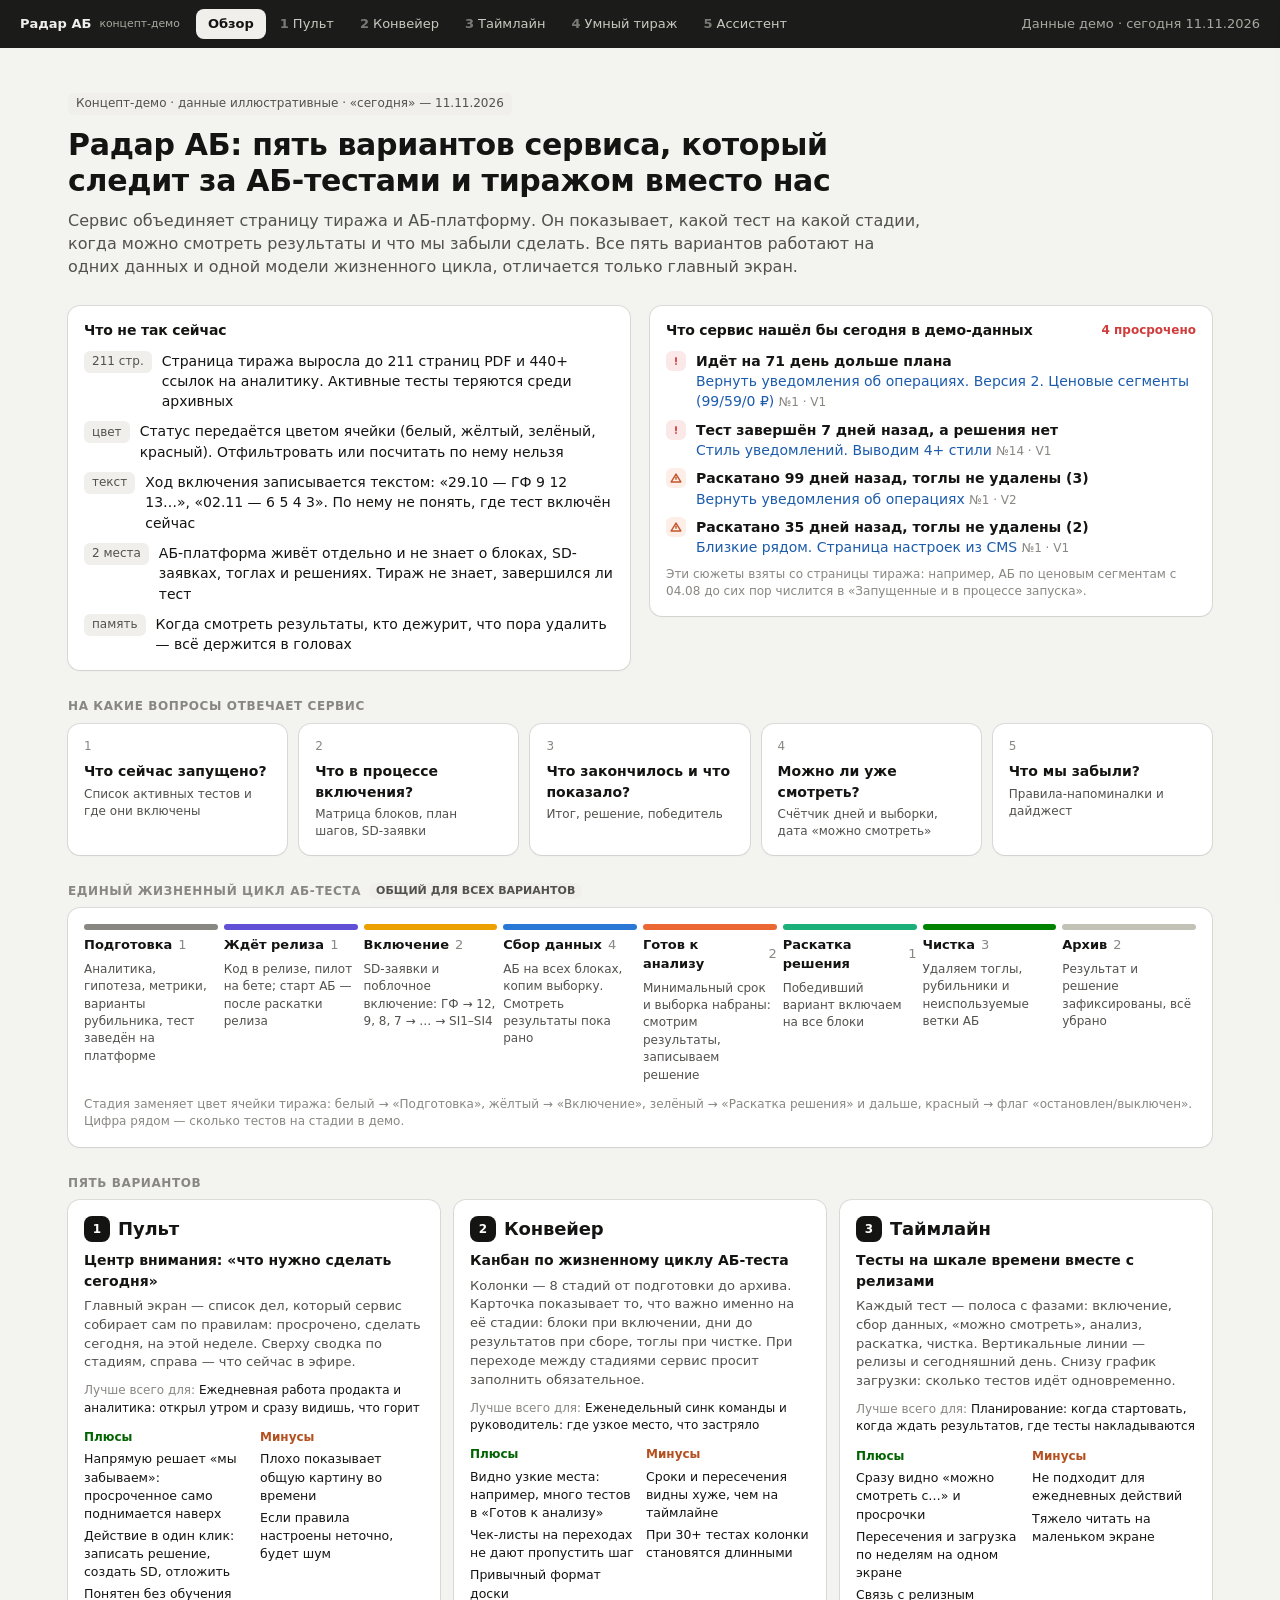
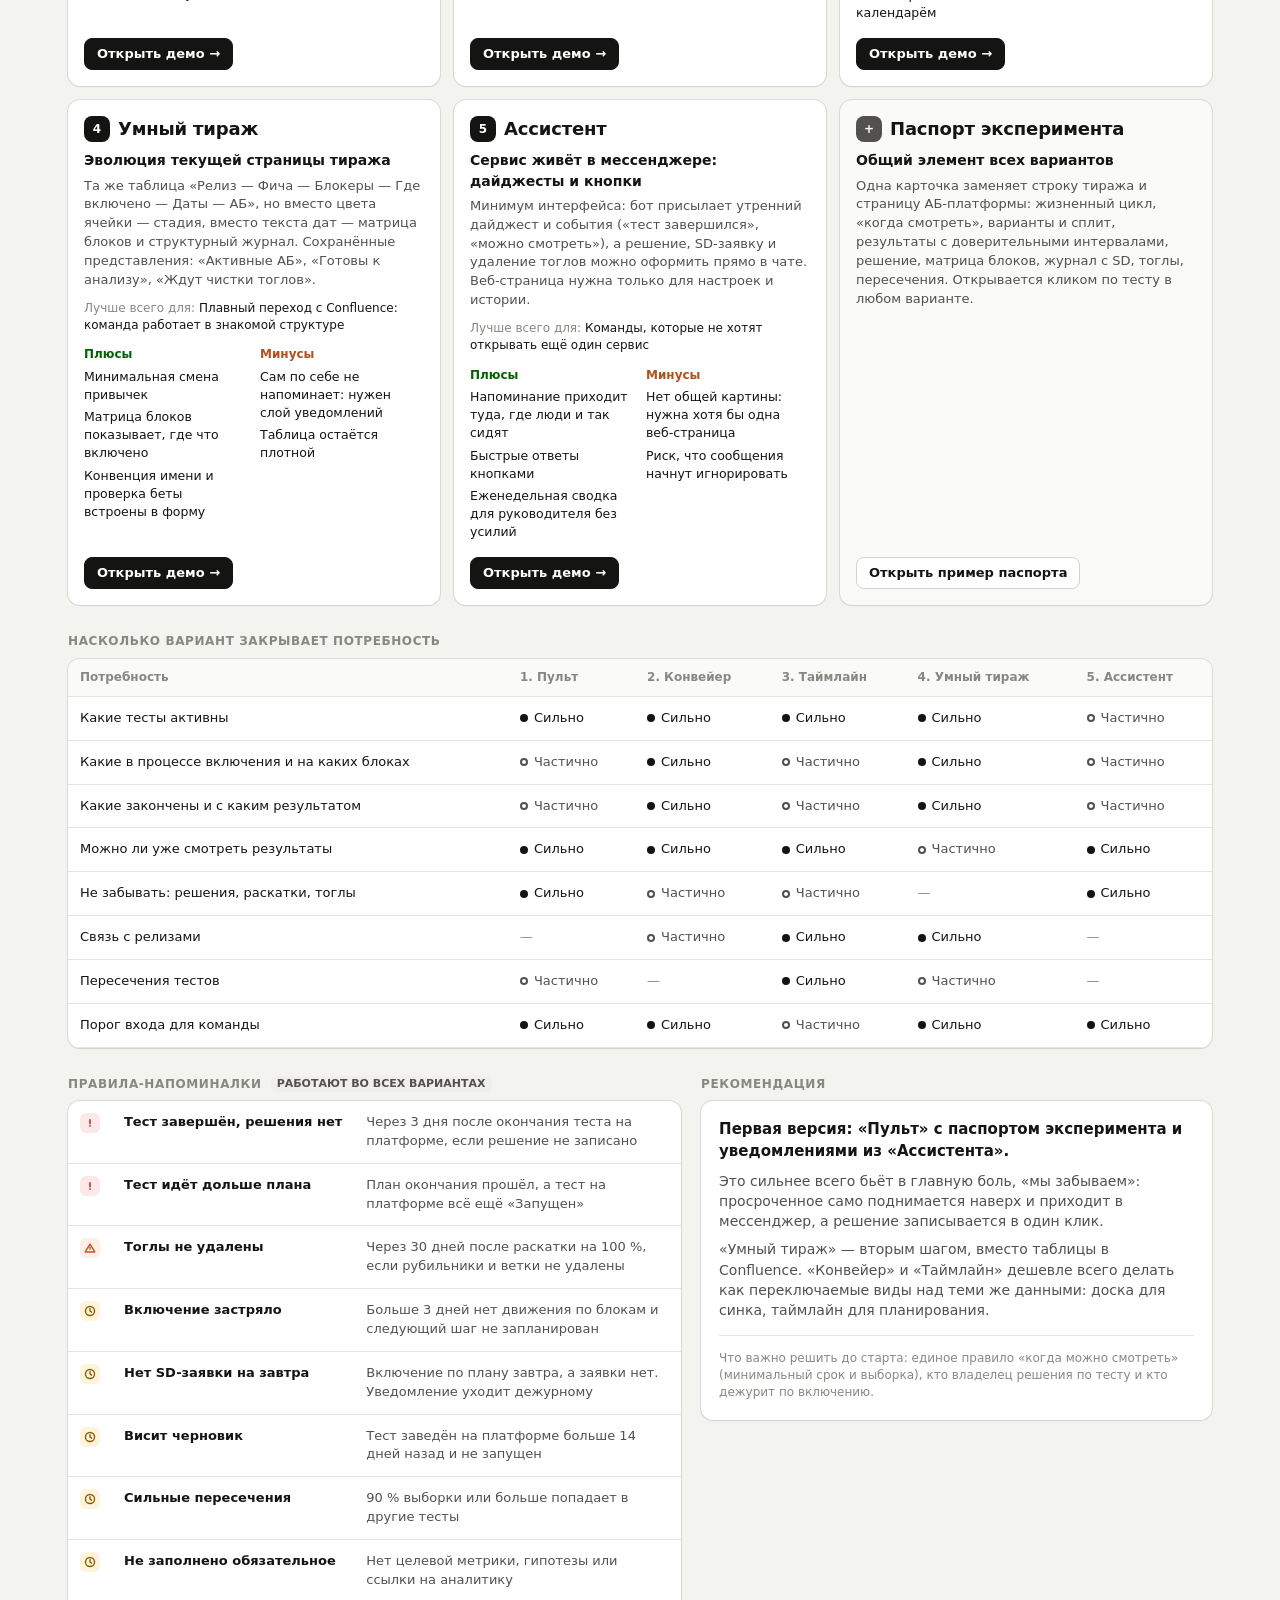
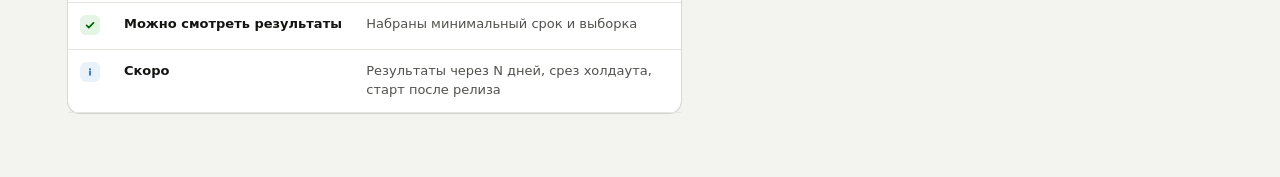
==== ab-radar/index.html @ 9d1672ba "Add «Радар АБ» concept demo: 5 service variants for tracking A/B tests and rollout Self-contained HT" ====
<!DOCTYPE html>
<html lang="ru">
<head>
<meta charset="utf-8">
<meta name="viewport" content="width=device-width, initial-scale=1">
<title>Радар АБ — 5 вариантов сервиса для АБ-тестов и тиража</title>
<style>
:root {
  color-scheme: light;
  --bg: #f3f3f0;
  --surface: #ffffff;
  --surface-2: #fafaf8;
  --surface-3: #f0efec;
  --ink: #141413;
  --ink-2: #52514e;
  --muted: #898781;
  --line: #e6e5df;
  --line-2: #d3d2ca;
  --ring: rgba(11, 11, 11, 0.10);
  --accent: #1c5cab;
  --accent-wash: #edf3fb;

  --st-prep: #898781;
  --st-release: #6250d6;
  --st-enabling: #eda100;
  --st-collecting: #2a78d6;
  --st-ready: #eb6834;
  --st-rollout: #1baf7a;
  --st-cleanup: #008300;
  --st-done: #c3c2b7;

  --crit: #d03b3b;
  --serious: #ec835a;
  --warn: #fab219;
  --good: #0ca30c;
  --info: #2a78d6;
  --good-text: #006300;

  --r: 12px;
  --r-sm: 8px;
  --shadow: 0 1px 2px rgba(20, 20, 19, .05), 0 0 0 1px var(--ring);
  --shadow-lg: 0 12px 40px rgba(20, 20, 19, .16), 0 0 0 1px var(--ring);
  --font: system-ui, -apple-system, "Segoe UI", Roboto, "Helvetica Neue", Arial, sans-serif;
  --mono: ui-monospace, "SF Mono", Menlo, Consolas, monospace;
}

* { box-sizing: border-box; }
html, body { margin: 0; padding: 0; }
body {
  font-family: var(--font);
  font-size: 14px;
  line-height: 1.45;
  color: var(--ink);
  background: var(--bg);
  -webkit-font-smoothing: antialiased;
}
a { color: var(--accent); text-decoration: none; }
a:hover { text-decoration: underline; }
button { font: inherit; color: inherit; }
h1, h2, h3, h4 { margin: 0; font-weight: 650; letter-spacing: -0.01em; }
h1 { font-size: 24px; }
h2 { font-size: 18px; }
h3 { font-size: 15px; }
p { margin: 0; }
.mono { font-family: var(--mono); font-size: 12px; }
.muted { color: var(--muted); }
.ink2 { color: var(--ink-2); }
.small { font-size: 12px; }
.tnum { font-variant-numeric: tabular-nums; }
.nowrap { white-space: nowrap; }
.row { display: flex; align-items: center; gap: 8px; }
.row.wrap { flex-wrap: wrap; }
.grow { flex: 1 1 auto; min-width: 0; }
.stack { display: flex; flex-direction: column; gap: 8px; }
.sp { flex: 1; }
.hidden { display: none !important; }

/* ---------- demo bar (навигация по концептам, не часть продукта) ---------- */
.demo-bar {
  position: sticky; top: 0; z-index: 50;
  display: flex; align-items: center; gap: 16px;
  padding: 0 20px; height: 48px;
  background: #1b1b1a; color: #f0efec;
  font-size: 13px;
}
.demo-bar .brand { display: flex; align-items: center; gap: 8px; font-weight: 650; white-space: nowrap; }
.demo-bar .brand small { font-weight: 400; color: #a9a8a0; }
.demo-tabs { display: flex; gap: 2px; overflow-x: auto; scrollbar-width: none; }
.demo-tabs a {
  color: #c9c8c0; padding: 6px 12px; border-radius: 8px; white-space: nowrap; text-decoration: none;
}
.demo-tabs a:hover { background: #2c2c2a; color: #fff; }
.demo-tabs a.active { background: #f0efec; color: #141413; font-weight: 600; }
.demo-tabs a b { font-weight: 600; opacity: .55; margin-right: 4px; }
.demo-bar .today { margin-left: auto; color: #a9a8a0; white-space: nowrap; }

/* ---------- app chrome ---------- */
.app-head {
  display: flex; align-items: center; gap: 16px;
  padding: 14px 28px; background: var(--surface);
  border-bottom: 1px solid var(--line);
}
.logo { display: flex; align-items: center; gap: 10px; font-weight: 700; font-size: 15px; }
.logo-mark {
  width: 28px; height: 28px; border-radius: 8px; background: #141413; color: #fff;
  display: grid; place-items: center; font-size: 13px; font-weight: 700;
}
.team-pick {
  display: inline-flex; align-items: center; gap: 6px; padding: 6px 10px;
  border: 1px solid var(--line); border-radius: 8px; background: var(--surface-2);
  font-size: 13px; cursor: pointer;
}
.search {
  display: flex; align-items: center; gap: 8px; padding: 7px 12px; min-width: 260px;
  border: 1px solid var(--line); border-radius: 8px; background: var(--surface-2); color: var(--muted);
}
.search input { border: 0; outline: 0; background: transparent; font: inherit; color: var(--ink); width: 100%; }
.page { padding: 24px 28px 64px; max-width: 1440px; margin: 0 auto; }
.page-title { display: flex; align-items: flex-end; gap: 16px; margin-bottom: 20px; }
.page-title .sub { color: var(--ink-2); margin-top: 4px; }

/* ---------- buttons, chips ---------- */
.btn {
  display: inline-flex; align-items: center; gap: 6px;
  height: 32px; padding: 0 12px; border-radius: 8px;
  border: 1px solid var(--line-2); background: var(--surface); cursor: pointer;
  font-size: 13px; font-weight: 550; white-space: nowrap;
}
.btn:hover { background: var(--surface-3); }
.btn.primary { background: #141413; border-color: #141413; color: #fff; }
.btn.primary:hover { background: #2e2e2c; }
.btn.ghost { border-color: transparent; background: transparent; color: var(--ink-2); }
.btn.ghost:hover { background: var(--surface-3); color: var(--ink); }
.btn.sm { height: 26px; padding: 0 9px; font-size: 12px; border-radius: 7px; }
.btn.link { border: 0; background: none; color: var(--accent); padding: 0; height: auto; }
.btn.link:hover { text-decoration: underline; background: none; }

.chip {
  display: inline-flex; align-items: center; gap: 6px; height: 22px; padding: 0 8px;
  border-radius: 6px; background: var(--surface-3); color: var(--ink-2);
  font-size: 12px; font-weight: 500; white-space: nowrap;
}
.chip.outline { background: transparent; box-shadow: inset 0 0 0 1px var(--line-2); }
.chip .dot, .dot { width: 8px; height: 8px; border-radius: 50%; flex: 0 0 8px; display: inline-block; }
.stage-chip { background: var(--surface); box-shadow: inset 0 0 0 1px var(--line); color: var(--ink); }
.plat { font-size: 12px; color: var(--ink-2); }

.avatar {
  width: 24px; height: 24px; border-radius: 50%; flex: 0 0 24px;
  display: inline-grid; place-items: center; font-size: 10px; font-weight: 650;
  background: var(--surface-3); color: var(--ink-2); box-shadow: inset 0 0 0 1px var(--line);
}
.avatar.lg { width: 32px; height: 32px; flex-basis: 32px; font-size: 12px; }

.seg { display: inline-flex; padding: 3px; border-radius: 9px; background: var(--surface-3); gap: 2px; }
.seg button {
  border: 0; background: transparent; padding: 5px 11px; border-radius: 7px; cursor: pointer;
  font-size: 13px; color: var(--ink-2); font-weight: 500; white-space: nowrap;
}
.seg button.on { background: var(--surface); color: var(--ink); box-shadow: 0 1px 2px rgba(0,0,0,.08), 0 0 0 1px var(--ring); }
.seg button .cnt { color: var(--muted); margin-left: 4px; font-variant-numeric: tabular-nums; }

select.sel {
  height: 32px; border-radius: 8px; border: 1px solid var(--line-2); background: var(--surface);
  padding: 0 28px 0 10px; font: inherit; font-size: 13px; color: var(--ink);
  appearance: none;
  background-image: linear-gradient(45deg, transparent 50%, var(--muted) 50%), linear-gradient(135deg, var(--muted) 50%, transparent 50%);
  background-position: calc(100% - 15px) 14px, calc(100% - 10px) 14px; background-size: 5px 5px; background-repeat: no-repeat;
}
.toggle { display: inline-flex; align-items: center; gap: 8px; cursor: pointer; font-size: 13px; color: var(--ink-2); user-select: none; }
.toggle i {
  width: 30px; height: 18px; border-radius: 9px; background: var(--line-2); position: relative; transition: background .15s;
}
.toggle i::after {
  content: ''; position: absolute; top: 2px; left: 2px; width: 14px; height: 14px; border-radius: 50%;
  background: #fff; box-shadow: 0 1px 2px rgba(0,0,0,.2); transition: left .15s;
}
.toggle.on i { background: #141413; }
.toggle.on i::after { left: 14px; }

/* ---------- severity ---------- */
.sev { display: inline-grid; place-items: center; width: 20px; height: 20px; border-radius: 6px; flex: 0 0 20px; }
.sev svg { width: 14px; height: 14px; }
.sev.crit { background: #fbe9e9; color: var(--crit); }
.sev.serious { background: #fdeee7; color: #c4552b; }
.sev.warn { background: #fef4dc; color: #8a5d00; }
.sev.info { background: #e9f1fb; color: #1c5cab; }
.sev.good { background: #e5f5e5; color: var(--good-text); }
.sev-label { font-size: 12px; font-weight: 600; }
.sev-label.crit { color: var(--crit); }
.sev-label.serious { color: #b4501f; }
.sev-label.warn { color: #8a5d00; }
.sev-label.info { color: #1c5cab; }
.sev-label.good { color: var(--good-text); }

/* ---------- cards & tiles ---------- */
.card { background: var(--surface); border-radius: var(--r); box-shadow: var(--shadow); }
.card-h { display: flex; align-items: center; gap: 10px; padding: 14px 16px 10px; }
.card-h h3 { font-size: 14px; }
.card-b { padding: 0 16px 16px; }
.tiles { display: grid; grid-template-columns: repeat(5, minmax(0, 1fr)); gap: 12px; margin-bottom: 20px; }
.tile {
  background: var(--surface); border-radius: var(--r); box-shadow: var(--shadow); padding: 14px 16px;
  cursor: pointer; text-align: left; border: 0; display: flex; flex-direction: column; gap: 6px; position: relative;
}
.tile:hover { box-shadow: 0 0 0 1px var(--line-2), 0 2px 8px rgba(0,0,0,.06); }
.tile.on { box-shadow: 0 0 0 2px #141413; }
.tile .lbl { display: flex; align-items: center; gap: 8px; color: var(--ink-2); font-size: 13px; }
.tile .val { font-size: 30px; font-weight: 650; line-height: 1.1; letter-spacing: -0.02em; }
.tile .foot { font-size: 12px; color: var(--muted); }
.tile .foot b { color: var(--crit); font-weight: 600; }

/* ---------- block matrix ---------- */
.bm { display: inline-grid; gap: 2px; grid-auto-flow: column; align-items: center; }
.bm .c {
  height: 22px; min-width: 30px; padding: 0 3px; border-radius: 4px; font-size: 10px; font-weight: 600;
  display: grid; place-items: center; box-shadow: inset 0 0 0 1px var(--line); color: var(--muted);
  background: var(--surface); font-variant-numeric: tabular-nums; cursor: default;
}
.bm .c.ab { background: var(--st-collecting); color: #fff; box-shadow: none; }
.bm .c.on { background: var(--st-cleanup); color: #fff; box-shadow: none; }
.bm .c.pause { background: var(--surface-3); color: var(--ink-2); box-shadow: inset 0 0 0 1px var(--line-2); }
.bm .c.plan {
  color: var(--ink-2); box-shadow: inset 0 0 0 1px var(--line-2);
  background: repeating-linear-gradient(45deg, #ecebe6 0 2px, #fafaf8 2px 6px);
}
.bm .c.gap { box-shadow: none; background: none; min-width: 6px; padding: 0; }
.bm .hd { font-size: 10px; color: var(--muted); text-align: center; font-weight: 600; min-width: 30px; }
.bm-grid { display: grid; gap: 2px 2px; align-items: center; }
.bm-legend { display: flex; flex-wrap: wrap; gap: 14px; font-size: 12px; color: var(--ink-2); }
.bm-legend span { display: inline-flex; align-items: center; gap: 6px; }
.bm-legend i { width: 14px; height: 12px; border-radius: 3px; display: inline-block; box-shadow: inset 0 0 0 1px var(--line); }
.bm-legend i.ab { background: var(--st-collecting); box-shadow: none; }
.bm-legend i.on { background: var(--st-cleanup); box-shadow: none; }
.bm-legend i.pause { background: var(--surface-3); box-shadow: inset 0 0 0 1px var(--line-2); }
.bm-legend i.plan { background: repeating-linear-gradient(45deg, #ecebe6 0 2px, #fafaf8 2px 5px); box-shadow: inset 0 0 0 1px var(--line-2); }

.mini-bm { display: inline-flex; gap: 2px; align-items: center; }
.mini-bm i { width: 8px; height: 8px; border-radius: 2px; display: block; background: var(--surface-3); box-shadow: inset 0 0 0 1px var(--line-2); }
.mini-bm i.ab { background: var(--st-collecting); box-shadow: none; }
.mini-bm i.on { background: var(--st-cleanup); box-shadow: none; }
.mini-bm i.pause { background: #dcdbd4; box-shadow: none; }
.mini-bm i.plan { background: repeating-linear-gradient(45deg, #c9c8c0 0 1px, #f4f4f1 1px 3px); box-shadow: inset 0 0 0 1px var(--line-2); }
.mini-bm i.sep { width: 3px; background: none; box-shadow: none; }

/* ---------- meters ---------- */
.meter { height: 6px; border-radius: 3px; background: #dbe8f8; overflow: hidden; position: relative; }
.meter > b { display: block; height: 100%; background: var(--st-collecting); border-radius: 3px; }
.meter.ready { background: #fbe3d8; }
.meter.ready > b { background: var(--st-ready); }
.meter.over { background: #f6d9d9; }
.meter.over > b { background: var(--crit); }
.meter .tick { position: absolute; top: -2px; bottom: -2px; width: 2px; background: #141413; border-radius: 1px; }
.meter-row { display: flex; align-items: center; gap: 10px; font-size: 12px; color: var(--ink-2); }
.meter-row .meter { flex: 1; }

/* ---------- segmented split bar ---------- */
.split { display: flex; gap: 2px; height: 28px; }
.split > div {
  border-radius: 4px; display: flex; align-items: center; padding: 0 8px; font-size: 12px; font-weight: 600; color: #fff;
  min-width: 0; overflow: hidden; white-space: nowrap;
}
.split > div.dk { color: #0b0b0b; }

/* ---------- tables ---------- */
table.t { width: 100%; border-collapse: separate; border-spacing: 0; font-size: 13px; }
table.t th {
  text-align: left; font-weight: 600; font-size: 12px; color: var(--muted); padding: 10px 12px;
  border-bottom: 1px solid var(--line); background: var(--surface-2); white-space: nowrap;
}
table.t td { padding: 12px; border-bottom: 1px solid var(--line); vertical-align: top; }
table.t tr.clickable:hover td { background: #fbfbf9; cursor: pointer; }

/* ---------- drawer (паспорт) ---------- */
.scrim { position: fixed; inset: 0; background: rgba(20, 20, 19, .28); z-index: 80; opacity: 0; pointer-events: none; transition: opacity .2s; }
.scrim.open { opacity: 1; pointer-events: auto; }
.drawer {
  position: fixed; top: 0; right: 0; bottom: 0; width: min(880px, 96vw); z-index: 90;
  background: var(--bg); box-shadow: var(--shadow-lg); transform: translateX(104%); transition: transform .25s ease;
  display: flex; flex-direction: column;
}
.drawer.open { transform: none; }
.drawer-head { background: var(--surface); padding: 18px 24px 16px; border-bottom: 1px solid var(--line); }
.drawer-body { overflow-y: auto; padding: 18px 24px 48px; display: flex; flex-direction: column; gap: 14px; }
.drawer .x { position: absolute; top: 12px; right: 14px; }
.drawer h2 { font-size: 20px; line-height: 1.25; padding-right: 40px; }
.conv-name {
  margin-top: 10px; display: flex; gap: 8px; align-items: flex-start; padding: 8px 10px; border-radius: 8px;
  background: var(--surface-2); box-shadow: inset 0 0 0 1px var(--line); font-size: 12px; color: var(--ink-2);
}
.conv-name code { font-family: var(--mono); font-size: 11.5px; color: var(--ink); flex: 1; word-break: break-word; }
.sec { background: var(--surface); border-radius: var(--r); box-shadow: var(--shadow); padding: 16px; }
.sec > h3 { margin-bottom: 12px; display: flex; align-items: center; gap: 8px; }
.sec > h3 .sp { flex: 1; }
.kv { display: grid; grid-template-columns: 150px 1fr; gap: 8px 16px; font-size: 13px; }
.kv dt { color: var(--muted); }
.kv dd { margin: 0; }

/* stepper */
.stepper { display: grid; grid-template-columns: repeat(8, 1fr); gap: 4px; }
.step { display: flex; flex-direction: column; gap: 6px; font-size: 11.5px; color: var(--muted); }
.step .bar { height: 6px; border-radius: 3px; background: var(--surface-3); }
.step.done .bar { background: #b8b7af; }
.step.cur .bar { background: var(--c); }
.step.cur { color: var(--ink); font-weight: 600; }
.step.done { color: var(--ink-2); }
.step small { font-weight: 400; color: var(--muted); }

/* journal */
.journal { display: flex; flex-direction: column; }
.jrow { display: grid; grid-template-columns: 84px 18px 1fr; gap: 8px; padding: 6px 0; font-size: 13px; }
.jrow .jd { color: var(--muted); font-variant-numeric: tabular-nums; font-size: 12px; padding-top: 1px; }
.jrow .jdot { display: flex; justify-content: center; position: relative; }
.jrow .jdot::before { content: ''; position: absolute; top: 0; bottom: -12px; width: 2px; background: var(--line); }
.jrow:last-child .jdot::before { display: none; }
.jrow .jdot i { position: relative; width: 10px; height: 10px; border-radius: 50%; margin-top: 4px; background: var(--muted); box-shadow: 0 0 0 2px var(--surface); }
.jrow.future { opacity: .75; }
.jrow.future .jdot i { background: var(--surface); box-shadow: 0 0 0 2px var(--surface), inset 0 0 0 2px var(--muted); }
.jrow .jtxt .sd { font-family: var(--mono); font-size: 11.5px; color: var(--accent); margin-left: 6px; }
.jrow .jtxt .blk { color: var(--ink-2); }

/* alert list (shared) */
.alert {
  display: flex; gap: 12px; padding: 12px 14px; border-radius: 10px; background: var(--surface);
  box-shadow: inset 0 0 0 1px var(--line); align-items: flex-start;
}
.alert .a-body { flex: 1; min-width: 0; }
.alert .a-title { font-weight: 600; }
.alert .a-sub { color: var(--ink-2); font-size: 13px; margin-top: 2px; }
.alert .a-meta { display: flex; gap: 8px; align-items: center; margin-top: 8px; flex-wrap: wrap; }
.alert .a-act { display: flex; gap: 6px; flex-shrink: 0; align-items: center; }
.alert.crit { box-shadow: inset 3px 0 0 var(--crit), inset 0 0 0 1px var(--line); }
.alert.serious { box-shadow: inset 3px 0 0 var(--serious), inset 0 0 0 1px var(--line); }
.alert.warn { box-shadow: inset 3px 0 0 var(--warn), inset 0 0 0 1px var(--line); }

/* forest plot */
.forest { width: 100%; }
.forest-row { display: grid; grid-template-columns: 220px 64px 1fr 170px; gap: 12px; align-items: center; padding: 6px 0; border-bottom: 1px solid var(--line); font-size: 13px; }
.forest-row:last-child { border-bottom: 0; }
.forest-row.head { font-size: 12px; color: var(--muted); font-weight: 600; }
.forest-plot { position: relative; height: 22px; }
.forest-plot .zero { position: absolute; top: -6px; bottom: -6px; width: 1px; background: var(--line-2); }
.forest-plot .thr { position: absolute; top: -6px; bottom: -6px; width: 2px; background: #e66767; opacity: .6; }
.forest-plot .ci { position: absolute; top: 10px; height: 2px; border-radius: 1px; }
.forest-plot .pt { position: absolute; top: 6px; width: 10px; height: 10px; border-radius: 50%; margin-left: -5px; box-shadow: 0 0 0 2px var(--surface); }

/* modal */
.modal-wrap { position: fixed; inset: 0; z-index: 120; display: none; place-items: center; background: rgba(20,20,19,.32); }
.modal-wrap.open { display: grid; }
.modal { width: min(620px, 94vw); max-height: 90vh; overflow-y: auto; background: var(--surface); border-radius: 14px; box-shadow: var(--shadow-lg); }
.modal-h { padding: 18px 20px 6px; display: flex; gap: 10px; align-items: flex-start; }
.modal-b { padding: 8px 20px 4px; display: flex; flex-direction: column; gap: 14px; }
.modal-f { padding: 16px 20px 18px; display: flex; gap: 8px; justify-content: flex-end; }
.field { display: flex; flex-direction: column; gap: 6px; }
.field > label { font-size: 12px; color: var(--ink-2); font-weight: 600; }
.field input[type=text], .field textarea, .field input[type=date] {
  font: inherit; font-size: 13px; padding: 8px 10px; border-radius: 8px; border: 1px solid var(--line-2); background: var(--surface); color: var(--ink);
}
.field textarea { min-height: 64px; resize: vertical; }
.opt-list { display: flex; flex-direction: column; gap: 6px; }
.opt {
  display: flex; gap: 10px; align-items: flex-start; padding: 9px 12px; border-radius: 9px; cursor: pointer;
  box-shadow: inset 0 0 0 1px var(--line); font-size: 13px;
}
.opt:hover { background: var(--surface-2); }
.opt input { margin-top: 3px; }
.opt.sel { box-shadow: inset 0 0 0 2px #141413; }
.check { display: flex; gap: 8px; align-items: flex-start; font-size: 13px; color: var(--ink-2); }
.check input { margin-top: 3px; }

/* toast */
.toast {
  position: fixed; left: 50%; bottom: 24px; transform: translateX(-50%) translateY(20px); z-index: 200;
  background: #141413; color: #fff; padding: 10px 16px; border-radius: 10px; font-size: 13px;
  box-shadow: var(--shadow-lg); opacity: 0; pointer-events: none; transition: all .2s; display: flex; gap: 8px; align-items: center;
}
.toast.show { opacity: 1; transform: translateX(-50%); }

/* tooltip */
.tip {
  position: fixed; z-index: 300; pointer-events: none; background: #141413; color: #f0efec;
  padding: 8px 10px; border-radius: 8px; font-size: 12px; line-height: 1.4; max-width: 300px;
  box-shadow: 0 4px 16px rgba(0,0,0,.2); opacity: 0; transition: opacity .1s;
}
.tip.show { opacity: 1; }
.tip b { color: #fff; }
.tip .tmuted { color: #a9a8a0; }

/* ---------- generic layout helpers ---------- */
.grid-2 { display: grid; grid-template-columns: minmax(0, 1.65fr) minmax(320px, 1fr); gap: 20px; align-items: start; }
.section-label { font-size: 12px; font-weight: 650; color: var(--muted); text-transform: uppercase; letter-spacing: .05em; margin: 18px 0 8px; display: flex; align-items: center; gap: 8px; }
.section-label .cnt { color: var(--ink-2); background: var(--surface-3); border-radius: 10px; padding: 0 7px; font-size: 11px; letter-spacing: 0; }
.empty { color: var(--muted); font-size: 13px; padding: 12px 0; }
.divider { height: 1px; background: var(--line); margin: 4px 0; }

@media (max-width: 1100px) {
  .tiles { grid-template-columns: repeat(3, minmax(0, 1fr)); }
  .grid-2 { grid-template-columns: 1fr; }
}

</style>
</head>
<body>
<nav class="demo-bar">
  <div class="brand">Радар АБ <small>концепт-демо</small></div>
  <div class="demo-tabs">
    <a href="#overview">Обзор</a>
    <a href="#pult"><b>1</b>Пульт</a>
    <a href="#board"><b>2</b>Конвейер</a>
    <a href="#timeline"><b>3</b>Таймлайн</a>
    <a href="#registry"><b>4</b>Умный тираж</a>
    <a href="#assistant"><b>5</b>Ассистент</a>
  </div>
  <div class="today">Данные демо · сегодня 11.11.2026</div>
</nav>
<main id="view"></main>
<div class="scrim" id="scrim"></div>
<aside class="drawer" id="drawer" aria-label="Паспорт эксперимента"></aside>
<div class="modal-wrap" id="modal"></div>
<div class="toast" id="toast"></div>
<div class="tip" id="tip"></div>
<script>
/* ===================================================================
   Демо-данные. Сюжеты взяты со страницы тиража и АБ-платформы,
   но люди, номера SD, ключи и ссылки — вымышленные.
   «Сегодня» в демо — 11.11.2026.
   =================================================================== */

const TODAY_STR = '11.11.2026';
const ME = 'Анна К.';

const TEAM = { name: 'Уведомления', platform: 'Android' };

const PEOPLE = ['Анна К.', 'Дмитрий П.', 'Мария С.', 'Игорь Л.', 'Ольга В.'];

/* Очередь дежурных по включению (как «Очередность включающих фичи» на странице тиража) */
const DUTY = [
  { who: 'Анна К.', week: '09.11 – 15.11', now: true },
  { who: 'Дмитрий П.', week: '16.11 – 22.11' },
  { who: 'Мария С.', week: '23.11 – 29.11' },
  { who: 'Игорь Л.', week: '30.11 – 06.12' },
  { who: 'Ольга В.', week: '07.12 – 13.12' },
];

/* Порядок включения по блокам — как на тираже: ГФ → 12, 9, 8, 7 → 6, 5, 4 → 3, 2, 1 → SI1–SI4 */
const BLOCKS = ['ГФ', '12', '9', '8', '7', '6', '5', '4', '3', '2', '1', 'SI1', 'SI2', 'SI3', 'SI4'];

const RELEASES = [
  { v: '17.11', d: '24.08.2026' },
  { v: '17.12', d: '14.09.2026' },
  { v: '17.13', d: '05.10.2026' },
  { v: '17.14', d: '27.10.2026' },
  { v: '17.15', d: '16.11.2026' },
  { v: '17.16', d: '07.12.2026' },
  { v: '17.17', d: '12.01.2027' },
];

/* Единый жизненный цикл АБ-теста — общий для всех вариантов сервиса */
const STAGES = [
  { k: 'prep',       name: 'Подготовка',       color: '#898781', hint: 'Аналитика, гипотеза, метрики, варианты рубильника, тест заведён на платформе' },
  { k: 'release',    name: 'Ждёт релиза',      color: '#6250d6', hint: 'Код в релизе, пилот на бете; старт АБ — после раскатки релиза' },
  { k: 'enabling',   name: 'Включение',        color: '#eda100', hint: 'SD-заявки и поблочное включение: ГФ → 12, 9, 8, 7 → … → SI1–SI4' },
  { k: 'collecting', name: 'Сбор данных',      color: '#2a78d6', hint: 'АБ на всех блоках, копим выборку. Смотреть результаты пока рано' },
  { k: 'ready',      name: 'Готов к анализу',  color: '#eb6834', hint: 'Минимальный срок и выборка набраны: смотрим результаты, записываем решение' },
  { k: 'rollout',    name: 'Раскатка решения', color: '#1baf7a', hint: 'Победивший вариант включаем на все блоки' },
  { k: 'cleanup',    name: 'Чистка',           color: '#008300', hint: 'Удаляем тоглы, рубильники и неиспользуемые ветки АБ' },
  { k: 'done',       name: 'Архив',            color: '#c3c2b7', hint: 'Результат и решение зафиксированы, всё убрано' },
];

/* ------------------------------------------------------------------
   Эксперименты
   t событий: note | sys | beta | ab | on | pause | plan | result | decision | toggle
   b: массив блоков, 'all' — все 15 блоков, ['Бета+'] — бета
   ------------------------------------------------------------------ */
const EXPERIMENTS = [
  {
    id: 'style14',
    feature: 'Стиль уведомлений. Выводим 4+ стили',
    iter: 14, branch: 'описание стиля Стандарт', ver: 'V1', range: '48.0-53.0', launch: '25.09.2026',
    key: 'pushStyleDescriptionAb', release: '17.12', owner: 'Ольга В.',
    type: 'ab', platform: 'Завершён', stage: 'ready',
    hypothesis: 'Если на экране стилей изменить описание стиля «Стандарт», то уменьшится конверсия в установку стиля «Стандарт» и увеличится конверсия в установку остальных стилей.',
    metric: 'Конверсия в установку стиля «Стандарт»', metric2: 'Конверсия в установку остальных стилей',
    minDays: 28, planDays: 39, sample: 100,
    dates: { created: '16.09.2026', enableStart: '22.09.2026', fullAt: '26.09.2026', platformEnd: '04.11.2026' },
    variants: [
      { v: '48.0', name: 'Классический стиль, который банк использует более 20 лет', share: 16 },
      { v: '49.0', name: 'Классический формат уведомлений от банка', share: 16 },
      { v: '50.0', name: 'Обычные уведомления от банка', share: 16 },
      { v: '51.0', name: 'Обычные уведомления от банка, как у всех', share: 16 },
      { v: '52.0', name: 'Формальный язык без эмоциональной окраски', share: 16 },
      { v: '53.0', name: 'Контроль — текущее описание', share: 20, control: true },
    ],
    results: {
      status: 'ready', direction: 'down',
      note: 'Платформа посчитала итог 04.11. Разбора и решения пока нет.',
      rows: [
        { v: '53.0', value: 38.4, control: true },
        { v: '48.0', value: 36.3, delta: -2.1, lo: -3.0, hi: -1.2, sig: true },
        { v: '49.0', value: 37.0, delta: -1.4, lo: -2.3, hi: -0.5, sig: true },
        { v: '50.0', value: 37.8, delta: -0.6, lo: -1.5, hi: 0.3, sig: false },
        { v: '51.0', value: 37.5, delta: -0.9, lo: -1.8, hi: 0.1, sig: false },
        { v: '52.0', value: 35.1, delta: -3.3, lo: -4.2, hi: -2.4, sig: true },
      ],
    },
    decision: null,
    events: [
      { d: '16.09.2026', t: 'note', txt: 'Аналитика согласована, тест заведён на АБ-платформе' },
      { d: '22.09.2026', t: 'beta', b: ['Бета+'], v: '48.0–53.0', txt: 'Включено в Бета+ на всех блоках', sd: 'SD0001900412' },
      { d: '24.09.2026', t: 'ab', b: ['ГФ', '12', '9', '8', '7'], txt: 'Запущен АБ 16×5 / 20', sd: 'SD0001921870' },
      { d: '25.09.2026', t: 'ab', b: ['6', '5', '4', '3', '2', '1'], txt: 'Запущен АБ', sd: 'SD0001934025' },
      { d: '26.09.2026', t: 'ab', b: ['SI1', 'SI2', 'SI3', 'SI4'], txt: 'Запущен АБ — все блоки', sd: 'SD0001940118' },
      { d: '24.10.2026', t: 'sys', txt: 'Набран минимальный срок (28 дней) и выборка — можно смотреть результаты' },
      { d: '04.11.2026', t: 'pause', b: 'all', v: '53.0', txt: 'АБ-платформа: тест завершён, все клиенты на контроле 53.0' },
    ],
    toggles: [
      { n: 'pushStyleDescriptionAb', kind: 'рубильник', st: 'todo' },
      { n: 'Ветки описаний 48.0–52.0 в CMS', kind: 'конфиг', st: 'todo' },
    ],
    cross: { clean: 1, mixed: 99, with: ['cards1', 'br-cms2', 'activ33'] },
  },

  {
    id: 'br-cms2',
    feature: 'Близкие рядом. Перевод лендинга на CMS',
    iter: 2, branch: 'переход от БР к СУ', ver: 'V1', range: '1.0-2.0', launch: '01.10.2026',
    key: 'closeOnesLandingCmsAb', release: '17.13', owner: 'Игорь Л.',
    type: 'ab', platform: 'Завершён', stage: 'rollout',
    hypothesis: 'Если заменить текст в шторке лендинга, то конверсия в подключение СУ не упадёт (проверка «не хуже», порог −1 п.п.).',
    metric: 'Конверсия в подключение СУ', metric2: 'Доля отказов на лендинге',
    minDays: 28, planDays: 34, sample: 100,
    dates: { created: '24.09.2026', enableStart: '29.09.2026', fullAt: '01.10.2026', platformEnd: '04.11.2026', decisionAt: '07.11.2026' },
    variants: [
      { v: '1.0', name: 'Контроль — текущий лендинг', share: 50, control: true },
      { v: '2.0', name: 'Лендинг из CMS с новым текстом в шторке', share: 50 },
    ],
    results: {
      status: 'reviewed', direction: 'noninf', threshold: -1.0,
      note: 'Конверсия не упала: −0,2 п.п., весь доверительный интервал выше порога −1 п.п.',
      rows: [
        { v: '1.0', value: 12.4, control: true },
        { v: '2.0', value: 12.2, delta: -0.2, lo: -0.7, hi: 0.3, sig: false, verdict: 'не хуже' },
      ],
    },
    decision: { d: '07.11.2026', who: 'Игорь Л.', winner: '2.0', text: 'Раскатываем 2.0 на всех клиентов. Старый лендинг выпиливаем в 17.16.' },
    events: [
      { d: '24.09.2026', t: 'note', txt: 'Настроили лендинг в CMS по аналогии с iOS' },
      { d: '29.09.2026', t: 'beta', b: ['Бета+'], v: '2.0', txt: 'Включено в Бета+ со значением 2.0', sd: 'SD0002069810' },
      { d: '30.09.2026', t: 'ab', b: ['ГФ', '12', '9', '8', '7', '6', '5', '4', '3', '2', '1'], txt: 'Запущен АБ 50/50', sd: 'SD0002081544' },
      { d: '01.10.2026', t: 'ab', b: ['SI1', 'SI2', 'SI3', 'SI4'], txt: 'Запущен АБ — все блоки', sd: 'SD0002099031' },
      { d: '29.10.2026', t: 'sys', txt: 'Набран минимальный срок (28 дней) — можно смотреть результаты' },
      { d: '04.11.2026', t: 'pause', b: 'all', v: '1.0', txt: 'АБ-платформа: тест завершён' },
      { d: '06.11.2026', t: 'result', txt: 'Результаты разобраны: «не хуже» подтверждено' },
      { d: '07.11.2026', t: 'decision', txt: 'Решение: раскатываем 2.0 на всех' },
      { d: '09.11.2026', t: 'on', b: ['ГФ'], v: '2.0', txt: 'Включено 2.0 на пром ГФ', sd: 'SD0002433371' },
      { d: '10.11.2026', t: 'on', b: ['12', '9', '8', '7'], v: '2.0', txt: 'Включено 2.0', sd: 'SD0002441092' },
      { d: '12.11.2026', t: 'plan', b: ['6', '5', '4'], v: '2.0', txt: 'План: включить 2.0', sd: 'SD0002448830' },
      { d: '13.11.2026', t: 'plan', b: ['3', '2', '1'], v: '2.0', txt: 'План: включить 2.0', sd: 'SD0002450117' },
      { d: '16.11.2026', t: 'plan', b: ['SI1', 'SI2', 'SI3', 'SI4'], v: '2.0', txt: 'План: включить 2.0' },
    ],
    toggles: [
      { n: 'closeOnesLandingCmsAb', kind: 'рубильник', st: 'todo' },
      { n: 'Старый нативный лендинг БР', kind: 'фича', st: 'planned', where: 'Удаление тоглов, ч. 22 · 17.16' },
    ],
    cross: { clean: 14, mixed: 86, with: ['style14', 'cards1'] },
  },

  {
    id: 'cards1',
    feature: 'Карточки под номером телефона',
    iter: 1, branch: 'разный состав карточек', ver: 'V1', range: '5.0-7.0', launch: '22.09.2026',
    key: 'rightCardInSettings', release: '17.12', owner: 'Мария С.',
    type: 'ab', platform: 'Завершён', stage: 'cleanup',
    hypothesis: 'Состав карточек под номером телефона положительно повлияет на подключение стилей и уведомлений.',
    metric: 'Подключение стилей/уведомлений с экрана настроек', metric2: 'CTR карточек',
    minDays: 21, planDays: 28, sample: 100,
    dates: { created: '16.09.2026', enableStart: '24.09.2026', fullAt: '29.09.2026', platformEnd: '23.10.2026', decisionAt: '28.10.2026', rolloutDoneAt: '05.11.2026' },
    variants: [
      { v: '5.0', name: '3 карточки (2 про стиль и 1 про маскота) — как сейчас', share: 34, control: true },
      { v: '6.0', name: '2 карточки про стиль', share: 33 },
      { v: '7.0', name: '2 карточки: стиль + тонкие настройки', share: 33 },
    ],
    results: {
      status: 'reviewed', direction: 'up',
      note: 'Выиграл вариант 6.0: +0,35 п.п. (+4,1 % отн.), значимо.',
      rows: [
        { v: '5.0', value: 8.60, control: true },
        { v: '6.0', value: 8.95, delta: 0.35, lo: 0.12, hi: 0.58, sig: true },
        { v: '7.0', value: 8.70, delta: 0.10, lo: -0.13, hi: 0.33, sig: false },
      ],
    },
    decision: { d: '28.10.2026', who: 'Мария С.', winner: '6.0', text: 'Раскатываем 6.0 на всех. Ветки 5.0 и 7.0 удаляем из кода.' },
    events: [
      { d: '16.09.2026', t: 'note', txt: 'Запускаем новый АБ: 5.0 — 3 карточки, 6.0 — 2 про стиль, 7.0 — стиль + тонкие настройки' },
      { d: '24.09.2026', t: 'ab', b: ['ГФ', '12', '9', '8', '7'], txt: 'Запущен АБ 34/33/33', sd: 'SD0001923340' },
      { d: '25.09.2026', t: 'ab', b: ['6', '5', '4'], txt: 'Запущен АБ', sd: 'SD0001935561' },
      { d: '28.09.2026', t: 'ab', b: ['3', '2'], txt: 'Запущен АБ', sd: 'SD0001951207' },
      { d: '29.09.2026', t: 'ab', b: ['1', 'SI1', 'SI2', 'SI3', 'SI4'], txt: 'Запущен АБ — все блоки', sd: 'SD0001960644' },
      { d: '20.10.2026', t: 'sys', txt: 'Набран минимальный срок (21 день) — можно смотреть результаты' },
      { d: '23.10.2026', t: 'pause', b: 'all', v: '5.0', txt: 'АБ-платформа: тест завершён' },
      { d: '27.10.2026', t: 'result', txt: 'Выиграл вариант 6.0' },
      { d: '28.10.2026', t: 'decision', txt: 'Решение: раскатываем 6.0' },
      { d: '30.10.2026', t: 'on', b: ['ГФ', '12', '9', '8', '7'], v: '6.0', txt: 'Включено 6.0', sd: 'SD0002392210' },
      { d: '03.11.2026', t: 'on', b: ['6', '5', '4', '3', '2', '1'], v: '6.0', txt: 'Включено 6.0', sd: 'SD0002408870' },
      { d: '05.11.2026', t: 'on', b: ['SI1', 'SI2', 'SI3', 'SI4'], v: '6.0', txt: 'Включено 6.0 — все блоки', sd: 'SD0002419305' },
      { d: '06.11.2026', t: 'toggle', txt: 'Удаление веток 5.0 и 7.0 добавлено в «Удаление тоглов, ч. 22»' },
    ],
    toggles: [
      { n: 'rightCardInSettings: ветки 5.0, 7.0', kind: 'рубильник', st: 'planned', where: 'Удаление тоглов, ч. 22 · 17.16' },
      { n: 'leftCardInSettings', kind: 'конфиг', st: 'todo' },
      { n: 'cardsInSettings', kind: 'конфиг', st: 'done', where: 'Удаление тоглов, ч. 21' },
    ],
    cross: { clean: 9, mixed: 91, with: ['style14', 'br-cms2'] },
  },

  {
    id: 'activ33',
    feature: 'Активация клиента с 1 продуктом',
    iter: 33, branch: 'Заголовок', ver: 'V2', range: '87.0-88.0', launch: '01.10.2026',
    key: 'activationTitleAb', release: '17.12', owner: 'Дмитрий П.',
    type: 'ab', platform: 'Завершён', stage: 'done',
    hypothesis: 'Заголовок «С уведомлениями спокойнее» может увеличить количество подключаемых уведомлений.',
    metric: 'Подключение уведомлений', metric2: '',
    minDays: 14, planDays: 14, sample: 100,
    dates: { created: '28.09.2026', enableStart: '30.09.2026', fullAt: '30.09.2026', platformEnd: '14.10.2026', decisionAt: '21.10.2026', cleanupDoneAt: '30.10.2026' },
    variants: [
      { v: '87.0', name: 'Контроль — текущий заголовок', share: 50, control: true },
      { v: '88.0', name: '«С уведомлениями спокойнее»', share: 50 },
    ],
    results: {
      status: 'reviewed', direction: 'up',
      note: 'Значимой разницы нет: +0,3 п.п., интервал пересекает ноль.',
      rows: [
        { v: '87.0', value: 15.2, control: true },
        { v: '88.0', value: 15.5, delta: 0.3, lo: -0.4, hi: 1.0, sig: false },
      ],
    },
    decision: { d: '21.10.2026', who: 'Дмитрий П.', winner: '87.0', text: 'Эффекта нет. Оставляем текущий заголовок, гипотезу закрываем.' },
    events: [
      { d: '30.09.2026', t: 'ab', b: 'all', txt: 'Запущен АБ 50/50 — все блоки', sd: 'SD0002080023' },
      { d: '14.10.2026', t: 'pause', b: 'all', v: '87.0', txt: 'АБ-платформа: тест завершён' },
      { d: '20.10.2026', t: 'result', txt: 'Нет значимой разницы' },
      { d: '21.10.2026', t: 'decision', txt: 'Оставляем контроль' },
      { d: '30.10.2026', t: 'toggle', txt: 'Рубильник удалён в «Удаление тоглов, ч. 21»' },
    ],
    toggles: [{ n: 'activationTitleAb', kind: 'рубильник', st: 'done', where: 'Удаление тоглов, ч. 21' }],
    cross: { clean: 3, mixed: 97, with: ['style14'] },
  },

  {
    id: 'activ32',
    feature: 'Активация клиента с 1 продуктом',
    iter: 32, branch: 'Заголовок «Спокойнее за ваши деньги»', ver: 'V1', range: '85.0-86.0', launch: '21.09.2026',
    key: 'activationTitleAb', release: '17.12', owner: 'Дмитрий П.',
    type: 'ab', platform: 'Завершён', stage: 'done', flags: ['stopped'],
    hypothesis: 'Заголовок «Спокойнее за ваши деньги» может увеличить количество подключаемых уведомлений.',
    metric: 'Подключение уведомлений', metric2: '',
    minDays: 14, planDays: 14, sample: 64,
    dates: { created: '18.09.2026', enableStart: '22.09.2026', fullAt: '22.09.2026', platformEnd: '02.10.2026', decisionAt: '02.10.2026', cleanupDoneAt: '02.10.2026' },
    variants: [
      { v: '85.0', name: 'Контроль', share: 50, control: true },
      { v: '86.0', name: '«Спокойнее за ваши деньги»', share: 50 },
    ],
    results: { status: 'invalid', note: 'Остановлен досрочно: ошибка в разметке события подключения. Данные невалидны.' },
    decision: { d: '02.10.2026', who: 'Дмитрий П.', winner: null, text: 'Останавливаем, чиним разметку, перезапускаем как №33 (V2).' },
    events: [
      { d: '22.09.2026', t: 'ab', b: 'all', txt: 'Запущен АБ 50/50 — все блоки', sd: 'SD0001911540' },
      { d: '02.10.2026', t: 'pause', b: 'all', v: '85.0', txt: 'Остановлен досрочно: ошибка разметки' },
      { d: '02.10.2026', t: 'decision', txt: 'Перезапуск как №33' },
    ],
    toggles: [],
    cross: { clean: 5, mixed: 95, with: [] },
  },

  {
    id: 'free-reason',
    feature: 'Показываем причину бесплатности уведомлений об операциях',
    iter: 1, branch: 'причина бесплатности на экране', ver: 'V1', range: '1.0-2.0', launch: '05.11.2026',
    key: 'freeNotificationsReasonAb', release: '17.13', owner: 'Анна К.',
    type: 'ab', platform: 'Запущен', stage: 'collecting',
    hypothesis: 'Если объяснить клиенту, почему уведомления для него бесплатны, то снизится доля отключений уведомлений об операциях.',
    metric: 'Доля отключений уведомлений за 14 дней', metric2: 'Обращения в поддержку по теме уведомлений',
    minDays: 14, planDays: 28, sample: 24,
    dates: { created: '28.10.2026', enableStart: '30.10.2026', fullAt: '05.11.2026' },
    variants: [
      { v: '1.0', name: 'Контроль', share: 50, control: true },
      { v: '2.0', name: 'Плашка с причиной бесплатности', share: 50 },
    ],
    results: null, decision: null,
    events: [
      { d: '28.10.2026', t: 'note', txt: 'Тест заведён на АБ-платформе' },
      { d: '30.10.2026', t: 'beta', b: ['Бета+'], v: '2.0', txt: 'Включено в Бета+ со значением 2.0', sd: 'SD0002401177' },
      { d: '03.11.2026', t: 'ab', b: ['ГФ'], txt: 'Запущен АБ на пром ГФ', sd: 'SD0002404520' },
      { d: '04.11.2026', t: 'ab', b: ['12', '9', '8', '7'], txt: 'Запущен АБ', sd: 'SD0002411960' },
      { d: '05.11.2026', t: 'ab', b: ['6', '5', '4', '3', '2', '1', 'SI1', 'SI2', 'SI3', 'SI4'], txt: 'Запущен АБ — все блоки', sd: 'SD0002417702' },
    ],
    toggles: [{ n: 'freeNotificationsReasonAb', kind: 'рубильник', st: 'todo' }],
    cross: { clean: 22, mixed: 78, with: ['activ-price', 'banner-cms'] },
  },

  {
    id: 'activ-price',
    feature: 'Активация клиента с 1 продуктом. Лендинги под ценовые сегменты',
    iter: 1, branch: 'лендинг по цене', ver: 'V1', range: '1.0-2.0', launch: '05.11.2026',
    key: 'activationLandingPriceAb', release: '17.13', owner: 'Дмитрий П.',
    type: 'ab', platform: 'Запущен', stage: 'collecting',
    hypothesis: 'Если показывать лендинг, учитывающий ценовой сегмент клиента, то конверсия в подключение вырастет во всех трёх сегментах.',
    metric: 'Конверсия лендинга в подключение', metric2: 'Отключения в первые 7 дней',
    minDays: 14, planDays: 21, sample: 27,
    subtests: [
      { name: 'Сегмент 0 ₽', sample: 28 },
      { name: 'Сегмент 59 ₽', sample: 31 },
      { name: 'Сегмент 99 ₽', sample: 22 },
    ],
    dates: { created: '27.10.2026', enableStart: '31.10.2026', fullAt: '05.11.2026' },
    variants: [
      { v: '1.0', name: 'Контроль — общий лендинг', share: 50, control: true },
      { v: '2.0', name: 'Лендинг под сегмент', share: 50 },
    ],
    results: null, decision: null,
    events: [
      { d: '31.10.2026', t: 'beta', b: ['Бета+'], v: '2.0', txt: 'Включено в Бета+ (3 рубильника)', sd: 'SD0002399030' },
      { d: '05.11.2026', t: 'ab', b: 'all', txt: 'Запущены 3 АБ-теста (0 ₽, 59 ₽, 99 ₽) — все блоки', sd: 'SD0002418811' },
    ],
    toggles: [
      { n: 'activationLandingPrice0Ab', kind: 'рубильник', st: 'todo' },
      { n: 'activationLandingPrice59Ab', kind: 'рубильник', st: 'todo' },
      { n: 'activationLandingPrice99Ab', kind: 'рубильник', st: 'todo' },
    ],
    cross: { clean: 22, mixed: 78, with: ['free-reason', 'banner-cms'] },
  },

  {
    id: 'reactions2',
    feature: 'Реакции на переводы в СБОЛ',
    iter: 2, branch: 'обновлённые реакции', ver: 'V1', range: '1.0-2.0', launch: '04.11.2026',
    key: 'moneyTransferReactAb', release: '17.12', owner: 'Игорь Л.',
    type: 'ab', platform: 'Запущен', stage: 'enabling',
    hypothesis: 'Обновлённый набор реакций увеличит долю переводов, на которые получатель отвечает реакцией.',
    metric: 'Доля переводов с реакцией получателя', metric2: 'Повторные переводы в течение 7 дней',
    minDays: 14, planDays: 28, sample: 6,
    dates: { created: '15.08.2026', enableStart: '04.11.2026' },
    variants: [
      { v: '1.0', name: 'Контроль — текущие реакции', share: 50, control: true },
      { v: '2.0', name: 'Обновлённые реакции', share: 50 },
    ],
    results: null, decision: null,
    events: [
      { d: '17.08.2026', t: 'beta', b: ['Бета+'], v: '2.0', txt: 'Включили на бете ГФ', sd: 'SD0001596020' },
      { d: '04.11.2026', t: 'ab', b: ['ГФ'], txt: 'Старт тиража обновлённых реакций, АБ 50/50', sd: 'SD0002410388' },
      { d: '05.11.2026', t: 'ab', b: ['12', '7'], txt: 'Запущен АБ', sd: 'SD0002417015' },
    ],
    toggles: [{ n: 'moneyTransferReactAb', kind: 'рубильник', st: 'todo' }],
    cross: { clean: 41, mixed: 59, with: ['banner-cms'] },
  },

  {
    id: 'banner-cms',
    feature: 'Перенести продающий баннер в ИО на CMS',
    iter: 1, branch: 'баннер из CMS', ver: 'V1', range: '1.0-2.0', launch: '03.11.2026',
    key: 'sellingBannerCmsAb', release: '17.12', owner: 'Анна К.',
    type: 'ab', platform: 'Запущен', stage: 'collecting',
    hypothesis: 'Перенос баннера в CMS не снизит конверсию в подключение уведомлений (проверка «не хуже»).',
    metric: 'Конверсия баннера в подключение', metric2: 'CTR баннера',
    minDays: 14, planDays: 21, sample: 41,
    dates: { created: '22.10.2026', enableStart: '29.10.2026', fullAt: '03.11.2026' },
    variants: [
      { v: '1.0', name: 'Контроль — нативный баннер', share: 50, control: true },
      { v: '2.0', name: 'Баннер из CMS', share: 50 },
    ],
    results: null, decision: null,
    events: [
      { d: '29.10.2026', t: 'beta', b: ['Бета+'], v: '2.0', txt: 'Включено в Бета+', sd: 'SD0002388090' },
      { d: '03.11.2026', t: 'ab', b: 'all', txt: 'Запущен АБ 50/50 — все блоки', sd: 'SD0002405233' },
    ],
    toggles: [{ n: 'sellingBannerCmsAb', kind: 'рубильник', st: 'todo' }],
    cross: { clean: 30, mixed: 70, with: ['free-reason', 'activ-price', 'reactions2'] },
  },

  {
    id: 'return-push-price',
    feature: 'Вернуть уведомления об операциях. Версия 2. Ценовые сегменты (99/59/0 ₽)',
    iter: 1, branch: 'возврат по цене', ver: 'V1', range: '1.0-2.0', launch: '04.08.2026',
    key: 'returnNotificationsPriceAb', release: '17.11', owner: 'Мария С.',
    type: 'ab', platform: 'Запущен', stage: 'ready',
    hypothesis: 'Предложение вернуть уведомления с учётом ценового сегмента увеличит долю возвратов во всех сегментах.',
    metric: 'Доля клиентов, вернувших уведомления', metric2: 'Отток через 30 дней',
    minDays: 21, planDays: 28, sample: 100,
    subtests: [
      { name: 'returnNotificationsPrice1Ab · 99 ₽', sample: 100 },
      { name: 'returnNotificationsPrice2Ab · 59 ₽', sample: 100 },
      { name: 'returnNotificationsPrice3Ab · 0 ₽', sample: 100 },
    ],
    dates: { created: '24.07.2026', enableStart: '29.07.2026', fullAt: '04.08.2026' },
    variants: [
      { v: '1.0', name: 'Контроль', share: 50, control: true },
      { v: '2.0', name: 'Предложение с учётом сегмента', share: 50 },
    ],
    results: {
      status: 'ready', direction: 'up',
      note: 'Итоги на платформе готовы с 01.09 — их никто не разбирал. Тест всё ещё идёт.',
      rows: [
        { v: '1.0', value: 6.1, control: true, label: 'Контроль' },
        { v: '2.0', value: 6.9, delta: 0.8, lo: 0.3, hi: 1.3, sig: true, label: '99 ₽' },
        { v: '2.0', value: 6.6, delta: 0.5, lo: 0.1, hi: 0.9, sig: true, label: '59 ₽' },
        { v: '2.0', value: 8.0, delta: 1.9, lo: 1.2, hi: 2.6, sig: true, label: '0 ₽' },
      ],
    },
    decision: null,
    events: [
      { d: '29.07.2026', t: 'note', txt: 'Запускаем АБ на все блоки, рубильники 50/50' },
      { d: '04.08.2026', t: 'ab', b: 'all', txt: 'Запущен АБ 50/50 для Price1Ab, Price2Ab, Price3Ab', sd: 'SD0001455012' },
      { d: '25.08.2026', t: 'sys', txt: 'Набран минимальный срок (21 день) — можно смотреть результаты' },
      { d: '01.09.2026', t: 'sys', txt: 'Плановая дата окончания (28 дней). Тест не остановлен' },
    ],
    toggles: [
      { n: 'returnNotificationsPrice1Ab', kind: 'рубильник', st: 'todo' },
      { n: 'returnNotificationsPrice2Ab', kind: 'рубильник', st: 'todo' },
      { n: 'returnNotificationsPrice3Ab', kind: 'рубильник', st: 'todo' },
    ],
    cross: { clean: 2, mixed: 98, with: ['feed-off', 'style14', 'free-reason'] },
  },

  {
    id: 'shtorka2',
    feature: 'Шторка детализации для уведомлений «Уведомления не подключены»',
    iter: 2, branch: 'повторное включение', ver: 'V2', range: '3.0-4.0', launch: 'DD.MM.YYYY',
    key: 'notConnectedSheetAb', release: '17.14', owner: 'Ольга В.',
    type: 'ab', platform: 'Новый', stage: 'prep',
    blockers: 'Ждём правку текстов в CMS от бэка',
    hypothesis: 'Шторка с детализацией для клиентов без уведомлений увеличит подключения из ленты операций.',
    metric: '', metric2: '',
    minDays: 14, planDays: 28, sample: 0,
    dates: { created: '20.10.2026' },
    variants: [
      { v: '3.0', name: 'Контроль', share: 50, control: true },
      { v: '4.0', name: 'Шторка с детализацией', share: 50 },
    ],
    results: null, decision: null,
    events: [
      { d: '12.08.2026', t: 'note', txt: 'Итерация №1 остановлена: некорректные тексты' },
      { d: '20.10.2026', t: 'note', txt: 'Готовим к повторному включению, тест заведён на платформе' },
      { d: '21.10.2026', t: 'beta', b: ['Бета+'], v: '4.0', txt: 'Включено в Бета+ на всех блоках', sd: 'SD0002288101' },
    ],
    toggles: [{ n: 'notConnectedSheetAb', kind: 'рубильник', st: 'todo' }],
    cross: { clean: 0, mixed: 0, with: [] },
  },

  {
    id: 'feed-off',
    feature: 'Лента уведомлений более не доступна',
    iter: 1, branch: 'отключение ленты', ver: 'V1', range: '1.0-3.0', launch: '04.06.2026',
    key: 'notificationFeedOffAb', release: '17.8', owner: 'Анна К.',
    type: 'holdout', platform: 'Запущен', stage: 'collecting',
    hypothesis: 'Отключение старой ленты уведомлений не ухудшит вовлечённость в раздел «Уведомления». Холдаут 3 % держим до конца года.',
    metric: 'MAU раздела «Уведомления»', metric2: 'Обращения в поддержку',
    minDays: 30, planDays: 210, sample: 100,
    holdout: { until: '31.12.2026', every: 30, last: '01.11.2026', next: '01.12.2026', lastNote: 'Срез 01.11: −0,1 % MAU, незначимо' },
    dates: { created: '28.05.2026', enableStart: '04.06.2026', fullAt: '09.06.2026', planEnd: '31.12.2026' },
    variants: [
      { v: '0.0', name: 'Лента отключена (раскатанное решение)', share: 97 },
      { v: '1.0', name: 'Холдаут: лента доступна', share: 1, control: true },
      { v: '2.0', name: 'Холдаут: лента + баннер', share: 1 },
      { v: '3.0', name: 'Холдаут: лента в настройках', share: 1 },
    ],
    results: {
      status: 'reviewed', direction: 'noninf', threshold: -1.0,
      note: 'Последний срез 01.11: эффекта нет. Следующий срез — 01.12.',
      rows: [
        { v: '1.0', value: 100, control: true, label: 'Холдаут' },
        { v: '0.0', value: 99.9, delta: -0.1, lo: -0.6, hi: 0.4, sig: false, label: 'Лента отключена', verdict: 'не хуже' },
      ],
    },
    decision: null,
    events: [
      { d: '04.06.2026', t: 'ab', b: ['ГФ'], txt: 'Включен АБ 97/1/1/1 на пром ГФ', sd: 'SD0000836964' },
      { d: '05.06.2026', t: 'ab', b: ['12', '9', '8', '7', '6', '5', '4'], txt: 'Включен АБ', sd: 'SD0000842871' },
      { d: '08.06.2026', t: 'ab', b: ['3', '2', '1'], txt: 'Включен АБ', sd: 'SD0000861190' },
      { d: '09.06.2026', t: 'ab', b: ['SI1', 'SI2', 'SI3', 'SI4'], txt: 'Включен АБ — все блоки', sd: 'SD0000870402' },
      { d: '01.10.2026', t: 'result', txt: 'Срез холдаута: эффекта нет' },
      { d: '01.11.2026', t: 'result', txt: 'Срез холдаута: −0,1 % MAU, незначимо' },
    ],
    toggles: [{ n: 'notificationFeedOffAb', kind: 'рубильник', st: 'todo' }],
    cross: { clean: 2, mixed: 98, with: ['return-push-price'] },
  },

  {
    id: 'pay-spasibo',
    feature: 'Оплата уведомлений бонусами «Спасибо»',
    iter: 1, branch: 'оплата бонусами', ver: 'V1', range: '1.0-2.0', launch: '03.11.2026',
    key: 'payNotificationsBonusAb', release: '17.13', owner: 'Дмитрий П.',
    type: 'ab', platform: 'Запущен', stage: 'enabling',
    hypothesis: 'Возможность оплатить уведомления бонусами снизит отключения из-за платы.',
    metric: 'Отключения уведомлений из-за платы', metric2: 'Доля оплат бонусами',
    minDays: 14, planDays: 28, sample: 4,
    dates: { created: '27.10.2026', enableStart: '03.11.2026' },
    variants: [
      { v: '1.0', name: 'Контроль', share: 50, control: true },
      { v: '2.0', name: 'Оплата бонусами доступна', share: 50 },
    ],
    results: null, decision: null,
    events: [
      { d: '02.11.2026', t: 'note', txt: 'Решили сначала включить только на пром ГФ' },
      { d: '03.11.2026', t: 'ab', b: ['ГФ'], txt: 'Включили АБ на пром ГФ', sd: 'SD0002404711' },
      { d: '12.11.2026', t: 'plan', b: ['12', '9', '8', '7'], txt: 'План: включить АБ' },
      { d: '13.11.2026', t: 'plan', b: ['6', '5', '4', '3', '2', '1'], txt: 'План: включить АБ' },
      { d: '16.11.2026', t: 'plan', b: ['SI1', 'SI2', 'SI3', 'SI4'], txt: 'План: включить АБ' },
    ],
    toggles: [{ n: 'payNotificationsBonusAb', kind: 'рубильник', st: 'todo' }],
    cross: { clean: 60, mixed: 40, with: [] },
  },

  {
    id: 'detail-styles',
    feature: 'Детализация транзакционных уведомлений с поддержкой стилей (шторка)',
    iter: 1, branch: 'шторка детализации', ver: 'V1', range: '1.0-2.0', launch: '24.11.2026',
    key: 'txDetailsSheetAb', release: '17.15', owner: 'Мария С.',
    type: 'ab', platform: 'Новый', stage: 'release',
    hypothesis: 'Детализация в виде шторки со стилями увеличит переходы в настройки стиля.',
    metric: 'Переходы в настройки стиля из детализации', metric2: 'Время на экране детализации',
    minDays: 14, planDays: 28, sample: 0,
    dates: { created: '03.11.2026', plannedStart: '24.11.2026' },
    variants: [
      { v: '1.0', name: 'Контроль — экран детализации', share: 50, control: true },
      { v: '2.0', name: 'Шторка со стилями', share: 50 },
    ],
    results: null, decision: null,
    events: [
      { d: '03.11.2026', t: 'note', txt: 'Тест заведён на АБ-платформе' },
      { d: '06.11.2026', t: 'beta', b: ['Бета+'], v: '2.0', txt: 'Включено на ГФ бете для пилотного списка', sd: 'SD0002521458' },
      { d: '16.11.2026', t: 'note', txt: 'Плановая раскатка релиза 17.15' },
      { d: '24.11.2026', t: 'plan', b: ['ГФ'], txt: 'План: старт АБ на пром ГФ' },
    ],
    toggles: [{ n: 'txDetailsSheetAb', kind: 'рубильник', st: 'todo' }],
    cross: { clean: 0, mixed: 0, with: [] },
  },

  {
    id: 'br-settings',
    feature: 'Близкие рядом. Страница настроек из CMS',
    iter: 1, branch: 'настройки из CMS', ver: 'V1', range: '1.0-2.0', launch: 'DD.MM.YYYY',
    key: 'closeOnesSettingsCms', release: '17.12', owner: 'Игорь Л.',
    type: 'rollout', platform: 'Новый', stage: 'cleanup',
    hypothesis: 'Перенос страницы настроек в CMS без изменения UI. Решили катить без АБ после FF-раскаток.',
    metric: '', metric2: '',
    minDays: 0, planDays: 0, sample: 0,
    dates: { created: '14.09.2026', decisionAt: '24.09.2026', rolloutStart: '25.09.2026', rolloutDoneAt: '07.10.2026' },
    variants: [{ v: '2.0', name: 'Страница из CMS', share: 100 }],
    results: null,
    decision: { d: '24.09.2026', who: 'Игорь Л.', winner: '2.0', text: 'Катим без АБ, сразу на всех после FF-раскаток. Черновик теста на платформе не нужен.' },
    events: [
      { d: '14.09.2026', t: 'note', txt: 'Подготовлен АБ-тест на платформе (не запущен)' },
      { d: '24.09.2026', t: 'decision', txt: 'Решили катить без АБ' },
      { d: '25.09.2026', t: 'beta', b: ['Бета+'], v: '2.0', txt: 'Включено 2.0 на ГФ бета+', sd: 'SD0002034090' },
      { d: '01.10.2026', t: 'on', b: ['ГФ'], v: '2.0', txt: 'Включено 2.0 на пром ГФ', sd: 'SD0002099904' },
      { d: '02.10.2026', t: 'on', b: ['12', '7'], v: '2.0', txt: 'Включено 2.0', sd: 'SD0002115296' },
      { d: '05.10.2026', t: 'on', b: ['9', '8', '6', '5'], v: '2.0', txt: 'Включено 2.0', sd: 'SD0002132621' },
      { d: '06.10.2026', t: 'on', b: ['4', '3', '2', '1'], v: '2.0', txt: 'Включено 2.0', sd: 'SD0002152061' },
      { d: '07.10.2026', t: 'on', b: ['SI1', 'SI2', 'SI3', 'SI4'], v: '2.0', txt: 'Включено 2.0 — все блоки', sd: 'SD0002163057' },
    ],
    toggles: [
      { n: 'closeOnesSettingsCms', kind: 'тогл', st: 'todo' },
      { n: 'Черновик АБ-теста на платформе', kind: 'АБ-черновик', st: 'todo' },
    ],
    cross: { clean: 0, mixed: 0, with: [] },
  },

  {
    id: 'return-push-v1',
    feature: 'Вернуть уведомления об операциях',
    iter: 1, branch: 'возврат уведомлений', ver: 'V2', range: '1.0-4.0', launch: '04.06.2026',
    key: 'returnNotificationsAb', release: '17.8', owner: 'Анна К.',
    type: 'ab', platform: 'Завершён', stage: 'cleanup',
    hypothesis: 'Предложение вернуть уведомления об операциях увеличит долю клиентов с включёнными уведомлениями.',
    metric: 'Доля клиентов, вернувших уведомления', metric2: '',
    minDays: 21, planDays: 50, sample: 100,
    dates: { created: '21.05.2026', enableStart: '04.06.2026', fullAt: '09.06.2026', platformEnd: '29.07.2026', decisionAt: '29.07.2026', rolloutDoneAt: '04.08.2026' },
    variants: [
      { v: '3.0', name: 'Контроль (перезапуск 17.06)', share: 50, control: true },
      { v: '4.0', name: 'Предложение вернуть уведомления', share: 50 },
    ],
    results: {
      status: 'reviewed', direction: 'up', note: 'Победил 4.0: +1,4 п.п., значимо.',
      rows: [
        { v: '3.0', value: 4.2, control: true },
        { v: '4.0', value: 5.6, delta: 1.4, lo: 0.9, hi: 1.9, sig: true },
      ],
    },
    decision: { d: '29.07.2026', who: 'Анна К.', winner: '4.0', text: 'Останавливаем АБ, включаем 4.0 на все блоки.' },
    events: [
      { d: '04.06.2026', t: 'ab', b: ['ГФ'], txt: 'Включили АБ 50/50 на пром ГФ', sd: 'SD0000832377' },
      { d: '05.06.2026', t: 'ab', b: ['12', '9', '8', '7', '6', '5'], txt: 'Включили АБ', sd: 'SD0000843496' },
      { d: '09.06.2026', t: 'ab', b: ['4', '3', '2', '1', 'SI1', 'SI2', 'SI3', 'SI4'], txt: 'Включили АБ — все блоки', sd: 'SD0000879115' },
      { d: '17.06.2026', t: 'note', txt: 'Перезапуск АБ: 1.0 = 3.0, 2.0 = 4.0', sd: 'SD0000951499' },
      { d: '29.07.2026', t: 'decision', txt: 'Останавливаем АБ, включаем 4.0' },
      { d: '30.07.2026', t: 'on', b: ['ГФ', '12'], v: '4.0', txt: 'Включен 4.0', sd: 'SD0001418401' },
      { d: '31.07.2026', t: 'on', b: ['9', '8', '7', '6', '5'], v: '4.0', txt: 'Включен 4.0', sd: 'SD0001429132' },
      { d: '03.08.2026', t: 'on', b: ['4', '3', '2', '1'], v: '4.0', txt: 'Включен 4.0', sd: 'SD0001446791' },
      { d: '04.08.2026', t: 'on', b: ['SI1', 'SI2', 'SI3', 'SI4'], v: '4.0', txt: 'Включен 4.0 — все блоки', sd: 'SD0001461049' },
    ],
    toggles: [
      { n: 'returnNotificationsAb', kind: 'рубильник', st: 'todo' },
      { n: 'Ветки 1.0–3.0 в коде', kind: 'фича', st: 'todo' },
      { n: 'DBPU_RETURN_NOTIFICATIONS_ENABLED', kind: 'тогл', st: 'todo' },
    ],
    cross: { clean: 0, mixed: 0, with: [] },
  },
];


/* ===================================================================
   Ядро демо: даты, производные поля, правила-напоминалки,
   общие компоненты (стадии, блоки, готовность), паспорт эксперимента.
   =================================================================== */

const DAY = 864e5;
const D = (s) => { if (!s || s.includes('DD')) return null; const [d, m, y] = s.split('.').map(Number); return new Date(y, m - 1, d); };
const TODAY = D(TODAY_STR);
const days = (a, b) => Math.round((b - a) / DAY);
const addDays = (d, n) => new Date(d.getTime() + n * DAY);
const pad = (n) => String(n).padStart(2, '0');
const fmt = (d, y = false) => d ? `${pad(d.getDate())}.${pad(d.getMonth() + 1)}${y ? '.' + d.getFullYear() : ''}` : '—';
const MON = ['янв', 'фев', 'мар', 'апр', 'мая', 'июн', 'июл', 'авг', 'сен', 'окт', 'ноя', 'дек'];
const MON_FULL = ['январь', 'февраль', 'март', 'апрель', 'май', 'июнь', 'июль', 'август', 'сентябрь', 'октябрь', 'ноябрь', 'декабрь'];
const fmtH = (d) => d ? `${d.getDate()} ${MON[d.getMonth()]}` : '—';
const WD = ['воскресенье', 'понедельник', 'вторник', 'среда', 'четверг', 'пятница', 'суббота'];
const plural = (n, a, b, c) => { const m10 = n % 10, m100 = n % 100; if (m10 === 1 && m100 !== 11) return a; if (m10 >= 2 && m10 <= 4 && (m100 < 10 || m100 >= 20)) return b; return c; };
const dn = (n) => `${n} ${plural(n, 'день', 'дня', 'дней')}`;
const rel = (d) => {
  if (!d) return '';
  const n = days(TODAY, d);
  if (n === 0) return 'сегодня';
  if (n === 1) return 'завтра';
  if (n === -1) return 'вчера';
  return n > 0 ? `через ${dn(n)}` : `${dn(-n)} назад`;
};
const num = (v) => { const d = Math.min(2, Math.max(1, (String(v).split('.')[1] || '').length)); return Math.abs(v).toLocaleString('ru-RU', { minimumFractionDigits: d, maximumFractionDigits: d }); };
const sgn = (v) => `${v > 0 ? '+' : v < 0 ? '−' : ''}${num(v)}`;
const esc = (s) => String(s ?? '').replace(/[&<>"]/g, (c) => ({ '&': '&amp;', '<': '&lt;', '>': '&gt;', '"': '&quot;' }[c]));
const initials = (n) => n.split(/\s+/).map((p) => p[0]).join('').slice(0, 2).toUpperCase();
const $ = (s, r = document) => r.querySelector(s);
const $$ = (s, r = document) => [...r.querySelectorAll(s)];

const STAGE = Object.fromEntries(STAGES.map((s, i) => [s.k, { ...s, i }]));
const SEV_ORDER = { crit: 0, serious: 1, warn: 2, good: 3, info: 4 };
const SEV_NAME = { crit: 'Критично', serious: 'Важно', warn: 'Внимание', good: 'Можно действовать', info: 'К сведению' };

/* ---------- иконки ---------- */
const ICON = {
  crit: '<svg viewBox="0 0 16 16" fill="none"><path d="M8 4.5v4.2M8 11.2v.3" stroke="currentColor" stroke-width="2" stroke-linecap="round"/></svg>',
  serious: '<svg viewBox="0 0 16 16" fill="none"><path d="M8 3.5 13.5 12.5h-11L8 3.5Z" stroke="currentColor" stroke-width="1.6" stroke-linejoin="round"/><path d="M8 7.2v2.2" stroke="currentColor" stroke-width="1.6" stroke-linecap="round"/></svg>',
  warn: '<svg viewBox="0 0 16 16" fill="none"><circle cx="8" cy="8" r="5.2" stroke="currentColor" stroke-width="1.6"/><path d="M8 5.5V8l1.8 1.3" stroke="currentColor" stroke-width="1.6" stroke-linecap="round"/></svg>',
  info: '<svg viewBox="0 0 16 16" fill="none"><path d="M8 7.3v4" stroke="currentColor" stroke-width="1.8" stroke-linecap="round"/><circle cx="8" cy="4.8" r="1.1" fill="currentColor"/></svg>',
  good: '<svg viewBox="0 0 16 16" fill="none"><path d="m4 8.3 2.6 2.6L12 5.5" stroke="currentColor" stroke-width="1.9" stroke-linecap="round" stroke-linejoin="round"/></svg>',
  x: '<svg viewBox="0 0 16 16" width="16" height="16" fill="none"><path d="m4 4 8 8M12 4l-8 8" stroke="currentColor" stroke-width="1.6" stroke-linecap="round"/></svg>',
  copy: '<svg viewBox="0 0 16 16" width="14" height="14" fill="none"><rect x="5" y="5" width="8" height="8" rx="2" stroke="currentColor" stroke-width="1.4"/><path d="M3 10V4a1 1 0 0 1 1-1h6" stroke="currentColor" stroke-width="1.4"/></svg>',
  search: '<svg viewBox="0 0 16 16" width="15" height="15" fill="none"><circle cx="7" cy="7" r="4.5" stroke="currentColor" stroke-width="1.5"/><path d="m10.5 10.5 3 3" stroke="currentColor" stroke-width="1.5" stroke-linecap="round"/></svg>',
  ext: '<svg viewBox="0 0 16 16" width="12" height="12" fill="none"><path d="M9 3h4v4M13 3 7.5 8.5M11 9.5V13H3V5h3.5" stroke="currentColor" stroke-width="1.4" stroke-linecap="round" stroke-linejoin="round"/></svg>',
  chev: '<svg viewBox="0 0 16 16" width="12" height="12" fill="none"><path d="m4 6 4 4 4-4" stroke="currentColor" stroke-width="1.6" stroke-linecap="round" stroke-linejoin="round"/></svg>',
  bell: '<svg viewBox="0 0 16 16" width="15" height="15" fill="none"><path d="M4 11V7a4 4 0 0 1 8 0v4l1 1.2H3L4 11Z" stroke="currentColor" stroke-width="1.4" stroke-linejoin="round"/><path d="M6.5 13.6a1.6 1.6 0 0 0 3 0" stroke="currentColor" stroke-width="1.4" stroke-linecap="round"/></svg>',
  plus: '<svg viewBox="0 0 16 16" width="14" height="14" fill="none"><path d="M8 3v10M3 8h10" stroke="currentColor" stroke-width="1.7" stroke-linecap="round"/></svg>',
  flag: '<svg viewBox="0 0 16 16" width="12" height="12" fill="none"><path d="M4 14V2.5M4 3h7l-1.5 2.5L11 8H4" stroke="currentColor" stroke-width="1.5" stroke-linejoin="round"/></svg>',
};
const sevIcon = (sev) => `<span class="sev ${sev}" title="${SEV_NAME[sev]}">${ICON[sev]}</span>`;

/* ---------- производные поля ---------- */
const ALL_BLOCKS = BLOCKS;

function convName(e) {
  return `[${TEAM.name}] ${TEAM.platform}. ${e.feature}. №${e.iter} Ветка: ${e.branch} ${e.ver}. ${e.range}. ${e.launch}`;
}

function computeBlocks(e) {
  const st = {}; const plan = {}; let beta = null; let lastMove = null; let nextPlan = null;
  const evs = [...e.events].sort((a, b) => a._d - b._d);
  for (const ev of evs) {
    if (!ev.b) continue;
    const list = ev.b === 'all' ? ALL_BLOCKS : ev.b;
    if (ev.t === 'plan') {
      if (ev._d > TODAY) {
        list.forEach((b) => { if (!plan[b]) plan[b] = { d: ev._d, v: ev.v, sd: ev.sd }; });
        if (!nextPlan || ev._d < nextPlan.d) nextPlan = { d: ev._d, blocks: list, sd: ev.sd, v: ev.v };
      }
      continue;
    }
    if (ev._d > TODAY) continue;
    if (list.includes('Бета+')) { beta = { s: 'on', v: ev.v, d: ev._d }; continue; }
    list.forEach((b) => { st[b] = { s: ev.t, v: ev.v, d: ev._d }; delete plan[b]; });
    if (['ab', 'on'].includes(ev.t)) lastMove = ev._d;
  }
  return { st, plan, beta, lastMove, nextPlan };
}

function prepare(e) {
  e.events.forEach((ev) => { ev._d = D(ev.d); });
  e.d = Object.fromEntries(Object.entries(e.dates).map(([k, v]) => [k, D(v)]));
  e.name = convName(e);
  e.short = `${e.feature}`;
  e.tag = `№${e.iter} · ${e.ver}`;
  const fa = e.d.fullAt;
  e.minAt = fa && e.minDays ? addDays(fa, e.minDays) : null;
  e.planEnd = e.d.planEnd || (fa && e.planDays ? addDays(fa, e.planDays) : null);
  const endAt = e.d.platformEnd && e.d.platformEnd < TODAY ? e.d.platformEnd : TODAY;
  e.dayN = fa ? days(fa, endAt) : null;
  Object.assign(e, computeBlocks(e));
  e.coverage = ALL_BLOCKS.filter((b) => e.st[b] && ['ab', 'on'].includes(e.st[b].s)).length;
  e.onCount = ALL_BLOCKS.filter((b) => e.st[b] && e.st[b].s === 'on').length;
  e.flags = e.flags || [];
  e.blockers = e.blockers || null;
  e.alerts = alertsFor(e);
  e.topSev = e.alerts.length ? e.alerts.reduce((m, a) => (SEV_ORDER[a.sev] < SEV_ORDER[m] ? a.sev : m), 'info') : null;
}

function blockList(list) {
  if (list === 'all' || (Array.isArray(list) && list.length === ALL_BLOCKS.length)) return 'все блоки';
  const L = [...list];
  const si = L.filter((b) => b.startsWith('SI'));
  const rest = L.filter((b) => !b.startsWith('SI'));
  const parts = [];
  if (rest.length) parts.push(rest.join(', '));
  if (si.length === 4) parts.push('SI1–SI4'); else if (si.length) parts.push(si.join(', '));
  return parts.join(', ');
}

function dutyNow() { return DUTY.find((x) => x.now).who; }

/* ---------- правила-напоминалки ---------- */
function alertsFor(e) {
  const A = [];
  const add = (sev, title, sub, due, act, rule) => A.push({ sev, title, sub, due, act, rule, e });
  const t = TODAY;

  if (e.blockers) add('warn', `Блокер: ${e.blockers}`, 'Пока блокер не снят, тест не стартует. Дату старта нельзя запланировать', null, { k: 'open', label: 'Открыть' }, 'blocker');
  if (e.type === 'ab' && !e.metric) add('warn', 'Не заполнена целевая метрика', 'Без неё не посчитать минимальный срок и выборку, а значит и дату, когда смотреть результаты', null, { k: 'open', label: 'Заполнить' }, 'nometric');

  if (e.stage === 'ready') {
    if (e.platform === 'Завершён' && !e.decision) {
      const n = days(e.d.platformEnd, t);
      if (n >= 3) add('crit', `Тест завершён ${dn(n)} назад, а решения нет`, 'Платформа посчитала итог, но вывод и следующий шаг (раскатка, перезапуск, откат) не записаны', e.d.platformEnd, { k: 'decide', label: 'Записать решение' }, 'nodecision');
      else add('good', 'Тест завершён: разберите результаты', 'Итог посчитан на платформе', e.d.platformEnd, { k: 'decide', label: 'Записать решение' }, 'nodecision');
    }
    if (e.platform === 'Запущен' && !e.decision && e.planEnd && e.planEnd < t) {
      const n = days(e.planEnd, t);
      add('crit', `Идёт на ${dn(n)} дольше плана`, `Результаты можно было смотреть с ${fmt(e.minAt)}, но их никто не разобрал. Трафик всё ещё делится между вариантами`, e.planEnd, { k: 'results', label: 'Смотреть результаты' }, 'overdue');
    }
  }

  if (e.stage === 'collecting' && e.type !== 'holdout' && e.minAt) {
    const n = days(t, e.minAt);
    if (n <= 0) add('good', 'Можно смотреть результаты', `Набран минимальный срок (${dn(e.minDays)}) и выборка`, e.minAt, { k: 'results', label: 'Смотреть результаты' }, 'canlook');
    else add('info', `Результаты можно смотреть с ${fmtH(e.minAt)}`, `День ${e.dayN} из ${e.planDays}, выборка ${e.sample}%. Если смотреть раньше, выводы будут ненадёжными`, e.minAt, { k: 'remind', label: 'Напомнить мне' }, 'upcoming');
  }

  if (e.type === 'holdout' && e.holdout) {
    add('info', `Срез холдаута ${fmtH(D(e.holdout.next))}`, `${e.holdout.lastNote}. Держим до ${e.holdout.until}`, D(e.holdout.next), { k: 'remind', label: 'Напомнить мне' }, 'holdout');
  }

  if (['enabling', 'rollout'].includes(e.stage)) {
    const np = e.nextPlan;
    const what = e.stage === 'rollout' ? `включение ${e.decision?.winner || ''}` : 'включение АБ';
    if (!np) {
      const n = e.lastMove ? days(e.lastMove, t) : 0;
      if (n >= 3) add('warn', `Включение стоит ${dn(n)}`, `Включено на ${e.coverage} из ${ALL_BLOCKS.length} блоков, следующий шаг не запланирован`, e.lastMove, { k: 'plan', label: 'Запланировать шаг' }, 'stuck');
    } else {
      const n = days(t, np.d);
      if (!np.sd && n <= 1) add('warn', `${n === 0 ? 'Сегодня' : 'Завтра'} ${what}: блоки ${blockList(np.blocks)}`, `SD-заявки пока нет. Дежурный по включению: ${dutyNow()}`, t, { k: 'sd', label: 'Создать SD-заявку' }, 'needsd');
      else add('info', `${rel(np.d)[0].toUpperCase() + rel(np.d).slice(1)}: ${what}, блоки ${blockList(np.blocks)}`, np.sd ? `Заявка ${np.sd} создана` : 'Заявку нужно создать за день до включения', np.d, { k: 'open', label: 'Открыть' }, 'nextstep');
    }
  }

  if (e.platform === 'Новый' && !e.d.enableStart && !e.d.plannedStart && !e.blockers && e.d.created) {
    const n = days(e.d.created, t);
    if (n >= 14) add('warn', `Черновик на АБ-платформе висит ${dn(n)}`, e.type === 'rollout' ? 'Фичу раскатили без АБ. Черновик теста лучше архивировать, чтобы он не путал' : 'Тест заведён, но не запущен. Запустите его или отправьте в архив', e.d.created, { k: 'archive', label: 'Архивировать черновик' }, 'draft');
  }

  if (e.stage === 'cleanup' && e.d.rolloutDoneAt) {
    const todo = e.toggles.filter((x) => x.st === 'todo');
    const n = days(e.d.rolloutDoneAt, t);
    if (todo.length && n >= 30) add('serious', `Раскатано ${dn(n)} назад, тоглы не удалены (${todo.length})`, todo.map((x) => x.n).join(', '), addDays(e.d.rolloutDoneAt, 30), { k: 'cleanup', label: 'В «Удаление тоглов»' }, 'toggles');
    else if (todo.length) add('info', `Запланировать удаление тоглов (${todo.length})`, `${todo.map((x) => x.n).join(', ')}. Срок: ${fmtH(addDays(e.d.rolloutDoneAt, 30))}`, addDays(e.d.rolloutDoneAt, 30), { k: 'cleanup', label: 'В «Удаление тоглов»' }, 'toggles');
  }

  if (['enabling', 'collecting', 'ready'].includes(e.stage) && e.type !== 'holdout' && e.cross.mixed >= 90) {
    add('warn', `Пересечения: ${e.cross.mixed}% выборки в других тестах`, `Пересекается с: ${e.cross.with.map((id) => EX[id] ? `${EX[id].feature} №${EX[id].iter}` : id).join('; ')}. Проверьте, не смешиваются ли эффекты`, null, { k: 'cross', label: 'Посмотреть' }, 'cross');
  }

  if (e.stage === 'release' && e.d.plannedStart) {
    const r = RELEASES.find((x) => x.v === e.release);
    add('info', `Старт АБ ${fmtH(e.d.plannedStart)}, после раскатки релиза ${e.release}`, `Релиз ${e.release} выходит ${r ? r.d : ''}. Пилот на бете уже включён`, e.d.plannedStart, { k: 'open', label: 'Открыть' }, 'release');
  }

  return A.sort((a, b) => SEV_ORDER[a.sev] - SEV_ORDER[b.sev]);
}

const EX = Object.fromEntries(EXPERIMENTS.map((e) => [e.id, e]));
function prepareAll() { EXPERIMENTS.forEach(prepare); }
prepareAll();
const allAlerts = () => EXPERIMENTS.flatMap((e) => e.alerts).sort((a, b) => SEV_ORDER[a.sev] - SEV_ORDER[b.sev] || ((a.due || TODAY) - (b.due || TODAY)));

function outcome(e) {
  if (e.flags.includes('stopped')) return 'Остановлен досрочно';
  if (!e.decision) return '';
  if (e.results?.direction === 'noninf') return `Не хуже контроля · ${e.decision.winner}`;
  const w = e.variants.find((v) => v.v === e.decision.winner);
  if (w && !w.control) return `Победил ${e.decision.winner}`;
  return 'Нет эффекта';
}

/* ---------- маленькие компоненты ---------- */
const stageDot = (k) => `<span class="dot" style="background:${STAGE[k].color}"></span>`;
const stageChip = (k) => `<span class="chip stage-chip" title="${esc(STAGE[k].hint)}">${stageDot(k)}${STAGE[k].name}</span>`;
const avatar = (n, lg) => `<span class="avatar${lg ? ' lg' : ''}" title="${esc(n)}">${initials(n)}</span>`;
const platChip = (p) => {
  const map = { 'Запущен': 'Запущен', 'Завершён': 'Завершён', 'Новый': 'Новый', 'Нет': '—' };
  return `<span class="chip outline" title="Статус на АБ-платформе">АБ-платформа: ${map[p] || p}</span>`;
};
const typeChip = (e) => e.type === 'holdout' ? '<span class="chip">Холдаут</span>' : e.type === 'rollout' ? '<span class="chip">Без АБ</span>' : '';

function cellState(e, b) {
  const s = e.st[b]; const p = e.plan[b];
  if (s && ['ab', 'on'].includes(s.s)) return { cls: s.s, txt: s.s === 'ab' ? 'АБ' : (s.v || 'вкл'), tip: `${s.s === 'ab' ? 'Идёт АБ' : 'Включено ' + (s.v || '')} с ${fmt(s.d)}` };
  if (p) return { cls: 'plan', txt: fmt(p.d), tip: `Запланировано на ${fmt(p.d, true)}${p.sd ? ' · ' + p.sd : ' · SD ещё не создана'}` };
  if (s && s.s === 'pause') return { cls: 'pause', txt: '—', tip: `АБ остановлен ${fmt(s.d)}, клиенты на ${s.v || 'контроле'}` };
  return { cls: '', txt: '', tip: 'Не включено' };
}

const BM_COLS = (beta = true) => {
  const c = [];
  if (beta) c.push({ h: 'Бета+', beta: true }, { gap: true });
  ALL_BLOCKS.forEach((b) => { c.push({ h: b }); if (b === 'ГФ' || b === '7' || b === '4' || b === '1') c.push({ gap: true }); });
  return c;
};
const bmTemplate = (fixed) => BM_COLS().map((c) => (c.gap ? '6px' : fixed ? (c.beta ? '40px' : fixed) : 'minmax(30px, auto)')).join(' ');
const bmHeader = (fixed) => `<div class="bm-grid" style="grid-template-columns:${bmTemplate(fixed)}">${BM_COLS().map((c) => (c.gap ? '<span></span>' : `<span class="hd" style="min-width:0">${c.h}</span>`)).join('')}</div>`;

function blockMatrix(e, { head = true, beta = true, fixed = null } = {}) {
  const cols = [];
  if (beta) cols.push({ h: 'Бета+', c: e.beta ? { cls: 'on', txt: e.beta.v && e.beta.v.length <= 4 ? e.beta.v : 'вкл', tip: `Бета+: включено ${e.beta.v || ''} с ${fmt(e.beta.d)}` } : { cls: '', txt: '', tip: 'Бета+: не включено' } });
  if (beta) cols.push({ gap: true });
  ALL_BLOCKS.forEach((b, i) => {
    cols.push({ h: b, c: cellState(e, b) });
    if (b === 'ГФ' || b === '7' || b === '4' || b === '1') cols.push({ gap: true });
  });
  const tpl = fixed && beta ? bmTemplate(fixed) : cols.map((c) => (c.gap ? '6px' : 'minmax(30px, auto)')).join(' ');
  return `<div class="bm-grid" style="grid-template-columns:${tpl}">
    ${head ? cols.map((c) => (c.gap ? '<span></span>' : `<span class="hd">${c.h}</span>`)).join('') : ''}
    ${cols.map((c) => (c.gap ? '<span></span>' : `<span class="bm"><span class="c ${c.c.cls}" data-tip="<b>${esc(c.h)}</b><br>${esc(c.c.tip)}">${esc(c.c.txt)}</span></span>`)).join('')}
  </div>`;
}

function miniBlocks(e) {
  const parts = ALL_BLOCKS.map((b) => {
    const c = cellState(e, b);
    const sep = (b === 'ГФ' || b === '7' || b === '4' || b === '1') ? '<i class="sep"></i>' : '';
    return `<i class="${c.cls}"></i>${sep}`;
  }).join('');
  return `<span class="mini-bm" data-tip="${esc(miniTip(e))}">${parts}</span>`;
}
function miniTip(e) {
  const on = e.coverage; const p = Object.keys(e.plan).length;
  let s = `<b>Блоки: ${on} из ${ALL_BLOCKS.length}</b>`;
  if (p) s += `<br>Запланировано ещё ${p}${e.nextPlan ? ', следующий шаг ' + fmt(e.nextPlan.d) : ''}`;
  if (e.lastMove) s += `<br><span class="tmuted">Последнее движение ${fmt(e.lastMove)}</span>`;
  return s;
}

const bmLegend = () => `<div class="bm-legend">
  <span><i class="ab"></i>Идёт АБ</span><span><i class="on"></i>Включено значение</span>
  <span><i class="plan"></i>Запланировано</span><span><i class="pause"></i>АБ остановлен</span><span><i></i>Не включено</span></div>`;

/* Готовность результатов: можно ли уже смотреть */
function readiness(e) {
  if (!e.d.fullAt || !e.minAt) return null;
  const total = e.planDays; const n = Math.min(e.dayN, total);
  const over = e.planEnd && TODAY > e.planEnd && !e.decision && e.platform === 'Запущен';
  const canLook = TODAY >= e.minAt;
  return { n, total, pct: Math.min(100, (e.dayN / total) * 100), minPct: (e.minDays / total) * 100, canLook, over };
}
function readinessBar(e, compact) {
  const r = readiness(e);
  if (!r) return '';
  if (e.type === 'holdout') return `<div class="meter-row"><span class="nowrap">Холдаут · срез ${fmt(D(e.holdout.next))}</span></div>`;
  const cls = r.over ? 'over' : r.canLook ? 'ready' : '';
  const label = r.over ? `<b style="color:var(--crit)">+${dn(days(e.planEnd, TODAY))} сверх плана</b>`
    : e.d.platformEnd ? `<b style="color:#b4501f">завершён ${fmt(e.d.platformEnd)}</b>`
    : r.canLook ? '<b style="color:#b4501f">можно смотреть</b>'
    : `смотреть ${rel(e.minAt)}`;
  return `<div class="meter-row" data-tip="<b>День ${e.dayN} из ${r.total}</b><br>Можно смотреть с ${fmt(e.minAt, true)} (минимум ${dn(e.minDays)})<br>План окончания: ${fmt(e.planEnd, true)}<br>Выборка: ${e.sample}% от расчётной">
    <div class="meter ${cls}"><b style="width:${r.pct}%"></b><span class="tick" style="left:calc(${r.minPct}% - 1px)"></span></div>
    <span class="nowrap">${compact ? '' : `день ${e.dayN}/${r.total} · `}${label}</span></div>`;
}

function alertRow(a, { showExp = true, compact = false, meta = true } = {}) {
  const e = a.e;
  return `<div class="alert ${a.sev}">
    ${sevIcon(a.sev)}
    <div class="a-body">
      <div class="a-title">${esc(a.title)}</div>
      ${showExp ? `<div class="a-sub"><a href="#" data-open="${e.id}">${esc(e.short)}</a> <span class="muted">${e.tag}</span></div>` : ''}
      ${compact ? '' : `<div class="a-sub">${esc(a.sub)}</div>`}
      ${compact || !meta ? '' : `<div class="a-meta">${stageChip(e.stage)}${avatar(e.owner)}<span class="small ink2">${esc(e.owner)}</span>${a.due ? `<span class="small muted">· ${a.sev === 'crit' || a.sev === 'serious' ? 'с' : ''} ${fmt(a.due)} (${rel(a.due)})</span>` : ''}</div>`}
    </div>
    <div class="a-act">
      <button class="btn sm ${a.sev === 'crit' || a.sev === 'good' ? 'primary' : ''}" data-act="${a.act.k}" data-id="${e.id}">${esc(a.act.label)}</button>
      <button class="btn sm ghost" data-act="snooze" data-id="${e.id}" title="Отложить">Отложить</button>
    </div>
  </div>`;
}

/* ---------- паспорт эксперимента (общий для всех вариантов) ---------- */
const VAR_COLORS = ['#2a78d6', '#eb6834', '#1baf7a', '#eda100', '#e87ba4', '#008300', '#6250d6', '#e34948'];
const DARK_TEXT = ['#eda100'];

function splitBar(e) {
  let i = 0;
  const vs = e.variants.map((v) => ({ ...v, color: v.control ? '#898781' : VAR_COLORS[i++] }));
  return `<div class="split">${vs.map((v) => `<div class="${DARK_TEXT.includes(v.color) ? 'dk' : ''}" style="flex:${v.share};background:${v.color}" data-tip="<b>${v.v}</b> · ${v.share}%<br>${esc(v.name)}">${v.share >= 5 ? v.share + '%' : ''}</div>`).join('')}</div>
  <div class="stack" style="margin-top:10px;gap:5px">${vs.map((v) => `<div class="row small"><span class="dot" style="background:${v.color};border-radius:2px"></span><span class="mono" style="width:38px">${v.v}</span><span class="ink2 grow">${esc(v.name)}${v.control ? ' <span class="chip" style="height:18px">контроль</span>' : ''}</span><span class="tnum muted">${v.share}%</span></div>`).join('')}</div>`;
}

function forest(e) {
  const R = e.results;
  if (!R || !R.rows) return '';
  const rows = R.rows.filter((r) => !r.control);
  const ctrl = R.rows.find((r) => r.control);
  const lo = Math.min(0, R.threshold ?? 0, ...rows.map((r) => r.lo));
  const hi = Math.max(0, ...rows.map((r) => r.hi));
  const padv = (hi - lo) * 0.12 || 0.5;
  const L = lo - padv, H = hi + padv;
  const x = (v) => ((v - L) / (H - L)) * 100;
  const verdict = (r) => {
    if (r.verdict) return { c: '#2a78d6', t: `${r.verdict} · в пределах порога` };
    if (!r.sig) return { c: '#898781', t: 'незначимо' };
    const good = R.direction === 'down' ? r.delta < 0 : r.delta > 0;
    return good ? { c: '#2a78d6', t: `значимо ${r.delta > 0 ? '↑' : '↓'} · за гипотезу` } : { c: '#e34948', t: `значимо ${r.delta > 0 ? '↑' : '↓'} · против гипотезы` };
  };
  return `<div class="forest">
    <div class="forest-row head"><span>Вариант</span><span>Значение</span><span>Разница с контролем, п.п. (95% ДИ)</span><span>Вывод</span></div>
    <div class="forest-row"><span><span class="mono">${ctrl.v}</span> ${ctrl.label ? esc(ctrl.label) : 'контроль'}</span><span class="tnum">${num(ctrl.value)} %</span><span class="small muted">база для сравнения</span><span></span></div>
    ${rows.map((r) => { const vd = verdict(r); return `<div class="forest-row" data-tip="<b>${r.label || r.v}</b><br>${num(r.value)} % (Δ ${sgn(r.delta)} п.п.)<br>95% ДИ: ${sgn(r.lo)} … ${sgn(r.hi)}">
      <span><span class="mono">${r.v}</span> ${r.label ? esc(r.label) : esc((e.variants.find((v) => v.v === r.v) || {}).name || '')}</span>
      <span class="tnum">${num(r.value)} %</span>
      <div class="forest-plot">
        <span class="zero" style="left:${x(0)}%"></span>
        ${R.threshold != null ? `<span class="thr" style="left:${x(R.threshold)}%" title="Порог «не хуже»"></span>` : ''}
        <span class="ci" style="left:${x(r.lo)}%;width:${x(r.hi) - x(r.lo)}%;background:${vd.c}"></span>
        <span class="pt" style="left:${x(r.delta)}%;background:${vd.c}"></span>
      </div>
      <span class="small"><span class="tnum" style="font-weight:600">${sgn(r.delta)}</span> <span class="ink2">${vd.t}</span></span>
    </div>`; }).join('')}
    <div class="forest-row" style="border:0;padding-top:2px"><span></span><span></span><div class="small muted" style="position:relative;height:16px">${[lo, 0, hi].filter((v, i, a) => a.indexOf(v) === i).map((v) => `<span style="position:absolute;left:${x(v)}%;transform:translateX(-50%)" class="tnum">${v === 0 ? '0' : sgn(v)}</span>`).join('')}</div><span></span></div>
  </div>
  ${R.threshold != null ? `<div class="small muted" style="margin-top:6px">Красная линия — порог «не хуже»: ${sgn(R.threshold)} п.п.</div>` : ''}`;
}

function stepper(e) {
  const cur = STAGE[e.stage].i;
  const dateFor = { prep: e.d.created, enabling: e.d.enableStart, collecting: e.d.fullAt, ready: e.minAt && e.minAt <= TODAY ? e.minAt : null, rollout: e.decision ? D(e.decision.d) : null, cleanup: e.d.rolloutDoneAt, done: e.d.cleanupDoneAt };
  return `<div class="stepper">${STAGES.map((s, i) => `<div class="step ${i < cur ? 'done' : i === cur ? 'cur' : ''}" style="--c:${s.color}" title="${esc(s.hint)}"><span class="bar"></span><span>${s.name}<br><small>${dateFor[s.k] && i <= cur ? fmt(dateFor[s.k]) : '&nbsp;'}</small></span></div>`).join('')}</div>`;
}

function journal(e) {
  const evs = [...e.events].sort((a, b) => b._d - a._d);
  const color = { ab: 'var(--st-collecting)', on: 'var(--st-cleanup)', beta: 'var(--st-release)', pause: '#898781', plan: '#898781', result: 'var(--st-ready)', decision: 'var(--st-rollout)', sys: '#141413', toggle: 'var(--st-cleanup)', note: '#c3c2b7' };
  return `<div class="journal">${evs.map((ev) => `<div class="jrow ${ev._d > TODAY ? 'future' : ''}">
    <span class="jd">${fmt(ev._d, true)}</span>
    <span class="jdot"><i style="${ev._d > TODAY ? '' : 'background:' + color[ev.t]}"></i></span>
    <span class="jtxt">${ev.t === 'sys' ? '<span class="chip" style="height:18px;margin-right:6px">авто</span>' : ''}${esc(ev.txt)}${ev.b ? ` <span class="blk">· ${esc(blockList(ev.b))}</span>` : ''}${ev.v && ev.t !== 'ab' && !ev.txt.includes(ev.v) ? ` <span class="mono">${ev.v}</span>` : ''}${ev.sd ? `<span class="sd">${ev.sd}</span>` : ''}</span>
  </div>`).join('')}</div>`;
}

function toggleList(e) {
  if (!e.toggles.length) return '<div class="empty">Тоглов и рубильников нет</div>';
  const st = { todo: ['Не удалён', 'warn'], planned: ['Запланирован', 'info'], done: ['Удалён', 'good'] };
  return `<div class="stack" style="gap:6px">${e.toggles.map((x) => `<div class="row" style="padding:6px 0;border-bottom:1px solid var(--line)">
    ${sevIcon(st[x.st][1])}
    <span class="grow"><span class="mono">${esc(x.n)}</span> <span class="muted small">· ${x.kind}</span>${x.where ? `<br><span class="small ink2">${esc(x.where)}</span>` : ''}</span>
    <span class="sev-label ${st[x.st][1]}">${st[x.st][0]}</span>
  </div>`).join('')}</div>`;
}

function crossBlock(e) {
  const c = e.cross;
  if (!c.clean && !c.mixed) return '<div class="empty">Нет пересечений: тест ещё не запущен или запущен без АБ</div>';
  return `<div class="split" style="height:22px"><div style="flex:${Math.max(c.clean, 1)};background:#1baf7a" data-tip="Чистая выборка: ${c.clean}%">${c.clean >= 8 ? c.clean + '%' : ''}</div><div style="flex:${c.mixed};background:#eb6834" data-tip="Смешанная: ${c.mixed}%">${c.mixed >= 8 ? c.mixed + '%' : ''}</div></div>
  <div class="row small ink2" style="margin-top:8px;gap:16px"><span class="row" style="gap:6px"><span class="dot" style="background:#1baf7a"></span>Чистых ${c.clean}%</span><span class="row" style="gap:6px"><span class="dot" style="background:#eb6834"></span>Смешанных ${c.mixed}%</span></div>
  ${c.with.length ? `<div class="small" style="margin-top:10px">Пересекается с: ${c.with.map((id) => EX[id] ? `<a href="#" data-open="${id}">${esc(EX[id].short)} №${EX[id].iter}</a>` : id).join(', ')}</div>` : ''}`;
}

function decisionBlock(e) {
  if (e.decision) {
    return `<div class="row" style="align-items:flex-start;gap:12px">${avatar(e.decision.who, true)}<div class="grow"><div><b>${esc(e.decision.who)}</b> <span class="muted small">${e.decision.d}</span></div><div style="margin-top:2px">${esc(e.decision.text)}</div>${e.decision.winner ? `<div style="margin-top:8px"><span class="chip">Итоговое значение: <span class="mono">${e.decision.winner}</span></span></div>` : ''}</div></div>`;
  }
  if (['ready'].includes(e.stage)) return `<div class="row"><span class="grow ink2">Решение ещё не записано. После записи сервис сам предложит план раскатки по блокам и задачу на удаление тоглов.</span><button class="btn primary" data-act="decide" data-id="${e.id}">Записать решение</button></div>`;
  return '<div class="empty">Решение принимается после сбора данных</div>';
}

function passportHTML(e) {
  const r = RELEASES.find((x) => x.v === e.release);
  return `
  <div class="drawer-head">
    <button class="btn ghost sm x" data-close>${ICON.x}</button>
    <div class="row wrap" style="margin-bottom:8px">${stageChip(e.stage)}${platChip(e.platform)}${typeChip(e)}${e.flags.includes('stopped') ? '<span class="chip">Остановлен досрочно</span>' : ''}<span class="chip outline">Релиз ${e.release}${r ? ' · ' + r.d.slice(0, 5) : ''}</span></div>
    <h2>${esc(e.feature)} <span class="muted" style="font-weight:500">№${e.iter}</span></h2>
    <div class="row wrap small ink2" style="margin-top:6px;gap:12px">
      <span class="row" style="gap:6px">${avatar(e.owner)}${esc(e.owner)}</span>
      <span>Рубильник <span class="mono" style="color:var(--ink)">${e.key}</span></span>
      <span>Ветка: ${esc(e.branch)} ${e.ver}</span>
    </div>
    <div class="conv-name"><span class="nowrap">Имя по конвенции</span><code>${esc(e.name)}</code><button class="btn ghost sm" data-copy="${esc(e.name)}" title="Скопировать">${ICON.copy}</button></div>
    <div class="row wrap small" style="margin-top:10px;gap:14px">
      <a href="#" data-act="link">Аналитика в Confluence ${ICON.ext}</a>
      <a href="#" data-act="link">АБ-платформа ${ICON.ext}</a>
      <a href="#" data-act="link">Строка в тираже ${ICON.ext}</a>
      <a href="#" data-act="link">Дашборд метрик ${ICON.ext}</a>
    </div>
  </div>
  <div class="drawer-body">
    ${e.alerts.length ? `<div class="stack">${e.alerts.map((a) => alertRow(a, { showExp: false, meta: false })).join('')}</div>` : ''}
    <div class="sec"><h3>Жизненный цикл</h3>${stepper(e)}</div>

    ${e.type !== 'rollout' && e.d.fullAt ? `<div class="sec"><h3>Когда смотреть результаты <span class="sp"></span>${readiness(e)?.canLook ? '<span class="sev-label good">Уже можно</span>' : `<span class="sev-label info">${e.minAt ? 'С ' + fmt(e.minAt, true) : ''}</span>`}</h3>
      ${readinessBar(e)}
      <div class="kv" style="margin-top:14px">
        <dt>На всех блоках с</dt><dd>${fmt(e.d.fullAt, true)} · ${e.d.platformEnd ? 'шёл' : 'идёт'} ${dn(e.dayN)}</dd>
        <dt>Минимальный срок</dt><dd>${dn(e.minDays)} → можно смотреть с <b>${fmt(e.minAt, true)}</b></dd>
        <dt>План окончания</dt><dd>${fmt(e.planEnd, true)}${e.d.platformEnd ? ` · фактически завершён ${fmt(e.d.platformEnd, true)}` : ''}</dd>
        <dt>Выборка</dt><dd>${e.sample}% от расчётной${e.subtests ? '<br>' + e.subtests.map((s) => `<span class="small ink2">${esc(s.name)}: ${s.sample}%</span>`).join('<br>') : ''}</dd>
      </div></div>` : ''}

    <div class="sec"><h3>Гипотеза и метрики</h3>
      <p>${esc(e.hypothesis)}</p>
      <div class="kv" style="margin-top:12px">
        <dt>Целевая метрика</dt><dd>${e.metric ? esc(e.metric) : '<span class="sev-label warn">Не заполнена</span>'}</dd>
        ${e.metric2 ? `<dt>Доп. метрика</dt><dd>${esc(e.metric2)}</dd>` : ''}
        ${e.blockers ? `<dt>Блокеры</dt><dd><span class="sev-label warn">${esc(e.blockers)}</span></dd>` : '<dt>Блокеры</dt><dd class="muted">Нет</dd>'}
      </div>
    </div>

    <div class="sec"><h3>Варианты и сплит</h3>${splitBar(e)}</div>

    ${e.results ? `<div class="sec"><h3>Результаты <span class="sp"></span>${e.results.status === 'ready' ? '<span class="sev-label serious">Посчитаны, не разобраны</span>' : e.results.status === 'invalid' ? '<span class="sev-label crit">Невалидны</span>' : '<span class="sev-label good">Разобраны</span>'}</h3>
      ${e.metric ? `<div class="small muted" style="margin-bottom:8px">${esc(e.metric)}</div>` : ''}
      ${forest(e)}
      <div class="small ink2" style="margin-top:10px">${esc(e.results.note)}</div></div>` : ''}

    <div class="sec"><h3>Решение</h3>${decisionBlock(e)}</div>

    <div class="sec"><h3>Где включено <span class="sp"></span><span class="small muted" style="font-weight:400">${e.coverage} из ${ALL_BLOCKS.length} блоков</span></h3>
      <div style="overflow-x:auto">${blockMatrix(e)}</div>
      <div style="margin-top:12px">${bmLegend()}</div>
    </div>

    <div class="sec"><h3>Журнал <span class="sp"></span><button class="btn sm" data-act="addevent" data-id="${e.id}">${ICON.plus} Событие</button></h3>${journal(e)}</div>

    <div class="sec"><h3>Тоглы и рубильники</h3>${toggleList(e)}</div>

    <div class="sec"><h3>Пересечения с другими АБ-тестами</h3>${crossBlock(e)}</div>
  </div>`;
}

function openPassport(id) {
  const e = EX[id]; if (!e) return;
  const dr = $('#drawer');
  dr.innerHTML = passportHTML(e);
  dr.classList.add('open');
  $('#scrim').classList.add('open');
  dr.querySelector('.drawer-body').scrollTop = 0;
}
function closePassport() { $('#drawer').classList.remove('open'); $('#scrim').classList.remove('open'); }

/* ---------- модалки и действия ---------- */
function toast(msg) {
  const t = $('#toast');
  t.innerHTML = `<span class="sev good" style="background:#2c3b2c;color:#9be39b">${ICON.good}</span>${msg}`;
  t.classList.add('show');
  clearTimeout(toast._t); toast._t = setTimeout(() => t.classList.remove('show'), 2600);
}
function openModal(html) { const m = $('#modal'); m.innerHTML = `<div class="modal">${html}</div>`; m.classList.add('open'); }
function closeModal() { $('#modal').classList.remove('open'); }

function rolloutPlan(start) {
  const steps = [['ГФ'], ['12', '9', '8', '7'], ['6', '5', '4'], ['3', '2', '1'], ['SI1', 'SI2', 'SI3', 'SI4']];
  let d = start; const out = [];
  for (const s of steps) {
    while (d.getDay() === 0 || d.getDay() === 6) d = addDays(d, 1);
    out.push({ d, b: s }); d = addDays(d, 1);
  }
  return out;
}

function decideModal(e) {
  const vs = e.variants;
  const best = e.results?.rows?.filter((r) => !r.control && r.sig).sort((a, b) => (e.results.direction === 'down' ? a.delta - b.delta : b.delta - a.delta))[0];
  const plan = rolloutPlan(addDays(TODAY, 1));
  openModal(`
  <div class="modal-h"><div class="grow"><h2>Записать решение</h2><div class="small ink2" style="margin-top:4px">${esc(e.feature)} №${e.iter}</div></div><button class="btn ghost sm" data-mclose>${ICON.x}</button></div>
  <div class="modal-b">
    <div class="field"><label>Что делаем</label>
      <div class="opt-list" data-group="kind">
        <label class="opt sel"><input type="radio" name="kind" checked> <span><b>Раскатываем победителя</b><br><span class="small ink2">Включаем выбранный вариант на все блоки</span></span></label>
        <label class="opt"><input type="radio" name="kind"> <span><b>Оставляем контроль</b><br><span class="small ink2">Эффекта нет или он отрицательный. Гипотезу закрываем</span></span></label>
        <label class="opt"><input type="radio" name="kind"> <span><b>Перезапуск, новая итерация №${e.iter + 1}</b><br><span class="small ink2">Сервис соберёт имя по конвенции и заведёт черновик</span></span></label>
        <label class="opt"><input type="radio" name="kind"> <span><b>Продлить тест</b><br><span class="small ink2">Укажите новую дату и причину</span></span></label>
      </div></div>
    <div class="field"><label>Победивший вариант</label>
      <select class="sel" style="width:100%">${vs.map((v) => `<option ${best && best.v === v.v ? 'selected' : ''}>${v.v} — ${esc(v.name)}</option>`).join('')}</select>
      ${best ? `<span class="small muted">Подсказка: лучший значимый результат у ${best.v} (${sgn(best.delta)} п.п.)</span>` : ''}
    </div>
    <div class="field"><label>Комментарий для тиража</label><textarea placeholder="Почему так решили, что смотрели"></textarea></div>
    <div class="field"><label>Что сделать автоматически</label>
      <label class="check"><input type="checkbox" checked> <span>Создать план раскатки по блокам: ${plan.map((p) => `${fmt(p.d)} — ${blockList(p.b)}`).join('; ')}</span></label>
      <label class="check"><input type="checkbox" checked> <span>Через 30 дней после полной раскатки напомнить удалить <span class="mono">${e.key}</span> и лишние ветки</span></label>
      <label class="check"><input type="checkbox" checked> <span>Записать итог в Confluence-аналитику и строку тиража</span></label>
    </div>
  </div>
  <div class="modal-f"><button class="btn" data-mclose>Отмена</button><button class="btn primary" data-confirm-decide="${e.id}">Сохранить решение</button></div>`);
}

function sdModal(e) {
  const np = e.nextPlan;
  openModal(`
  <div class="modal-h"><div class="grow"><h2>SD-заявка на включение</h2><div class="small ink2" style="margin-top:4px">Текст собран из паспорта. Останется только отправить</div></div><button class="btn ghost sm" data-mclose>${ICON.x}</button></div>
  <div class="modal-b">
    <div class="kv">
      <dt>Фича / рубильник</dt><dd class="mono">${e.key}</dd>
      <dt>Значение</dt><dd>${e.stage === 'rollout' ? (e.decision?.winner || '') : 'АБ: ' + e.variants.map((v) => v.v + ' — ' + v.share + '%').join(', ')}</dd>
      <dt>Среда</dt><dd>ПРОМ</dd>
      <dt>Блоки</dt><dd>${np ? blockList(np.blocks) : '—'}</dd>
      <dt>Дата</dt><dd>${np ? fmt(np.d, true) : '—'}</dd>
      <dt>Проверка конфига</dt><dd><span class="sev-label good">Значение совпадает с бетой (ветка _beta)</span></dd>
      <dt>Ссылка на аналитику</dt><dd><a href="#">Confluence · ${esc(e.feature)}</a></dd>
      <dt>Исполнитель</dt><dd>${dutyNow()} (дежурный по включению)</dd>
    </div>
  </div>
  <div class="modal-f"><button class="btn" data-mclose>Отмена</button><button class="btn" data-copy="Заявка: ${esc(e.key)}">Скопировать текст</button><button class="btn primary" data-confirm-sd="${e.id}">Создать заявку</button></div>`);
}

function addEventModal(e) {
  openModal(`
  <div class="modal-h"><div class="grow"><h2>Новое событие</h2><div class="small ink2" style="margin-top:4px">Вместо свободного текста в ячейке тиража: блоки и значение обновят матрицу сами</div></div><button class="btn ghost sm" data-mclose>${ICON.x}</button></div>
  <div class="modal-b">
    <div class="row" style="gap:12px">
      <div class="field grow"><label>Дата</label><input type="text" value="${fmt(TODAY, true)}"></div>
      <div class="field grow"><label>Что произошло</label><select class="sel"><option>Включён АБ</option><option>Включено значение</option><option>Запланировано включение</option><option>АБ остановлен</option><option>Заметка</option></select></div>
    </div>
    <div class="field"><label>Блоки</label>
      <div class="row wrap" style="gap:6px">${['Бета+', ...ALL_BLOCKS].map((b) => `<label class="chip outline" style="cursor:pointer"><input type="checkbox" style="margin:0 4px 0 0">${b}</label>`).join('')}</div>
      <div class="row" style="gap:6px"><button class="btn sm ghost">ГФ</button><button class="btn sm ghost">12, 9, 8, 7</button><button class="btn sm ghost">6, 5, 4</button><button class="btn sm ghost">3, 2, 1</button><button class="btn sm ghost">SI1–SI4</button><button class="btn sm ghost">Все</button></div>
    </div>
    <div class="row" style="gap:12px">
      <div class="field grow"><label>Значение / версия</label><input type="text" placeholder="2.0"></div>
      <div class="field grow"><label>SD-заявка</label><input type="text" placeholder="SD000…"></div>
    </div>
    <div class="field"><label>Комментарий</label><textarea placeholder="Необязательно"></textarea></div>
  </div>
  <div class="modal-f"><button class="btn" data-mclose>Отмена</button><button class="btn primary" data-confirm-generic="Событие добавлено, матрица блоков обновлена">Добавить</button></div>`);
}

function newTestModal() {
  openModal(`
  <div class="modal-h"><div class="grow"><h2>Новый АБ-тест</h2><div class="small ink2" style="margin-top:4px">Имя собирается по конвенции автоматически</div></div><button class="btn ghost sm" data-mclose>${ICON.x}</button></div>
  <div class="modal-b" id="nt">
    <div class="row" style="gap:12px">
      <div class="field" style="width:140px"><label>Платформа</label><select class="sel" data-nt="platform"><option>Android</option><option>iOS</option></select></div>
      <div class="field grow"><label>Название фичи (без «АБ-тест»)</label><input type="text" data-nt="feature" value="Стиль уведомлений. Выводим 4+ стили"></div>
    </div>
    <div class="row" style="gap:12px">
      <div class="field" style="width:110px"><label>№ итерации</label><input type="text" data-nt="iter" value="15"></div>
      <div class="field grow"><label>Суть теста (ветка)</label><input type="text" data-nt="branch" value="описание стиля Мини"></div>
      <div class="field" style="width:90px"><label>Версия</label><input type="text" data-nt="ver" value="V2"></div>
    </div>
    <div class="row" style="gap:12px">
      <div class="field grow"><label>Варианты рубильника</label><input type="text" data-nt="range" value="54.0-56.0"></div>
      <div class="field grow"><label>Дата запуска</label><input type="text" data-nt="launch" value="24.11.2026"></div>
    </div>
    <div class="row" style="gap:12px">
      <div class="field grow"><label>Целевая метрика</label><input type="text" value="Конверсия в установку стиля «Мини»"></div>
      <div class="field" style="width:150px"><label>Мин. срок, дней</label><input type="text" value="14"></div>
    </div>
    <div class="conv-name" style="margin-top:0"><span class="nowrap">Имя</span><code id="nt-name"></code></div>
    <div class="small muted">Сервис подскажет, что №14 уже был (V1), и предложит поднять версию сути теста при перезапуске.</div>
  </div>
  <div class="modal-f"><button class="btn" data-mclose>Отмена</button><button class="btn primary" data-confirm-generic="Черновик создан: строка в тираже и тест на АБ-платформе">Создать черновик</button></div>`);
  const upd = () => {
    const v = (k) => $(`[data-nt="${k}"]`).value;
    $('#nt-name').textContent = `[${TEAM.name}] ${v('platform')}. ${v('feature')}. №${v('iter')} Ветка: ${v('branch')} ${v('ver')}. ${v('range')}. ${v('launch')}`;
  };
  $$('#nt [data-nt]').forEach((i) => i.addEventListener('input', upd)); upd();
}

function applyDecision(id) {
  const e = EX[id];
  const plan = rolloutPlan(addDays(TODAY, 1));
  const best = e.results?.rows?.filter((r) => !r.control && r.sig).sort((a, b) => (e.results.direction === 'down' ? a.delta - b.delta : b.delta - a.delta))[0];
  const winner = (best && best.v) || e.variants.find((v) => !v.control).v;
  e.decision = { d: fmt(TODAY, true), who: ME, winner, text: `Раскатываем ${winner} на всех. План раскатки создан автоматически.` };
  e.stage = 'rollout';
  e.platform = 'Завершён';
  if (e.results) e.results.status = 'reviewed';
  e.events.push({ d: fmt(TODAY, true), t: 'decision', txt: `Решение: раскатываем ${winner}` });
  plan.forEach((p, i) => e.events.push({ d: fmt(p.d, true), t: 'plan', b: p.b, v: winner, txt: `План: включить ${winner}`, sd: i === 0 ? 'SD0002460' + (100 + Math.floor(Math.random() * 800)) : undefined }));
  prepare(e);
  closeModal();
  toast('Решение записано. План раскатки и напоминание об удалении тоглов созданы');
  rerender();
  if ($('#drawer').classList.contains('open')) openPassport(id);
}

/* ---------- tooltip ---------- */
function initTips() {
  const tip = $('#tip');
  document.addEventListener('mouseover', (ev) => {
    const el = ev.target.closest('[data-tip]');
    if (!el) { tip.classList.remove('show'); return; }
    tip.innerHTML = el.getAttribute('data-tip');
    tip.classList.add('show');
  });
  document.addEventListener('mousemove', (ev) => {
    if (!tip.classList.contains('show')) return;
    const w = tip.offsetWidth, h = tip.offsetHeight;
    let x = ev.clientX + 14, y = ev.clientY + 14;
    if (x + w > innerWidth - 8) x = ev.clientX - w - 14;
    if (y + h > innerHeight - 8) y = ev.clientY - h - 14;
    tip.style.left = x + 'px'; tip.style.top = y + 'px';
  });
}

/* ---------- маршрутизация ---------- */
const VIEWS = {};
let currentView = 'overview';
function rerender() { (VIEWS[currentView] || VIEWS.overview).render($('#view')); }
function route() {
  const h = (location.hash || '#overview').slice(1);
  currentView = VIEWS[h] ? h : 'overview';
  $$('.demo-tabs a').forEach((a) => a.classList.toggle('active', a.getAttribute('href') === '#' + currentView));
  closePassport();
  rerender();
  window.scrollTo(0, 0);
}

function appHead(extra = '') {
  return `<div class="app-head">
    <div class="logo"><span class="logo-mark">Р</span>Радар АБ</div>
    <span class="team-pick">[${TEAM.name}] · ${TEAM.platform} ${ICON.chev}</span>
    <div class="search">${ICON.search}<input placeholder="Фича, рубильник, SD, №итерации…"></div>
    <span class="sp"></span>${extra}
    <button class="btn" data-act="newtest">${ICON.plus} Новый АБ-тест</button>
    <span class="row" style="gap:8px">${avatar(ME, true)}</span>
  </div>`;
}

/* ---------- глобальные обработчики ---------- */
function initGlobal() {
  document.addEventListener('click', (ev) => {
    const t = ev.target;
    const open = t.closest('[data-open]');
    if (open) { ev.preventDefault(); openPassport(open.dataset.open); return; }
    if (t.closest('[data-close]') || t.id === 'scrim') { closePassport(); return; }
    if (t.closest('[data-mclose]') || t.id === 'modal') { closeModal(); return; }
    const cp = t.closest('[data-copy]');
    if (cp) { navigator.clipboard?.writeText(cp.dataset.copy).catch(() => {}); toast('Скопировано'); return; }
    const cd = t.closest('[data-confirm-decide]');
    if (cd) { applyDecision(cd.dataset.confirmDecide); return; }
    const cs = t.closest('[data-confirm-sd]');
    if (cs) {
      const e = EX[cs.dataset.confirmSd];
      if (e.nextPlan) { const ev = e.events.find((x) => x.t === 'plan' && x._d && x._d.getTime() === e.nextPlan.d.getTime()); if (ev) ev.sd = 'SD0002461' + (100 + Math.floor(Math.random() * 800)); }
      prepare(e); closeModal(); toast('SD-заявка создана и привязана к шагу включения'); rerender();
      if ($('#drawer').classList.contains('open')) openPassport(e.id);
      return;
    }
    const cg = t.closest('[data-confirm-generic]');
    if (cg) { closeModal(); toast(cg.dataset.confirmGeneric); return; }
    const opt = t.closest('.opt');
    if (opt) { const g = opt.parentElement; $$('.opt', g).forEach((o) => o.classList.remove('sel')); opt.classList.add('sel'); }
    const act = t.closest('[data-act]');
    if (act) {
      ev.preventDefault();
      const e = EX[act.dataset.id];
      switch (act.dataset.act) {
        case 'decide': decideModal(e); break;
        case 'results': openPassport(e.id); setTimeout(() => { const s = $$('#drawer .sec').find((x) => x.textContent.startsWith('Результаты')); s && s.scrollIntoView({ behavior: 'smooth', block: 'start' }); }, 260); break;
        case 'sd': sdModal(e); break;
        case 'plan': sdModal(e); break;
        case 'addevent': addEventModal(e); break;
        case 'newtest': newTestModal(); break;
        case 'snooze': toast('Отложено до завтра 10:00'); break;
        case 'remind': toast(`Напомню ${e.minAt ? fmtH(e.minAt) : 'в день среза'} в 10:00`); break;
        case 'archive': toast('Черновик на АБ-платформе отправлен в архив'); break;
        case 'cleanup': toast('Добавлено в «Удаление тоглов, ч. 22» (релиз 17.16)'); break;
        case 'cross': openPassport(e.id); setTimeout(() => { const s = $$('#drawer .sec').find((x) => x.textContent.startsWith('Пересечения')); s && s.scrollIntoView({ behavior: 'smooth', block: 'start' }); }, 260); break;
        case 'link': toast('В рабочей версии откроется внешняя ссылка'); break;
        case 'open': default: if (e) openPassport(e.id);
      }
    }
  });
  document.addEventListener('keydown', (ev) => { if (ev.key === 'Escape') { closeModal(); closePassport(); } });
  window.addEventListener('hashchange', route);
}


/* ===================== Обзор концептов ===================== */

const CONCEPTS = [
  {
    id: 'pult', n: 1, name: 'Пульт', tag: 'Центр внимания: «что нужно сделать сегодня»',
    idea: 'Главный экран — список дел, который сервис собирает сам по правилам: просрочено, сделать сегодня, на этой неделе. Сверху сводка по стадиям, справа — что сейчас в эфире.',
    best: 'Ежедневная работа продакта и аналитика: открыл утром и сразу видишь, что горит',
    pros: ['Напрямую решает «мы забываем»: просроченное само поднимается наверх', 'Действие в один клик: записать решение, создать SD, отложить', 'Понятен без обучения'],
    cons: ['Плохо показывает общую картину во времени', 'Если правила настроены неточно, будет шум'],
  },
  {
    id: 'board', n: 2, name: 'Конвейер', tag: 'Канбан по жизненному циклу АБ-теста',
    idea: 'Колонки — 8 стадий от подготовки до архива. Карточка показывает то, что важно именно на её стадии: блоки при включении, дни до результатов при сборе, тоглы при чистке. При переходе между стадиями сервис просит заполнить обязательное.',
    best: 'Еженедельный синк команды и руководитель: где узкое место, что застряло',
    pros: ['Видно узкие места: например, много тестов в «Готов к анализу»', 'Чек-листы на переходах не дают пропустить шаг', 'Привычный формат доски'],
    cons: ['Сроки и пересечения видны хуже, чем на таймлайне', 'При 30+ тестах колонки становятся длинными'],
  },
  {
    id: 'timeline', n: 3, name: 'Таймлайн', tag: 'Тесты на шкале времени вместе с релизами',
    idea: 'Каждый тест — полоса с фазами: включение, сбор данных, «можно смотреть», анализ, раскатка, чистка. Вертикальные линии — релизы и сегодняшний день. Снизу график загрузки: сколько тестов идёт одновременно.',
    best: 'Планирование: когда стартовать, когда ждать результатов, где тесты накладываются',
    pros: ['Сразу видно «можно смотреть с…» и просрочки', 'Пересечения и загрузка по неделям на одном экране', 'Связь с релизным календарём'],
    cons: ['Не подходит для ежедневных действий', 'Тяжело читать на маленьком экране'],
  },
  {
    id: 'registry', n: 4, name: 'Умный тираж', tag: 'Эволюция текущей страницы тиража',
    idea: 'Та же таблица «Релиз — Фича — Блокеры — Где включено — Даты — АБ», но вместо цвета ячейки — стадия, вместо текста дат — матрица блоков и структурный журнал. Сохранённые представления: «Активные АБ», «Готовы к анализу», «Ждут чистки тоглов».',
    best: 'Плавный переход с Confluence: команда работает в знакомой структуре',
    pros: ['Минимальная смена привычек', 'Матрица блоков показывает, где что включено', 'Конвенция имени и проверка беты встроены в форму'],
    cons: ['Сам по себе не напоминает: нужен слой уведомлений', 'Таблица остаётся плотной'],
  },
  {
    id: 'assistant', n: 5, name: 'Ассистент', tag: 'Сервис живёт в мессенджере: дайджесты и кнопки',
    idea: 'Минимум интерфейса: бот присылает утренний дайджест и события («тест завершился», «можно смотреть»), а решение, SD-заявку и удаление тоглов можно оформить прямо в чате. Веб-страница нужна только для настроек и истории.',
    best: 'Команды, которые не хотят открывать ещё один сервис',
    pros: ['Напоминание приходит туда, где люди и так сидят', 'Быстрые ответы кнопками', 'Еженедельная сводка для руководителя без усилий'],
    cons: ['Нет общей картины: нужна хотя бы одна веб-страница', 'Риск, что сообщения начнут игнорировать'],
  },
];

const NEEDS = [
  ['Какие тесты активны', [2, 2, 2, 2, 1]],
  ['Какие в процессе включения и на каких блоках', [1, 2, 1, 2, 1]],
  ['Какие закончены и с каким результатом', [1, 2, 1, 2, 1]],
  ['Можно ли уже смотреть результаты', [2, 2, 2, 1, 2]],
  ['Не забывать: решения, раскатки, тоглы', [2, 1, 1, 0, 2]],
  ['Связь с релизами', [0, 1, 2, 2, 0]],
  ['Пересечения тестов', [1, 0, 2, 1, 0]],
  ['Порог входа для команды', [2, 2, 1, 2, 2]],
];

const RULES = [
  ['crit', 'Тест завершён, решения нет', 'Через 3 дня после окончания теста на платформе, если решение не записано'],
  ['crit', 'Тест идёт дольше плана', 'План окончания прошёл, а тест на платформе всё ещё «Запущен»'],
  ['serious', 'Тоглы не удалены', 'Через 30 дней после раскатки на 100 %, если рубильники и ветки не удалены'],
  ['warn', 'Включение застряло', 'Больше 3 дней нет движения по блокам и следующий шаг не запланирован'],
  ['warn', 'Нет SD-заявки на завтра', 'Включение по плану завтра, а заявки нет. Уведомление уходит дежурному'],
  ['warn', 'Висит черновик', 'Тест заведён на платформе больше 14 дней назад и не запущен'],
  ['warn', 'Сильные пересечения', '90 % выборки или больше попадает в другие тесты'],
  ['warn', 'Не заполнено обязательное', 'Нет целевой метрики, гипотезы или ссылки на аналитику'],
  ['good', 'Можно смотреть результаты', 'Набраны минимальный срок и выборка'],
  ['info', 'Скоро', 'Результаты через N дней, срез холдаута, старт после релиза'],
];

function renderOverview(root) {
  const counts = Object.fromEntries(STAGES.map((s) => [s.k, EXPERIMENTS.filter((e) => e.stage === s.k).length]));
  const crit = allAlerts().filter((a) => a.sev === 'crit' || a.sev === 'serious');
  const mark = (v) => v === 2 ? '<span class="row" style="gap:6px"><span class="dot" style="background:#141413"></span>Сильно</span>'
    : v === 1 ? '<span class="row ink2" style="gap:6px"><span class="dot" style="background:#fff;box-shadow:inset 0 0 0 2px #52514e"></span>Частично</span>'
    : '<span class="muted">—</span>';

  root.innerHTML = `
  <div class="page" style="max-width:1200px">
    <div style="padding:20px 0 8px">
      <div class="chip" style="margin-bottom:12px">Концепт-демо · данные иллюстративные · «сегодня» — 11.11.2026</div>
      <h1 style="font-size:30px;line-height:1.2;max-width:860px">Радар АБ: пять вариантов сервиса, который следит за АБ-тестами и тиражом вместо нас</h1>
      <p class="ink2" style="font-size:16px;margin-top:10px;max-width:860px">Сервис объединяет страницу тиража и АБ-платформу. Он показывает, какой тест на какой стадии, когда можно смотреть результаты и что мы забыли сделать. Все пять вариантов работают на одних данных и одной модели жизненного цикла, отличается только главный экран.</p>
    </div>

    <div class="grid-2" style="grid-template-columns:1fr 1fr;margin-top:20px">
      <div class="card"><div class="card-h"><h3>Что не так сейчас</h3></div><div class="card-b stack" style="gap:10px">
        <div class="row" style="align-items:flex-start;gap:10px"><span class="chip">211 стр.</span><span>Страница тиража выросла до 211 страниц PDF и 440+ ссылок на аналитику. Активные тесты теряются среди архивных</span></div>
        <div class="row" style="align-items:flex-start;gap:10px"><span class="chip">цвет</span><span>Статус передаётся цветом ячейки (белый, жёлтый, зелёный, красный). Отфильтровать или посчитать по нему нельзя</span></div>
        <div class="row" style="align-items:flex-start;gap:10px"><span class="chip">текст</span><span>Ход включения записывается текстом: «29.10 — ГФ 9 12 13…», «02.11 — 6 5 4 3». По нему не понять, где тест включён сейчас</span></div>
        <div class="row" style="align-items:flex-start;gap:10px"><span class="chip">2 места</span><span>АБ-платформа живёт отдельно и не знает о блоках, SD-заявках, тоглах и решениях. Тираж не знает, завершился ли тест</span></div>
        <div class="row" style="align-items:flex-start;gap:10px"><span class="chip">память</span><span>Когда смотреть результаты, кто дежурит, что пора удалить — всё держится в головах</span></div>
      </div></div>
      <div class="card"><div class="card-h"><h3>Что сервис нашёл бы сегодня в демо-данных</h3><span class="sp"></span><span class="sev-label crit">${crit.length} просрочено</span></div><div class="card-b stack">
        ${crit.slice(0, 4).map((a) => `<div class="row" style="align-items:flex-start;gap:10px">${sevIcon(a.sev)}<span><b>${esc(a.title)}</b><br><a href="#" data-open="${a.e.id}">${esc(a.e.short)}</a> <span class="muted small">${a.e.tag}</span></span></div>`).join('')}
        <div class="small muted">Эти сюжеты взяты со страницы тиража: например, АБ по ценовым сегментам с 04.08 до сих пор числится в «Запущенные и в процессе запуска».</div>
      </div></div>
    </div>

    <div class="section-label" style="margin-top:28px">На какие вопросы отвечает сервис</div>
    <div style="display:grid;grid-template-columns:repeat(5,1fr);gap:12px">
      ${[['Что сейчас запущено?', 'Список активных тестов и где они включены'], ['Что в процессе включения?', 'Матрица блоков, план шагов, SD-заявки'], ['Что закончилось и что показало?', 'Итог, решение, победитель'], ['Можно ли уже смотреть?', 'Счётчик дней и выборки, дата «можно смотреть»'], ['Что мы забыли?', 'Правила-напоминалки и дайджест']].map(([q, a], i) => `<div class="card" style="padding:14px 16px"><div class="muted small" style="margin-bottom:6px">${i + 1}</div><div style="font-weight:650">${q}</div><div class="small ink2" style="margin-top:4px">${a}</div></div>`).join('')}
    </div>

    <div class="section-label" style="margin-top:28px">Единый жизненный цикл АБ-теста <span class="cnt">общий для всех вариантов</span></div>
    <div class="card" style="padding:16px">
      <div style="display:grid;grid-template-columns:repeat(8,1fr);gap:6px">
        ${STAGES.map((s) => `<div class="stack" style="gap:6px"><span style="height:6px;border-radius:3px;background:${s.color}"></span><div class="row" style="gap:6px;font-weight:650;font-size:13px">${s.name}<span class="muted tnum" style="font-weight:500">${counts[s.k]}</span></div><div class="small ink2">${s.hint}</div></div>`).join('')}
      </div>
      <div class="small muted" style="margin-top:12px">Стадия заменяет цвет ячейки тиража: белый → «Подготовка», жёлтый → «Включение», зелёный → «Раскатка решения» и дальше, красный → флаг «остановлен/выключен». Цифра рядом — сколько тестов на стадии в демо.</div>
    </div>

    <div class="section-label" style="margin-top:28px">Пять вариантов</div>
    <div style="display:grid;grid-template-columns:repeat(auto-fill,minmax(340px,1fr));gap:14px">
      ${CONCEPTS.map((c) => `<div class="card" style="display:flex;flex-direction:column">
        <div style="padding:16px 16px 0"><div class="row"><span class="logo-mark" style="width:26px;height:26px;font-size:12px">${c.n}</span><h2>${c.name}</h2></div>
        <div style="font-weight:600;margin-top:8px">${c.tag}</div>
        <p class="ink2" style="margin-top:6px;font-size:13px">${c.idea}</p>
        <div class="small" style="margin-top:10px"><span class="muted">Лучше всего для:</span> ${c.best}</div></div>
        <div style="padding:12px 16px;display:grid;grid-template-columns:1fr 1fr;gap:12px;font-size:12.5px">
          <div><div class="sev-label good" style="margin-bottom:4px">Плюсы</div>${c.pros.map((p) => `<div style="margin-bottom:4px">${p}</div>`).join('')}</div>
          <div><div class="sev-label serious" style="margin-bottom:4px">Минусы</div>${c.cons.map((p) => `<div style="margin-bottom:4px">${p}</div>`).join('')}</div>
        </div>
        <div style="margin-top:auto;padding:0 16px 16px"><a class="btn primary" href="#${c.id}" style="text-decoration:none">Открыть демо →</a></div>
      </div>`).join('')}
      <div class="card" style="display:flex;flex-direction:column;background:var(--surface-2)">
        <div style="padding:16px"><div class="row"><span class="logo-mark" style="width:26px;height:26px;font-size:12px;background:#52514e">+</span><h2>Паспорт эксперимента</h2></div>
        <div style="font-weight:600;margin-top:8px">Общий элемент всех вариантов</div>
        <p class="ink2" style="margin-top:6px;font-size:13px">Одна карточка заменяет строку тиража и страницу АБ-платформы: жизненный цикл, «когда смотреть», варианты и сплит, результаты с доверительными интервалами, решение, матрица блоков, журнал с SD, тоглы, пересечения. Открывается кликом по тесту в любом варианте.</p></div>
        <div style="margin-top:auto;padding:0 16px 16px"><button class="btn" data-open="style14">Открыть пример паспорта</button></div>
      </div>
    </div>

    <div class="section-label" style="margin-top:28px">Насколько вариант закрывает потребность</div>
    <div class="card" style="overflow-x:auto">
      <table class="t"><thead><tr><th style="position:static">Потребность</th>${CONCEPTS.map((c) => `<th style="position:static">${c.n}. ${c.name}</th>`).join('')}</tr></thead>
      <tbody>${NEEDS.map(([n, v]) => `<tr><td>${n}</td>${v.map((x) => `<td>${mark(x)}</td>`).join('')}</tr>`).join('')}</tbody></table>
    </div>

    <div class="grid-2" style="grid-template-columns:1.2fr 1fr;margin-top:28px">
      <div>
        <div class="section-label" style="margin-top:0">Правила-напоминалки <span class="cnt">работают во всех вариантах</span></div>
        <div class="card"><table class="t"><tbody>
          ${RULES.map(([s, n, w]) => `<tr><td style="width:28px">${sevIcon(s)}</td><td style="font-weight:600;white-space:nowrap">${n}</td><td class="ink2">${w}</td></tr>`).join('')}
        </tbody></table></div>
      </div>
      <div>
        <div class="section-label" style="margin-top:0">Рекомендация</div>
        <div class="card" style="padding:18px">
          <p style="font-size:15px"><b>Первая версия: «Пульт» с паспортом эксперимента и уведомлениями из «Ассистента».</b></p>
          <p class="ink2" style="margin-top:8px">Это сильнее всего бьёт в главную боль, «мы забываем»: просроченное само поднимается наверх и приходит в мессенджер, а решение записывается в один клик.</p>
          <p class="ink2" style="margin-top:8px">«Умный тираж» — вторым шагом, вместо таблицы в Confluence. «Конвейер» и «Таймлайн» дешевле всего делать как переключаемые виды над теми же данными: доска для синка, таймлайн для планирования.</p>
          <div class="divider" style="margin:14px 0"></div>
          <div class="small muted">Что важно решить до старта: единое правило «когда можно смотреть» (минимальный срок и выборка), кто владелец решения по тесту и кто дежурит по включению.</div>
        </div>
      </div>
    </div>
  </div>`;
}

VIEWS.overview = { render: renderOverview };


/* ===================== 1. Пульт ===================== */

const pultState = { scope: 'team', stage: null };

function bucketOf(a) {
  if (a.sev === 'crit' || a.sev === 'serious') return 'overdue';
  if (a.sev === 'warn' || a.sev === 'good') return 'today';
  if (a.due && days(TODAY, a.due) <= 0) return 'today';
  if (a.due && days(TODAY, a.due) <= 7) return 'week';
  return 'later';
}

function renderPult(root) {
  const S = pultState;
  let alerts = allAlerts();
  if (S.scope === 'mine') alerts = alerts.filter((a) => a.e.owner === ME || (a.rule === 'needsd' && dutyNow() === ME));
  if (S.stage) alerts = alerts.filter((a) => S.stage.includes(a.e.stage));

  const B = { overdue: [], today: [], week: [], later: [] };
  alerts.forEach((a) => B[bucketOf(a)].push(a));
  B.week.sort((a, b) => a.due - b.due); B.later.sort((a, b) => (a.due || 0) - (b.due || 0));

  const by = (ks) => EXPERIMENTS.filter((e) => ks.includes(e.stage));
  const tiles = [
    { k: ['enabling'], label: 'Включаются', foot: () => { const s = by(['enabling']).filter((e) => e.alerts.some((a) => a.rule === 'stuck')).length; return s ? `<b>${s} застряло</b>` : 'по плану'; } },
    { k: ['collecting'], label: 'Сбор данных', foot: () => { const w = by(['collecting']).filter((e) => e.minAt && days(TODAY, e.minAt) <= 7 && e.type !== 'holdout').length; return `${w} можно смотреть на этой неделе`; } },
    { k: ['ready'], label: 'Готовы к анализу', foot: () => { const n = by(['ready']).filter((e) => !e.decision).length; return n ? `<b>${n} без решения</b>` : 'всё разобрано'; } },
    { k: ['rollout'], label: 'Раскатка решения', foot: () => { const e = by(['rollout'])[0]; return e && e.nextPlan ? `следующий шаг ${fmt(e.nextPlan.d)}` : 'нет шагов'; } },
    { k: ['cleanup'], label: 'Ждут чистки', foot: () => { const n = by(['cleanup']).filter((e) => e.alerts.some((a) => a.sev === 'serious')).length; return n ? `<b>${n} дольше 30 дней</b>` : 'в сроке'; } },
  ];

  const live = EXPERIMENTS.filter((e) => ['collecting', 'ready'].includes(e.stage) && e.platform === 'Запущен')
    .sort((a, b) => (a.minAt || 0) - (b.minAt || 0));
  const moving = EXPERIMENTS.filter((e) => ['enabling', 'rollout'].includes(e.stage));
  const finished = EXPERIMENTS.filter((e) => e.decision && days(D(e.decision.d), TODAY) <= 45 && e.type !== 'rollout')
    .sort((a, b) => D(b.decision.d) - D(a.decision.d));

  const bucket = (key, title, list, hint) => `
    <div class="section-label">${title} <span class="cnt">${list.length}</span>${hint ? `<span style="text-transform:none;letter-spacing:0;font-weight:400" class="muted">${hint}</span>` : ''}</div>
    ${list.length ? `<div class="stack">${list.map((a) => alertRow(a)).join('')}</div>` : '<div class="empty">Ничего нет</div>'}`;

  const h = TODAY;
  root.innerHTML = `${appHead()}
  <div class="page">
    <div class="page-title">
      <div class="grow"><h1>Доброе утро, ${ME.split(' ')[0]}</h1>
        <div class="sub">${WD[h.getDay()][0].toUpperCase() + WD[h.getDay()].slice(1)}, ${h.getDate()} ${['января', 'февраля', 'марта', 'апреля', 'мая', 'июня', 'июля', 'августа', 'сентября', 'октября', 'ноября', 'декабря'][h.getMonth()]} · ${B.overdue.length + B.today.length} дел требуют внимания, из них ${B.overdue.length} просрочено · вы дежурите по включению на этой неделе</div></div>
      <div class="seg" id="scope"><button class="${S.scope === 'team' ? 'on' : ''}" data-scope="team">Вся команда</button><button class="${S.scope === 'mine' ? 'on' : ''}" data-scope="mine">Мои</button></div>
    </div>

    <div class="tiles">
      ${tiles.map((t) => { const n = by(t.k).length; const on = S.stage && S.stage.join() === t.k.join(); return `<button class="tile ${on ? 'on' : ''}" data-stage="${t.k.join(',')}">
        <span class="lbl">${stageDot(t.k[0])}${t.label}</span><span class="val">${n}</span><span class="foot">${t.foot()}</span></button>`; }).join('')}
    </div>
    ${S.stage ? `<div class="row" style="margin:-8px 0 8px"><span class="chip">Фильтр: ${STAGE[S.stage[0]].name}</span><button class="btn sm ghost" data-stage="">Сбросить</button></div>` : ''}

    <div class="grid-2">
      <div>
        ${bucket('overdue', 'Просрочено', B.overdue)}
        ${bucket('today', 'Сделать сегодня', B.today)}
        ${bucket('week', 'На этой неделе', B.week, ' до ' + fmt(addDays(TODAY, 7)))}
        ${bucket('later', 'Позже', B.later)}
      </div>
      <div class="stack" style="gap:16px;position:sticky;top:64px">
        <div class="card"><div class="card-h"><h3>Сейчас в эфире</h3><span class="sp"></span><span class="small muted">${live.length} ${plural(live.length, 'тест', 'теста', 'тестов')}</span></div>
          <div class="card-b stack" style="gap:12px">
          ${live.map((e) => `<div class="stack" style="gap:4px"><div class="row"><a href="#" data-open="${e.id}" class="grow" style="color:var(--ink);font-weight:550">${esc(e.short)}</a><span class="muted small nowrap">${e.tag}</span></div>${readinessBar(e)}</div>`).join('')}
          </div></div>

        <div class="card"><div class="card-h"><h3>Включение по блокам</h3></div>
          <div class="card-b stack" style="gap:12px">
          ${moving.map((e) => `<div class="stack" style="gap:6px"><div class="row">${stageDot(e.stage)}<a href="#" data-open="${e.id}" class="grow" style="color:var(--ink);font-weight:550">${esc(e.short)}</a></div>
            <div class="row">${miniBlocks(e)}<span class="small muted nowrap">${e.coverage}/${ALL_BLOCKS.length}</span></div>
            <div class="small ink2">${e.nextPlan ? `Дальше: ${fmt(e.nextPlan.d)} — ${blockList(e.nextPlan.blocks)} ${e.nextPlan.sd ? '<span class="mono muted">' + e.nextPlan.sd + '</span>' : '<span class="sev-label warn">нет SD</span>'}` : '<span class="sev-label warn">Следующий шаг не запланирован</span>'}</div></div>`).join('')}
          <div style="margin-top:4px">${bmLegend()}</div>
          </div></div>

        <div class="card"><div class="card-h"><h3>Недавно завершены</h3></div>
          <div class="card-b stack" style="gap:10px">
          ${finished.map((e) => { const out = outcome(e); return `<div class="row"><a href="#" data-open="${e.id}" class="grow" style="color:var(--ink)">${esc(e.short)} <span class="muted small">№${e.iter}</span></a><span class="chip">${out}</span></div>`; }).join('')}
          </div></div>

        <div class="card"><div class="card-h"><h3>Дежурные по включению</h3></div>
          <div class="card-b stack" style="gap:8px">
          ${DUTY.map((d) => `<div class="row">${avatar(d.who)}<span class="grow ${d.now ? '' : 'ink2'}" style="${d.now ? 'font-weight:600' : ''}">${d.who}${d.who === ME ? ' (вы)' : ''}</span><span class="small muted tnum">${d.week}</span>${d.now ? '<span class="chip">сейчас</span>' : ''}</div>`).join('')}
          </div></div>
      </div>
    </div>
  </div>`;

  $$('[data-scope]', root).forEach((b) => b.addEventListener('click', () => { S.scope = b.dataset.scope; renderPult(root); }));
  $$('[data-stage]', root).forEach((b) => b.addEventListener('click', () => {
    const v = b.dataset.stage; S.stage = !v || (S.stage && S.stage.join() === v) ? null : v.split(','); renderPult(root);
  }));
}

VIEWS.pult = { render: renderPult };


/* ===================== 2. Конвейер (канбан) ===================== */

const boardState = { release: 'all', owner: 'all', problems: false, showDone: true };

const TRANSITION_RULES = {
  enabling: ['Целевая метрика и минимальный срок заполнены', 'Сплит и версии рубильника совпадают с АБ-платформой', 'Значение в бете совпадает с конфигом в ветке _beta', 'Есть план включения по блокам и SD на первый шаг'],
  collecting: ['АБ включён на всех 15 блоках', 'Дата «можно смотреть» рассчитана'],
  ready: ['Набран минимальный срок или тест завершён на платформе'],
  rollout: ['Записано решение и победивший вариант', 'Итог записан в аналитику', 'Создан план раскатки по блокам'],
  cleanup: ['Победитель включён на всех блоках', 'Создана задача «Удаление тоглов» с номером части и релизом'],
  done: ['Рубильники и ветки удалены', 'Черновики на АБ-платформе архивированы'],
};

function cardBody(e) {
  switch (e.stage) {
    case 'prep':
      return `<div class="small ink2">Создан ${fmt(e.d.created)} · ${e.blockers ? `<span class="sev-label warn">${esc(e.blockers)}</span>` : 'без блокеров'}</div>`;
    case 'release': {
      const r = RELEASES.find((x) => x.v === e.release);
      return `<div class="small ink2">Релиз ${e.release} · ${r ? r.d.slice(0, 5) : ''} → старт АБ ${fmt(e.d.plannedStart)}</div>${e.beta ? '<div class="small muted">Пилот на бете включён</div>' : ''}`;
    }
    case 'enabling':
    case 'rollout':
      return `<div class="row">${miniBlocks(e)}<span class="small muted">${e.coverage}/${ALL_BLOCKS.length}</span></div>
        <div class="small ink2">${e.nextPlan ? `Дальше ${fmt(e.nextPlan.d)}: ${blockList(e.nextPlan.blocks)}` : '<span class="sev-label warn">Нет следующего шага</span>'}</div>`;
    case 'collecting':
      return readinessBar(e, true);
    case 'ready':
      return `${readinessBar(e, true)}<div class="small ink2">${e.d.platformEnd ? `Завершён ${fmt(e.d.platformEnd)}` : `Платформа: ${e.platform}`} · решения нет</div>`;
    case 'cleanup': {
      const done = e.toggles.filter((x) => x.st === 'done').length;
      return `<div class="row small ink2"><span class="grow">Тоглы удалены: ${done} из ${e.toggles.length}</span></div>
        <div class="meter" style="background:#d9ecd9"><b style="width:${(done / Math.max(1, e.toggles.length)) * 100}%;background:var(--st-cleanup)"></b></div>`;
    }
    case 'done': {
      return `<div class="small ink2">${outcome(e)} · ${e.decision ? fmt(D(e.decision.d)) : ''}</div>`;
    }
    default: return '';
  }
}

function stageAge(e) {
  const map = { prep: e.d.created, release: e.d.created, enabling: e.d.enableStart, collecting: e.d.fullAt, ready: e.d.platformEnd || e.minAt, rollout: e.decision ? D(e.decision.d) : null, cleanup: e.d.rolloutDoneAt, done: e.d.cleanupDoneAt || (e.decision ? D(e.decision.d) : null) };
  const d = map[e.stage];
  return d ? days(d, TODAY) : null;
}

function boardCard(e) {
  const top = e.alerts.filter((a) => ['crit', 'serious', 'warn'].includes(a.sev));
  const age = stageAge(e);
  const edge = top.length ? `box-shadow: inset 3px 0 0 var(--${top[0].sev}), var(--shadow)` : '';
  return `<div class="kcard" draggable="true" data-id="${e.id}" style="${edge}">
    <div class="row" style="align-items:flex-start"><a href="#" data-open="${e.id}" class="grow ktitle">${esc(e.short)}</a></div>
    <div class="row small muted" style="gap:6px"><span>${e.tag}</span>·<span>${e.release}</span>${e.type === 'holdout' ? '· <span>холдаут</span>' : ''}${e.type === 'rollout' ? '· <span>без АБ</span>' : ''}</div>
    ${cardBody(e)}
    ${top.length ? `<div class="stack" style="gap:4px">${top.slice(0, 2).map((a) => `<div class="row small" style="gap:6px;align-items:flex-start">${sevIcon(a.sev)}<span>${esc(a.title)}</span></div>`).join('')}</div>` : ''}
    <div class="row" style="margin-top:2px">${avatar(e.owner)}<span class="small muted grow nowrap" style="overflow:hidden;text-overflow:ellipsis">${esc(e.owner)}</span>${age != null ? `<span class="small nowrap ${age > 14 && !['done', 'collecting'].includes(e.stage) ? '' : 'muted'}" title="Дней на текущей стадии">${age} дн. на стадии</span>` : ''}</div>
  </div>`;
}

function renderBoard(root) {
  const S = boardState;
  let list = EXPERIMENTS.slice();
  if (S.release !== 'all') list = list.filter((e) => e.release === S.release);
  if (S.owner !== 'all') list = list.filter((e) => e.owner === S.owner);
  if (S.problems) list = list.filter((e) => e.alerts.some((a) => ['crit', 'serious', 'warn'].includes(a.sev)));
  const stages = S.showDone ? STAGES : STAGES.filter((s) => s.k !== 'done');
  const rels = [...new Set(EXPERIMENTS.map((e) => e.release))].sort();

  root.innerHTML = `${appHead()}
  <style>
    .board { display:grid; grid-template-columns: repeat(${stages.length}, minmax(220px, 1fr)); gap: 12px; overflow-x: auto; padding-bottom: 12px; }
    .kcol { background: #ebeae6; border-radius: 12px; padding: 10px; display:flex; flex-direction:column; gap: 8px; min-height: 420px; }
    .kcol.drop { background: #e1e8f3; box-shadow: inset 0 0 0 2px #2a78d6; }
    .kcol-h { display:flex; align-items:center; gap:8px; padding: 2px 4px 6px; font-weight: 650; font-size: 13px; }
    .kcol-h .cnt { color: var(--muted); font-weight: 500; }
    .kcol-h .bar { height: 4px; border-radius: 2px; flex: 0 0 18px; }
    .kcol-sub { font-size: 11.5px; color: var(--ink-2); padding: 0 4px 4px; min-height: 32px; }
    .kcard { background: var(--surface); border-radius: 10px; box-shadow: var(--shadow); padding: 10px 12px; display:flex; flex-direction:column; gap: 7px; cursor: grab; }
    .kcard:hover { box-shadow: 0 0 0 1px var(--line-2), 0 3px 10px rgba(0,0,0,.07); }
    .kcard.dragging { opacity: .4; }
    .ktitle { color: var(--ink); font-weight: 600; font-size: 13px; line-height: 1.3; }
    .kcard .mini-bm { gap: 1px; } .kcard .mini-bm i { width: 7px; height: 7px; } .kcard .mini-bm i.sep { width: 3px; }
    .kwarn { font-size: 11.5px; padding: 6px 8px; border-radius: 8px; background: #fdeee7; color: #8a3a16; }
  </style>
  <div class="page" style="max-width:none">
    <div class="page-title">
      <div class="grow"><h1>Конвейер АБ-тестов</h1><div class="sub">Перетащите карточку в следующую колонку: сервис покажет чек-лист перехода</div></div>
    </div>
    <div class="row wrap" style="margin-bottom:16px;gap:10px">
      <select class="sel" id="f-rel"><option value="all">Все релизы</option>${rels.map((r) => `<option ${S.release === r ? 'selected' : ''} value="${r}">Релиз ${r}</option>`).join('')}</select>
      <select class="sel" id="f-own"><option value="all">Все владельцы</option>${PEOPLE.map((p) => `<option ${S.owner === p ? 'selected' : ''}>${p}</option>`).join('')}</select>
      <span class="toggle ${S.problems ? 'on' : ''}" id="f-prob"><i></i>Только с проблемами</span>
      <span class="toggle ${S.showDone ? 'on' : ''}" id="f-done"><i></i>Показывать архив</span>
      <span class="sp"></span>
      <span class="small muted">Левая цветная полоса на карточке — самое серьёзное предупреждение</span>
    </div>
    <div class="board">
      ${stages.map((s) => { const items = list.filter((e) => e.stage === s.k); const bottleneck = s.k === 'ready' && items.length >= 2;
        return `<div class="kcol" data-stage="${s.k}">
          <div class="kcol-h"><span class="bar" style="background:${s.color}"></span>${s.name}<span class="cnt">${items.length}</span></div>
          <div class="kcol-sub">${s.hint}</div>
          ${bottleneck ? `<div class="kwarn">Узкое место: ${items.length} теста ждут разбора. Новые тесты лучше не запускать, пока эти не разобраны</div>` : ''}
          ${items.map(boardCard).join('') || '<div class="empty" style="text-align:center">Пусто</div>'}
        </div>`; }).join('')}
    </div>
  </div>`;

  $('#f-rel').onchange = (ev) => { S.release = ev.target.value; renderBoard(root); };
  $('#f-own').onchange = (ev) => { S.owner = ev.target.value; renderBoard(root); };
  $('#f-prob').onclick = () => { S.problems = !S.problems; renderBoard(root); };
  $('#f-done').onclick = () => { S.showDone = !S.showDone; renderBoard(root); };

  let dragId = null;
  $$('.kcard', root).forEach((c) => {
    c.addEventListener('dragstart', (ev) => { dragId = c.dataset.id; c.classList.add('dragging'); ev.dataTransfer.effectAllowed = 'move'; });
    c.addEventListener('dragend', () => c.classList.remove('dragging'));
  });
  $$('.kcol', root).forEach((col) => {
    col.addEventListener('dragover', (ev) => { ev.preventDefault(); col.classList.add('drop'); });
    col.addEventListener('dragleave', () => col.classList.remove('drop'));
    col.addEventListener('drop', (ev) => { ev.preventDefault(); col.classList.remove('drop'); if (dragId) transitionModal(EX[dragId], col.dataset.stage, root); });
  });
}

function transitionModal(e, to, root) {
  if (e.stage === to) return;
  const rules = TRANSITION_RULES[to] || ['Подтвердите переход'];
  const auto = {
    'АБ включён на всех 15 блоках': e.coverage === ALL_BLOCKS.length,
    'Целевая метрика и минимальный срок заполнены': !!e.metric,
    'Записано решение и победивший вариант': !!e.decision,
    'Победитель включён на всех блоках': e.onCount === ALL_BLOCKS.length,
    'Набран минимальный срок или тест завершён на платформе': (e.minAt && e.minAt <= TODAY) || e.platform === 'Завершён',
  };
  const items = rules.map((r) => ({ r, ok: auto[r] !== undefined ? auto[r] : null }));
  const blocked = items.some((i) => i.ok === false);
  openModal(`
    <div class="modal-h"><div class="grow"><h2>Перевести в «${STAGE[to].name}»</h2><div class="small ink2" style="margin-top:4px">${esc(e.short)} ${e.tag} · сейчас: ${STAGE[e.stage].name}</div></div><button class="btn ghost sm" data-mclose>${ICON.x}</button></div>
    <div class="modal-b">
      <div class="small ink2">Чек-лист перехода. Пункты, которые сервис проверяет сам, отмечены автоматически</div>
      <div class="stack" style="gap:6px">${items.map((i) => `<label class="check" style="padding:8px 10px;border-radius:8px;box-shadow:inset 0 0 0 1px var(--line);color:var(--ink)">
        ${i.ok === null ? '<input type="checkbox">' : i.ok ? sevIcon('good') : sevIcon('crit')}
        <span class="grow">${i.r}${i.ok === false ? '<br><span class="small" style="color:var(--crit)">Не выполнено: проверьте паспорт</span>' : i.ok ? '<br><span class="small muted">Проверено автоматически</span>' : ''}</span></label>`).join('')}</div>
      ${to === 'rollout' && !e.decision ? `<div class="alert warn">${sevIcon('warn')}<div class="a-body"><div class="a-title">Сначала запишите решение</div><div class="a-sub">План раскатки создастся из него автоматически</div></div><div class="a-act"><button class="btn sm primary" data-act="decide" data-id="${e.id}">Записать решение</button></div></div>` : ''}
    </div>
    <div class="modal-f"><button class="btn" data-mclose>Отмена</button><button class="btn primary" id="tr-ok" ${blocked ? 'disabled style="opacity:.4;cursor:not-allowed"' : ''}>Перевести</button></div>`);
  const ok = $('#tr-ok');
  if (!blocked) ok.onclick = () => { e.stage = to; prepare(e); closeModal(); toast(`Перенесено в «${STAGE[to].name}»`); renderBoard(root); };
}

VIEWS.board = { render: renderBoard };


/* ===================== 3. Таймлайн ===================== */

const tlState = { range: 'aug', group: 'stage', hideDone: false };
const TL_RANGES = {
  jun: { label: 'Июн – дек', from: '01.06.2026', to: '31.12.2026' },
  aug: { label: 'Авг – дек', from: '01.08.2026', to: '31.12.2026' },
  oct: { label: 'Окт – дек', from: '01.10.2026', to: '31.12.2026' },
};
const PHASE = {
  prep: { name: 'Подготовка', css: 'background:#c3c2b7;height:6px;top:15px' },
  enabling: { name: 'Включение', css: 'background:var(--st-enabling)' },
  collecting: { name: 'Сбор данных', css: 'background:var(--st-collecting)' },
  overdue: { name: 'Сверх плана', css: 'background:repeating-linear-gradient(45deg,#d03b3b 0 3px,#f2c4c4 3px 6px)' },
  ready: { name: 'Анализ и решение', css: 'background:var(--st-ready)' },
  rollout: { name: 'Раскатка решения', css: 'background:var(--st-rollout)' },
  cleanup: { name: 'Чистка тоглов', css: 'background:var(--st-cleanup)' },
  plan: { name: 'План', css: 'background:rgba(42,120,214,.12);box-shadow:inset 0 0 0 1px rgba(42,120,214,.55)' },
  planroll: { name: 'План раскатки', css: 'background:rgba(27,175,122,.14);box-shadow:inset 0 0 0 1px rgba(27,175,122,.7)' },
};

function phasesOf(e) {
  const P = []; const T = TODAY;
  const push = (k, from, to) => { if (from && to && to > from) P.push({ k, from, to }); };
  if (e.type === 'rollout') { push('rollout', e.d.rolloutStart, e.d.rolloutDoneAt); push('cleanup', e.d.rolloutDoneAt, e.d.cleanupDoneAt || T); return P; }
  if (e.stage === 'prep') { push('prep', e.d.created, T); return P; }
  if (e.stage === 'release') { push('prep', e.d.created, T); push('plan', e.d.plannedStart, addDays(e.d.plannedStart, e.planDays)); return P; }
  push('enabling', e.d.enableStart, e.d.fullAt || T);
  if (e.d.fullAt) {
    if (e.type === 'holdout') { push('collecting', e.d.fullAt, T); push('plan', T, e.planEnd); }
    else {
      const endC = e.d.platformEnd || (e.decision ? D(e.decision.d) : T);
      const pe = e.planEnd;
      push('collecting', e.d.fullAt, endC < pe ? endC : pe);
      if (endC > pe) push('overdue', pe, endC);
      if (e.d.platformEnd) push('ready', e.d.platformEnd, e.decision ? D(e.decision.d) : T);
      if (e.stage === 'collecting') push('plan', T, pe);
    }
  } else if (e.stage === 'enabling' && e.nextPlan) {
    const last = Object.values(e.plan).reduce((m, p) => (p.d > m ? p.d : m), T);
    push('plan', T, last);
  }
  if (e.decision && (e.d.rolloutDoneAt || e.stage === 'rollout')) {
    push('rollout', D(e.decision.d), e.d.rolloutDoneAt || T);
    if (!e.d.rolloutDoneAt) { const last = Object.values(e.plan).reduce((m, p) => (p.d > m ? p.d : m), T); push('planroll', T, last); }
  }
  if (e.d.rolloutDoneAt && e.type !== 'rollout') push('cleanup', e.d.rolloutDoneAt, e.d.cleanupDoneAt || T);
  if (e.stage === 'done' && !e.d.rolloutDoneAt && e.d.cleanupDoneAt && e.decision) push('cleanup', D(e.decision.d), e.d.cleanupDoneAt);
  return P;
}

function renderTimeline(root) {
  const S = tlState; const R = TL_RANGES[S.range];
  const R0 = D(R.from), R1 = D(R.to); const span = days(R0, R1);
  const x = (d) => Math.max(0, Math.min(100, (days(R0, d) / span) * 100));
  let list = EXPERIMENTS.filter((e) => !(S.hideDone && e.stage === 'done'));

  let groups;
  if (S.group === 'stage') groups = STAGES.map((s) => ({ key: s.k, title: s.name, color: s.color, items: list.filter((e) => e.stage === s.k) })).filter((g) => g.items.length);
  else {
    const rels = [...new Set(list.map((e) => e.release))].sort();
    groups = rels.map((r) => ({ key: r, title: `Релиз ${r}`, items: list.filter((e) => e.release === r) }));
  }
  groups.forEach((g) => g.items.sort((a, b) => (a.d.enableStart || a.d.created || a.d.plannedStart) - (b.d.enableStart || b.d.created || b.d.plannedStart)));

  // месяцы и недели
  const months = []; let m = new Date(R0.getFullYear(), R0.getMonth(), 1);
  while (m <= R1) { const nx = new Date(m.getFullYear(), m.getMonth() + 1, 1); months.push({ from: m < R0 ? R0 : m, to: nx > R1 ? R1 : nx, name: MON_FULL[m.getMonth()] }); m = nx; }
  const weeks = []; let w = new Date(R0); while (w.getDay() !== 1) w = addDays(w, 1);
  while (w < R1) { weeks.push(w); w = addDays(w, 7); }

  const releases = RELEASES.map((r) => ({ ...r, _d: D(r.d) })).filter((r) => r._d >= R0 && r._d <= R1);

  const row = (e) => {
    const ph = phasesOf(e);
    const bars = ph.map((p) => {
      if (p.to < R0 || p.from > R1) return '';
      const l = x(p.from), r = x(p.to);
      const clipL = p.from < R0;
      const tip = `<b>${PHASE[p.k].name}</b><br>${fmt(p.from, true)} – ${fmt(p.to, true)} · ${dn(days(p.from, p.to))}`;
      return `<span class="ph" style="left:calc(${l}% + 1px);width:calc(${Math.max(r - l, 0.3)}% - 2px);${PHASE[p.k].css};${clipL ? 'border-top-left-radius:0;border-bottom-left-radius:0' : ''}" data-tip="${tip}"></span>`;
    }).join('');
    const flag = e.minAt && e.type === 'ab' && e.minAt >= R0 && e.minAt <= R1 && !['done'].includes(e.stage)
      ? `<span class="flag" style="left:${x(e.minAt)}%" data-tip="<b>Можно смотреть результаты</b><br>с ${fmt(e.minAt, true)} (минимум ${dn(e.minDays)})">${ICON.flag}</span>` : '';
    const sev = e.alerts.find((a) => ['crit', 'serious', 'warn'].includes(a.sev));
    return `<div class="tl-row">
      <div class="tl-lab"><a href="#" data-open="${e.id}" class="tl-name" title="${esc(e.short)}">${esc(e.short)}</a>
        <div class="row small muted" style="gap:6px">${sev ? sevIcon(sev.sev) : ''}<span>${e.tag}</span>${S.group === 'release' ? stageDot(e.stage) + `<span>${STAGE[e.stage].name}</span>` : `<span>· ${e.release}</span>`}</div></div>
      <div class="tl-plot">${bars}${flag}</div>
    </div>`;
  };

  // загрузка по неделям: сколько АБ одновременно в эфире
  const live = (e, a, b) => {
    if (e.type === 'rollout') return false;
    let s = e.d.enableStart || e.d.plannedStart; if (!s) return false;
    let f = e.d.platformEnd || (e.decision ? D(e.decision.d) : null) || (e.type === 'holdout' ? e.planEnd : null) || e.planEnd || addDays(TODAY, 21);
    if (e.stage === 'ready' && !e.d.platformEnd && !e.decision) f = addDays(TODAY, 7);
    return s < b && f > a;
  };
  const load = weeks.map((wk) => ({ wk, n: EXPERIMENTS.filter((e) => live(e, wk, addDays(wk, 7))).length, future: wk > TODAY }));
  const maxN = Math.max(...load.map((l) => l.n), 1);
  const yMax = Math.ceil(maxN / 2) * 2;

  root.innerHTML = `${appHead()}
  <style>
    .tl { background: var(--surface); border-radius: var(--r); box-shadow: var(--shadow); }
    .tl-head { border-radius: var(--r) var(--r) 0 0; }
    .tl-head, .tl-row, .tl-grp, .tl-chart { display: grid; grid-template-columns: 300px 1fr; }
    .tl-head { position: sticky; top: 48px; z-index: 5; background: var(--surface-2); border-bottom: 1px solid var(--line); }
    .tl-head .tl-lab { padding: 10px 16px; font-size: 12px; color: var(--muted); font-weight: 600; }
    .tl-axis { position: relative; height: 58px; }
    .tl-axis .mo { position: absolute; top: 6px; font-size: 12px; font-weight: 600; color: var(--ink-2); padding-left: 6px; border-left: 1px solid var(--line-2); height: 50px; }
    .tl-axis .rel { position: absolute; bottom: 3px; transform: translateX(-50%); font-size: 10.5px; color: var(--ink-2); background: var(--surface); border-radius: 4px; padding: 0 4px; box-shadow: inset 0 0 0 1px var(--line-2); white-space: nowrap; }
    .tl-axis .today { position: absolute; top: 22px; transform: translateX(-50%); font-size: 10.5px; color: #fff; background: #141413; border-radius: 4px; padding: 0 5px; white-space: nowrap; z-index: 2; }
    .tl-body { position: relative; }
    .tl-grid { position: absolute; top: 0; bottom: 0; left: 300px; right: 0; pointer-events: none; }
    .tl-grid .vl { position: absolute; top: 0; bottom: 0; width: 1px; background: var(--line); }
    .tl-grid .vr { position: absolute; top: 0; bottom: 0; width: 1px; background: #c9c8c0; }
    .tl-grid .vt { position: absolute; top: 0; bottom: 0; width: 2px; background: #141413; margin-left: -1px; z-index: 3; }
    .tl-grp { background: var(--surface-2); border-bottom: 1px solid var(--line); border-top: 1px solid var(--line); }
    .tl-grp > div:first-child { padding: 7px 16px; font-size: 12px; font-weight: 650; display: flex; align-items: center; gap: 8px; }
    .tl-row { border-bottom: 1px solid var(--line); min-height: 46px; }
    .tl-row:hover { background: #fbfbf9; }
    .tl-lab { padding: 6px 16px; min-width: 0; display: flex; flex-direction: column; justify-content: center; gap: 2px; }
    .tl-name { color: var(--ink); font-weight: 550; font-size: 13px; white-space: nowrap; overflow: hidden; text-overflow: ellipsis; }
    .tl-plot { position: relative; height: 46px; }
    .ph { position: absolute; top: 12px; height: 14px; border-radius: 4px; cursor: default; z-index: 4; }
    .flag { position: absolute; top: 28px; margin-left: -6px; color: #141413; z-index: 5; line-height: 0; cursor: default; }
    .tl-legend { display: flex; flex-wrap: wrap; gap: 14px; font-size: 12px; color: var(--ink-2); }
    .tl-legend span { display: inline-flex; align-items: center; gap: 6px; }
    .tl-legend i { width: 18px; height: 10px; border-radius: 3px; display: inline-block; }
    .tl-chart { border-top: 1px solid var(--line); }
    .colw { position: absolute; bottom: 20px; display: flex; justify-content: center; }
    .col { width: 100%; max-width: 18px; height: 100%; border-radius: 4px 4px 0 0; background: var(--st-collecting); }
    .col.fut { background: #b7d3f6; }
    .col.cur { background: #1c5cab; }
  </style>
  <div class="page" style="max-width:none">
    <div class="page-title">
      <div class="grow"><h1>Таймлайн тестов и релизов</h1><div class="sub">Каждая полоса — жизнь теста по фазам. Флажок — дата, с которой можно смотреть результаты. Вертикальные линии — релизы и сегодняшний день</div></div>
    </div>
    <div class="row wrap" style="margin-bottom:14px;gap:10px">
      <div class="seg">${Object.entries(TL_RANGES).map(([k, r]) => `<button class="${S.range === k ? 'on' : ''}" data-range="${k}">${r.label}</button>`).join('')}</div>
      <div class="seg"><button class="${S.group === 'stage' ? 'on' : ''}" data-group="stage">По стадиям</button><button class="${S.group === 'release' ? 'on' : ''}" data-group="release">По релизам</button></div>
      <span class="toggle ${S.hideDone ? 'on' : ''}" id="tl-hide"><i></i>Скрыть архив</span>
      <span class="sp"></span>
      <div class="tl-legend">${['enabling', 'collecting', 'overdue', 'ready', 'rollout', 'cleanup', 'plan'].map((k) => `<span><i style="${PHASE[k].css};height:10px;top:0"></i>${PHASE[k].name}</span>`).join('')}<span>${ICON.flag} Можно смотреть</span></div>
    </div>

    <div class="tl">
      <div class="tl-head"><div class="tl-lab">Тест</div>
        <div class="tl-axis">
          ${months.map((mo) => `<span class="mo" style="left:${x(mo.from)}%">${mo.name}</span>`).join('')}
          ${releases.map((r) => `<span class="rel" style="left:${x(r._d)}%" data-tip="<b>Релиз ${r.v}</b><br>${r.d}">${r.v}</span>`).join('')}
          <span class="today" style="left:${x(TODAY)}%">Сегодня ${fmt(TODAY)}</span>
        </div></div>
      <div class="tl-body">
        <div class="tl-grid">
          ${months.map((mo) => `<span class="vl" style="left:${x(mo.from)}%"></span>`).join('')}
          ${releases.map((r) => `<span class="vr" style="left:${x(r._d)}%"></span>`).join('')}
          <span class="vt" style="left:${x(TODAY)}%"></span>
        </div>
        ${groups.map((g) => `<div class="tl-grp"><div>${g.color ? `<span class="dot" style="background:${g.color}"></span>` : ''}${g.title}<span class="muted" style="font-weight:500">${g.items.length}</span></div><div></div></div>${g.items.map(row).join('')}`).join('')}
      </div>
      <div class="tl-chart">
        <div class="tl-lab" style="padding:14px 16px"><div style="font-weight:650;font-size:13px">АБ-тестов в эфире одновременно</div><div class="small muted">по неделям; светлые столбцы — по текущим планам. Чем выше, тем больше смешанной выборки</div></div>
        <div style="position:relative;height:130px">
          <span style="position:absolute;left:0;right:0;bottom:20px;height:1px;background:var(--line-2)"></span>
          <span style="position:absolute;left:0;right:0;bottom:${20 + 90 * 0.5}px;height:1px;background:var(--line)"></span>
          <span class="small muted" style="position:absolute;right:4px;bottom:${22 + 90 * 0.5}px">${yMax / 2}</span>
          <span style="position:absolute;left:0;right:0;bottom:110px;height:1px;background:var(--line)"></span>
          <span class="small muted" style="position:absolute;right:4px;bottom:112px">${yMax}</span>
          ${load.map((l) => { const cur = TODAY >= l.wk && TODAY < addDays(l.wk, 7); const left = x(l.wk), wd = x(addDays(l.wk, 7)) - left; return `<div class="colw" style="left:${left}%;width:${wd}%;padding:0 2px;height:${(l.n / yMax) * 90}px" data-tip="<b>Неделя с ${fmt(l.wk)}</b><br>${l.n} ${plural(l.n, 'тест', 'теста', 'тестов')} в эфире${l.future ? ' (по плану)' : ''}"><span class="col ${cur ? 'cur' : l.future ? 'fut' : ''}"></span></div>`; }).join('')}
          ${(() => { const pk = load.reduce((a, b) => (b.n > a.n ? b : a)); return `<span class="small" style="position:absolute;bottom:${24 + (pk.n / yMax) * 90}px;left:${x(pk.wk)}%;white-space:nowrap;font-weight:600">пик: ${pk.n}</span>`; })()}
        </div>
      </div>
    </div>
  </div>`;

  $$('[data-range]', root).forEach((b) => b.onclick = () => { S.range = b.dataset.range; renderTimeline(root); });
  $$('[data-group]', root).forEach((b) => b.onclick = () => { S.group = b.dataset.group; renderTimeline(root); });
  $('#tl-hide').onclick = () => { S.hideDone = !S.hideDone; renderTimeline(root); };
}

VIEWS.timeline = { render: renderTimeline };


/* ===================== 4. Умный тираж ===================== */

const regState = { view: 'active', tab: 'features', byRelease: true, open: new Set(['style14']) };
const REG_VIEWS = [
  { k: 'all', name: 'Все', f: () => true },
  { k: 'active', name: 'Активные АБ', f: (e) => ['enabling', 'collecting', 'ready', 'rollout'].includes(e.stage) },
  { k: 'enabling', name: 'Включаются', f: (e) => ['enabling', 'rollout'].includes(e.stage) },
  { k: 'ready', name: 'Готовы к анализу', f: (e) => e.stage === 'ready' || e.alerts.some((a) => a.rule === 'canlook') },
  { k: 'prep', name: 'В подготовке', f: (e) => ['prep', 'release'].includes(e.stage) },
  { k: 'cleanup', name: 'Ждут чистки', f: (e) => e.stage === 'cleanup' },
  { k: 'done', name: 'Архив', f: (e) => e.stage === 'done' },
];

function lastEvent(e) {
  const past = e.events.filter((ev) => ev._d <= TODAY).sort((a, b) => b._d - a._d)[0];
  return past;
}

function abCell(e) {
  if (e.type === 'rollout') return '<span class="small muted">Без АБ</span>' + (e.alerts.some((a) => a.rule === 'draft') ? '<div class="small"><span class="sev-label warn">Висит черновик</span></div>' : '');
  if (['prep', 'release'].includes(e.stage)) return `<span class="small ink2">${e.platform === 'Новый' ? 'Создан на платформе' : ''}${e.d.plannedStart ? `<br>старт ${fmt(e.d.plannedStart)}` : ''}</span>`;
  if (['collecting', 'enabling'].includes(e.stage) && e.d.fullAt) return readinessBar(e, true);
  if (e.stage === 'enabling') return '<span class="small ink2">Ещё не на всех блоках, отсчёт не начат</span>';
  if (e.stage === 'ready') return `${readinessBar(e, true)}<div class="small" style="margin-top:4px"><span class="sev-label serious">Нет решения</span></div>`;
  if (e.decision) {
    return `<span class="chip">${outcome(e)}</span><div class="small muted" style="margin-top:4px">решение ${e.decision.d.slice(0, 5)}</div>`;
  }
  return '';
}

function togglesCell(e) {
  if (!e.toggles.length) return '<span class="muted">—</span>';
  const todo = e.toggles.filter((x) => x.st === 'todo').length;
  const pl = e.toggles.filter((x) => x.st === 'planned').length;
  const done = e.toggles.filter((x) => x.st === 'done').length;
  const late = e.alerts.some((a) => a.rule === 'toggles' && a.sev === 'serious');
  if (!['cleanup', 'done'].includes(e.stage)) return `<span class="small muted nowrap" data-tip="${esc(e.toggles.map((x) => x.n).join(', '))}">${e.toggles.length} шт.</span>`;
  return `<div class="small">${done ? `<div class="sev-label good">${done} удалено</div>` : ''}${pl ? `<div class="sev-label info">${pl} в плане</div>` : ''}${todo ? `<div class="sev-label ${late ? 'serious' : 'warn'}">${todo} не удалено${late ? ' > 30 дн.' : ''}</div>` : ''}</div>`;
}

function regRow(e, S) {
  const le = lastEvent(e);
  const isOpen = S.open.has(e.id);
  const sev = e.alerts.find((a) => ['crit', 'serious', 'warn'].includes(a.sev));
  return `<tr class="clickable" data-row="${e.id}">
    <td style="width:28px;padding-right:0"><button class="btn ghost sm" data-expand="${e.id}" style="padding:0 4px;transform:rotate(${isOpen ? 0 : -90}deg)">${ICON.chev}</button></td>
    <td style="min-width:240px;max-width:300px">
      <a href="#" data-open="${e.id}" style="font-weight:600;color:var(--ink)">${esc(e.feature)}</a>
      <div class="row small muted" style="gap:6px;margin-top:2px">${e.tag}<span class="mono" style="font-size:11px">${e.key}</span></div>
      <div class="row wrap" style="gap:6px;margin-top:6px">${stageChip(e.stage)}<span class="small muted">платформа: ${e.platform}</span>${e.blockers ? `<span class="chip" style="background:#fef4dc;color:#8a5d00" data-tip="${esc(e.blockers)}">Есть блокер</span>` : ''}</div>
      ${sev ? `<div class="row small" style="gap:6px;margin-top:6px;align-items:flex-start">${sevIcon(sev.sev)}<span>${esc(sev.title)}</span></div>` : ''}
    </td>
    <td>${blockMatrix(e, { head: false, fixed: '33px' })}</td>
    <td style="min-width:180px;max-width:230px">
      ${le ? `<div class="small"><span class="muted tnum">${fmt(le._d)}</span> ${esc(le.txt)}${le.sd ? ` <span class="mono" style="color:var(--accent)">${le.sd}</span>` : ''}</div>` : ''}
      ${e.nextPlan ? `<div class="small" style="margin-top:4px"><span class="muted">Дальше ${fmt(e.nextPlan.d)}:</span> ${blockList(e.nextPlan.blocks)}${e.nextPlan.sd ? '' : ' <span class="sev-label warn">нет SD</span>'}</div>` : ''}
    </td>
    <td style="min-width:150px">${abCell(e)}</td>
    <td>${togglesCell(e)}</td>
  </tr>
  ${isOpen ? `<tr><td></td><td colspan="5" style="background:var(--surface-2)">
    <div style="display:grid;grid-template-columns:1.3fr 1fr;gap:24px">
      <div><div class="row" style="margin-bottom:6px"><b class="grow">Журнал</b><button class="btn sm" data-act="addevent" data-id="${e.id}">${ICON.plus} Событие</button></div>${journal(e)}</div>
      <div class="stack" style="gap:12px">
        <div><b>Гипотеза</b><div class="small ink2" style="margin-top:4px">${esc(e.hypothesis)}</div></div>
        <div class="conv-name" style="margin:0"><code>${esc(e.name)}</code><button class="btn ghost sm" data-copy="${esc(e.name)}">${ICON.copy}</button></div>
        <div><b>Тоглы</b><div style="margin-top:4px">${toggleList(e)}</div></div>
        <div class="row"><button class="btn sm primary" data-open="${e.id}">Открыть паспорт</button>${e.stage === 'ready' ? `<button class="btn sm" data-act="decide" data-id="${e.id}">Записать решение</button>` : ''}${['enabling', 'rollout'].includes(e.stage) ? `<button class="btn sm" data-act="sd" data-id="${e.id}">SD на следующий шаг</button>` : ''}</div>
      </div>
    </div>
  </td></tr>` : ''}`;
}

function renderRegistry(root) {
  const S = regState;
  const V = REG_VIEWS.find((v) => v.k === S.view);
  const list = EXPERIMENTS.filter(V.f);
  const relOf = (v) => RELEASES.find((r) => r.v === v);
  const rels = [...new Set(list.map((e) => e.release))].sort((a, b) => parseFloat(b.split('.')[1]) - parseFloat(a.split('.')[1]));

  const toggles = EXPERIMENTS.flatMap((e) => e.toggles.map((t) => ({ ...t, e })));
  const tg = {
    late: toggles.filter((t) => t.st === 'todo' && t.e.alerts.some((a) => a.rule === 'toggles' && a.sev === 'serious')),
    todo: toggles.filter((t) => t.st === 'todo' && ['cleanup'].includes(t.e.stage) && !t.e.alerts.some((a) => a.rule === 'toggles' && a.sev === 'serious')),
    planned: toggles.filter((t) => t.st === 'planned'),
    later: toggles.filter((t) => t.st === 'todo' && !['cleanup', 'done'].includes(t.e.stage)),
    done: toggles.filter((t) => t.st === 'done'),
  };

  const head = `<tr><th></th><th>Фича · стадия · блокеры</th><th style="padding-bottom:6px"><div style="margin-bottom:4px">Где сейчас включено</div>${bmHeader('33px')}</th><th>Последнее событие · дальше</th><th>АБ</th><th>Тоглы</th></tr>`;

  root.innerHTML = `${appHead()}
  <style>.reg td .bm, .reg td .bm .c { width: 100%; min-width: 0; } .reg td .bm .c { font-size: 9.5px; padding: 0 1px; } .reg th .bm-grid .hd { font-size: 10px; } .reg table.t td, .reg table.t th { padding-left: 10px; padding-right: 10px; }</style>
  <div class="page" style="max-width:none">
    <div class="page-title">
      <div class="grow"><h1>Тиражирование фич · Android</h1><div class="sub">Та же структура, что в Confluence, только вместо цвета ячейки — стадия, а вместо текста с датами — матрица блоков и журнал</div></div>
      <div class="seg"><button class="${S.tab === 'features' ? 'on' : ''}" data-tab="features">Фичи и АБ-тесты</button><button class="${S.tab === 'toggles' ? 'on' : ''}" data-tab="toggles">Удаление тоглов <span class="cnt">${tg.late.length + tg.todo.length}</span></button></div>
    </div>

    ${S.tab === 'features' ? `
    <div class="row wrap" style="margin-bottom:14px;gap:10px">
      <div class="seg">${REG_VIEWS.map((v) => `<button class="${S.view === v.k ? 'on' : ''}" data-view="${v.k}">${v.name}<span class="cnt">${EXPERIMENTS.filter(v.f).length}</span></button>`).join('')}</div>
      <span class="toggle ${S.byRelease ? 'on' : ''}" id="rg-rel"><i></i>Группировать по релизам</span>
      <span class="sp"></span>${bmLegend()}
    </div>
    <div class="card reg" style="overflow-x:auto">
      <table class="t"><thead>${head}</thead><tbody>
      ${S.byRelease ? rels.map((r) => { const items = list.filter((e) => e.release === r); const rr = relOf(r); return `<tr><td colspan="6" style="background:var(--surface-3);padding:8px 12px;font-weight:650">Релиз ${r}${rr ? ` <span class="muted" style="font-weight:500">· ${rr.d}${D(rr.d) > TODAY ? ' · ещё не вышел' : ''}</span>` : ''} <span class="muted" style="font-weight:500">· ${items.length}</span></td></tr>${items.map((e) => regRow(e, S)).join('')}`; }).join('')
        : list.map((e) => regRow(e, S)).join('')}
      </tbody></table>
      ${list.length ? '' : '<div class="empty" style="padding:24px">В этом представлении пусто</div>'}
    </div>
    <div class="row small muted" style="margin-top:10px;gap:16px"><span>Сохранённые представления заменяют поиск по цвету ячеек</span><span>·</span><span>Каждое событие в журнале обновляет матрицу блоков</span><span>·</span><a href="#" data-act="newtest">Создать тест с именем по конвенции</a></div>
    ` : `
    <div class="grid-2" style="grid-template-columns:1.5fr 1fr">
      <div class="stack" style="gap:16px">
        ${[['Просрочено: раскатано больше 30 дней назад', tg.late, 'serious'], ['Пора планировать', tg.todo, 'warn'], ['Запланировано в «Удаление тоглов»', tg.planned, 'info'], ['Удалить после завершения теста', tg.later, null], ['Удалено', tg.done, 'good']].map(([t, arr, sv]) => `
        <div class="card"><div class="card-h">${sv ? sevIcon(sv) : ''}<h3>${t}</h3><span class="muted small">${arr.length}</span><span class="sp"></span>${sv === 'serious' || sv === 'warn' ? `<button class="btn sm" data-act="cleanup" data-id="${arr[0]?.e.id || ''}">Добавить все в ч. 22</button>` : ''}</div>
          <div class="card-b">${arr.length ? `<table class="t"><tbody>${(sv === null ? arr.slice(0, 5) : arr).map((x) => `<tr><td><span class="mono">${esc(x.n)}</span><div class="small muted">${x.kind}</div></td><td><a href="#" data-open="${x.e.id}">${esc(x.e.short)}</a> <span class="small muted">${x.e.tag}</span></td><td class="small ink2 nowrap">${x.where ? esc(x.where) : x.e.d.rolloutDoneAt ? `раскатано ${fmt(x.e.d.rolloutDoneAt)}` : STAGE[x.e.stage].name}</td></tr>`).join('')}</tbody></table>${sv === null && arr.length > 5 ? `<div class="small muted" style="padding-top:10px">и ещё ${arr.length - 5}: появятся в «Пора планировать», когда тест раскатят</div>` : ''}` : '<div class="empty">Нет</div>'}</div></div>`).join('')}
      </div>
      <div class="card" style="padding:16px;position:sticky;top:64px">
        <h3>Как это работает</h3>
        <div class="stack small ink2" style="margin-top:10px;gap:8px">
          <div>Сервис собирает рубильники, тоглы и конфиги из паспортов тестов: всё, что может требовать удаления (тогл, рубильник в лончере или конфиге, метрики, неиспользуемые ветки АБ, фича).</div>
          <div>Сразу после раскатки на 100 % элемент попадает в «Пора планировать», а через 30 дней — в «Просрочено» с напоминанием владельцу.</div>
          <div>Кнопка «Добавить в ч. 22» создаёт пункт в очередной странице «[Android] Удаление тоглов, конфига, Launcher» и привязывает её к релизу.</div>
        </div>
        <div class="divider" style="margin:14px 0"></div>
        <div class="kv small"><dt>Текущая часть</dt><dd>Удаление тоглов, ч. 22</dd><dt>Релиз</dt><dd>17.16 · 07.12.2026</dd><dt>В плане</dt><dd>${tg.planned.length} элемента</dd></div>
      </div>
    </div>`}
  </div>`;

  $$('[data-tab]', root).forEach((b) => b.onclick = () => { S.tab = b.dataset.tab; renderRegistry(root); });
  $$('[data-view]', root).forEach((b) => b.onclick = () => { S.view = b.dataset.view; renderRegistry(root); });
  const rg = $('#rg-rel'); if (rg) rg.onclick = () => { S.byRelease = !S.byRelease; renderRegistry(root); };
  $$('[data-expand]', root).forEach((b) => b.onclick = (ev) => { ev.stopPropagation(); const id = b.dataset.expand; S.open.has(id) ? S.open.delete(id) : S.open.add(id); renderRegistry(root); });
  $$('tr[data-row]', root).forEach((tr) => tr.addEventListener('click', (ev) => {
    if (ev.target.closest('a,button,[data-tip]')) return;
    const id = tr.dataset.row; S.open.has(id) ? S.open.delete(id) : S.open.add(id); renderRegistry(root);
  }));
}

VIEWS.registry = { render: renderRegistry };


/* ===================== 5. Ассистент в мессенджере ===================== */

const chatState = { msgs: null, flow: null, settings: { daily: true, weekly: true, escalate: true, ev: [true, true, true, true, true, true, false] } };

function digestHTML() {
  const al = allAlerts();
  const B = { overdue: [], today: [], week: [] };
  al.forEach((a) => { const b = bucketOf(a); if (B[b]) B[b].push(a); });
  B.week.sort((a, b) => a.due - b.due);
  const line = (a) => `<div class="cm-li">${sevIcon(a.sev)}<span><a href="#" data-open="${a.e.id}">${esc(a.e.short)}</a> <span class="muted">${a.e.tag}</span><br><span class="ink2">${esc(a.title)}</span></span></div>`;
  return `<div style="font-weight:650;margin-bottom:6px">Сводка по АБ-тестам · [${TEAM.name}] ${TEAM.platform} · ${TODAY.getDate()} ноября</div>
    <div class="ink2" style="margin-bottom:10px">${(() => { const a = EXPERIMENTS.filter((e) => ['collecting', 'ready'].includes(e.stage) && e.platform === 'Запущен').length; const b = EXPERIMENTS.filter((e) => ['enabling', 'rollout'].includes(e.stage)).length; const c = EXPERIMENTS.filter((e) => e.stage === 'ready' && !e.decision).length; return `В эфире ${a} ${plural(a, 'тест', 'теста', 'тестов')}, включаются ${b}, ждут решения ${c}.`; })()}</div>
    <div class="cm-sec">Просрочено · ${B.overdue.length}</div>${B.overdue.map(line).join('')}
    <div class="cm-sec">Сделать сегодня · ${B.today.length}</div>${B.today.slice(0, 4).map(line).join('')}${B.today.length > 4 ? `<div class="muted small" style="padding-left:28px">и ещё ${B.today.length - 4}</div>` : ''}
    <div class="cm-sec">На этой неделе · ${B.week.length}</div>${B.week.map(line).join('')}`;
}

function statusCard(e) {
  return `<div style="font-weight:650">${esc(e.short)} <span class="muted">${e.tag}</span></div>
  <div class="row wrap" style="margin:6px 0">${stageChip(e.stage)}<span class="chip outline">АБ-платформа: ${e.platform}</span></div>
  <div class="row" style="margin:6px 0">${miniBlocks(e)}<span class="small muted">${e.coverage}/${ALL_BLOCKS.length} блоков</span></div>
  ${e.d.fullAt ? readinessBar(e) : ''}
  ${e.nextPlan ? `<div class="small ink2" style="margin-top:6px">Следующий шаг: ${fmt(e.nextPlan.d)} — ${blockList(e.nextPlan.blocks)}</div>` : ''}
  ${e.alerts[0] ? `<div class="row small" style="margin-top:8px;gap:6px;align-items:flex-start">${sevIcon(e.alerts[0].sev)}<span>${esc(e.alerts[0].title)}</span></div>` : ''}`;
}

function initChat() {
  const s14 = EX.style14; const pay = EX['pay-spasibo']; const rp = EX['return-push-price'];
  chatState.msgs = [
    { from: 'bot', time: '10:00', html: digestHTML(), btns: [{ l: 'Открыть Пульт', a: 'goto:pult' }, { l: 'Только мои', a: 'mine' }] },
    { from: 'bot', time: '10:00', html: `<div class="cm-ev">${sevIcon('crit')}<b>Решение не записано уже 7 дней</b></div>Тест <a href="#" data-open="style14">${esc(s14.short)} №14</a> завершился на АБ-платформе 04.11. Результаты посчитаны: у трёх вариантов значимое снижение конверсии в «Стандарт», как и предполагала гипотеза.<div class="muted small" style="margin-top:4px">Владелец: ${s14.owner}. Если решения не будет до 13.11, напишу руководителю.</div>`, btns: [{ l: 'Записать решение', a: 'decide', primary: true }, { l: 'Показать результаты', a: 'open:style14' }, { l: 'Напомнить через 2 дня', a: 'snooze2' }] },
    { from: 'bot', time: '10:01', html: `<div class="cm-ev">${sevIcon('warn')}<b>Завтра включение без SD-заявки</b></div><a href="#" data-open="pay-spasibo">${esc(pay.short)}</a>: 12.11 по плану блоки 12, 9, 8, 7. Вы дежурная по включению на этой неделе. Значение в бете совпадает с веткой _beta, можно заводить.`, btns: [{ l: 'Создать SD', a: 'sd', primary: true }, { l: 'Перенести на день', a: 'move' }] },
    { from: 'bot', time: '10:01', html: `<div class="cm-ev">${sevIcon('crit')}<b>Тест идёт на 71 день дольше плана</b></div><a href="#" data-open="return-push-price">${esc(rp.short)}</a>: результаты готовы с 25.08, трафик всё ещё делится 50/50 в трёх рубильниках.`, btns: [{ l: 'Показать результаты', a: 'open:return-push-price' }, { l: 'Это не мой тест', a: 'reassign' }] },
  ];
}

function botSay(html, btns) { chatState.msgs.push({ from: 'bot', time: '10:0' + Math.min(9, chatState.msgs.length), html, btns }); }
function meSay(text) { chatState.msgs.push({ from: 'me', time: '10:0' + Math.min(9, chatState.msgs.length), html: esc(text) }); }

function chatAct(a, root) {
  const [k, arg] = a.split(':');
  const e = EX.style14;
  switch (k) {
    case 'goto': location.hash = '#' + arg; return;
    case 'open': openPassport(arg); return;
    case 'mine': meSay('Только мои');
      botSay(`Ваши тесты (${ME}):<br>${EXPERIMENTS.filter((x) => x.owner === ME && x.stage !== 'done').map((x) => `<div class="cm-li">${stageDot(x.stage)}<span><a href="#" data-open="${x.id}">${esc(x.short)}</a><br><span class="ink2">${STAGE[x.stage].name}${x.alerts[0] ? ' · ' + esc(x.alerts[0].title) : ''}</span></span></div>`).join('')}`); break;
    case 'decide':
      if (e.decision) { botSay('По этому тесту решение уже записано.'); break; }
      meSay('Записать решение');
      botSay('Какой вариант победил? Лучший значимый результат у <b>52.0</b> «Формальный язык без эмоциональной окраски»: −3,3 п.п. конверсии в «Стандарт», как и предполагала гипотеза.',
        [{ l: '52.0', a: 'win:52.0', primary: true }, { l: '48.0', a: 'win:48.0' }, { l: '49.0', a: 'win:49.0' }, { l: 'Оставить контроль', a: 'win:ctrl' }, { l: 'Перезапуск №15', a: 'win:restart' }]); break;
    case 'win': {
      if (arg === 'ctrl' || arg === 'restart') { meSay(arg === 'ctrl' ? 'Оставить контроль' : 'Перезапуск №15'); botSay(arg === 'ctrl' ? 'Записал: оставляем контроль 53.0. Через 30 дней напомню удалить рубильник pushStyleDescriptionAb.' : 'Завёл черновик: «[Уведомления] Android. Стиль уведомлений. Выводим 4+ стили. №15 Ветка: описание стиля Стандарт V2. 54.0-59.0. DD.MM.YYYY». Заполните варианты в паспорте.'); break; }
      meSay(arg);
      const plan = rolloutPlan(addDays(TODAY, 1));
      chatState.flow = arg;
      botSay(`Записал: победил <b>${arg}</b>. Раскатать на все блоки по стандартному плану?<div class="cm-plan">${plan.map((p) => `<div><span class="tnum muted">${fmt(p.d)}</span> ${blockList(p.b)}</div>`).join('')}</div>`, [{ l: 'Да, создать план и SD', a: 'confirm', primary: true }, { l: 'Пока не раскатываем', a: 'later' }]); break;
    }
    case 'confirm':
      meSay('Да, создать план и SD');
      if (!e.decision) {
        e.decision = { d: fmt(TODAY, true), who: ME, winner: chatState.flow || '52.0', text: `Раскатываем ${chatState.flow || '52.0'} на всех. Решение записано через бота.` };
        e.stage = 'rollout'; e.results.status = 'reviewed';
        e.events.push({ d: fmt(TODAY, true), t: 'decision', txt: `Решение: раскатываем ${e.decision.winner}` });
        rolloutPlan(addDays(TODAY, 1)).forEach((p, i) => e.events.push({ d: fmt(p.d, true), t: 'plan', b: p.b, v: e.decision.winner, txt: `План: включить ${e.decision.winner}`, sd: i === 0 ? 'SD0002460512' : undefined }));
        prepare(e);
      }
      botSay(`<div class="cm-ev">${sevIcon('good')}<b>Готово</b></div>Решение записано в паспорт, тираж и аналитику в Confluence. План раскатки создан, SD на ГФ: <span class="mono">SD0002460512</span>. Через 30 дней после раскатки напомню удалить <span class="mono">pushStyleDescriptionAb</span>.`, [{ l: 'Открыть паспорт', a: 'open:style14' }]); break;
    case 'later': meSay('Пока не раскатываем'); botSay('Хорошо, победитель записан, раскатку не планирую. Напомню через неделю.'); break;
    case 'snooze2': meSay('Напомнить через 2 дня'); botSay('Напомню 13.11 в 10:00. Если решения не будет, напишу руководителю.'); break;
    case 'sd': meSay('Создать SD'); botSay(`<div class="cm-ev">${sevIcon('good')}<b>Заявка создана</b></div><span class="mono">SD0002461337</span>: <span class="mono">payNotificationsBonusAb</span>, АБ 50/50, ПРОМ, блоки 12, 9, 8, 7, на 12.11.2026. Привязал её к шагу включения в тираже.`); break;
    case 'move': meSay('Перенести на день'); botSay('Перенёс шаг на 13.11. Остальные шаги сдвинулись на день: 6–1 на 16.11, SI1–SI4 на 17.11.'); break;
    case 'reassign': meSay('Это не мой тест'); botSay('Понял. Владелец по паспорту — Мария С., ей уже отправлено. Кому ещё переслать?', PEOPLE.filter((p) => p !== ME).map((p) => ({ l: p, a: 'sent' }))); break;
    case 'sent': meSay('Отправить'); botSay('Отправлено.'); break;
    case 'cmd':
      if (arg === 'status') { meSay('/статус стиль 14'); botSay(statusCard(EX.style14)); }
      if (arg === 'status2') { meSay('/статус реакции'); botSay(statusCard(EX.reactions2), [{ l: 'Запланировать следующий шаг', a: 'plan2', primary: true }]); }
      if (arg === 'duty') { meSay('/дежурный'); botSay(`На этой неделе включает <b>${dutyNow()}</b> (вы). Дальше: ${DUTY.filter((d) => !d.now).map((d) => `${d.who} — ${d.week}`).join('; ')}.`); }
      if (arg === 'digest') { meSay('/сводка'); botSay(digestHTML()); }
      break;
    case 'plan2': meSay('Запланировать следующий шаг'); botSay('Предлагаю: 12.11 — 9, 8, 6, 5; 13.11 — 4, 3, 2, 1; 16.11 — SI1–SI4. Создать шаги и SD?', [{ l: 'Создать', a: 'plan2ok', primary: true }, { l: 'Изменить даты', a: 'open:reactions2' }]); break;
    case 'plan2ok': meSay('Создать'); botSay(`<div class="cm-ev">${sevIcon('good')}<b>План создан</b></div>3 шага включения добавлены в тираж, SD на 12.11 заведена.`); break;
  }
  renderAssistant(root, true);
}

function renderAssistant(root, keepScroll) {
  if (!chatState.msgs) initChat();
  const S = chatState.settings;
  const EVS = ['Тест завершился на АБ-платформе', 'Можно смотреть результаты', 'Тест идёт дольше плана', 'Включение застряло', 'Завтра включение без SD (дежурному)', 'Пора удалять тоглы', 'Мой тест пересекается с новым'];
  const weekly = {
    live: EXPERIMENTS.filter((e) => ['collecting', 'ready'].includes(e.stage) && e.platform === 'Запущен').length,
    dec: EXPERIMENTS.filter((e) => e.decision && days(D(e.decision.d), TODAY) <= 7).length,
    over: allAlerts().filter((a) => a.sev === 'crit' || a.sev === 'serious').length,
  };

  root.innerHTML = `
  <style>
    .asst { display:grid; grid-template-columns: minmax(0, 640px) minmax(320px, 1fr); gap: 24px; align-items: start; }
    .msgr { background: var(--surface); border-radius: 16px; box-shadow: var(--shadow); overflow: hidden; display:flex; flex-direction:column; height: calc(100vh - 140px); min-height: 560px; }
    .msgr-h { display:flex; align-items:center; gap:10px; padding: 12px 16px; border-bottom: 1px solid var(--line); }
    .msgr-b { flex:1; overflow-y:auto; padding: 16px; display:flex; flex-direction:column; gap: 12px; background: #f6f6f3; }
    .cm { display:flex; gap:8px; align-items:flex-end; max-width: 92%; }
    .cm.me { align-self:flex-end; flex-direction: row-reverse; }
    .bub { background: var(--surface); border-radius: 14px 14px 14px 4px; padding: 10px 12px; box-shadow: 0 0 0 1px var(--ring); font-size: 13.5px; }
    .cm.me .bub { background: #141413; color: #fff; border-radius: 14px 14px 4px 14px; box-shadow:none; }
    .bub .t { font-size: 11px; color: var(--muted); margin-top: 6px; text-align: right; }
    .cm.me .bub .t { color: #a9a8a0; }
    .cm-btns { display:flex; flex-wrap:wrap; gap:6px; margin-top: 10px; }
    .cm-sec { font-size: 11.5px; font-weight: 650; text-transform: uppercase; letter-spacing: .04em; color: var(--muted); margin: 10px 0 4px; }
    .cm-li { display:flex; gap:8px; align-items:flex-start; padding: 3px 0; font-size: 13px; }
    .cm-ev { display:flex; gap:8px; align-items:center; margin-bottom: 4px; }
    .cm-plan { margin-top: 8px; padding: 8px 10px; border-radius: 8px; background: var(--surface-2); box-shadow: inset 0 0 0 1px var(--line); font-size: 12.5px; display:flex; flex-direction:column; gap:2px; }
    .msgr-f { border-top: 1px solid var(--line); padding: 10px 12px; display:flex; flex-direction:column; gap: 8px; }
    .cmds { display:flex; gap:6px; flex-wrap:wrap; }
    .cmds button { border:0; background: var(--surface-3); border-radius: 14px; padding: 4px 10px; font-size: 12px; cursor:pointer; font-family: var(--mono); }
    .cmds button:hover { background: var(--line); }
    .inp { display:flex; align-items:center; gap:8px; padding: 8px 12px; border-radius: 20px; background: var(--surface-2); box-shadow: inset 0 0 0 1px var(--line); color: var(--muted); font-size: 13px; }
    .bot-ava { width: 32px; height: 32px; border-radius: 10px; background:#141413; color:#fff; display:grid; place-items:center; font-weight:700; flex: 0 0 32px; }
    .set-row { display:flex; align-items:center; gap: 10px; padding: 8px 0; border-bottom: 1px solid var(--line); font-size: 13px; }
    .set-row:last-child { border-bottom: 0; }
  </style>
  <div class="page">
    <div class="page-title"><div class="grow"><h1>Ассистент в мессенджере</h1><div class="sub">Сервис сам пишет, когда что-то произошло или пора действовать. Решение, SD-заявку и перенос шага можно оформить кнопками в чате. Нажимайте кнопки — сценарий интерактивный</div></div></div>
    <div class="asst">
      <div class="msgr">
        <div class="msgr-h"><span class="bot-ava">Р</span><div class="grow"><div style="font-weight:650">Радар АБ</div><div class="small muted">бот · команда [${TEAM.name}] ${TEAM.platform}</div></div><span class="chip">корпоративный мессенджер</span></div>
        <div class="msgr-b" id="chat">
          <div class="small muted" style="text-align:center">Сегодня</div>
          ${chatState.msgs.map((m, i) => `<div class="cm ${m.from}">${m.from === 'bot' ? '<span class="bot-ava" style="width:26px;height:26px;flex-basis:26px;font-size:11px;border-radius:8px">Р</span>' : ''}
            <div class="bub">${m.html}${m.btns ? `<div class="cm-btns">${m.btns.map((b) => `<button class="btn sm ${b.primary ? 'primary' : ''}" data-chat="${b.a}">${esc(b.l)}</button>`).join('')}</div>` : ''}<div class="t">${m.time}</div></div></div>`).join('')}
        </div>
        <div class="msgr-f">
          <div class="cmds"><button data-chat="cmd:digest">/сводка</button><button data-chat="cmd:status">/статус стиль 14</button><button data-chat="cmd:status2">/статус реакции</button><button data-chat="cmd:duty">/дежурный</button></div>
          <div class="inp">Напишите команду или вопрос: «что можно смотреть на этой неделе?»</div>
        </div>
      </div>

      <div class="stack" style="gap:16px">
        <div class="card"><div class="card-h"><h3>Что и когда присылать</h3></div><div class="card-b">
          <div class="set-row"><span class="toggle ${S.daily ? 'on' : ''}" data-set="daily"><i></i></span><span class="grow"><b>Утренняя сводка</b><br><span class="small ink2">по будням в 10:00, лично и в канал команды</span></span></div>
          <div class="set-row" style="flex-direction:column;align-items:stretch;gap:4px"><b>Сразу, когда случилось</b>
            ${EVS.map((n, i) => `<label class="row small" style="gap:8px;padding:3px 0;cursor:pointer"><span class="toggle ${S.ev[i] ? 'on' : ''}" data-ev="${i}"><i></i></span>${n}</label>`).join('')}
          </div>
          <div class="set-row"><span class="toggle ${S.escalate ? 'on' : ''}" data-set="escalate"><i></i></span><span class="grow"><b>Эскалация</b><br><span class="small ink2">если решение не записано 9 дней после окончания теста, написать руководителю</span></span></div>
          <div class="set-row"><span class="grow"><b>Тихие часы</b><br><span class="small ink2">20:00 – 09:00 и выходные, кроме критичного</span></span></div>
        </div></div>

        <div class="card"><div class="card-h"><span class="toggle ${S.weekly ? 'on' : ''}" data-set="weekly"><i></i></span><h3>Сводка руководителю</h3><span class="sp"></span><span class="small muted">пн, 10:00</span></div>
          <div class="card-b">
            <div class="bub" style="box-shadow:0 0 0 1px var(--line);background:var(--surface-2)">
              <div style="font-weight:650;margin-bottom:8px">АБ-тесты [${TEAM.name}] за неделю</div>
              <div style="display:grid;grid-template-columns:repeat(3,1fr);gap:8px;margin-bottom:10px">
                <div><div class="small muted">В эфире</div><div style="font-size:22px;font-weight:650">${weekly.live}</div></div>
                <div><div class="small muted">Решений за неделю</div><div style="font-size:22px;font-weight:650">${weekly.dec}</div></div>
                <div><div class="small muted">Просрочено</div><div style="font-size:22px;font-weight:650">${weekly.over}</div></div>
              </div>
              <div class="small"><b>Итоги:</b> «Близкие рядом, лендинг на CMS №2» — не хуже контроля, раскатываем 2.0. «Карточки под номером телефона №1» — победил 6.0, раскатано на 100 %.</div>
              <div class="small" style="margin-top:6px"><b>Нужно внимание:</b> «Стиль уведомлений №14» без решения 7 дней; АБ по ценовым сегментам идёт на 71 день дольше плана.</div>
            </div>
          </div></div>

        <div class="card" style="padding:16px"><h3>Почему это работает</h3>
          <div class="stack small ink2" style="margin-top:8px;gap:6px">
            <div>Напоминание приходит туда, где команда и так сидит, без нового сервиса во вкладке.</div>
            <div>Каждое сообщение заканчивается действием: записать, создать, перенести, переназначить.</div>
            <div>Ответ из чата сразу попадает в паспорт, строку тиража и аналитику, переносить вручную не нужно.</div>
          </div></div>
      </div>
    </div>
  </div>`;

  const chat = $('#chat'); chat.scrollTop = keepScroll ? chat.scrollHeight : 0;
  $$('[data-chat]', root).forEach((b) => b.onclick = (ev) => { ev.preventDefault(); chatAct(b.dataset.chat, root); });
  $$('[data-set]', root).forEach((t) => t.onclick = () => { S[t.dataset.set] = !S[t.dataset.set]; renderAssistant(root); });
  $$('[data-ev]', root).forEach((t) => t.onclick = (ev) => { ev.preventDefault(); S.ev[+t.dataset.ev] = !S.ev[+t.dataset.ev]; renderAssistant(root); });
}

VIEWS.assistant = { render: (root) => renderAssistant(root, false) };

initTips();
initGlobal();
route();
</script>
</body>
</html>
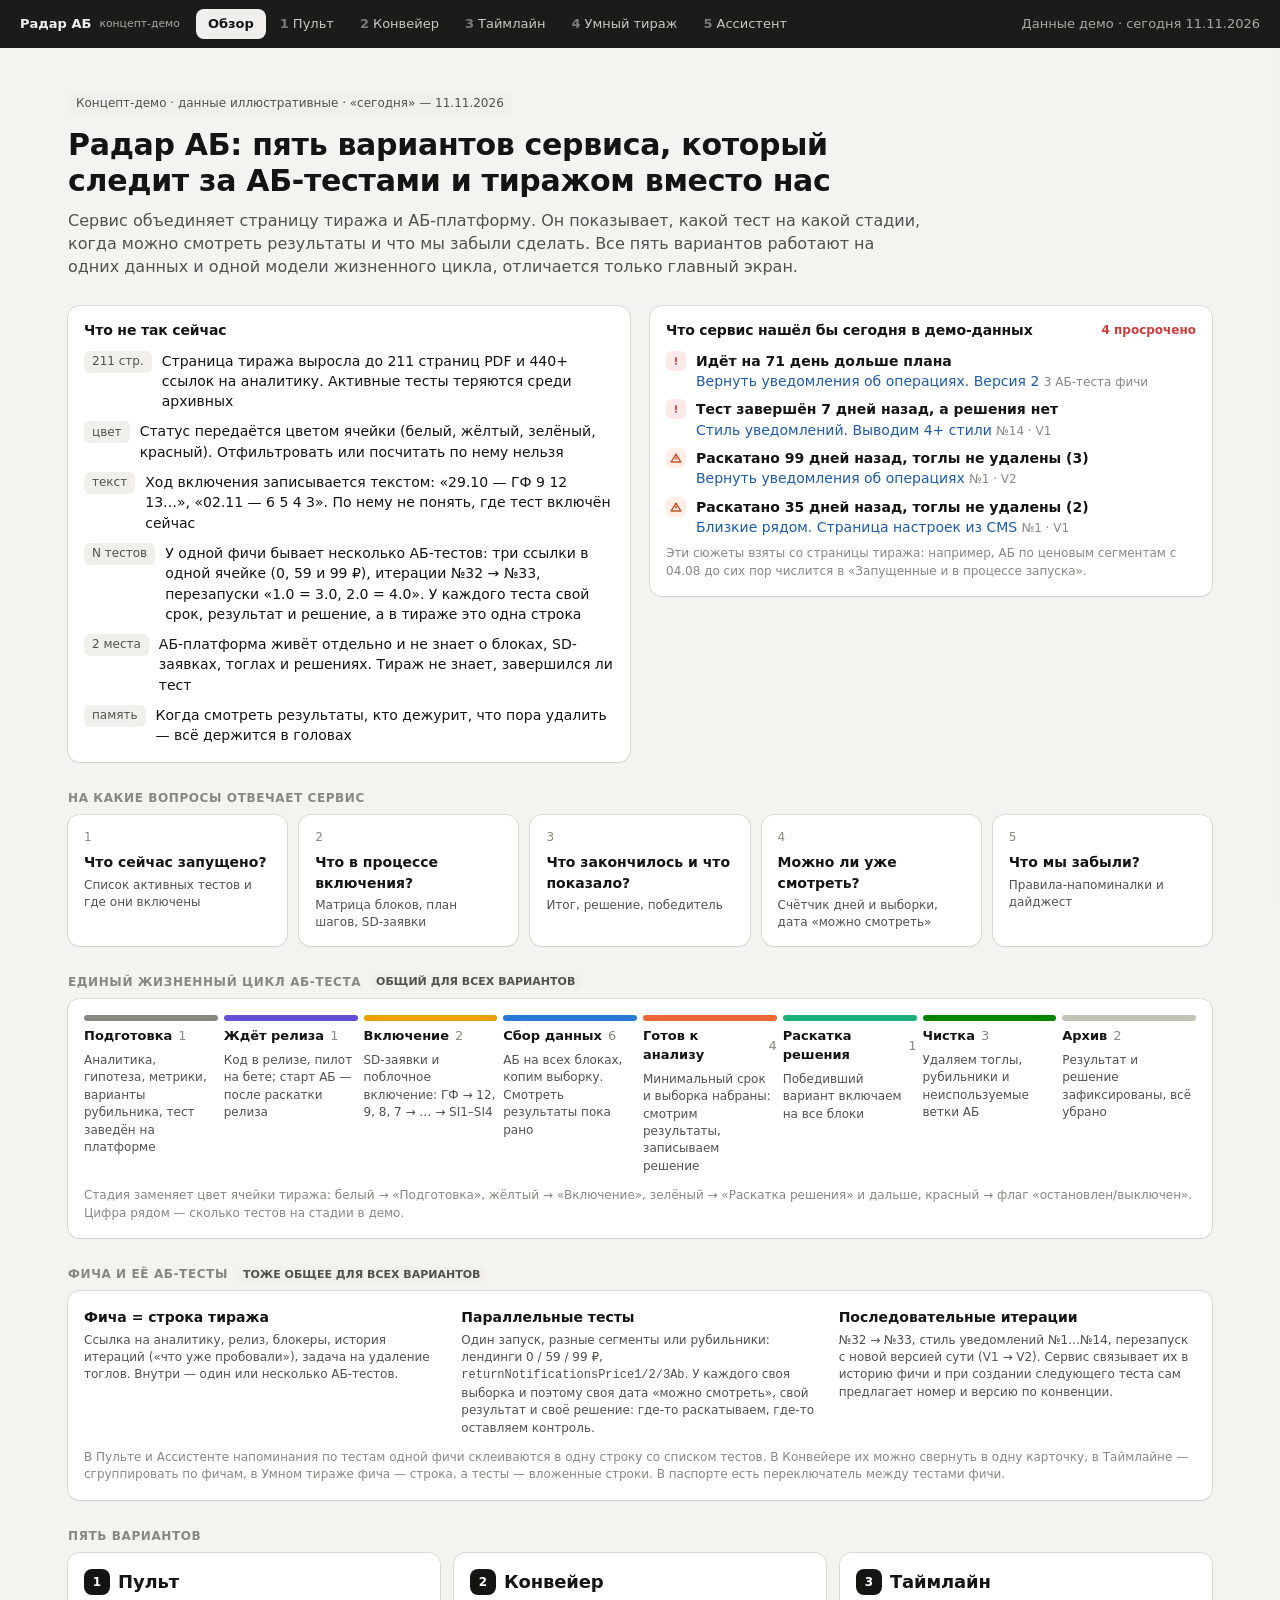
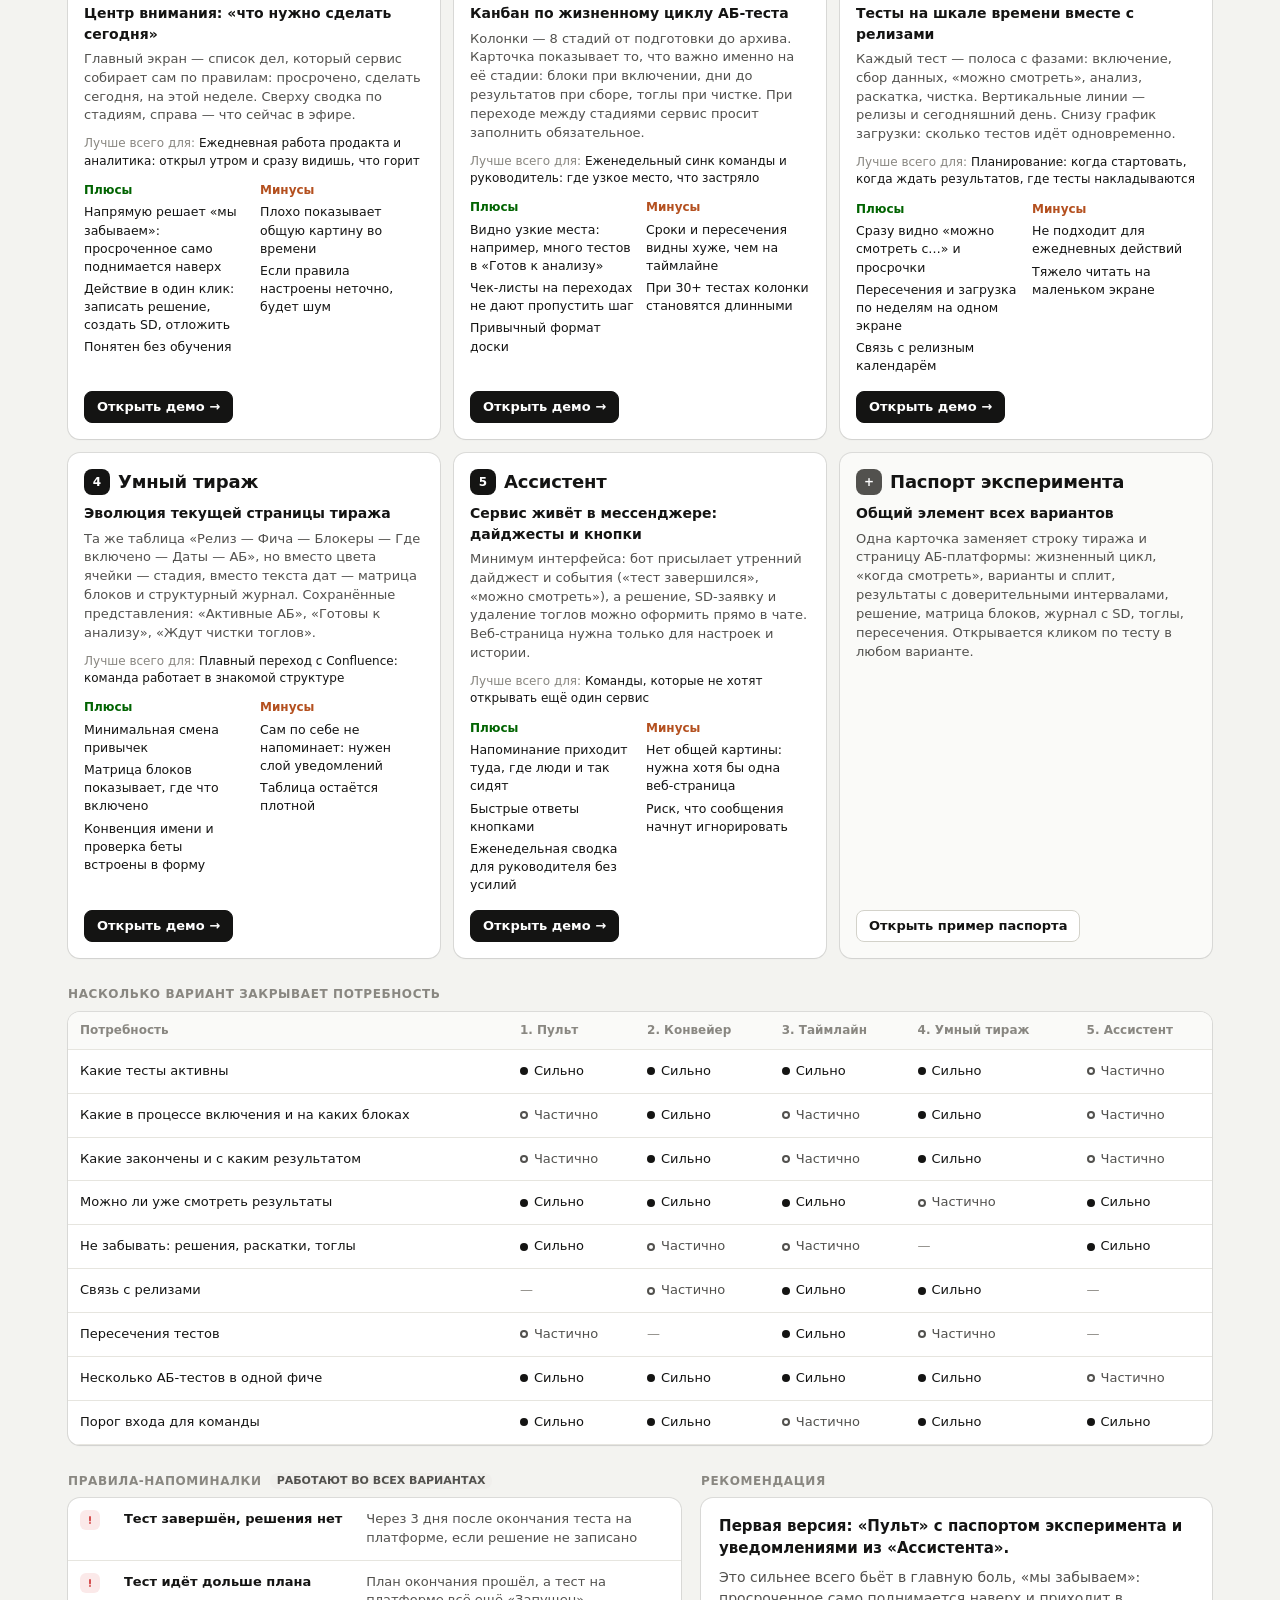
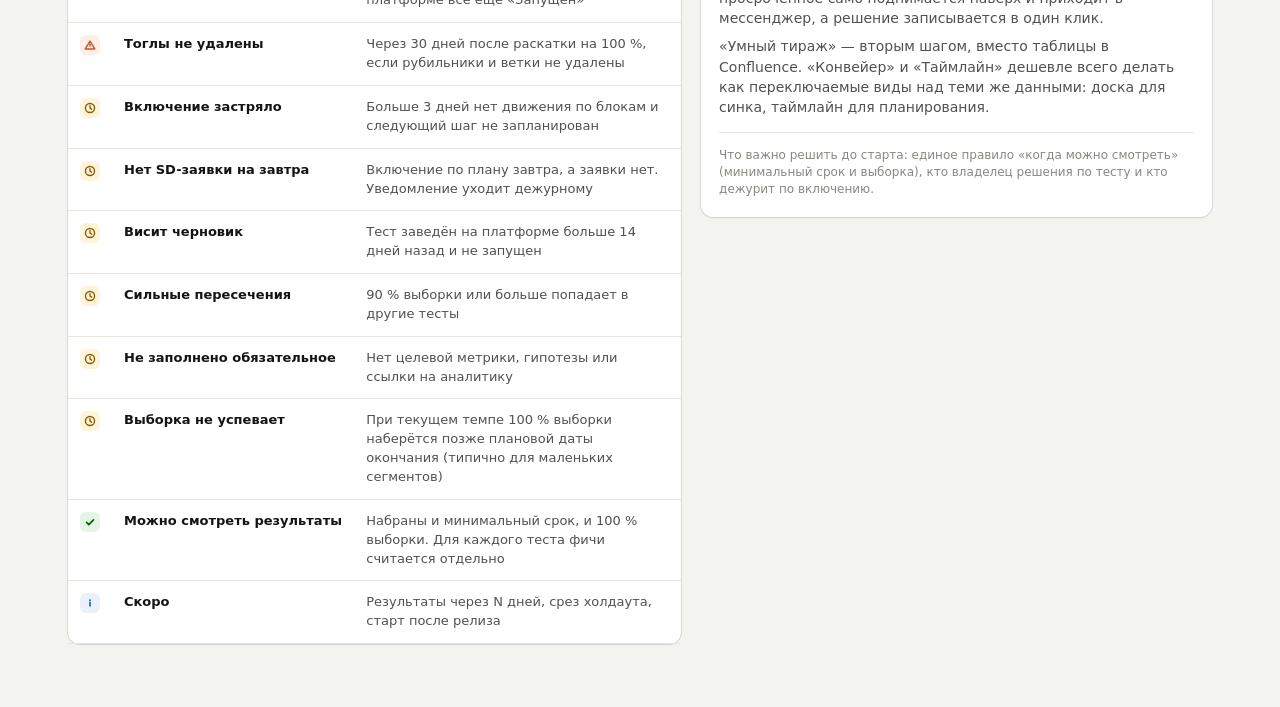
==== commit 802ce430: "Model features with multiple A/B tests in «Радар АБ» demo A feature (rollout row) can now hold sever" ====
--- a/ab-radar/index.html
+++ b/ab-radar/index.html
@@ -397,6 +397,18 @@
   .tiles { grid-template-columns: repeat(3, minmax(0, 1fr)); }
   .grid-2 { grid-template-columns: 1fr; }
 }
+
+/* несколько тестов в одной фиче */
+.a-group { display: flex; flex-direction: column; gap: 4px; margin-top: 8px; padding: 8px 10px; border-radius: 8px; background: var(--surface-2); box-shadow: inset 0 0 0 1px var(--line); }
+.ftabs { display: flex; gap: 6px; flex-wrap: wrap; margin-top: 12px; }
+.ftab { display: inline-flex; align-items: center; gap: 6px; padding: 5px 10px; border-radius: 8px; font-size: 12.5px; cursor: pointer; box-shadow: inset 0 0 0 1px var(--line); background: var(--surface); color: var(--ink); text-decoration: none; }
+.ftab:hover { background: var(--surface-3); text-decoration: none; }
+.ftab.on { box-shadow: inset 0 0 0 2px #141413; font-weight: 600; }
+.ftest { display: grid; grid-template-columns: 1fr auto; gap: 4px 12px; padding: 10px 0; border-bottom: 1px solid var(--line); align-items: center; }
+.ftest:last-child { border-bottom: 0; }
+.ftest.cur { background: linear-gradient(90deg, var(--accent-wash), transparent); margin: 0 -16px; padding: 10px 16px; }
+.fhist { display: grid; grid-template-columns: 74px 1fr auto; gap: 10px; padding: 6px 0; font-size: 13px; border-bottom: 1px solid var(--line); }
+.fhist:last-child { border-bottom: 0; }
 
 </style>
 </head>
@@ -680,7 +692,7 @@
     type: 'ab', platform: 'Запущен', stage: 'collecting',
     hypothesis: 'Если объяснить клиенту, почему уведомления для него бесплатны, то снизится доля отключений уведомлений об операциях.',
     metric: 'Доля отключений уведомлений за 14 дней', metric2: 'Обращения в поддержку по теме уведомлений',
-    minDays: 14, planDays: 28, sample: 24,
+    minDays: 14, planDays: 28, sample: 38,
     dates: { created: '28.10.2026', enableStart: '30.10.2026', fullAt: '05.11.2026' },
     variants: [
       { v: '1.0', name: 'Контроль', share: 50, control: true },
@@ -695,39 +707,7 @@
       { d: '05.11.2026', t: 'ab', b: ['6', '5', '4', '3', '2', '1', 'SI1', 'SI2', 'SI3', 'SI4'], txt: 'Запущен АБ — все блоки', sd: 'SD0002417702' },
     ],
     toggles: [{ n: 'freeNotificationsReasonAb', kind: 'рубильник', st: 'todo' }],
-    cross: { clean: 22, mixed: 78, with: ['activ-price', 'banner-cms'] },
-  },
-
-  {
-    id: 'activ-price',
-    feature: 'Активация клиента с 1 продуктом. Лендинги под ценовые сегменты',
-    iter: 1, branch: 'лендинг по цене', ver: 'V1', range: '1.0-2.0', launch: '05.11.2026',
-    key: 'activationLandingPriceAb', release: '17.13', owner: 'Дмитрий П.',
-    type: 'ab', platform: 'Запущен', stage: 'collecting',
-    hypothesis: 'Если показывать лендинг, учитывающий ценовой сегмент клиента, то конверсия в подключение вырастет во всех трёх сегментах.',
-    metric: 'Конверсия лендинга в подключение', metric2: 'Отключения в первые 7 дней',
-    minDays: 14, planDays: 21, sample: 27,
-    subtests: [
-      { name: 'Сегмент 0 ₽', sample: 28 },
-      { name: 'Сегмент 59 ₽', sample: 31 },
-      { name: 'Сегмент 99 ₽', sample: 22 },
-    ],
-    dates: { created: '27.10.2026', enableStart: '31.10.2026', fullAt: '05.11.2026' },
-    variants: [
-      { v: '1.0', name: 'Контроль — общий лендинг', share: 50, control: true },
-      { v: '2.0', name: 'Лендинг под сегмент', share: 50 },
-    ],
-    results: null, decision: null,
-    events: [
-      { d: '31.10.2026', t: 'beta', b: ['Бета+'], v: '2.0', txt: 'Включено в Бета+ (3 рубильника)', sd: 'SD0002399030' },
-      { d: '05.11.2026', t: 'ab', b: 'all', txt: 'Запущены 3 АБ-теста (0 ₽, 59 ₽, 99 ₽) — все блоки', sd: 'SD0002418811' },
-    ],
-    toggles: [
-      { n: 'activationLandingPrice0Ab', kind: 'рубильник', st: 'todo' },
-      { n: 'activationLandingPrice59Ab', kind: 'рубильник', st: 'todo' },
-      { n: 'activationLandingPrice99Ab', kind: 'рубильник', st: 'todo' },
-    ],
-    cross: { clean: 22, mixed: 78, with: ['free-reason', 'banner-cms'] },
+    cross: { clean: 22, mixed: 78, with: ['ap-0', 'banner-cms'] },
   },
 
   {
@@ -762,7 +742,7 @@
     type: 'ab', platform: 'Запущен', stage: 'collecting',
     hypothesis: 'Перенос баннера в CMS не снизит конверсию в подключение уведомлений (проверка «не хуже»).',
     metric: 'Конверсия баннера в подключение', metric2: 'CTR баннера',
-    minDays: 14, planDays: 21, sample: 41,
+    minDays: 14, planDays: 21, sample: 55,
     dates: { created: '22.10.2026', enableStart: '29.10.2026', fullAt: '03.11.2026' },
     variants: [
       { v: '1.0', name: 'Контроль — нативный баннер', share: 50, control: true },
@@ -774,51 +754,7 @@
       { d: '03.11.2026', t: 'ab', b: 'all', txt: 'Запущен АБ 50/50 — все блоки', sd: 'SD0002405233' },
     ],
     toggles: [{ n: 'sellingBannerCmsAb', kind: 'рубильник', st: 'todo' }],
-    cross: { clean: 30, mixed: 70, with: ['free-reason', 'activ-price', 'reactions2'] },
-  },
-
-  {
-    id: 'return-push-price',
-    feature: 'Вернуть уведомления об операциях. Версия 2. Ценовые сегменты (99/59/0 ₽)',
-    iter: 1, branch: 'возврат по цене', ver: 'V1', range: '1.0-2.0', launch: '04.08.2026',
-    key: 'returnNotificationsPriceAb', release: '17.11', owner: 'Мария С.',
-    type: 'ab', platform: 'Запущен', stage: 'ready',
-    hypothesis: 'Предложение вернуть уведомления с учётом ценового сегмента увеличит долю возвратов во всех сегментах.',
-    metric: 'Доля клиентов, вернувших уведомления', metric2: 'Отток через 30 дней',
-    minDays: 21, planDays: 28, sample: 100,
-    subtests: [
-      { name: 'returnNotificationsPrice1Ab · 99 ₽', sample: 100 },
-      { name: 'returnNotificationsPrice2Ab · 59 ₽', sample: 100 },
-      { name: 'returnNotificationsPrice3Ab · 0 ₽', sample: 100 },
-    ],
-    dates: { created: '24.07.2026', enableStart: '29.07.2026', fullAt: '04.08.2026' },
-    variants: [
-      { v: '1.0', name: 'Контроль', share: 50, control: true },
-      { v: '2.0', name: 'Предложение с учётом сегмента', share: 50 },
-    ],
-    results: {
-      status: 'ready', direction: 'up',
-      note: 'Итоги на платформе готовы с 01.09 — их никто не разбирал. Тест всё ещё идёт.',
-      rows: [
-        { v: '1.0', value: 6.1, control: true, label: 'Контроль' },
-        { v: '2.0', value: 6.9, delta: 0.8, lo: 0.3, hi: 1.3, sig: true, label: '99 ₽' },
-        { v: '2.0', value: 6.6, delta: 0.5, lo: 0.1, hi: 0.9, sig: true, label: '59 ₽' },
-        { v: '2.0', value: 8.0, delta: 1.9, lo: 1.2, hi: 2.6, sig: true, label: '0 ₽' },
-      ],
-    },
-    decision: null,
-    events: [
-      { d: '29.07.2026', t: 'note', txt: 'Запускаем АБ на все блоки, рубильники 50/50' },
-      { d: '04.08.2026', t: 'ab', b: 'all', txt: 'Запущен АБ 50/50 для Price1Ab, Price2Ab, Price3Ab', sd: 'SD0001455012' },
-      { d: '25.08.2026', t: 'sys', txt: 'Набран минимальный срок (21 день) — можно смотреть результаты' },
-      { d: '01.09.2026', t: 'sys', txt: 'Плановая дата окончания (28 дней). Тест не остановлен' },
-    ],
-    toggles: [
-      { n: 'returnNotificationsPrice1Ab', kind: 'рубильник', st: 'todo' },
-      { n: 'returnNotificationsPrice2Ab', kind: 'рубильник', st: 'todo' },
-      { n: 'returnNotificationsPrice3Ab', kind: 'рубильник', st: 'todo' },
-    ],
-    cross: { clean: 2, mixed: 98, with: ['feed-off', 'style14', 'free-reason'] },
+    cross: { clean: 30, mixed: 70, with: ['free-reason', 'ap-0', 'reactions2'] },
   },
 
   {
@@ -881,7 +817,7 @@
       { d: '01.11.2026', t: 'result', txt: 'Срез холдаута: −0,1 % MAU, незначимо' },
     ],
     toggles: [{ n: 'notificationFeedOffAb', kind: 'рубильник', st: 'todo' }],
-    cross: { clean: 2, mixed: 98, with: ['return-push-price'] },
+    cross: { clean: 2, mixed: 98, with: ['rp-99'] },
   },
 
   {
@@ -1006,6 +942,107 @@
     cross: { clean: 0, mixed: 0, with: [] },
   },
 ];
+
+/* ------------------------------------------------------------------
+   Несколько АБ-тестов на одну фичу
+   - параллельные: один запуск, разные сегменты/рубильники, у каждого свой
+     результат, срок готовности и решение;
+   - последовательные: итерации №32 → №33, перезапуски с новой версией.
+   ------------------------------------------------------------------ */
+const clone = (o) => JSON.parse(JSON.stringify(o));
+
+const AP_BASE = {
+  fid: 'f-activ-price',
+  feature: 'Активация клиента с 1 продуктом. Лендинги под ценовые сегменты',
+  iter: 1, ver: 'V1', range: '1.0-2.0', launch: '05.11.2026',
+  release: '17.13', owner: 'Дмитрий П.',
+  type: 'ab', platform: 'Запущен', stage: 'collecting',
+  hypothesis: 'Если показывать лендинг с учётом ценового сегмента клиента, то конверсия в подключение вырастет. Для каждого сегмента — отдельный АБ-тест со своим рубильником.',
+  metric: 'Конверсия лендинга в подключение', metric2: 'Отключения в первые 7 дней',
+  minDays: 14, planDays: 28,
+  dates: { created: '27.10.2026', enableStart: '31.10.2026', fullAt: '05.11.2026' },
+  variants: [
+    { v: '1.0', name: 'Контроль — общий лендинг', share: 50, control: true },
+    { v: '2.0', name: 'Лендинг под сегмент', share: 50 },
+  ],
+  results: null, decision: null,
+  cross: { clean: 22, mixed: 78, with: ['free-reason', 'banner-cms'] },
+};
+const apTest = (id, seg, key, sample, sd) => ({
+  ...clone(AP_BASE), id, seg, branch: seg, key, sample,
+  events: [
+    { d: '27.10.2026', t: 'note', txt: 'Заведены 3 теста на АБ-платформе — по одному на сегмент' },
+    { d: '31.10.2026', t: 'beta', b: ['Бета+'], v: '2.0', txt: 'Включено в Бета+', sd: 'SD0002399030' },
+    { d: '05.11.2026', t: 'ab', b: 'all', txt: 'Запущен АБ 50/50 — все блоки', sd },
+  ],
+  toggles: [{ n: key, kind: 'рубильник', st: 'todo' }],
+});
+
+const RP_BASE = {
+  fid: 'f-return2',
+  feature: 'Вернуть уведомления об операциях. Версия 2',
+  iter: 1, ver: 'V1', range: '1.0-2.0', launch: '04.08.2026',
+  release: '17.11', owner: 'Мария С.',
+  type: 'ab', platform: 'Запущен', stage: 'ready',
+  hypothesis: 'Предложение вернуть уведомления с учётом ценового сегмента (99/59/0 ₽) увеличит долю возвратов. Для каждого сегмента — свой рубильник и свой АБ-тест.',
+  metric: 'Доля клиентов, вернувших уведомления', metric2: 'Отток через 30 дней',
+  minDays: 21, planDays: 28, sample: 100,
+  dates: { created: '24.07.2026', enableStart: '29.07.2026', fullAt: '04.08.2026' },
+  variants: [
+    { v: '1.0', name: 'Контроль', share: 50, control: true },
+    { v: '2.0', name: 'Предложение с учётом сегмента', share: 50 },
+  ],
+  decision: null,
+  cross: { clean: 2, mixed: 98, with: ['feed-off', 'style14', 'free-reason'] },
+};
+const rpTest = (id, seg, key, ctrl, val, delta, lo, hi, sig, sd) => ({
+  ...clone(RP_BASE), id, seg, branch: seg, key,
+  results: {
+    status: 'ready', direction: 'up',
+    note: 'Итоги на платформе готовы с 25.08 — их никто не разбирал. Тест всё ещё идёт.',
+    rows: [{ v: '1.0', value: ctrl, control: true }, { v: '2.0', value: val, delta, lo, hi, sig }],
+  },
+  events: [
+    { d: '29.07.2026', t: 'note', txt: 'Запускаем АБ на все блоки, рубильники 50/50' },
+    { d: '04.08.2026', t: 'ab', b: 'all', txt: `Запущен АБ 50/50 (${key})`, sd },
+    { d: '25.08.2026', t: 'sys', txt: 'Набран минимальный срок (21 день) — можно смотреть результаты' },
+    { d: '01.09.2026', t: 'sys', txt: 'Плановая дата окончания (28 дней). Тест не остановлен' },
+  ],
+  toggles: [{ n: key, kind: 'рубильник', st: 'todo' }],
+});
+
+EXPERIMENTS.push(
+  apTest('ap-0', 'сегмент 0 ₽', 'activationLandingPrice0Ab', 28, 'SD0002418811'),
+  apTest('ap-59', 'сегмент 59 ₽', 'activationLandingPrice59Ab', 31, 'SD0002418812'),
+  apTest('ap-99', 'сегмент 99 ₽', 'activationLandingPrice99Ab', 19, 'SD0002418813'),
+  rpTest('rp-99', 'сегмент 99 ₽', 'returnNotificationsPrice1Ab', 6.1, 6.9, 0.8, 0.3, 1.3, true, 'SD0001455012'),
+  rpTest('rp-59', 'сегмент 59 ₽', 'returnNotificationsPrice2Ab', 6.4, 6.6, 0.2, -0.2, 0.6, false, 'SD0001455013'),
+  rpTest('rp-0', 'сегмент 0 ₽', 'returnNotificationsPrice3Ab', 6.1, 8.0, 1.9, 1.2, 2.6, true, 'SD0001455014'),
+);
+
+/* Принадлежность тестов фичам (строка тиража = фича) */
+const FID = {
+  style14: 'f-style', 'br-cms2': 'f-br-cms', cards1: 'f-cards', activ32: 'f-activ', activ33: 'f-activ',
+  reactions2: 'f-react', shtorka2: 'f-shtorka', 'return-push-v1': 'f-return1',
+};
+EXPERIMENTS.forEach((e) => { e.fid = e.fid || FID[e.id] || 'f-' + e.id; });
+
+/* История фичи: прошлые итерации, которых уже нет в работе */
+const FEATURE_META = {
+  'f-style': { history: [
+    { it: '№1–8', what: 'Описания стилей «Мини» и «Позитивный», V1–V3', when: 'янв – май 2026', out: '2 победы раскатаны, 6 без эффекта', kind: 'win' },
+    { it: '№9', what: 'Порядок стилей на экране', when: 'июн 2026', out: 'Победил 21.0', kind: 'win' },
+    { it: '№10', what: 'Превью стиля в карточке', when: 'июл 2026', out: 'Нет эффекта', kind: 'none' },
+    { it: '№11', what: 'Новый стиль из CMS', when: 'июл 2026', out: 'Остановлен: ошибка CMS', kind: 'stop' },
+    { it: '№12', what: 'Новый стиль из CMS, V2 — перезапуск №11', when: 'авг 2026', out: 'Победил 31.0', kind: 'win' },
+    { it: '№13', what: 'Описание стиля «Мультики»', when: 'сен 2026', out: 'Нет эффекта', kind: 'none' },
+  ] },
+  'f-br-cms': { history: [{ it: '№1', what: 'Текст кнопки на лендинге', when: 'авг 2026', out: 'Нет эффекта', kind: 'none' }] },
+  'f-cards': { history: [{ it: '—', what: 'Карточки с маскотом, 1.0–2.0', when: 'апр 2026', out: 'Победил 2.0, раскатано', kind: 'win' }] },
+  'f-react': { history: [{ it: 'Итерация 1', what: 'Базовый набор реакций', when: 'май 2026', out: 'Раскатано 1.0', kind: 'win' }] },
+  'f-shtorka': { history: [{ it: '№1', what: 'Шторка детализации, 1.0–2.0', when: 'авг 2026', out: 'Остановлен: некорректные тексты', kind: 'stop' }] },
+  'f-return1': { history: [{ it: 'Перезапуск', what: '1.0/2.0 → 3.0/4.0 из-за ошибки сплита', when: '17.06.2026', out: 'Данные до перезапуска не учитываются', kind: 'stop' }] },
+};
 
 
 /* ===================================================================
@@ -1095,10 +1132,14 @@
   e.events.forEach((ev) => { ev._d = D(ev.d); });
   e.d = Object.fromEntries(Object.entries(e.dates).map(([k, v]) => [k, D(v)]));
   e.name = convName(e);
-  e.short = `${e.feature}`;
+  e.short = e.seg ? `${e.feature} · ${e.seg}` : e.feature;
   e.tag = `№${e.iter} · ${e.ver}`;
+  e.label = e.seg ? e.seg[0].toUpperCase() + e.seg.slice(1) : `№${e.iter} ${e.ver} · ${e.branch}`;
   const fa = e.d.fullAt;
   e.minAt = fa && e.minDays ? addDays(fa, e.minDays) : null;
+  /* «Можно смотреть» = набран минимальный срок И 100 % расчётной выборки (по текущему темпу) */
+  e.sampleAt = fa && e.minAt ? (e.sample >= 100 ? e.minAt : addDays(fa, Math.ceil((Math.max(1, days(fa, TODAY)) * 100) / Math.max(1, e.sample)))) : null;
+  e.lookAt = e.minAt ? (e.sampleAt > e.minAt ? e.sampleAt : e.minAt) : null;
   e.planEnd = e.d.planEnd || (fa && e.planDays ? addDays(fa, e.planDays) : null);
   const endAt = e.d.platformEnd && e.d.platformEnd < TODAY ? e.d.platformEnd : TODAY;
   e.dayN = fa ? days(fa, endAt) : null;
@@ -1145,10 +1186,11 @@
     }
   }
 
-  if (e.stage === 'collecting' && e.type !== 'holdout' && e.minAt) {
-    const n = days(t, e.minAt);
-    if (n <= 0) add('good', 'Можно смотреть результаты', `Набран минимальный срок (${dn(e.minDays)}) и выборка`, e.minAt, { k: 'results', label: 'Смотреть результаты' }, 'canlook');
-    else add('info', `Результаты можно смотреть с ${fmtH(e.minAt)}`, `День ${e.dayN} из ${e.planDays}, выборка ${e.sample}%. Если смотреть раньше, выводы будут ненадёжными`, e.minAt, { k: 'remind', label: 'Напомнить мне' }, 'upcoming');
+  if (e.stage === 'collecting' && e.type !== 'holdout' && e.lookAt) {
+    const n = days(t, e.lookAt);
+    if (n <= 0) add('good', 'Можно смотреть результаты', `Набран минимальный срок (${dn(e.minDays)}) и выборка`, e.lookAt, { k: 'results', label: 'Смотреть результаты' }, 'canlook');
+    else add('info', `Результаты можно смотреть с ${fmtH(e.lookAt)}`, `День ${e.dayN} из ${e.planDays}, выборка ${e.sample}%. Если смотреть раньше, выводы будут ненадёжными`, e.lookAt, { k: 'remind', label: 'Напомнить мне' }, 'upcoming');
+    if (e.planEnd && e.lookAt > e.planEnd) add('warn', 'Выборка не успевает к плановой дате', `При текущем темпе 100 % выборки будет только ${fmt(e.lookAt)}, а план окончания — ${fmt(e.planEnd)}. Продлите тест или пересмотрите минимальный эффект`, e.planEnd, { k: 'open', label: 'Открыть' }, 'slow');
   }
 
   if (e.type === 'holdout' && e.holdout) {
@@ -1196,6 +1238,37 @@
 function prepareAll() { EXPERIMENTS.forEach(prepare); }
 prepareAll();
 const allAlerts = () => EXPERIMENTS.flatMap((e) => e.alerts).sort((a, b) => SEV_ORDER[a.sev] - SEV_ORDER[b.sev] || ((a.due || TODAY) - (b.due || TODAY)));
+
+/* ---------- фича → несколько АБ-тестов ---------- */
+const startOf = (e) => e.d.enableStart || e.d.plannedStart || e.d.created || TODAY;
+const FEATURES = {};
+EXPERIMENTS.forEach((e) => { (FEATURES[e.fid] = FEATURES[e.fid] || { id: e.fid, name: e.feature, tests: [], history: (FEATURE_META[e.fid] || {}).history || [] }).tests.push(e); });
+Object.values(FEATURES).forEach((f) => f.tests.sort((a, b) => a.iter - b.iter || startOf(a) - startOf(b) || (a.seg || '').localeCompare(b.seg || '', 'ru', { numeric: true })));
+const featureOf = (e) => FEATURES[e.fid];
+const siblings = (e) => featureOf(e).tests;
+const isParallel = (f) => f.tests.length > 1 && new Set(f.tests.map((t) => t.iter)).size < f.tests.length;
+function featureKind(f) {
+  if (f.tests.length < 2) return '';
+  return isParallel(f) ? 'параллельные тесты по сегментам' : 'последовательные итерации';
+}
+const GROUP_TITLE = {
+  upcoming: 'Результаты по тестам фичи будут готовы в разные дни',
+  canlook: 'Можно смотреть результаты',
+};
+/* Напоминания по тестам одной фичи с одинаковым правилом склеиваются в одну строку */
+function mergedAlerts() {
+  const groups = new Map();
+  allAlerts().forEach((a) => { const k = a.e.fid + '|' + a.rule; if (!groups.has(k)) groups.set(k, []); groups.get(k).push(a); });
+  const out = [];
+  groups.forEach((arr) => {
+    if (arr.length === 1) { out.push(arr[0]); return; }
+    const worst = arr.reduce((m, a) => (SEV_ORDER[a.sev] < SEV_ORDER[m.sev] ? a : m));
+    const same = arr.every((a) => a.title === arr[0].title);
+    const due = arr.map((a) => a.due).filter(Boolean).sort((x, y) => x - y)[0] || null;
+    out.push({ ...worst, group: arr, same, due, title: same ? arr[0].title : (GROUP_TITLE[worst.rule] || worst.title) });
+  });
+  return out.sort((a, b) => SEV_ORDER[a.sev] - SEV_ORDER[b.sev] || ((a.due || TODAY) - (b.due || TODAY)));
+}
 
 function outcome(e) {
   if (e.flags.includes('stopped')) return 'Остановлен досрочно';
@@ -1271,10 +1344,11 @@
 /* Готовность результатов: можно ли уже смотреть */
 function readiness(e) {
   if (!e.d.fullAt || !e.minAt) return null;
-  const total = e.planDays; const n = Math.min(e.dayN, total);
+  const lookDays = days(e.d.fullAt, e.lookAt);
+  const total = Math.max(e.planDays, lookDays); const n = Math.min(e.dayN, total);
   const over = e.planEnd && TODAY > e.planEnd && !e.decision && e.platform === 'Запущен';
-  const canLook = TODAY >= e.minAt;
-  return { n, total, pct: Math.min(100, (e.dayN / total) * 100), minPct: (e.minDays / total) * 100, canLook, over };
+  const canLook = TODAY >= e.lookAt;
+  return { n, total, pct: Math.min(100, (e.dayN / total) * 100), minPct: Math.min(100, (lookDays / total) * 100), canLook, over, slow: e.lookAt > e.planEnd };
 }
 function readinessBar(e, compact) {
   const r = readiness(e);
@@ -1284,20 +1358,23 @@
   const label = r.over ? `<b style="color:var(--crit)">+${dn(days(e.planEnd, TODAY))} сверх плана</b>`
     : e.d.platformEnd ? `<b style="color:#b4501f">завершён ${fmt(e.d.platformEnd)}</b>`
     : r.canLook ? '<b style="color:#b4501f">можно смотреть</b>'
-    : `смотреть ${rel(e.minAt)}`;
-  return `<div class="meter-row" data-tip="<b>День ${e.dayN} из ${r.total}</b><br>Можно смотреть с ${fmt(e.minAt, true)} (минимум ${dn(e.minDays)})<br>План окончания: ${fmt(e.planEnd, true)}<br>Выборка: ${e.sample}% от расчётной">
+    : `смотреть ${rel(e.lookAt)}${r.slow ? ' <b style="color:#8a5d00">· позже плана</b>' : ''}`;
+  return `<div class="meter-row" data-tip="<b>День ${e.dayN} из ${e.planDays}</b><br>Можно смотреть с ${fmt(e.lookAt, true)}<br><span class='tmuted'>минимальный срок: ${fmt(e.minAt)} · 100% выборки: ${fmt(e.sampleAt)}</span><br>План окончания: ${fmt(e.planEnd, true)}<br>Выборка: ${e.sample}% от расчётной">
     <div class="meter ${cls}"><b style="width:${r.pct}%"></b><span class="tick" style="left:calc(${r.minPct}% - 1px)"></span></div>
-    <span class="nowrap">${compact ? '' : `день ${e.dayN}/${r.total} · `}${label}</span></div>`;
+    <span class="nowrap">${compact ? '' : `день ${e.dayN}/${e.planDays} · `}${label}</span></div>`;
 }
 
 function alertRow(a, { showExp = true, compact = false, meta = true } = {}) {
   const e = a.e;
+  const G = a.group;
   return `<div class="alert ${a.sev}">
     ${sevIcon(a.sev)}
     <div class="a-body">
       <div class="a-title">${esc(a.title)}</div>
-      ${showExp ? `<div class="a-sub"><a href="#" data-open="${e.id}">${esc(e.short)}</a> <span class="muted">${e.tag}</span></div>` : ''}
-      ${compact ? '' : `<div class="a-sub">${esc(a.sub)}</div>`}
+      ${showExp && G ? `<div class="a-sub"><a href="#" data-open="${e.id}">${esc(e.feature)}</a> <span class="chip" style="height:18px">${G.length} ${plural(G.length, 'АБ-тест', 'АБ-теста', 'АБ-тестов')} фичи</span></div>` : ''}
+      ${showExp && !G ? `<div class="a-sub"><a href="#" data-open="${e.id}">${esc(e.short)}</a> <span class="muted">${e.tag}</span></div>` : ''}
+      ${G ? `<div class="a-group">${G.map((x) => `<div class="row small" style="gap:8px"><span class="dot" style="background:${STAGE[x.e.stage].color}"></span><a href="#" data-open="${x.e.id}" style="color:var(--ink);font-weight:550">${esc(x.e.label)}</a><span class="ink2">${a.same ? esc(testBrief(x.e)) : esc(x.title)}</span></div>`).join('')}</div>` : ''}
+      ${compact || G ? '' : `<div class="a-sub">${esc(a.sub)}</div>`}
       ${compact || !meta ? '' : `<div class="a-meta">${stageChip(e.stage)}${avatar(e.owner)}<span class="small ink2">${esc(e.owner)}</span>${a.due ? `<span class="small muted">· ${a.sev === 'crit' || a.sev === 'serious' ? 'с' : ''} ${fmt(a.due)} (${rel(a.due)})</span>` : ''}</div>`}
     </div>
     <div class="a-act">
@@ -1395,13 +1472,46 @@
   return '<div class="empty">Решение принимается после сбора данных</div>';
 }
 
+function testBrief(e) {
+  const row = e.results?.rows?.find((x) => !x.control);
+  if (e.decision) return outcome(e);
+  if (row && e.results.status !== 'invalid') return `${sgn(row.delta)} п.п. · ${row.verdict || (row.sig ? 'значимо' : 'незначимо')}`;
+  if (e.stage === 'collecting' && e.lookAt && e.type !== 'holdout') return TODAY >= e.lookAt ? 'можно смотреть' : `смотреть с ${fmt(e.lookAt)} · выборка ${e.sample}%`;
+  if (['enabling', 'rollout'].includes(e.stage)) return `${e.coverage} из ${ALL_BLOCKS.length} блоков`;
+  return STAGE[e.stage].name;
+}
+
+function featureTabs(e) {
+  const f = featureOf(e);
+  if (f.tests.length < 2) return '';
+  return `<div class="ftabs">${f.tests.map((t) => `<a href="#" class="ftab ${t.id === e.id ? 'on' : ''}" data-open="${t.id}" title="${esc(STAGE[t.stage].name)}">${stageDot(t.stage)}${esc(t.seg ? t.label : '№' + t.iter + ' ' + t.ver)}</a>`).join('')}</div>`;
+}
+
+function featureSection(e) {
+  const f = featureOf(e);
+  if (f.tests.length < 2 && !f.history.length) return '';
+  const hk = { win: 'good', none: 'info', stop: 'warn' };
+  return `<div class="sec"><h3>Фича: ${f.tests.length} ${plural(f.tests.length, 'АБ-тест', 'АБ-теста', 'АБ-тестов')} в работе${f.history.length ? ` и ${f.history.length} в истории` : ''}<span class="sp"></span><span class="small muted" style="font-weight:400">${featureKind(f)}</span></h3>
+    ${f.tests.length > 1 ? `<div>${f.tests.map((t) => `<div class="ftest ${t.id === e.id ? 'cur' : ''}">
+      <div class="row" style="gap:8px;min-width:0">${stageDot(t.stage)}<a href="#" data-open="${t.id}" style="color:var(--ink);font-weight:600">${esc(t.label)}</a><span class="small muted nowrap">${t.tag} · <span class="mono">${t.key}</span></span></div>
+      <span class="small ink2 nowrap" style="text-align:right">${STAGE[t.stage].name}</span>
+      <div class="small ink2">${esc(testBrief(t))}${t.alerts.find((a) => ['crit', 'serious', 'warn'].includes(a.sev)) ? ` · <span class="sev-label ${t.alerts[0].sev}">${esc(t.alerts[0].title)}</span>` : ''}</div>
+      <span class="small muted" style="text-align:right">${t.id === e.id ? 'открыт' : ''}</span>
+    </div>`).join('')}</div>
+    <div class="small muted" style="margin-top:8px">${isParallel(f) ? 'У каждого сегмента свой рубильник, своя выборка, срок готовности, результат и решение. Общими остаются строка тиража, аналитика и задача на удаление тоглов.' : 'Итерации идут друг за другом. Новая итерация получает следующий номер, а при перезапуске с той же гипотезой поднимается версия сути теста.'}</div>` : ''}
+    ${f.history.length ? `<div style="margin-top:${f.tests.length > 1 ? 14 : 0}px"><div class="small" style="font-weight:650;margin-bottom:4px">Что уже пробовали</div>${f.history.slice().reverse().map((h) => `<div class="fhist"><span class="muted tnum">${esc(h.it)}</span><span>${esc(h.what)} <span class="muted small">· ${esc(h.when)}</span></span><span class="sev-label ${hk[h.kind]}">${esc(h.out)}</span></div>`).join('')}</div>` : ''}
+  </div>`;
+}
+
 function passportHTML(e) {
   const r = RELEASES.find((x) => x.v === e.release);
+  const f = featureOf(e);
   return `
   <div class="drawer-head">
     <button class="btn ghost sm x" data-close>${ICON.x}</button>
     <div class="row wrap" style="margin-bottom:8px">${stageChip(e.stage)}${platChip(e.platform)}${typeChip(e)}${e.flags.includes('stopped') ? '<span class="chip">Остановлен досрочно</span>' : ''}<span class="chip outline">Релиз ${e.release}${r ? ' · ' + r.d.slice(0, 5) : ''}</span></div>
-    <h2>${esc(e.feature)} <span class="muted" style="font-weight:500">№${e.iter}</span></h2>
+    <h2>${esc(e.feature)} <span class="muted" style="font-weight:500">№${e.iter}${e.seg ? ' · ' + esc(e.seg) : ''}</span></h2>
+    ${f.tests.length > 1 ? `<div class="small ink2" style="margin-top:4px">В фиче ${f.tests.length} ${plural(f.tests.length, 'АБ-тест', 'АБ-теста', 'АБ-тестов')} (${featureKind(f)}). Переключайтесь между ними:</div>${featureTabs(e)}` : ''}
     <div class="row wrap small ink2" style="margin-top:6px;gap:12px">
       <span class="row" style="gap:6px">${avatar(e.owner)}${esc(e.owner)}</span>
       <span>Рубильник <span class="mono" style="color:var(--ink)">${e.key}</span></span>
@@ -1418,14 +1528,16 @@
   <div class="drawer-body">
     ${e.alerts.length ? `<div class="stack">${e.alerts.map((a) => alertRow(a, { showExp: false, meta: false })).join('')}</div>` : ''}
     <div class="sec"><h3>Жизненный цикл</h3>${stepper(e)}</div>
-
-    ${e.type !== 'rollout' && e.d.fullAt ? `<div class="sec"><h3>Когда смотреть результаты <span class="sp"></span>${readiness(e)?.canLook ? '<span class="sev-label good">Уже можно</span>' : `<span class="sev-label info">${e.minAt ? 'С ' + fmt(e.minAt, true) : ''}</span>`}</h3>
+    ${featureSection(e)}
+
+    ${e.type !== 'rollout' && e.d.fullAt ? `<div class="sec"><h3>Когда смотреть результаты <span class="sp"></span>${readiness(e)?.canLook ? '<span class="sev-label good">Уже можно</span>' : `<span class="sev-label info">${e.lookAt ? 'С ' + fmt(e.lookAt, true) : ''}</span>`}</h3>
       ${readinessBar(e)}
       <div class="kv" style="margin-top:14px">
         <dt>На всех блоках с</dt><dd>${fmt(e.d.fullAt, true)} · ${e.d.platformEnd ? 'шёл' : 'идёт'} ${dn(e.dayN)}</dd>
-        <dt>Минимальный срок</dt><dd>${dn(e.minDays)} → можно смотреть с <b>${fmt(e.minAt, true)}</b></dd>
-        <dt>План окончания</dt><dd>${fmt(e.planEnd, true)}${e.d.platformEnd ? ` · фактически завершён ${fmt(e.d.platformEnd, true)}` : ''}</dd>
-        <dt>Выборка</dt><dd>${e.sample}% от расчётной${e.subtests ? '<br>' + e.subtests.map((s) => `<span class="small ink2">${esc(s.name)}: ${s.sample}%</span>`).join('<br>') : ''}</dd>
+        <dt>Минимальный срок</dt><dd>${dn(e.minDays)} → не раньше ${fmt(e.minAt, true)}</dd>
+        <dt>Выборка</dt><dd>${e.sample}% от расчётной${e.sample < 100 ? ` → 100 % при текущем темпе к ${fmt(e.sampleAt, true)}` : ''}</dd>
+        <dt>Можно смотреть</dt><dd><b>с ${fmt(e.lookAt, true)}</b> <span class="muted small">— когда выполнены оба условия</span></dd>
+        <dt>План окончания</dt><dd>${fmt(e.planEnd, true)}${e.d.platformEnd ? ` · фактически завершён ${fmt(e.d.platformEnd, true)}` : ''}${e.lookAt > e.planEnd && !e.d.platformEnd ? ' <span class="sev-label warn">выборка не успевает</span>' : ''}</dd>
       </div></div>` : ''}
 
     <div class="sec"><h3>Гипотеза и метрики</h3>
@@ -1493,8 +1605,9 @@
   const vs = e.variants;
   const best = e.results?.rows?.filter((r) => !r.control && r.sig).sort((a, b) => (e.results.direction === 'down' ? a.delta - b.delta : b.delta - a.delta))[0];
   const plan = rolloutPlan(addDays(TODAY, 1));
+  const others = siblings(e).filter((t) => t.id !== e.id && t.stage === 'ready' && !t.decision);
   openModal(`
-  <div class="modal-h"><div class="grow"><h2>Записать решение</h2><div class="small ink2" style="margin-top:4px">${esc(e.feature)} №${e.iter}</div></div><button class="btn ghost sm" data-mclose>${ICON.x}</button></div>
+  <div class="modal-h"><div class="grow"><h2>Записать решение</h2><div class="small ink2" style="margin-top:4px">${esc(e.feature)} №${e.iter}${e.seg ? ' · ' + esc(e.seg) : ''}</div></div><button class="btn ghost sm" data-mclose>${ICON.x}</button></div>
   <div class="modal-b">
     <div class="field"><label>Что делаем</label>
       <div class="opt-list" data-group="kind">
@@ -1508,6 +1621,9 @@
       ${best ? `<span class="small muted">Подсказка: лучший значимый результат у ${best.v} (${sgn(best.delta)} п.п.)</span>` : ''}
     </div>
     <div class="field"><label>Комментарий для тиража</label><textarea placeholder="Почему так решили, что смотрели"></textarea></div>
+    ${others.length ? `<div class="field"><label>Другие тесты этой фичи ждут решения</label>
+      ${others.map((t) => `<label class="check"><input type="checkbox" data-sib="${t.id}"> <span><b>${esc(t.label)}</b> · ${esc(testBrief(t))}</span></label>`).join('')}
+      <span class="small muted">У каждого теста свой результат. Отметьте тесты, по которым решаем так же: сервис возьмёт значимого победителя каждого теста, а если эффекта нет — оставит контроль. По неотмеченным тестам напоминание останется</span></div>` : ''}
     <div class="field"><label>Что сделать автоматически</label>
       <label class="check"><input type="checkbox" checked> <span>Создать план раскатки по блокам: ${plan.map((p) => `${fmt(p.d)} — ${blockList(p.b)}`).join('; ')}</span></label>
       <label class="check"><input type="checkbox" checked> <span>Через 30 дней после полной раскатки напомнить удалить <span class="mono">${e.key}</span> и лишние ветки</span></label>
@@ -1589,20 +1705,33 @@
   $$('#nt [data-nt]').forEach((i) => i.addEventListener('input', upd)); upd();
 }
 
-function applyDecision(id) {
-  const e = EX[id];
+function decideOne(e) {
   const plan = rolloutPlan(addDays(TODAY, 1));
   const best = e.results?.rows?.filter((r) => !r.control && r.sig).sort((a, b) => (e.results.direction === 'down' ? a.delta - b.delta : b.delta - a.delta))[0];
+  const ctrl = e.variants.find((v) => v.control);
+  e.platform = 'Завершён';
+  if (e.results) e.results.status = 'reviewed';
+  if (!best && e.results?.rows) {
+    e.decision = { d: fmt(TODAY, true), who: ME, winner: ctrl.v, text: 'Значимого эффекта нет — оставляем контроль. Рубильник отправлен в очередь на удаление.' };
+    e.stage = 'cleanup'; e.dates.rolloutDoneAt = fmt(TODAY, true);
+    e.events.push({ d: fmt(TODAY, true), t: 'decision', txt: `Решение: оставляем контроль ${ctrl.v}` });
+    prepare(e); return `${e.label}: контроль`;
+  }
   const winner = (best && best.v) || e.variants.find((v) => !v.control).v;
   e.decision = { d: fmt(TODAY, true), who: ME, winner, text: `Раскатываем ${winner} на всех. План раскатки создан автоматически.` };
   e.stage = 'rollout';
-  e.platform = 'Завершён';
-  if (e.results) e.results.status = 'reviewed';
   e.events.push({ d: fmt(TODAY, true), t: 'decision', txt: `Решение: раскатываем ${winner}` });
   plan.forEach((p, i) => e.events.push({ d: fmt(p.d, true), t: 'plan', b: p.b, v: winner, txt: `План: включить ${winner}`, sd: i === 0 ? 'SD0002460' + (100 + Math.floor(Math.random() * 800)) : undefined }));
   prepare(e);
+  return `${e.label}: раскатка ${winner}`;
+}
+
+function applyDecision(id) {
+  const e = EX[id];
+  const sibs = [...document.querySelectorAll('#modal [data-sib]')].filter((c) => c.checked).map((c) => EX[c.dataset.sib]);
+  const res = [e, ...sibs].map(decideOne);
   closeModal();
-  toast('Решение записано. План раскатки и напоминание об удалении тоглов созданы');
+  toast(sibs.length ? `Решения записаны: ${res.join('; ')}` : 'Решение записано. План раскатки и напоминание об удалении тоглов созданы');
   rerender();
   if ($('#drawer').classList.contains('open')) openPassport(id);
 }
@@ -1748,6 +1877,7 @@
   ['Не забывать: решения, раскатки, тоглы', [2, 1, 1, 0, 2]],
   ['Связь с релизами', [0, 1, 2, 2, 0]],
   ['Пересечения тестов', [1, 0, 2, 1, 0]],
+  ['Несколько АБ-тестов в одной фиче', [2, 2, 2, 2, 1]],
   ['Порог входа для команды', [2, 2, 1, 2, 2]],
 ];
 
@@ -1760,13 +1890,14 @@
   ['warn', 'Висит черновик', 'Тест заведён на платформе больше 14 дней назад и не запущен'],
   ['warn', 'Сильные пересечения', '90 % выборки или больше попадает в другие тесты'],
   ['warn', 'Не заполнено обязательное', 'Нет целевой метрики, гипотезы или ссылки на аналитику'],
-  ['good', 'Можно смотреть результаты', 'Набраны минимальный срок и выборка'],
+  ['warn', 'Выборка не успевает', 'При текущем темпе 100 % выборки наберётся позже плановой даты окончания (типично для маленьких сегментов)'],
+  ['good', 'Можно смотреть результаты', 'Набраны и минимальный срок, и 100 % выборки. Для каждого теста фичи считается отдельно'],
   ['info', 'Скоро', 'Результаты через N дней, срез холдаута, старт после релиза'],
 ];
 
 function renderOverview(root) {
   const counts = Object.fromEntries(STAGES.map((s) => [s.k, EXPERIMENTS.filter((e) => e.stage === s.k).length]));
-  const crit = allAlerts().filter((a) => a.sev === 'crit' || a.sev === 'serious');
+  const crit = mergedAlerts().filter((a) => a.sev === 'crit' || a.sev === 'serious');
   const mark = (v) => v === 2 ? '<span class="row" style="gap:6px"><span class="dot" style="background:#141413"></span>Сильно</span>'
     : v === 1 ? '<span class="row ink2" style="gap:6px"><span class="dot" style="background:#fff;box-shadow:inset 0 0 0 2px #52514e"></span>Частично</span>'
     : '<span class="muted">—</span>';
@@ -1784,11 +1915,12 @@
         <div class="row" style="align-items:flex-start;gap:10px"><span class="chip">211 стр.</span><span>Страница тиража выросла до 211 страниц PDF и 440+ ссылок на аналитику. Активные тесты теряются среди архивных</span></div>
         <div class="row" style="align-items:flex-start;gap:10px"><span class="chip">цвет</span><span>Статус передаётся цветом ячейки (белый, жёлтый, зелёный, красный). Отфильтровать или посчитать по нему нельзя</span></div>
         <div class="row" style="align-items:flex-start;gap:10px"><span class="chip">текст</span><span>Ход включения записывается текстом: «29.10 — ГФ 9 12 13…», «02.11 — 6 5 4 3». По нему не понять, где тест включён сейчас</span></div>
+        <div class="row" style="align-items:flex-start;gap:10px"><span class="chip">N тестов</span><span>У одной фичи бывает несколько АБ-тестов: три ссылки в одной ячейке (0, 59 и 99 ₽), итерации №32 → №33, перезапуски «1.0 = 3.0, 2.0 = 4.0». У каждого теста свой срок, результат и решение, а в тираже это одна строка</span></div>
         <div class="row" style="align-items:flex-start;gap:10px"><span class="chip">2 места</span><span>АБ-платформа живёт отдельно и не знает о блоках, SD-заявках, тоглах и решениях. Тираж не знает, завершился ли тест</span></div>
         <div class="row" style="align-items:flex-start;gap:10px"><span class="chip">память</span><span>Когда смотреть результаты, кто дежурит, что пора удалить — всё держится в головах</span></div>
       </div></div>
       <div class="card"><div class="card-h"><h3>Что сервис нашёл бы сегодня в демо-данных</h3><span class="sp"></span><span class="sev-label crit">${crit.length} просрочено</span></div><div class="card-b stack">
-        ${crit.slice(0, 4).map((a) => `<div class="row" style="align-items:flex-start;gap:10px">${sevIcon(a.sev)}<span><b>${esc(a.title)}</b><br><a href="#" data-open="${a.e.id}">${esc(a.e.short)}</a> <span class="muted small">${a.e.tag}</span></span></div>`).join('')}
+        ${crit.slice(0, 4).map((a) => `<div class="row" style="align-items:flex-start;gap:10px">${sevIcon(a.sev)}<span><b>${esc(a.title)}</b><br><a href="#" data-open="${a.e.id}">${esc(a.group ? a.e.feature : a.e.short)}</a> <span class="muted small">${a.group ? a.group.length + ' АБ-теста фичи' : a.e.tag}</span></span></div>`).join('')}
         <div class="small muted">Эти сюжеты взяты со страницы тиража: например, АБ по ценовым сегментам с 04.08 до сих пор числится в «Запущенные и в процессе запуска».</div>
       </div></div>
     </div>
@@ -1804,6 +1936,16 @@
         ${STAGES.map((s) => `<div class="stack" style="gap:6px"><span style="height:6px;border-radius:3px;background:${s.color}"></span><div class="row" style="gap:6px;font-weight:650;font-size:13px">${s.name}<span class="muted tnum" style="font-weight:500">${counts[s.k]}</span></div><div class="small ink2">${s.hint}</div></div>`).join('')}
       </div>
       <div class="small muted" style="margin-top:12px">Стадия заменяет цвет ячейки тиража: белый → «Подготовка», жёлтый → «Включение», зелёный → «Раскатка решения» и дальше, красный → флаг «остановлен/выключен». Цифра рядом — сколько тестов на стадии в демо.</div>
+    </div>
+
+    <div class="section-label" style="margin-top:28px">Фича и её АБ-тесты <span class="cnt">тоже общее для всех вариантов</span></div>
+    <div class="card" style="padding:16px">
+      <div style="display:grid;grid-template-columns:1fr 1fr 1fr;gap:20px">
+        <div><div style="font-weight:650">Фича = строка тиража</div><div class="small ink2" style="margin-top:4px">Ссылка на аналитику, релиз, блокеры, история итераций («что уже пробовали»), задача на удаление тоглов. Внутри — один или несколько АБ-тестов.</div></div>
+        <div><div style="font-weight:650">Параллельные тесты</div><div class="small ink2" style="margin-top:4px">Один запуск, разные сегменты или рубильники: лендинги 0 / 59 / 99 ₽, <span class="mono">returnNotificationsPrice1/2/3Ab</span>. У каждого своя выборка и поэтому своя дата «можно смотреть», свой результат и своё решение: где-то раскатываем, где-то оставляем контроль.</div></div>
+        <div><div style="font-weight:650">Последовательные итерации</div><div class="small ink2" style="margin-top:4px">№32 → №33, стиль уведомлений №1…№14, перезапуск с новой версией сути (V1 → V2). Сервис связывает их в историю фичи и при создании следующего теста сам предлагает номер и версию по конвенции.</div></div>
+      </div>
+      <div class="small muted" style="margin-top:12px">В Пульте и Ассистенте напоминания по тестам одной фичи склеиваются в одну строку со списком тестов. В Конвейере их можно свернуть в одну карточку, в Таймлайне — сгруппировать по фичам, в Умном тираже фича — строка, а тесты — вложенные строки. В паспорте есть переключатель между тестами фичи.</div>
     </div>
 
     <div class="section-label" style="margin-top:28px">Пять вариантов</div>
@@ -1871,7 +2013,7 @@
 
 function renderPult(root) {
   const S = pultState;
-  let alerts = allAlerts();
+  let alerts = mergedAlerts();
   if (S.scope === 'mine') alerts = alerts.filter((a) => a.e.owner === ME || (a.rule === 'needsd' && dutyNow() === ME));
   if (S.stage) alerts = alerts.filter((a) => S.stage.includes(a.e.stage));
 
@@ -1882,14 +2024,16 @@
   const by = (ks) => EXPERIMENTS.filter((e) => ks.includes(e.stage));
   const tiles = [
     { k: ['enabling'], label: 'Включаются', foot: () => { const s = by(['enabling']).filter((e) => e.alerts.some((a) => a.rule === 'stuck')).length; return s ? `<b>${s} застряло</b>` : 'по плану'; } },
-    { k: ['collecting'], label: 'Сбор данных', foot: () => { const w = by(['collecting']).filter((e) => e.minAt && days(TODAY, e.minAt) <= 7 && e.type !== 'holdout').length; return `${w} можно смотреть на этой неделе`; } },
+    { k: ['collecting'], label: 'Сбор данных', foot: () => { const w = by(['collecting']).filter((e) => e.lookAt && days(TODAY, e.lookAt) <= 7 && e.type !== 'holdout').length; return `${w} можно смотреть на этой неделе`; } },
     { k: ['ready'], label: 'Готовы к анализу', foot: () => { const n = by(['ready']).filter((e) => !e.decision).length; return n ? `<b>${n} без решения</b>` : 'всё разобрано'; } },
     { k: ['rollout'], label: 'Раскатка решения', foot: () => { const e = by(['rollout'])[0]; return e && e.nextPlan ? `следующий шаг ${fmt(e.nextPlan.d)}` : 'нет шагов'; } },
     { k: ['cleanup'], label: 'Ждут чистки', foot: () => { const n = by(['cleanup']).filter((e) => e.alerts.some((a) => a.sev === 'serious')).length; return n ? `<b>${n} дольше 30 дней</b>` : 'в сроке'; } },
   ];
 
   const live = EXPERIMENTS.filter((e) => ['collecting', 'ready'].includes(e.stage) && e.platform === 'Запущен')
-    .sort((a, b) => (a.minAt || 0) - (b.minAt || 0));
+    .sort((a, b) => (a.lookAt || 0) - (b.lookAt || 0));
+  const liveF = [];
+  live.forEach((e) => { let g = liveF.find((x) => x.fid === e.fid); if (!g) { g = { fid: e.fid, tests: [] }; liveF.push(g); } g.tests.push(e); });
   const moving = EXPERIMENTS.filter((e) => ['enabling', 'rollout'].includes(e.stage));
   const finished = EXPERIMENTS.filter((e) => e.decision && days(D(e.decision.d), TODAY) <= 45 && e.type !== 'rollout')
     .sort((a, b) => D(b.decision.d) - D(a.decision.d));
@@ -1923,7 +2067,10 @@
       <div class="stack" style="gap:16px;position:sticky;top:64px">
         <div class="card"><div class="card-h"><h3>Сейчас в эфире</h3><span class="sp"></span><span class="small muted">${live.length} ${plural(live.length, 'тест', 'теста', 'тестов')}</span></div>
           <div class="card-b stack" style="gap:12px">
-          ${live.map((e) => `<div class="stack" style="gap:4px"><div class="row"><a href="#" data-open="${e.id}" class="grow" style="color:var(--ink);font-weight:550">${esc(e.short)}</a><span class="muted small nowrap">${e.tag}</span></div>${readinessBar(e)}</div>`).join('')}
+          ${liveF.map((g) => g.tests.length === 1
+    ? `<div class="stack" style="gap:4px"><div class="row"><a href="#" data-open="${g.tests[0].id}" class="grow" style="color:var(--ink);font-weight:550">${esc(g.tests[0].short)}</a><span class="muted small nowrap">${g.tests[0].tag}</span></div>${readinessBar(g.tests[0])}</div>`
+    : `<div class="stack" style="gap:6px"><div class="row"><a href="#" data-open="${g.tests[0].id}" class="grow" style="color:var(--ink);font-weight:550">${esc(g.tests[0].feature)}</a><span class="chip" style="height:18px">${g.tests.length} ${plural(g.tests.length, 'тест', 'теста', 'тестов')}</span></div>
+      ${g.tests.map((t) => `<div style="padding-left:12px;border-left:2px solid var(--line)"><a href="#" data-open="${t.id}" class="small" style="color:var(--ink-2)">${esc(t.label)}</a>${readinessBar(t, true)}</div>`).join('')}</div>`).join('')}
           </div></div>
 
         <div class="card"><div class="card-h"><h3>Включение по блокам</h3></div>
@@ -1958,7 +2105,7 @@
 
 /* ===================== 2. Конвейер (канбан) ===================== */
 
-const boardState = { release: 'all', owner: 'all', problems: false, showDone: true };
+const boardState = { release: 'all', owner: 'all', problems: false, showDone: true, groupF: true };
 
 const TRANSITION_RULES = {
   enabling: ['Целевая метрика и минимальный срок заполнены', 'Сплит и версии рубильника совпадают с АБ-платформой', 'Значение в бете совпадает с конфигом в ветке _beta', 'Есть план включения по блокам и SD на первый шаг'],
@@ -2009,11 +2156,41 @@
   const edge = top.length ? `box-shadow: inset 3px 0 0 var(--${top[0].sev}), var(--shadow)` : '';
   return `<div class="kcard" draggable="true" data-id="${e.id}" style="${edge}">
     <div class="row" style="align-items:flex-start"><a href="#" data-open="${e.id}" class="grow ktitle">${esc(e.short)}</a></div>
-    <div class="row small muted" style="gap:6px"><span>${e.tag}</span>·<span>${e.release}</span>${e.type === 'holdout' ? '· <span>холдаут</span>' : ''}${e.type === 'rollout' ? '· <span>без АБ</span>' : ''}</div>
+    <div class="row small muted" style="gap:6px"><span>${e.tag}</span>·<span>${e.release}</span>${featureOf(e).tests.length > 1 ? `· <span title="Тестов в фиче">${featureOf(e).tests.indexOf(e) + 1}/${featureOf(e).tests.length} в фиче</span>` : ''}${e.type === 'holdout' ? '· <span>холдаут</span>' : ''}${e.type === 'rollout' ? '· <span>без АБ</span>' : ''}</div>
     ${cardBody(e)}
     ${top.length ? `<div class="stack" style="gap:4px">${top.slice(0, 2).map((a) => `<div class="row small" style="gap:6px;align-items:flex-start">${sevIcon(a.sev)}<span>${esc(a.title)}</span></div>`).join('')}</div>` : ''}
     <div class="row" style="margin-top:2px">${avatar(e.owner)}<span class="small muted grow nowrap" style="overflow:hidden;text-overflow:ellipsis">${esc(e.owner)}</span>${age != null ? `<span class="small nowrap ${age > 14 && !['done', 'collecting'].includes(e.stage) ? '' : 'muted'}" title="Дней на текущей стадии">${age} дн. на стадии</span>` : ''}</div>
   </div>`;
+}
+
+function featureCard(list) {
+  const f = featureOf(list[0]);
+  const all = list.flatMap((e) => e.alerts.filter((a) => ['crit', 'serious', 'warn'].includes(a.sev)));
+  const worst = all.sort((a, b) => SEV_ORDER[a.sev] - SEV_ORDER[b.sev])[0];
+  const edge = worst ? `box-shadow: inset 3px 0 0 var(--${worst.sev}), var(--shadow)` : '';
+  const titles = [...new Set(all.map((a) => a.title))];
+  return `<div class="kcard" data-fid="${f.id}" style="${edge};cursor:default">
+    <div class="row" style="align-items:flex-start"><a href="#" data-open="${list[0].id}" class="grow ktitle">${esc(f.name)}</a></div>
+    <div class="row small muted" style="gap:6px"><span class="chip" style="height:18px">${list.length} из ${f.tests.length} ${plural(f.tests.length, 'теста', 'тестов', 'тестов')} фичи</span><span>${list[0].release}</span></div>
+    <div class="stack" style="gap:6px">${list.map((e) => `<div class="kmini" draggable="true" data-id="${e.id}">
+      <div class="row small" style="gap:6px"><a href="#" data-open="${e.id}" style="color:var(--ink);font-weight:600" class="grow">${esc(e.label)}</a>${e.alerts.find((a) => ['crit', 'serious', 'warn'].includes(a.sev)) ? sevIcon(e.alerts.find((a) => ['crit', 'serious', 'warn'].includes(a.sev)).sev) : ''}</div>
+      ${e.stage === 'collecting' || e.stage === 'ready' ? readinessBar(e, true) : `<div class="small ink2">${esc(testBrief(e))}</div>`}
+    </div>`).join('')}</div>
+    ${titles.length ? `<div class="stack" style="gap:4px">${titles.slice(0, 2).map((t) => `<div class="row small" style="gap:6px;align-items:flex-start">${sevIcon(all.find((a) => a.title === t).sev)}<span>${esc(t)}${all.filter((a) => a.title === t).length > 1 ? ` <span class="muted">×${all.filter((a) => a.title === t).length}</span>` : ''}</span></div>`).join('')}</div>` : ''}
+    <div class="row" style="margin-top:2px">${avatar(list[0].owner)}<span class="small muted grow nowrap" style="overflow:hidden;text-overflow:ellipsis">${esc(list[0].owner)}</span></div>
+  </div>`;
+}
+
+function columnItems(items, S) {
+  if (!S.groupF) return items.map(boardCard).join('');
+  const seen = new Set(); const out = [];
+  items.forEach((e) => {
+    if (seen.has(e.fid)) return;
+    const same = items.filter((x) => x.fid === e.fid);
+    seen.add(e.fid);
+    out.push(same.length > 1 ? featureCard(same) : boardCard(e));
+  });
+  return out.join('');
 }
 
 function renderBoard(root) {
@@ -2036,20 +2213,23 @@
     .kcol-sub { font-size: 11.5px; color: var(--ink-2); padding: 0 4px 4px; min-height: 32px; }
     .kcard { background: var(--surface); border-radius: 10px; box-shadow: var(--shadow); padding: 10px 12px; display:flex; flex-direction:column; gap: 7px; cursor: grab; }
     .kcard:hover { box-shadow: 0 0 0 1px var(--line-2), 0 3px 10px rgba(0,0,0,.07); }
-    .kcard.dragging { opacity: .4; }
+    .kcard.dragging, .kmini.dragging { opacity: .4; }
+    .kmini .meter-row { flex-wrap: wrap; row-gap: 2px; } .kmini .meter-row .nowrap { white-space: normal; } .kmini .meter-row .meter { flex: 1 1 100%; }
+    .kmini { padding: 7px 8px; border-radius: 8px; background: var(--surface-2); box-shadow: inset 0 0 0 1px var(--line); display:flex; flex-direction:column; gap: 5px; cursor: grab; }
     .ktitle { color: var(--ink); font-weight: 600; font-size: 13px; line-height: 1.3; }
     .kcard .mini-bm { gap: 1px; } .kcard .mini-bm i { width: 7px; height: 7px; } .kcard .mini-bm i.sep { width: 3px; }
     .kwarn { font-size: 11.5px; padding: 6px 8px; border-radius: 8px; background: #fdeee7; color: #8a3a16; }
   </style>
   <div class="page" style="max-width:none">
     <div class="page-title">
-      <div class="grow"><h1>Конвейер АБ-тестов</h1><div class="sub">Перетащите карточку в следующую колонку: сервис покажет чек-лист перехода</div></div>
+      <div class="grow"><h1>Конвейер АБ-тестов</h1><div class="sub">Перетащите карточку в следующую колонку: сервис покажет чек-лист перехода. Тесты одной фичи на одной стадии собраны в общую карточку, каждый из них можно перетащить отдельно</div></div>
     </div>
     <div class="row wrap" style="margin-bottom:16px;gap:10px">
       <select class="sel" id="f-rel"><option value="all">Все релизы</option>${rels.map((r) => `<option ${S.release === r ? 'selected' : ''} value="${r}">Релиз ${r}</option>`).join('')}</select>
       <select class="sel" id="f-own"><option value="all">Все владельцы</option>${PEOPLE.map((p) => `<option ${S.owner === p ? 'selected' : ''}>${p}</option>`).join('')}</select>
       <span class="toggle ${S.problems ? 'on' : ''}" id="f-prob"><i></i>Только с проблемами</span>
       <span class="toggle ${S.showDone ? 'on' : ''}" id="f-done"><i></i>Показывать архив</span>
+      <span class="toggle ${S.groupF ? 'on' : ''}" id="f-grp"><i></i>Тесты одной фичи — одной карточкой</span>
       <span class="sp"></span>
       <span class="small muted">Левая цветная полоса на карточке — самое серьёзное предупреждение</span>
     </div>
@@ -2059,7 +2239,7 @@
           <div class="kcol-h"><span class="bar" style="background:${s.color}"></span>${s.name}<span class="cnt">${items.length}</span></div>
           <div class="kcol-sub">${s.hint}</div>
           ${bottleneck ? `<div class="kwarn">Узкое место: ${items.length} теста ждут разбора. Новые тесты лучше не запускать, пока эти не разобраны</div>` : ''}
-          ${items.map(boardCard).join('') || '<div class="empty" style="text-align:center">Пусто</div>'}
+          ${columnItems(items, S) || '<div class="empty" style="text-align:center">Пусто</div>'}
         </div>`; }).join('')}
     </div>
   </div>`;
@@ -2068,10 +2248,11 @@
   $('#f-own').onchange = (ev) => { S.owner = ev.target.value; renderBoard(root); };
   $('#f-prob').onclick = () => { S.problems = !S.problems; renderBoard(root); };
   $('#f-done').onclick = () => { S.showDone = !S.showDone; renderBoard(root); };
+  $('#f-grp').onclick = () => { S.groupF = !S.groupF; renderBoard(root); };
 
   let dragId = null;
-  $$('.kcard', root).forEach((c) => {
-    c.addEventListener('dragstart', (ev) => { dragId = c.dataset.id; c.classList.add('dragging'); ev.dataTransfer.effectAllowed = 'move'; });
+  $$('.kcard[draggable], .kmini', root).forEach((c) => {
+    c.addEventListener('dragstart', (ev) => { ev.stopPropagation(); dragId = c.dataset.id; c.classList.add('dragging'); ev.dataTransfer.effectAllowed = 'move'; });
     c.addEventListener('dragend', () => c.classList.remove('dragging'));
   });
   $$('.kcol', root).forEach((col) => {
@@ -2089,7 +2270,7 @@
     'Целевая метрика и минимальный срок заполнены': !!e.metric,
     'Записано решение и победивший вариант': !!e.decision,
     'Победитель включён на всех блоках': e.onCount === ALL_BLOCKS.length,
-    'Набран минимальный срок или тест завершён на платформе': (e.minAt && e.minAt <= TODAY) || e.platform === 'Завершён',
+    'Набран минимальный срок или тест завершён на платформе': (e.lookAt && e.lookAt <= TODAY) || e.platform === 'Завершён',
   };
   const items = rules.map((r) => ({ r, ok: auto[r] !== undefined ? auto[r] : null }));
   const blocked = items.some((i) => i.ok === false);
@@ -2112,7 +2293,7 @@
 
 /* ===================== 3. Таймлайн ===================== */
 
-const tlState = { range: 'aug', group: 'stage', hideDone: false };
+const tlState = { range: 'aug', group: 'feature', hideDone: false };
 const TL_RANGES = {
   jun: { label: 'Июн – дек', from: '01.06.2026', to: '31.12.2026' },
   aug: { label: 'Авг – дек', from: '01.08.2026', to: '31.12.2026' },
@@ -2168,11 +2349,19 @@
 
   let groups;
   if (S.group === 'stage') groups = STAGES.map((s) => ({ key: s.k, title: s.name, color: s.color, items: list.filter((e) => e.stage === s.k) })).filter((g) => g.items.length);
-  else {
+  else if (S.group === 'feature') {
+    const fids = [...new Set(list.map((e) => e.fid))];
+    const urgency = (fid) => Math.min(...list.filter((e) => e.fid === fid).map((e) => (e.stage === 'done' ? 99 : STAGE[e.stage].i)));
+    fids.sort((a, b) => urgency(a) - urgency(b));
+    const multi = fids.filter((fid) => list.filter((e) => e.fid === fid).length > 1);
+    const single = fids.filter((fid) => !multi.includes(fid));
+    groups = multi.map((fid) => { const f = FEATURES[fid]; return { key: fid, feature: f, title: f.name, items: list.filter((e) => e.fid === fid) }; });
+    if (single.length) groups.push({ key: 'single', title: 'Фичи с одним тестом в работе', items: single.flatMap((fid) => list.filter((e) => e.fid === fid)), keepOrder: true });
+  } else {
     const rels = [...new Set(list.map((e) => e.release))].sort();
     groups = rels.map((r) => ({ key: r, title: `Релиз ${r}`, items: list.filter((e) => e.release === r) }));
   }
-  groups.forEach((g) => g.items.sort((a, b) => (a.d.enableStart || a.d.created || a.d.plannedStart) - (b.d.enableStart || b.d.created || b.d.plannedStart)));
+  groups.forEach((g) => !g.keepOrder && g.items.sort((a, b) => (a.d.enableStart || a.d.created || a.d.plannedStart) - (b.d.enableStart || b.d.created || b.d.plannedStart)));
 
   // месяцы и недели
   const months = []; let m = new Date(R0.getFullYear(), R0.getMonth(), 1);
@@ -2191,12 +2380,14 @@
       const tip = `<b>${PHASE[p.k].name}</b><br>${fmt(p.from, true)} – ${fmt(p.to, true)} · ${dn(days(p.from, p.to))}`;
       return `<span class="ph" style="left:calc(${l}% + 1px);width:calc(${Math.max(r - l, 0.3)}% - 2px);${PHASE[p.k].css};${clipL ? 'border-top-left-radius:0;border-bottom-left-radius:0' : ''}" data-tip="${tip}"></span>`;
     }).join('');
-    const flag = e.minAt && e.type === 'ab' && e.minAt >= R0 && e.minAt <= R1 && !['done'].includes(e.stage)
-      ? `<span class="flag" style="left:${x(e.minAt)}%" data-tip="<b>Можно смотреть результаты</b><br>с ${fmt(e.minAt, true)} (минимум ${dn(e.minDays)})">${ICON.flag}</span>` : '';
+    const flag = e.lookAt && e.type === 'ab' && e.lookAt >= R0 && e.lookAt <= R1 && !['done'].includes(e.stage)
+      ? `<span class="flag" style="left:${x(e.lookAt)}%" data-tip="<b>Можно смотреть результаты</b><br>с ${fmt(e.lookAt, true)}<br><span class='tmuted'>минимум ${dn(e.minDays)} и 100% выборки</span>">${ICON.flag}</span>` : '';
+    const byF = S.group === 'feature' && featureOf(e).tests.length > 1;
+    const name = byF ? e.label : e.short;
     const sev = e.alerts.find((a) => ['crit', 'serious', 'warn'].includes(a.sev));
     return `<div class="tl-row">
-      <div class="tl-lab"><a href="#" data-open="${e.id}" class="tl-name" title="${esc(e.short)}">${esc(e.short)}</a>
-        <div class="row small muted" style="gap:6px">${sev ? sevIcon(sev.sev) : ''}<span>${e.tag}</span>${S.group === 'release' ? stageDot(e.stage) + `<span>${STAGE[e.stage].name}</span>` : `<span>· ${e.release}</span>`}</div></div>
+      <div class="tl-lab" ${byF ? 'style="padding-left:28px"' : ''}><a href="#" data-open="${e.id}" class="tl-name" title="${esc(e.short)}">${esc(name)}</a>
+        <div class="row small muted" style="gap:6px">${sev ? sevIcon(sev.sev) : ''}<span>${e.tag}</span>${S.group !== 'stage' ? stageDot(e.stage) + `<span>${STAGE[e.stage].name}</span>` : `<span>· ${e.release}</span>`}${!byF && featureOf(e).history.length ? `<span title="Прошлые итерации фичи">· +${featureOf(e).history.length} в истории</span>` : ''}</div></div>
       <div class="tl-plot">${bars}${flag}</div>
     </div>`;
   };
@@ -2230,10 +2421,11 @@
     .tl-grid .vr { position: absolute; top: 0; bottom: 0; width: 1px; background: #c9c8c0; }
     .tl-grid .vt { position: absolute; top: 0; bottom: 0; width: 2px; background: #141413; margin-left: -1px; z-index: 3; }
     .tl-grp { background: var(--surface-2); border-bottom: 1px solid var(--line); border-top: 1px solid var(--line); }
-    .tl-grp > div:first-child { padding: 7px 16px; font-size: 12px; font-weight: 650; display: flex; align-items: center; gap: 8px; }
+    .tl-grp > div:first-child { padding: 8px 16px; font-size: 12.5px; font-weight: 650; display: flex; align-items: center; gap: 8px; }
     .tl-row { border-bottom: 1px solid var(--line); min-height: 46px; }
     .tl-row:hover { background: #fbfbf9; }
     .tl-lab { padding: 6px 16px; min-width: 0; display: flex; flex-direction: column; justify-content: center; gap: 2px; }
+    .tl-lab .row { flex-wrap: wrap; row-gap: 0; } .tl-lab .row span { white-space: nowrap; }
     .tl-name { color: var(--ink); font-weight: 550; font-size: 13px; white-space: nowrap; overflow: hidden; text-overflow: ellipsis; }
     .tl-plot { position: relative; height: 46px; }
     .ph { position: absolute; top: 12px; height: 14px; border-radius: 4px; cursor: default; z-index: 4; }
@@ -2253,7 +2445,7 @@
     </div>
     <div class="row wrap" style="margin-bottom:14px;gap:10px">
       <div class="seg">${Object.entries(TL_RANGES).map(([k, r]) => `<button class="${S.range === k ? 'on' : ''}" data-range="${k}">${r.label}</button>`).join('')}</div>
-      <div class="seg"><button class="${S.group === 'stage' ? 'on' : ''}" data-group="stage">По стадиям</button><button class="${S.group === 'release' ? 'on' : ''}" data-group="release">По релизам</button></div>
+      <div class="seg"><button class="${S.group === 'feature' ? 'on' : ''}" data-group="feature">По фичам</button><button class="${S.group === 'stage' ? 'on' : ''}" data-group="stage">По стадиям</button><button class="${S.group === 'release' ? 'on' : ''}" data-group="release">По релизам</button></div>
       <span class="toggle ${S.hideDone ? 'on' : ''}" id="tl-hide"><i></i>Скрыть архив</span>
       <span class="sp"></span>
       <div class="tl-legend">${['enabling', 'collecting', 'overdue', 'ready', 'rollout', 'cleanup', 'plan'].map((k) => `<span><i style="${PHASE[k].css};height:10px;top:0"></i>${PHASE[k].name}</span>`).join('')}<span>${ICON.flag} Можно смотреть</span></div>
@@ -2272,7 +2464,9 @@
           ${releases.map((r) => `<span class="vr" style="left:${x(r._d)}%"></span>`).join('')}
           <span class="vt" style="left:${x(TODAY)}%"></span>
         </div>
-        ${groups.map((g) => `<div class="tl-grp"><div>${g.color ? `<span class="dot" style="background:${g.color}"></span>` : ''}${g.title}<span class="muted" style="font-weight:500">${g.items.length}</span></div><div></div></div>${g.items.map(row).join('')}`).join('')}
+        ${groups.map((g) => g.feature
+          ? `<div class="tl-grp"><div style="grid-column:1/-1;flex-wrap:wrap"><span class="dot" style="background:#141413"></span>${esc(g.title)}<span class="chip" style="height:18px;font-weight:500">${g.items.length} ${plural(g.items.length, 'тест', 'теста', 'тестов')} · ${featureKind(g.feature)}</span>${g.feature.history.length ? `<span class="muted" style="font-weight:500">ещё ${g.feature.history.length} в истории</span>` : ''}</div></div>${g.items.map(row).join('')}`
+          : `<div class="tl-grp"><div style="grid-column:1/-1">${g.color ? `<span class="dot" style="background:${g.color}"></span>` : ''}${esc(g.title)}<span class="muted" style="font-weight:500">${g.items.length}</span></div></div>${g.items.map(row).join('')}`).join('')}
       </div>
       <div class="tl-chart">
         <div class="tl-lab" style="padding:14px 16px"><div style="font-weight:650;font-size:13px">АБ-тестов в эфире одновременно</div><div class="small muted">по неделям; светлые столбцы — по текущим планам. Чем выше, тем больше смешанной выборки</div></div>
@@ -2319,7 +2513,7 @@
   if (e.type === 'rollout') return '<span class="small muted">Без АБ</span>' + (e.alerts.some((a) => a.rule === 'draft') ? '<div class="small"><span class="sev-label warn">Висит черновик</span></div>' : '');
   if (['prep', 'release'].includes(e.stage)) return `<span class="small ink2">${e.platform === 'Новый' ? 'Создан на платформе' : ''}${e.d.plannedStart ? `<br>старт ${fmt(e.d.plannedStart)}` : ''}</span>`;
   if (['collecting', 'enabling'].includes(e.stage) && e.d.fullAt) return readinessBar(e, true);
-  if (e.stage === 'enabling') return '<span class="small ink2">Ещё не на всех блоках, отсчёт не начат</span>';
+  if (e.stage === 'enabling') return '<span class="small ink2">Отсчёт начнётся после включения на всех блоках</span>';
   if (e.stage === 'ready') return `${readinessBar(e, true)}<div class="small" style="margin-top:4px"><span class="sev-label serious">Нет решения</span></div>`;
   if (e.decision) {
     return `<span class="chip">${outcome(e)}</span><div class="small muted" style="margin-top:4px">решение ${e.decision.d.slice(0, 5)}</div>`;
@@ -2337,15 +2531,15 @@
   return `<div class="small">${done ? `<div class="sev-label good">${done} удалено</div>` : ''}${pl ? `<div class="sev-label info">${pl} в плане</div>` : ''}${todo ? `<div class="sev-label ${late ? 'serious' : 'warn'}">${todo} не удалено${late ? ' > 30 дн.' : ''}</div>` : ''}</div>`;
 }
 
-function regRow(e, S) {
+function regRow(e, S, nested = false) {
   const le = lastEvent(e);
   const isOpen = S.open.has(e.id);
   const sev = e.alerts.find((a) => ['crit', 'serious', 'warn'].includes(a.sev));
   return `<tr class="clickable" data-row="${e.id}">
     <td style="width:28px;padding-right:0"><button class="btn ghost sm" data-expand="${e.id}" style="padding:0 4px;transform:rotate(${isOpen ? 0 : -90}deg)">${ICON.chev}</button></td>
-    <td style="min-width:240px;max-width:300px">
-      <a href="#" data-open="${e.id}" style="font-weight:600;color:var(--ink)">${esc(e.feature)}</a>
-      <div class="row small muted" style="gap:6px;margin-top:2px">${e.tag}<span class="mono" style="font-size:11px">${e.key}</span></div>
+    <td style="min-width:240px;max-width:300px;${nested ? 'padding-left:28px;border-left:3px solid var(--line-2)' : ''}">
+      ${nested ? `<a href="#" data-open="${e.id}" style="font-weight:600;color:var(--ink)">АБ-тест: ${esc(e.label)}</a>` : `<a href="#" data-open="${e.id}" style="font-weight:600;color:var(--ink)">${esc(e.feature)}</a>`}
+      <div class="row wrap small muted" style="gap:2px 6px;margin-top:2px"><span class="nowrap">${e.tag}</span><span class="mono" style="font-size:11px">${e.key}</span></div>
       <div class="row wrap" style="gap:6px;margin-top:6px">${stageChip(e.stage)}<span class="small muted">платформа: ${e.platform}</span>${e.blockers ? `<span class="chip" style="background:#fef4dc;color:#8a5d00" data-tip="${esc(e.blockers)}">Есть блокер</span>` : ''}</div>
       ${sev ? `<div class="row small" style="gap:6px;margin-top:6px;align-items:flex-start">${sevIcon(sev.sev)}<span>${esc(sev.title)}</span></div>` : ''}
     </td>
@@ -2354,7 +2548,7 @@
       ${le ? `<div class="small"><span class="muted tnum">${fmt(le._d)}</span> ${esc(le.txt)}${le.sd ? ` <span class="mono" style="color:var(--accent)">${le.sd}</span>` : ''}</div>` : ''}
       ${e.nextPlan ? `<div class="small" style="margin-top:4px"><span class="muted">Дальше ${fmt(e.nextPlan.d)}:</span> ${blockList(e.nextPlan.blocks)}${e.nextPlan.sd ? '' : ' <span class="sev-label warn">нет SD</span>'}</div>` : ''}
     </td>
-    <td style="min-width:150px">${abCell(e)}</td>
+    <td style="min-width:150px;max-width:180px">${abCell(e)}</td>
     <td>${togglesCell(e)}</td>
   </tr>
   ${isOpen ? `<tr><td></td><td colspan="5" style="background:var(--surface-2)">
@@ -2370,6 +2564,27 @@
   </td></tr>` : ''}`;
 }
 
+function featureRows(f, items, S) {
+  if (f.tests.length === 1) return items.map((e) => regRow(e, S)).join('');
+  const hidden = f.tests.length - items.length;
+  const worst = f.tests.flatMap((t) => t.alerts).filter((a) => ['crit', 'serious', 'warn'].includes(a.sev)).sort((a, b) => SEV_ORDER[a.sev] - SEV_ORDER[b.sev])[0];
+  const stages = [...new Set(f.tests.map((t) => t.stage))];
+  return `<tr><td></td><td colspan="5" style="padding-top:14px">
+      <div class="row wrap" style="gap:8px"><a href="#" data-open="${items[0].id}" style="font-weight:650;color:var(--ink);font-size:14px">${esc(f.name)}</a>
+      <span class="chip">${f.tests.length} ${plural(f.tests.length, 'АБ-тест', 'АБ-теста', 'АБ-тестов')} · ${featureKind(f)}</span>
+      ${stages.map((k) => stageChip(k)).join('')}
+      ${f.history.length ? `<span class="small muted">ещё ${f.history.length} в истории</span>` : ''}
+      ${hidden ? `<span class="small muted">${hidden} не попадают в фильтр</span>` : ''}
+      ${worst ? `<span class="row small" style="gap:6px">${sevIcon(worst.sev)}${esc(worst.title)}</span>` : ''}</div>
+      <div class="small muted" style="margin-top:4px">Одна строка тиража и одна аналитика. Ниже — тесты, у каждого свои блоки, сроки, результат и решение</div>
+    </td></tr>${items.map((e) => regRow(e, S, true)).join('')}`;
+}
+
+function rowsFor(list, S) {
+  const fids = [...new Set(list.map((e) => e.fid))];
+  return fids.map((fid) => featureRows(FEATURES[fid], list.filter((e) => e.fid === fid), S)).join('');
+}
+
 function renderRegistry(root) {
   const S = regState;
   const V = REG_VIEWS.find((v) => v.k === S.view);
@@ -2389,7 +2604,7 @@
   const head = `<tr><th></th><th>Фича · стадия · блокеры</th><th style="padding-bottom:6px"><div style="margin-bottom:4px">Где сейчас включено</div>${bmHeader('33px')}</th><th>Последнее событие · дальше</th><th>АБ</th><th>Тоглы</th></tr>`;
 
   root.innerHTML = `${appHead()}
-  <style>.reg td .bm, .reg td .bm .c { width: 100%; min-width: 0; } .reg td .bm .c { font-size: 9.5px; padding: 0 1px; } .reg th .bm-grid .hd { font-size: 10px; } .reg table.t td, .reg table.t th { padding-left: 10px; padding-right: 10px; }</style>
+  <style>.reg td .bm, .reg td .bm .c { width: 100%; min-width: 0; } .reg td .bm .c { font-size: 9.5px; padding: 0 1px; } .reg th .bm-grid .hd { font-size: 10px; } .reg table.t td, .reg table.t th { padding-left: 10px; padding-right: 10px; } .reg .meter-row { flex-wrap: wrap; row-gap: 2px; } .reg .meter-row .nowrap { white-space: normal; } .reg .meter-row .meter { flex: 1 1 100%; }</style>
   <div class="page" style="max-width:none">
     <div class="page-title">
       <div class="grow"><h1>Тиражирование фич · Android</h1><div class="sub">Та же структура, что в Confluence, только вместо цвета ячейки — стадия, а вместо текста с датами — матрица блоков и журнал</div></div>
@@ -2404,8 +2619,8 @@
     </div>
     <div class="card reg" style="overflow-x:auto">
       <table class="t"><thead>${head}</thead><tbody>
-      ${S.byRelease ? rels.map((r) => { const items = list.filter((e) => e.release === r); const rr = relOf(r); return `<tr><td colspan="6" style="background:var(--surface-3);padding:8px 12px;font-weight:650">Релиз ${r}${rr ? ` <span class="muted" style="font-weight:500">· ${rr.d}${D(rr.d) > TODAY ? ' · ещё не вышел' : ''}</span>` : ''} <span class="muted" style="font-weight:500">· ${items.length}</span></td></tr>${items.map((e) => regRow(e, S)).join('')}`; }).join('')
-        : list.map((e) => regRow(e, S)).join('')}
+      ${S.byRelease ? rels.map((r) => { const items = list.filter((e) => e.release === r); const rr = relOf(r); return `<tr><td colspan="6" style="background:var(--surface-3);padding:8px 12px;font-weight:650">Релиз ${r}${rr ? ` <span class="muted" style="font-weight:500">· ${rr.d}${D(rr.d) > TODAY ? ' · ещё не вышел' : ''}</span>` : ''} <span class="muted" style="font-weight:500">· ${new Set(items.map((e) => e.fid)).size} ${plural(new Set(items.map((e) => e.fid)).size, 'фича', 'фичи', 'фич')}, ${items.length} ${plural(items.length, 'тест', 'теста', 'тестов')}</span></td></tr>${rowsFor(items, S)}`; }).join('')
+        : rowsFor(list, S)}
       </tbody></table>
       ${list.length ? '' : '<div class="empty" style="padding:24px">В этом представлении пусто</div>'}
     </div>
@@ -2448,11 +2663,11 @@
 const chatState = { msgs: null, flow: null, settings: { daily: true, weekly: true, escalate: true, ev: [true, true, true, true, true, true, false] } };
 
 function digestHTML() {
-  const al = allAlerts();
+  const al = mergedAlerts();
   const B = { overdue: [], today: [], week: [] };
   al.forEach((a) => { const b = bucketOf(a); if (B[b]) B[b].push(a); });
   B.week.sort((a, b) => a.due - b.due);
-  const line = (a) => `<div class="cm-li">${sevIcon(a.sev)}<span><a href="#" data-open="${a.e.id}">${esc(a.e.short)}</a> <span class="muted">${a.e.tag}</span><br><span class="ink2">${esc(a.title)}</span></span></div>`;
+  const line = (a) => `<div class="cm-li">${sevIcon(a.sev)}<span><a href="#" data-open="${a.e.id}">${esc(a.group ? a.e.feature : a.e.short)}</a> <span class="muted">${a.group ? a.group.length + ' теста' : a.e.tag}</span><br><span class="ink2">${esc(a.title)}</span></span></div>`;
   return `<div style="font-weight:650;margin-bottom:6px">Сводка по АБ-тестам · [${TEAM.name}] ${TEAM.platform} · ${TODAY.getDate()} ноября</div>
     <div class="ink2" style="margin-bottom:10px">${(() => { const a = EXPERIMENTS.filter((e) => ['collecting', 'ready'].includes(e.stage) && e.platform === 'Запущен').length; const b = EXPERIMENTS.filter((e) => ['enabling', 'rollout'].includes(e.stage)).length; const c = EXPERIMENTS.filter((e) => e.stage === 'ready' && !e.decision).length; return `В эфире ${a} ${plural(a, 'тест', 'теста', 'тестов')}, включаются ${b}, ждут решения ${c}.`; })()}</div>
     <div class="cm-sec">Просрочено · ${B.overdue.length}</div>${B.overdue.map(line).join('')}
@@ -2470,12 +2685,12 @@
 }
 
 function initChat() {
-  const s14 = EX.style14; const pay = EX['pay-spasibo']; const rp = EX['return-push-price'];
+  const s14 = EX.style14; const pay = EX['pay-spasibo']; const rp = EX['rp-99'];
   chatState.msgs = [
     { from: 'bot', time: '10:00', html: digestHTML(), btns: [{ l: 'Открыть Пульт', a: 'goto:pult' }, { l: 'Только мои', a: 'mine' }] },
     { from: 'bot', time: '10:00', html: `<div class="cm-ev">${sevIcon('crit')}<b>Решение не записано уже 7 дней</b></div>Тест <a href="#" data-open="style14">${esc(s14.short)} №14</a> завершился на АБ-платформе 04.11. Результаты посчитаны: у трёх вариантов значимое снижение конверсии в «Стандарт», как и предполагала гипотеза.<div class="muted small" style="margin-top:4px">Владелец: ${s14.owner}. Если решения не будет до 13.11, напишу руководителю.</div>`, btns: [{ l: 'Записать решение', a: 'decide', primary: true }, { l: 'Показать результаты', a: 'open:style14' }, { l: 'Напомнить через 2 дня', a: 'snooze2' }] },
     { from: 'bot', time: '10:01', html: `<div class="cm-ev">${sevIcon('warn')}<b>Завтра включение без SD-заявки</b></div><a href="#" data-open="pay-spasibo">${esc(pay.short)}</a>: 12.11 по плану блоки 12, 9, 8, 7. Вы дежурная по включению на этой неделе. Значение в бете совпадает с веткой _beta, можно заводить.`, btns: [{ l: 'Создать SD', a: 'sd', primary: true }, { l: 'Перенести на день', a: 'move' }] },
-    { from: 'bot', time: '10:01', html: `<div class="cm-ev">${sevIcon('crit')}<b>Тест идёт на 71 день дольше плана</b></div><a href="#" data-open="return-push-price">${esc(rp.short)}</a>: результаты готовы с 25.08, трафик всё ещё делится 50/50 в трёх рубильниках.`, btns: [{ l: 'Показать результаты', a: 'open:return-push-price' }, { l: 'Это не мой тест', a: 'reassign' }] },
+    { from: 'bot', time: '10:01', html: `<div class="cm-ev">${sevIcon('crit')}<b>3 теста фичи идут на 71 день дольше плана</b></div><a href="#" data-open="rp-99">${esc(rp.feature)}</a>: результаты готовы с 25.08, трафик всё ещё делится 50/50. Результаты по сегментам разные:<div class="cm-plan">${['rp-99', 'rp-59', 'rp-0'].map((id) => `<div><a href="#" data-open="${id}">${esc(EX[id].label)}</a> · ${esc(testBrief(EX[id]))}</div>`).join('')}</div>`, btns: [{ l: 'Раскатать 2.0 в 99 ₽ и 0 ₽, в 59 ₽ оставить контроль', a: 'rpdecide', primary: true }, { l: 'Решать по каждому отдельно', a: 'open:rp-99' }, { l: 'Это не мой тест', a: 'reassign' }] },
   ];
 }
 
@@ -2512,6 +2727,10 @@
         prepare(e);
       }
       botSay(`<div class="cm-ev">${sevIcon('good')}<b>Готово</b></div>Решение записано в паспорт, тираж и аналитику в Confluence. План раскатки создан, SD на ГФ: <span class="mono">SD0002460512</span>. Через 30 дней после раскатки напомню удалить <span class="mono">pushStyleDescriptionAb</span>.`, [{ l: 'Открыть паспорт', a: 'open:style14' }]); break;
+    case 'rpdecide':
+      meSay('Раскатать 2.0 в 99 ₽ и 0 ₽, в 59 ₽ оставить контроль');
+      if (!EX['rp-99'].decision) ['rp-99', 'rp-59', 'rp-0'].forEach((id) => decideOne(EX[id]));
+      botSay(`<div class="cm-ev">${sevIcon('good')}<b>Записал 3 решения</b></div><div class="cm-plan">${['rp-99', 'rp-59', 'rp-0'].map((id) => `<div>${esc(EX[id].label)} · ${esc(outcome(EX[id]))}</div>`).join('')}</div>Остановил АБ, создал план раскатки 2.0 для двух сегментов и задачу на удаление <span class="mono">returnNotificationsPrice2Ab</span>. Тесты 59 ₽ и 99/0 ₽ дальше живут каждый своей стадией.`, [{ l: 'Открыть паспорт', a: 'open:rp-59' }]); break;
     case 'later': meSay('Пока не раскатываем'); botSay('Хорошо, победитель записан, раскатку не планирую. Напомню через неделю.'); break;
     case 'snooze2': meSay('Напомнить через 2 дня'); botSay('Напомню 13.11 в 10:00. Если решения не будет, напишу руководителю.'); break;
     case 'sd': meSay('Создать SD'); botSay(`<div class="cm-ev">${sevIcon('good')}<b>Заявка создана</b></div><span class="mono">SD0002461337</span>: <span class="mono">payNotificationsBonusAb</span>, АБ 50/50, ПРОМ, блоки 12, 9, 8, 7, на 12.11.2026. Привязал её к шагу включения в тираже.`); break;
@@ -2521,9 +2740,12 @@
     case 'cmd':
       if (arg === 'status') { meSay('/статус стиль 14'); botSay(statusCard(EX.style14)); }
       if (arg === 'status2') { meSay('/статус реакции'); botSay(statusCard(EX.reactions2), [{ l: 'Запланировать следующий шаг', a: 'plan2', primary: true }]); }
+      if (arg === 'feat') { const f = FEATURES['f-activ-price']; meSay('/статус лендинги'); botSay(`<div style="font-weight:650">${esc(f.name)}</div><div class="small muted" style="margin-bottom:6px">${f.tests.length} АБ-теста · ${featureKind(f)}</div>${f.tests.map((t) => `<div style="margin:6px 0"><a href="#" data-open="${t.id}">${esc(t.label)}</a>${readinessBar(t)}</div>`).join('')}<div class="small ink2">Сегмент 99 ₽ маленький: выборка набирается медленнее, к плановой дате 03.12 не успеет.</div>`, [{ l: 'Продлить 99 ₽ до 07.12', a: 'extend', primary: true }, { l: 'Напомнить, когда будет готов 59 ₽', a: 'remind59' }]); }
       if (arg === 'duty') { meSay('/дежурный'); botSay(`На этой неделе включает <b>${dutyNow()}</b> (вы). Дальше: ${DUTY.filter((d) => !d.now).map((d) => `${d.who} — ${d.week}`).join('; ')}.`); }
       if (arg === 'digest') { meSay('/сводка'); botSay(digestHTML()); }
       break;
+    case 'extend': meSay('Продлить 99 ₽ до 07.12'); botSay('Продлил тест «сегмент 99 ₽» до 07.12 и обновил дату на АБ-платформе. Остальные сегменты идут по плану.'); break;
+    case 'remind59': meSay('Напомнить, когда будет готов 59 ₽'); botSay(`Напомню ${fmtH(EX['ap-59'].lookAt)} в 10:00, когда сегмент 59 ₽ наберёт выборку.`); break;
     case 'plan2': meSay('Запланировать следующий шаг'); botSay('Предлагаю: 12.11 — 9, 8, 6, 5; 13.11 — 4, 3, 2, 1; 16.11 — SI1–SI4. Создать шаги и SD?', [{ l: 'Создать', a: 'plan2ok', primary: true }, { l: 'Изменить даты', a: 'open:reactions2' }]); break;
     case 'plan2ok': meSay('Создать'); botSay(`<div class="cm-ev">${sevIcon('good')}<b>План создан</b></div>3 шага включения добавлены в тираж, SD на 12.11 заведена.`); break;
   }
@@ -2537,7 +2759,7 @@
   const weekly = {
     live: EXPERIMENTS.filter((e) => ['collecting', 'ready'].includes(e.stage) && e.platform === 'Запущен').length,
     dec: EXPERIMENTS.filter((e) => e.decision && days(D(e.decision.d), TODAY) <= 7).length,
-    over: allAlerts().filter((a) => a.sev === 'crit' || a.sev === 'serious').length,
+    over: mergedAlerts().filter((a) => a.sev === 'crit' || a.sev === 'serious').length,
   };
 
   root.innerHTML = `
@@ -2577,7 +2799,7 @@
             <div class="bub">${m.html}${m.btns ? `<div class="cm-btns">${m.btns.map((b) => `<button class="btn sm ${b.primary ? 'primary' : ''}" data-chat="${b.a}">${esc(b.l)}</button>`).join('')}</div>` : ''}<div class="t">${m.time}</div></div></div>`).join('')}
         </div>
         <div class="msgr-f">
-          <div class="cmds"><button data-chat="cmd:digest">/сводка</button><button data-chat="cmd:status">/статус стиль 14</button><button data-chat="cmd:status2">/статус реакции</button><button data-chat="cmd:duty">/дежурный</button></div>
+          <div class="cmds"><button data-chat="cmd:digest">/сводка</button><button data-chat="cmd:status">/статус стиль 14</button><button data-chat="cmd:status2">/статус реакции</button><button data-chat="cmd:feat">/статус лендинги</button><button data-chat="cmd:duty">/дежурный</button></div>
           <div class="inp">Напишите команду или вопрос: «что можно смотреть на этой неделе?»</div>
         </div>
       </div>
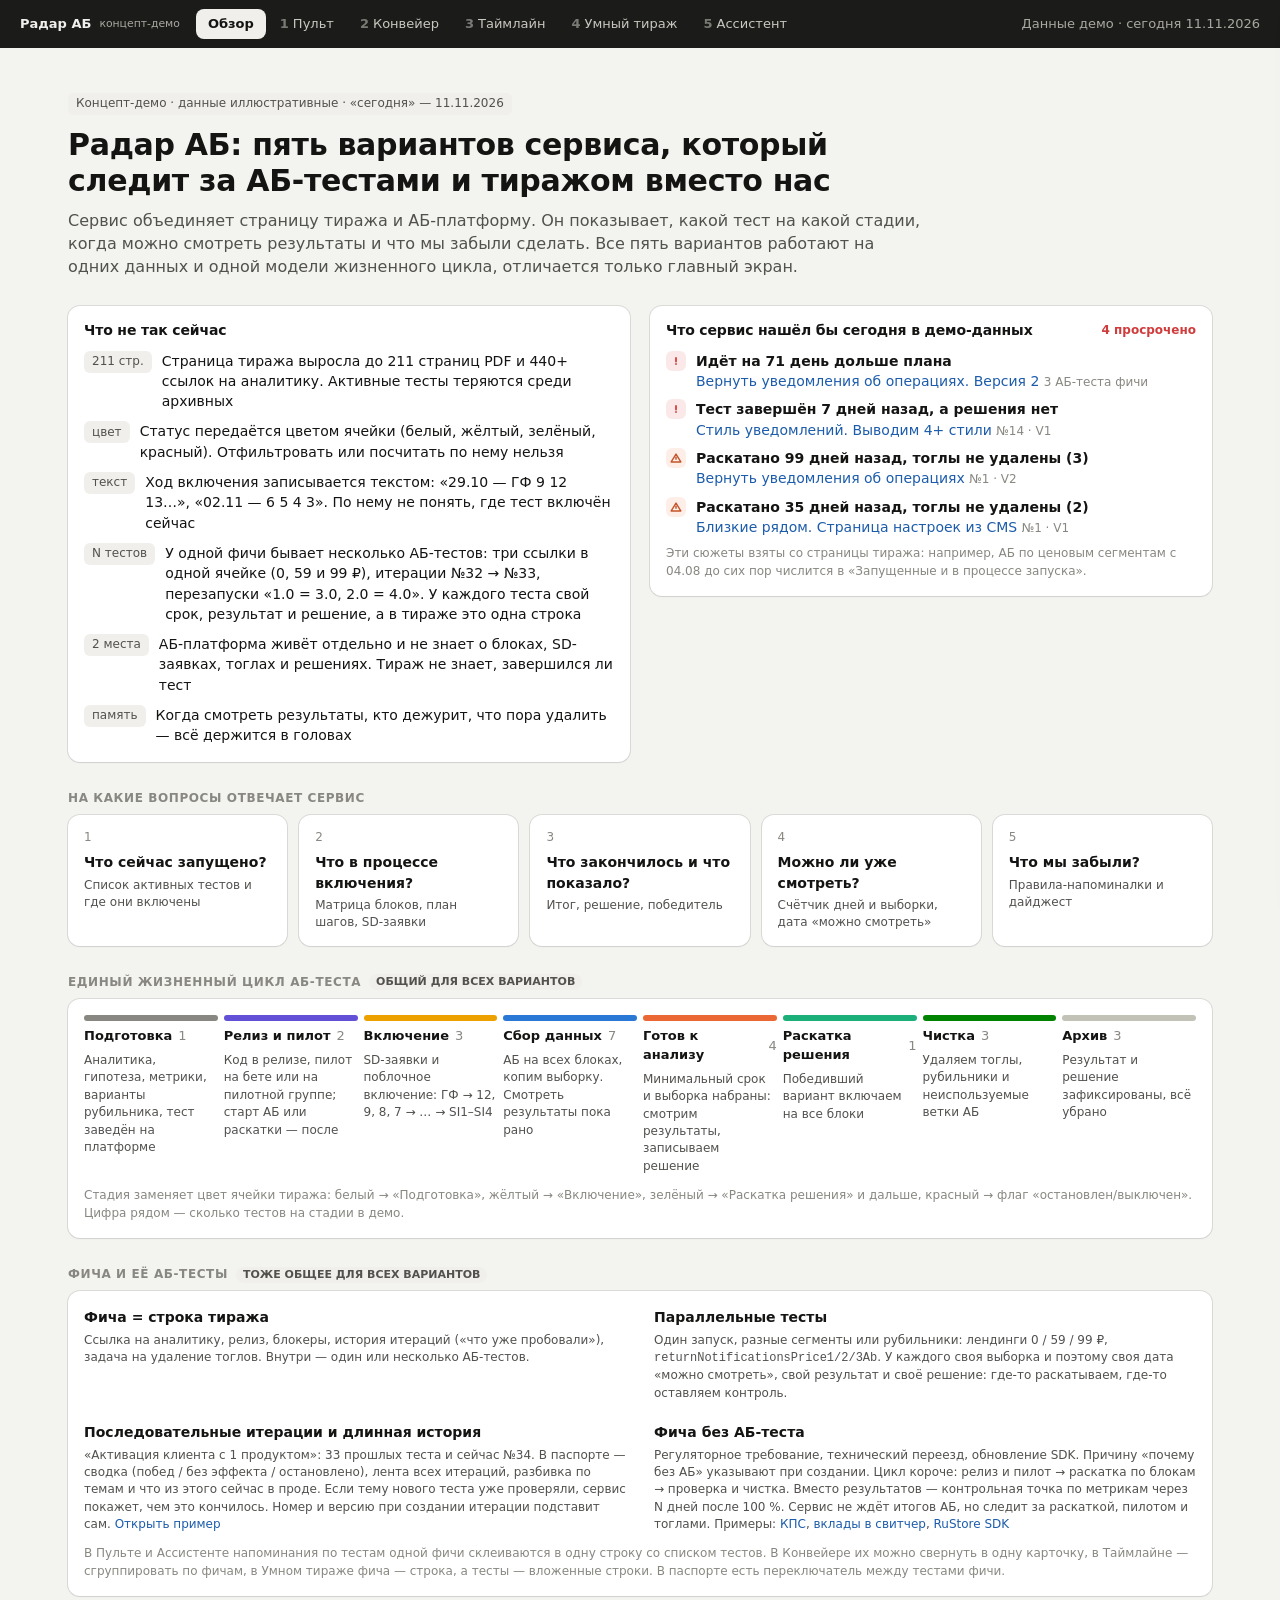
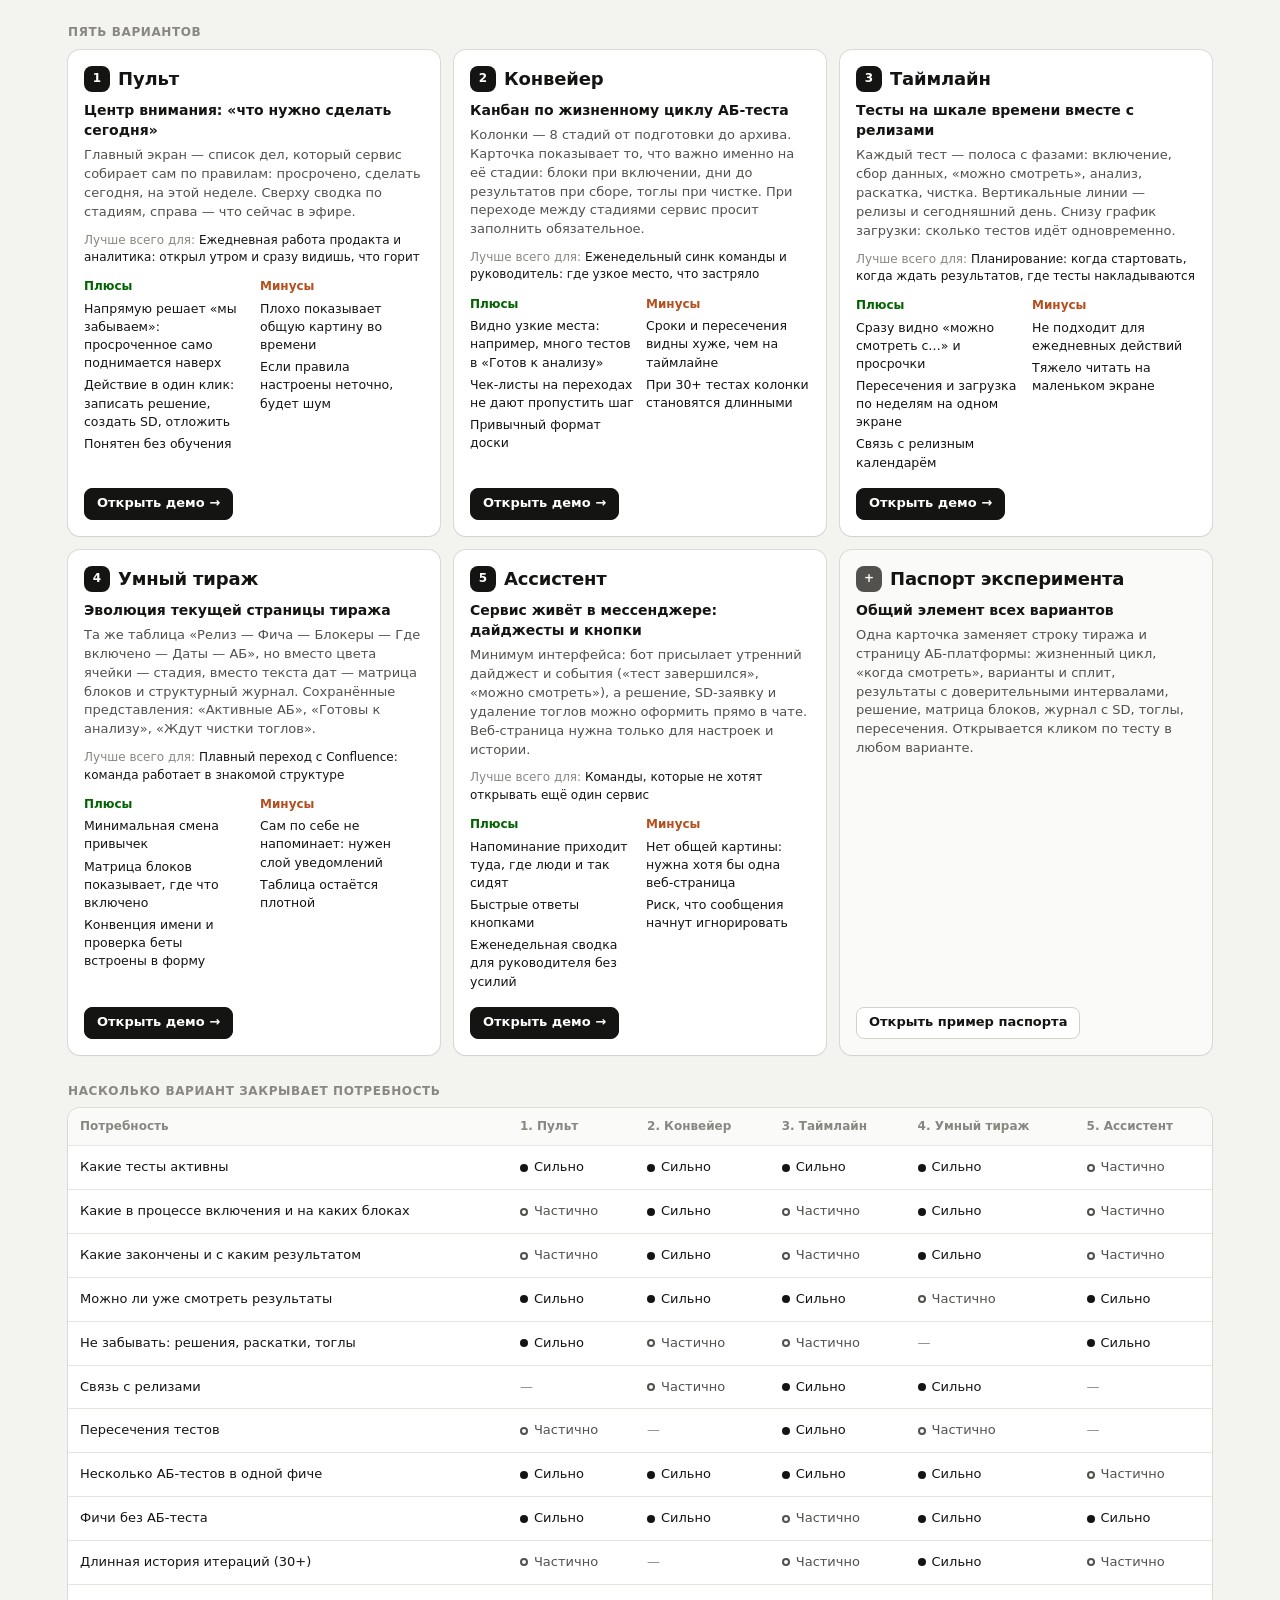
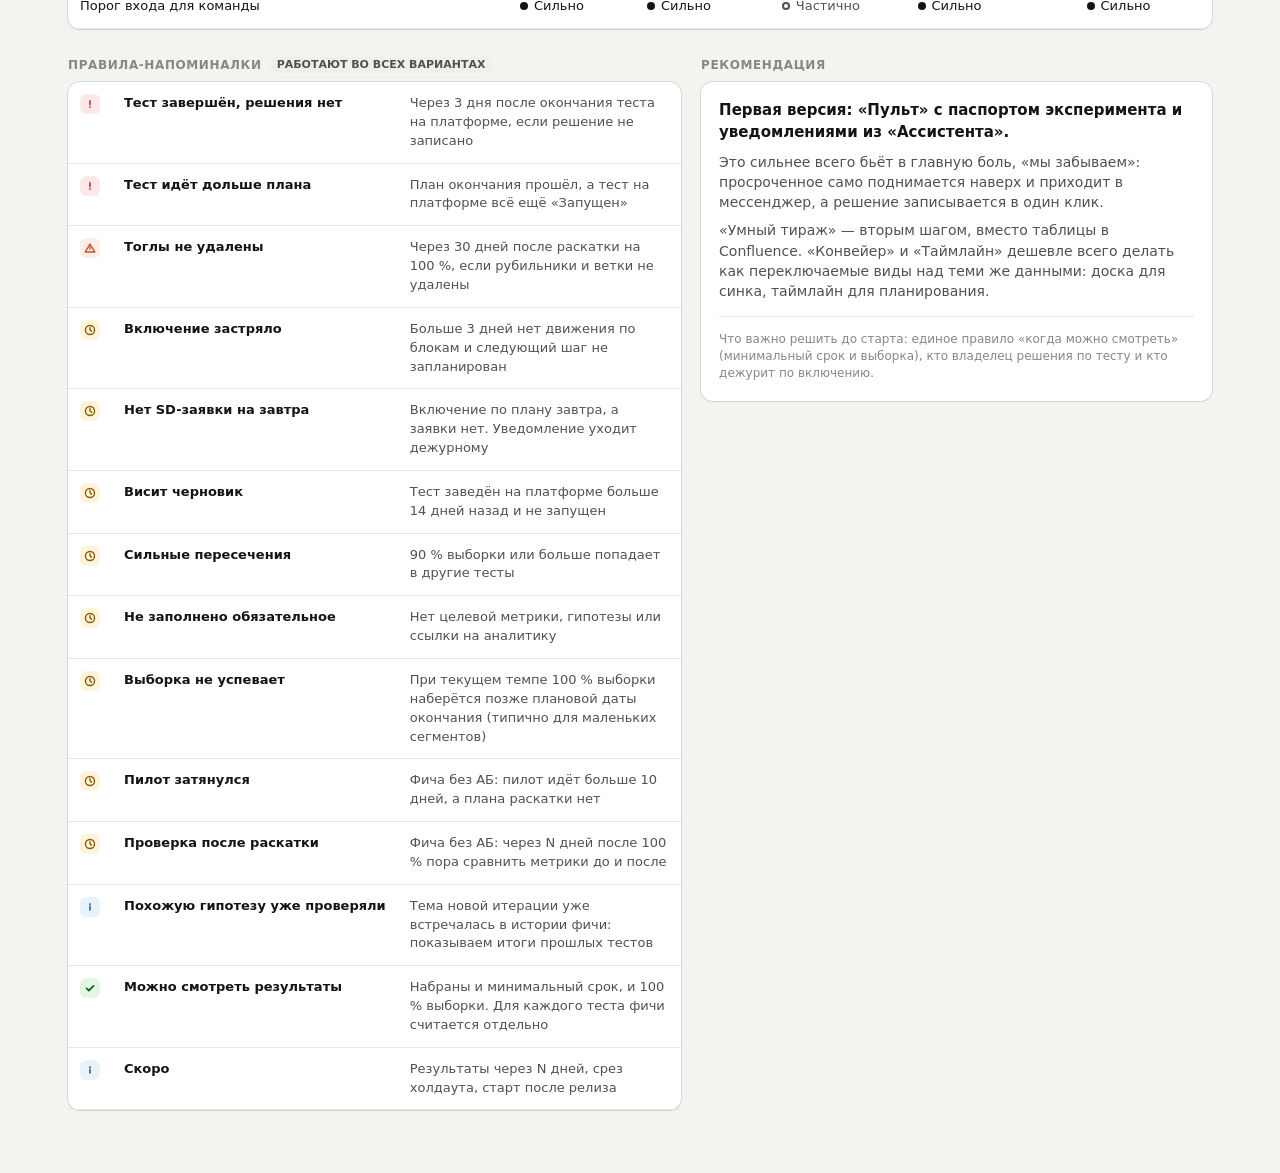
==== commit 020f5d4d: "Add no-A/B rollouts and long iteration history to «Радар АБ» demo - Features rolled out without an A" ====
--- a/ab-radar/index.html
+++ b/ab-radar/index.html
@@ -409,6 +409,13 @@
 .ftest.cur { background: linear-gradient(90deg, var(--accent-wash), transparent); margin: 0 -16px; padding: 10px 16px; }
 .fhist { display: grid; grid-template-columns: 74px 1fr auto; gap: 10px; padding: 6px 0; font-size: 13px; border-bottom: 1px solid var(--line); }
 .fhist:last-child { border-bottom: 0; }
+
+/* длинная история итераций */
+.hstrip { display: flex; gap: 2px; flex-wrap: wrap; align-items: center; }
+.hstrip i { width: 14px; height: 18px; border-radius: 3px; display: block; }
+.hstrip i.now { background: repeating-linear-gradient(45deg, #2a78d6 0 2px, #dbe8f8 2px 5px); box-shadow: inset 0 0 0 1.5px #2a78d6; }
+.hstrip.sm i { width: 10px; height: 12px; border-radius: 2px; }
+details.hall summary { cursor: pointer; font-size: 13px; color: var(--accent); margin-top: 12px; }
 
 </style>
 </head>
@@ -470,7 +477,7 @@
 /* Единый жизненный цикл АБ-теста — общий для всех вариантов сервиса */
 const STAGES = [
   { k: 'prep',       name: 'Подготовка',       color: '#898781', hint: 'Аналитика, гипотеза, метрики, варианты рубильника, тест заведён на платформе' },
-  { k: 'release',    name: 'Ждёт релиза',      color: '#6250d6', hint: 'Код в релизе, пилот на бете; старт АБ — после раскатки релиза' },
+  { k: 'release',    name: 'Релиз и пилот',    color: '#6250d6', hint: 'Код в релизе, пилот на бете или на пилотной группе; старт АБ или раскатки — после' },
   { k: 'enabling',   name: 'Включение',        color: '#eda100', hint: 'SD-заявки и поблочное включение: ГФ → 12, 9, 8, 7 → … → SI1–SI4' },
   { k: 'collecting', name: 'Сбор данных',      color: '#2a78d6', hint: 'АБ на всех блоках, копим выборку. Смотреть результаты пока рано' },
   { k: 'ready',      name: 'Готов к анализу',  color: '#eb6834', hint: 'Минимальный срок и выборка набраны: смотрим результаты, записываем решение' },
@@ -628,7 +635,7 @@
   {
     id: 'activ33',
     feature: 'Активация клиента с 1 продуктом',
-    iter: 33, branch: 'Заголовок', ver: 'V2', range: '87.0-88.0', launch: '01.10.2026',
+    iter: 33, branch: 'Заголовок', theme: 'Заголовок', ver: 'V2', range: '87.0-88.0', launch: '01.10.2026',
     key: 'activationTitleAb', release: '17.12', owner: 'Дмитрий П.',
     type: 'ab', platform: 'Завершён', stage: 'done',
     hypothesis: 'Заголовок «С уведомлениями спокойнее» может увеличить количество подключаемых уведомлений.',
@@ -662,7 +669,7 @@
   {
     id: 'activ32',
     feature: 'Активация клиента с 1 продуктом',
-    iter: 32, branch: 'Заголовок «Спокойнее за ваши деньги»', ver: 'V1', range: '85.0-86.0', launch: '21.09.2026',
+    iter: 32, branch: 'Заголовок «Спокойнее за ваши деньги»', theme: 'Заголовок', ver: 'V1', range: '85.0-86.0', launch: '21.09.2026',
     key: 'activationTitleAb', release: '17.12', owner: 'Дмитрий П.',
     type: 'ab', platform: 'Завершён', stage: 'done', flags: ['stopped'],
     hypothesis: 'Заголовок «Спокойнее за ваши деньги» может увеличить количество подключаемых уведомлений.',
@@ -877,6 +884,8 @@
     iter: 1, branch: 'настройки из CMS', ver: 'V1', range: '1.0-2.0', launch: 'DD.MM.YYYY',
     key: 'closeOnesSettingsCms', release: '17.12', owner: 'Игорь Л.',
     type: 'rollout', platform: 'Новый', stage: 'cleanup',
+    noAb: 'АБ отменили: UI не меняется, это перенос страницы в CMS. Черновик на платформе остался',
+    check: { what: 'Ошибки загрузки страницы из CMS, обращения в поддержку', days: 7, done: 'Проверено 14.10: без отклонений' },
     hypothesis: 'Перенос страницы настроек в CMS без изменения UI. Решили катить без АБ после FF-раскаток.',
     metric: '', metric2: '',
     minDays: 0, planDays: 0, sample: 0,
@@ -1030,18 +1039,155 @@
 /* История фичи: прошлые итерации, которых уже нет в работе */
 const FEATURE_META = {
   'f-style': { history: [
-    { it: '№1–8', what: 'Описания стилей «Мини» и «Позитивный», V1–V3', when: 'янв – май 2026', out: '2 победы раскатаны, 6 без эффекта', kind: 'win' },
-    { it: '№9', what: 'Порядок стилей на экране', when: 'июн 2026', out: 'Победил 21.0', kind: 'win' },
-    { it: '№10', what: 'Превью стиля в карточке', when: 'июл 2026', out: 'Нет эффекта', kind: 'none' },
-    { it: '№11', what: 'Новый стиль из CMS', when: 'июл 2026', out: 'Остановлен: ошибка CMS', kind: 'stop' },
-    { it: '№12', what: 'Новый стиль из CMS, V2 — перезапуск №11', when: 'авг 2026', out: 'Победил 31.0', kind: 'win' },
-    { it: '№13', what: 'Описание стиля «Мультики»', when: 'сен 2026', out: 'Нет эффекта', kind: 'none' },
+    { n: 8, it: '№1–8', theme: 'Описание стиля', what: 'Описания стилей «Мини» и «Позитивный», V1–V3', when: 'янв – май 2026', out: '2 победы раскатаны, 6 без эффекта', kind: 'win' },
+    { n: 9, it: '№9', theme: 'Порядок стилей', what: 'Порядок стилей на экране', when: 'июн 2026', out: 'Победил 21.0', kind: 'win' },
+    { n: 10, it: '№10', theme: 'Превью стиля', what: 'Превью стиля в карточке', when: 'июл 2026', out: 'Нет эффекта', kind: 'none' },
+    { n: 11, it: '№11', theme: 'Новый стиль', what: 'Новый стиль из CMS', when: 'июл 2026', out: 'Остановлен: ошибка CMS', kind: 'stop' },
+    { n: 12, it: '№12', theme: 'Новый стиль', what: 'Новый стиль из CMS, V2 — перезапуск №11', when: 'авг 2026', out: 'Победил 31.0', kind: 'win' },
+    { n: 13, it: '№13', theme: 'Описание стиля', what: 'Описание стиля «Мультики»', when: 'сен 2026', out: 'Нет эффекта', kind: 'none' },
   ] },
-  'f-br-cms': { history: [{ it: '№1', what: 'Текст кнопки на лендинге', when: 'авг 2026', out: 'Нет эффекта', kind: 'none' }] },
-  'f-cards': { history: [{ it: '—', what: 'Карточки с маскотом, 1.0–2.0', when: 'апр 2026', out: 'Победил 2.0, раскатано', kind: 'win' }] },
-  'f-react': { history: [{ it: 'Итерация 1', what: 'Базовый набор реакций', when: 'май 2026', out: 'Раскатано 1.0', kind: 'win' }] },
-  'f-shtorka': { history: [{ it: '№1', what: 'Шторка детализации, 1.0–2.0', when: 'авг 2026', out: 'Остановлен: некорректные тексты', kind: 'stop' }] },
-  'f-return1': { history: [{ it: 'Перезапуск', what: '1.0/2.0 → 3.0/4.0 из-за ошибки сплита', when: '17.06.2026', out: 'Данные до перезапуска не учитываются', kind: 'stop' }] },
+  'f-br-cms': { history: [{ n: 1, it: '№1', what: 'Текст кнопки на лендинге', when: 'авг 2026', out: 'Нет эффекта', kind: 'none' }] },
+  'f-cards': { history: [{ n: 0, it: '—', what: 'Карточки с маскотом, 1.0–2.0', when: 'апр 2026', out: 'Победил 2.0, раскатано', kind: 'win' }] },
+  'f-react': { history: [{ n: 1, it: 'Итерация 1', what: 'Базовый набор реакций', when: 'май 2026', out: 'Раскатано 1.0', kind: 'win' }] },
+  'f-shtorka': { history: [{ n: 1, it: '№1', what: 'Шторка детализации, 1.0–2.0', when: 'авг 2026', out: 'Остановлен: некорректные тексты', kind: 'stop' }] },
+  'f-return1': { history: [{ n: 0, it: 'Перезапуск', what: '1.0/2.0 → 3.0/4.0 из-за ошибки сплита', when: '17.06.2026', out: 'Данные до перезапуска не учитываются', kind: 'stop' }] },
+};
+
+/* ------------------------------------------------------------------
+   Фичи без АБ-теста (АБ не планируется) — тоже строки тиража
+   ------------------------------------------------------------------ */
+EXPERIMENTS.push(
+  {
+    id: 'kps', fid: 'f-kps',
+    feature: 'Целевое управление по КПС и кредитным картам',
+    iter: 1, branch: 'раскатка на всех', ver: 'V1', range: '2.0', launch: '22.10.2026',
+    key: 'targetedKpsCardsControl', release: '17.14', owner: 'Игорь Л.',
+    type: 'rollout', platform: 'Нет', stage: 'enabling',
+    noAb: 'Регуляторное требование: функция должна быть у всех клиентов, контрольная группа недопустима',
+    check: { what: 'Обращения в поддержку, ошибки экрана, доля отключений уведомлений по картам', days: 7 },
+    hypothesis: 'Без АБ. Клиент управляет уведомлениями по КПС и кредитным картам на одном экране.',
+    metric: '', metric2: '', minDays: 0, planDays: 0, sample: 0,
+    dates: { created: '15.10.2026', rolloutStart: '22.10.2026' },
+    variants: [{ v: '2.0', name: 'Новый экран управления уведомлениями', share: 100 }],
+    results: null, decision: null,
+    events: [
+      { d: '22.10.2026', t: 'beta', b: ['Бета+'], v: '2.0', txt: 'Включаем в Бета+ на ГФ', sd: 'SD0002379510' },
+      { d: '28.10.2026', t: 'on', b: ['ГФ'], v: '2.0', txt: 'Включено 2.0 на пром ГФ', sd: 'SD0002427502' },
+      { d: '04.11.2026', t: 'on', b: ['12', '9', '8', '7'], v: '2.0', txt: 'Включено 2.0', sd: 'SD0002410733' },
+      { d: '12.11.2026', t: 'plan', b: ['6', '5', '4'], v: '2.0', txt: 'План: включить 2.0', sd: 'SD0002448901' },
+      { d: '13.11.2026', t: 'plan', b: ['3', '2', '1'], v: '2.0', txt: 'План: включить 2.0', sd: 'SD0002448902' },
+      { d: '16.11.2026', t: 'plan', b: ['SI1', 'SI2', 'SI3', 'SI4'], v: '2.0', txt: 'План: включить 2.0' },
+    ],
+    toggles: [{ n: 'targetedKpsCardsControl', kind: 'тогл', st: 'todo' }],
+    cross: { clean: 0, mixed: 0, with: [] },
+  },
+  {
+    id: 'dep-switch', fid: 'f-dep-switch',
+    feature: 'Уведомления по вкладам переезжают в единый свитчер уведомлений',
+    iter: 1, branch: 'пилот', ver: 'V1', range: '2.0', launch: '29.10.2026',
+    key: 'depositNotificationsUnifiedSwitcher', release: '17.12', owner: 'Ольга В.',
+    type: 'rollout', platform: 'Нет', stage: 'release',
+    noAb: 'Технический переезд: для клиента ничего не меняется. Проверяем на пилотной группе сотрудников',
+    pilot: { group: 'Пилотная группа сотрудников, 9 человек', since: '29.10.2026', feedback: '2 замечания, оба исправлены в 17.13' },
+    check: { what: 'Расхождения настроек уведомлений до и после переезда, обращения', days: 7 },
+    hypothesis: 'Без АБ. Настройки уведомлений по вкладам переезжают в единый свитчер без изменений для клиента.',
+    metric: '', metric2: '', minDays: 0, planDays: 0, sample: 0,
+    dates: { created: '20.10.2026' },
+    variants: [{ v: '2.0', name: 'Единый свитчер', share: 100 }],
+    results: null, decision: null,
+    events: [
+      { d: '28.10.2026', t: 'note', txt: 'Заявка на включение на пилотную группу по ЕПК', sd: 'SD0002436073' },
+      { d: '29.10.2026', t: 'beta', b: ['Бета+'], v: '2.0', txt: 'Включено на пилотную группу на ГФ (с 17.13)' },
+      { d: '05.11.2026', t: 'note', txt: 'Пилот: 2 замечания, оба исправлены в 17.13' },
+    ],
+    toggles: [{ n: 'depositNotificationsUnifiedSwitcher', kind: 'тогл', st: 'todo' }],
+    cross: { clean: 0, mixed: 0, with: [] },
+  },
+  {
+    id: 'rustore', fid: 'f-rustore',
+    feature: 'Обновление RuStore SDK до версии 7.5.0',
+    iter: 1, branch: 'обновление', ver: 'V1', range: '—', launch: '27.10.2026',
+    key: '—', release: '17.14', owner: 'Дмитрий П.',
+    type: 'rollout', platform: 'Нет', stage: 'done',
+    noAb: 'Обновление библиотеки без рубильников: включается вместе с релизом',
+    check: { what: 'Crash-free, ошибки доставки пушей через RuStore', days: 7, done: 'Проверено 03.11: без отклонений' },
+    hypothesis: 'Без АБ. Обновление SDK, поведение для клиента не меняется.',
+    metric: '', metric2: '', minDays: 0, planDays: 0, sample: 0,
+    dates: { created: '01.10.2026', rolloutStart: '27.10.2026', rolloutDoneAt: '27.10.2026', cleanupDoneAt: '03.11.2026' },
+    variants: [{ v: '7.5.0', name: 'Новая версия SDK', share: 100 }],
+    results: null, decision: null,
+    events: [
+      { d: '27.10.2026', t: 'note', txt: 'Вышло в релизе 17.14 на всех клиентов, рубильников нет' },
+      { d: '03.11.2026', t: 'sys', txt: 'Проверка через 7 дней: crash-free и доставка пушей без отклонений' },
+    ],
+    toggles: [],
+    cross: { clean: 0, mixed: 0, with: [] },
+  },
+);
+
+/* ------------------------------------------------------------------
+   Фича с длинной историей: 33 прошлых АБ-теста и новая итерация №34
+   ------------------------------------------------------------------ */
+EXPERIMENTS.push({
+  id: 'activ34', fid: 'f-activ',
+  feature: 'Активация клиента с 1 продуктом',
+  iter: 34, branch: 'Иллюстрация с маскотом в шторке', theme: 'Иллюстрация', ver: 'V5', range: '89.0-90.0', launch: '09.11.2026',
+  key: 'activationIllustrationAb', release: '17.14', owner: 'Дмитрий П.',
+  type: 'ab', platform: 'Запущен', stage: 'collecting',
+  hypothesis: 'Иллюстрация с маскотом в шторке активации увеличит количество подключаемых уведомлений у клиентов с одним продуктом.',
+  metric: 'Подключение уведомлений', metric2: 'Закрытия шторки без действия',
+  minDays: 14, planDays: 28, sample: 18,
+  dates: { created: '30.10.2026', enableStart: '06.11.2026', fullAt: '09.11.2026' },
+  variants: [
+    { v: '89.0', name: 'Контроль — иллюстрация из №27', share: 50, control: true },
+    { v: '90.0', name: 'Иллюстрация с маскотом', share: 50 },
+  ],
+  results: null, decision: null,
+  events: [
+    { d: '30.10.2026', t: 'note', txt: 'Заведена итерация №34: номер и версия подставлены автоматически' },
+    { d: '06.11.2026', t: 'ab', b: ['ГФ'], txt: 'Запущен АБ 50/50 на пром ГФ', sd: 'SD0002426011' },
+    { d: '09.11.2026', t: 'ab', b: ['12', '9', '8', '7', '6', '5', '4', '3', '2', '1', 'SI1', 'SI2', 'SI3', 'SI4'], txt: 'Запущен АБ — все блоки', sd: 'SD0002433150' },
+  ],
+  toggles: [{ n: 'activationIllustrationAb', kind: 'рубильник', st: 'todo' }],
+  cross: { clean: 30, mixed: 70, with: ['ap-0'] },
+});
+
+const H = (n, theme, what, when, out, kind) => ({ n, it: '№' + n, theme, what, when, out, kind });
+FEATURE_META['f-activ'] = {
+  prod: 'Сейчас в проде — сумма побед: момент показа из №4, бонус из №8, порядок продуктов из №12, заголовок из №21, кнопка из №26, иллюстрация из №27',
+  history: [
+    H(1, 'Заголовок', '«Подключите уведомления»', 'мар 2024', 'Победил 2.0', 'win'),
+    H(2, 'Текст кнопки', '«Подключить» против «Включить»', 'апр 2024', 'Нет эффекта', 'none'),
+    H(3, 'Иллюстрация', 'Телефон с пушем', 'апр 2024', 'Нет эффекта', 'none'),
+    H(4, 'Момент показа', 'Показ после второго входа', 'май 2024', 'Победил 2.0', 'win'),
+    H(5, 'Порядок продуктов', 'Карты выше вкладов', 'июн 2024', 'Нет эффекта', 'none'),
+    H(6, 'Заголовок', '«Будьте в курсе операций», V2', 'июн 2024', 'Нет эффекта', 'none'),
+    H(7, 'Бонус', 'Месяц уведомлений бесплатно', 'июл 2024', 'Остановлен: ошибка тарификации', 'stop'),
+    H(8, 'Бонус', 'Месяц бесплатно, V2 — перезапуск №7', 'авг 2024', 'Победил 2.0', 'win'),
+    H(9, 'Push-напоминание', 'Напоминание через 3 дня', 'сен 2024', 'Нет эффекта', 'none'),
+    H(10, 'Текст кнопки', '«Попробовать бесплатно», V2', 'окт 2024', 'Нет эффекта', 'none'),
+    H(11, 'Иллюстрация', 'Абстрактная иллюстрация, V2', 'ноя 2024', 'Нет эффекта', 'none'),
+    H(12, 'Порядок продуктов', 'Самый частый продукт первым, V2', 'дек 2024', 'Победил 3.0', 'win'),
+    H(13, 'Заголовок', '«Знайте о каждом списании», V3', 'янв 2025', 'Нет эффекта', 'none'),
+    H(14, 'Момент показа', 'Показ после оплаты, V2', 'фев 2025', 'Нет эффекта', 'none'),
+    H(15, 'Push-напоминание', 'Напоминание через 1 день, V2', 'мар 2025', 'Остановлен: жалобы на частые пуши', 'stop'),
+    H(16, 'Бонус', 'Кешбэк за подключение, V3', 'апр 2025', 'Нет эффекта', 'none'),
+    H(17, 'Заголовок', '«Спокойнее с уведомлениями», V4', 'май 2025', 'Нет эффекта', 'none'),
+    H(18, 'Текст кнопки', '«Включить за 0 ₽», V3', 'июн 2025', 'Нет эффекта', 'none'),
+    H(19, 'Иллюстрация', 'Маскот на экране, V3', 'июл 2025', 'Нет эффекта', 'none'),
+    H(20, 'Момент показа', 'Показ в выходные, V3', 'авг 2025', 'Остановлен: пересечение с акцией', 'stop'),
+    H(21, 'Заголовок', '«Все операции под рукой», V5', 'сен 2025', 'Победил 2.0', 'win'),
+    H(22, 'Порядок продуктов', 'Без вкладов, V3', 'окт 2025', 'Нет эффекта', 'none'),
+    H(23, 'Бонус', 'Баллы за подключение, V4', 'ноя 2025', 'Нет эффекта', 'none'),
+    H(24, 'Заголовок', '«Деньги под контролем», V6', 'дек 2025', 'Нет эффекта', 'none'),
+    H(25, 'Push-напоминание', 'Напоминание с примером пуша, V3', 'янв 2026', 'Нет эффекта', 'none'),
+    H(26, 'Текст кнопки', '«Подключить уведомления», V4', 'фев 2026', 'Победил 2.0', 'win'),
+    H(27, 'Иллюстрация', 'Скриншот пуша с суммой, V4', 'мар 2026', 'Победил 2.0', 'win'),
+    H(28, 'Момент показа', 'Показ при первом переводе, V4', 'апр 2026', 'Нет эффекта', 'none'),
+    H(29, 'Бонус', 'Скидка на первый месяц, V5', 'май 2026', 'Остановлен: не прошёл ПСИ', 'stop'),
+    H(30, 'Заголовок', '«Уведомления — это безопасность», V7', 'июн 2026', 'Нет эффекта', 'none'),
+    H(31, 'Порядок продуктов', 'Кредитки первыми, V4', 'авг 2026', 'Нет эффекта', 'none'),
+  ],
 };
 
 
@@ -1199,7 +1345,7 @@
 
   if (['enabling', 'rollout'].includes(e.stage)) {
     const np = e.nextPlan;
-    const what = e.stage === 'rollout' ? `включение ${e.decision?.winner || ''}` : 'включение АБ';
+    const what = e.type === 'rollout' ? `включение ${e.variants[0].v}` : e.stage === 'rollout' ? `включение ${e.decision?.winner || ''}` : 'включение АБ';
     if (!np) {
       const n = e.lastMove ? days(e.lastMove, t) : 0;
       if (n >= 3) add('warn', `Включение стоит ${dn(n)}`, `Включено на ${e.coverage} из ${ALL_BLOCKS.length} блоков, следующий шаг не запланирован`, e.lastMove, { k: 'plan', label: 'Запланировать шаг' }, 'stuck');
@@ -1224,6 +1370,25 @@
 
   if (['enabling', 'collecting', 'ready'].includes(e.stage) && e.type !== 'holdout' && e.cross.mixed >= 90) {
     add('warn', `Пересечения: ${e.cross.mixed}% выборки в других тестах`, `Пересекается с: ${e.cross.with.map((id) => EX[id] ? `${EX[id].feature} №${EX[id].iter}` : id).join('; ')}. Проверьте, не смешиваются ли эффекты`, null, { k: 'cross', label: 'Посмотреть' }, 'cross');
+  }
+
+  /* фичи без АБ: пилот и проверка после раскатки вместо результатов */
+  if (e.pilot && e.stage === 'release') {
+    const n = days(D(e.pilot.since), t);
+    if (n >= 10 && !e.nextPlan) add('warn', `Пилот идёт ${dn(n)}, решения о раскатке нет`, `${e.pilot.group}. ${e.pilot.feedback}. Раскатываем на всех или продлеваем пилот?`, addDays(D(e.pilot.since), 10), { k: 'pilot', label: 'Запланировать раскатку' }, 'pilot');
+  }
+  if (e.type === 'rollout' && e.check && !e.check.done && e.d.rolloutDoneAt) {
+    const due = addDays(e.d.rolloutDoneAt, e.check.days);
+    if (due <= t) add('warn', 'Проверьте метрики после раскатки', `Вместо АБ: ${e.check.what}. Сравнение до и после, срок был ${fmt(due)}`, due, { k: 'check', label: 'Отметить проверку' }, 'postcheck');
+    else add('info', `Проверка метрик после раскатки ${fmtH(due)}`, `Вместо АБ: ${e.check.what}`, due, { k: 'remind', label: 'Напомнить мне' }, 'postcheck');
+  }
+  /* длинная история: похожую гипотезу уже проверяли */
+  if (e.theme && ['prep', 'release', 'enabling', 'collecting'].includes(e.stage)) {
+    const hist = ((FEATURE_META[e.fid] || {}).history || []).filter((h) => h.theme === e.theme);
+    if (hist.length) {
+      const wins = hist.filter((h) => h.kind === 'win');
+      add('info', `Тему «${e.theme}» уже проверяли ${hist.length} ${plural(hist.length, 'раз', 'раза', 'раз')}`, hist.map((h) => `${h.it} ${h.what} — ${h.out.toLowerCase()}`).join('; ') + (wins.length ? `. В проде сейчас победитель ${wins[wins.length - 1].it}` : ''), null, { k: 'open', label: 'История фичи' }, 'similar');
+    }
   }
 
   if (e.stage === 'release' && e.d.plannedStart) {
@@ -1272,6 +1437,7 @@
 
 function outcome(e) {
   if (e.flags.includes('stopped')) return 'Остановлен досрочно';
+  if (e.type === 'rollout') return ['cleanup', 'done'].includes(e.stage) ? 'Раскатано без АБ' : 'Раскатка без АБ';
   if (!e.decision) return '';
   if (e.results?.direction === 'noninf') return `Не хуже контроля · ${e.decision.winner}`;
   const w = e.variants.find((v) => v.v === e.decision.winner);
@@ -1430,10 +1596,13 @@
   ${R.threshold != null ? `<div class="small muted" style="margin-top:6px">Красная линия — порог «не хуже»: ${sgn(R.threshold)} п.п.</div>` : ''}`;
 }
 
+const ROLLOUT_STEPS = { prep: 'Подготовка', release: 'Релиз и пилот', enabling: 'Раскатка по блокам', cleanup: 'Проверка и чистка', done: 'Архив' };
 function stepper(e) {
-  const cur = STAGE[e.stage].i;
-  const dateFor = { prep: e.d.created, enabling: e.d.enableStart, collecting: e.d.fullAt, ready: e.minAt && e.minAt <= TODAY ? e.minAt : null, rollout: e.decision ? D(e.decision.d) : null, cleanup: e.d.rolloutDoneAt, done: e.d.cleanupDoneAt };
-  return `<div class="stepper">${STAGES.map((s, i) => `<div class="step ${i < cur ? 'done' : i === cur ? 'cur' : ''}" style="--c:${s.color}" title="${esc(s.hint)}"><span class="bar"></span><span>${s.name}<br><small>${dateFor[s.k] && i <= cur ? fmt(dateFor[s.k]) : '&nbsp;'}</small></span></div>`).join('')}</div>`;
+  const noAb = e.type === 'rollout';
+  const list = noAb ? STAGES.filter((s) => ROLLOUT_STEPS[s.k]) : STAGES;
+  const cur = list.findIndex((s) => s.k === e.stage);
+  const dateFor = { prep: e.d.created, release: e.pilot ? D(e.pilot.since) : null, enabling: noAb ? e.d.rolloutStart : e.d.enableStart, collecting: e.d.fullAt, ready: e.minAt && e.minAt <= TODAY ? e.minAt : null, rollout: e.decision ? D(e.decision.d) : null, cleanup: e.d.rolloutDoneAt, done: e.d.cleanupDoneAt };
+  return `<div class="stepper" style="grid-template-columns:repeat(${list.length},1fr)">${list.map((s, i) => `<div class="step ${i < cur ? 'done' : i === cur ? 'cur' : ''}" style="--c:${s.color}" title="${esc(s.hint)}"><span class="bar"></span><span>${noAb ? ROLLOUT_STEPS[s.k] : s.name}<br><small>${dateFor[s.k] && i <= cur ? fmt(dateFor[s.k]) : '&nbsp;'}</small></span></div>`).join('')}</div>`;
 }
 
 function journal(e) {
@@ -1487,19 +1656,82 @@
   return `<div class="ftabs">${f.tests.map((t) => `<a href="#" class="ftab ${t.id === e.id ? 'on' : ''}" data-open="${t.id}" title="${esc(STAGE[t.stage].name)}">${stageDot(t.stage)}${esc(t.seg ? t.label : '№' + t.iter + ' ' + t.ver)}</a>`).join('')}</div>`;
 }
 
+function pastOf(f) {
+  const kindOf = (t) => (t.flags.includes('stopped') ? 'stop' : outcome(t).startsWith('Победил') || outcome(t).startsWith('Не хуже') ? 'win' : 'none');
+  const fromTests = f.tests.filter((t) => t.stage === 'done' && t.type !== 'rollout').map((t) => ({
+    n: t.iter, it: '№' + t.iter, theme: t.theme || t.branch, what: `${t.branch}, ${t.ver}`, when: `${MON[(t.d.enableStart || t.d.created).getMonth()]} ${(t.d.enableStart || t.d.created).getFullYear()}`,
+    out: t.flags.includes('stopped') ? 'Остановлен: ошибка разметки' : outcome(t), kind: kindOf(t), id: t.id,
+  }));
+  return [...f.history, ...fromTests].sort((a, b) => a.n - b.n);
+}
+const HK = { win: 'good', none: 'info', stop: 'warn' };
+const HCOLOR = { win: '#0ca30c', none: '#c3c2b7', stop: '#fab219' };
+const HNAME = { win: 'Победа', none: 'Нет эффекта', stop: 'Остановлен' };
+
+function histRow(h) {
+  return `<div class="fhist" data-htext="${esc((h.it + ' ' + h.theme + ' ' + h.what + ' ' + h.out).toLowerCase())}"><span class="muted tnum">${esc(h.it)}</span><span>${h.id ? `<a href="#" data-open="${h.id}">${esc(h.what)}</a>` : esc(h.what)} <span class="muted small">· ${esc(h.theme ? h.theme + ' · ' : '')}${esc(h.when)}</span></span><span class="sev-label ${HK[h.kind]}">${esc(h.out)}</span></div>`;
+}
+
+function historyBlock(f, e) {
+  const past = pastOf(f);
+  if (!past.length) return '';
+  if (past.length <= 8) return `<div class="small" style="font-weight:650;margin-bottom:4px">Что уже пробовали</div>${past.slice().reverse().map(histRow).join('')}`;
+  const cnt = (k) => past.filter((h) => h.kind === k).length;
+  const themes = [...new Set(past.map((h) => h.theme))];
+  const cur = f.tests.filter((t) => t.stage !== 'done');
+  const meta = FEATURE_META[f.id] || {};
+  return `
+    <div class="small" style="font-weight:650;margin-bottom:8px">История фичи: ${past.length} ${plural(past.length, 'АБ-тест', 'АБ-теста', 'АБ-тестов')} до текущего</div>
+    <div class="row wrap" style="gap:8px;margin-bottom:10px">
+      <span class="chip"><span class="dot" style="background:${HCOLOR.win}"></span>Побед ${cnt('win')}</span>
+      <span class="chip"><span class="dot" style="background:${HCOLOR.none}"></span>Без эффекта ${cnt('none')}</span>
+      <span class="chip"><span class="dot" style="background:${HCOLOR.stop}"></span>Остановлено ${cnt('stop')}</span>
+      <span class="small muted">с ${esc(past[0].when)}</span>
+    </div>
+    <div class="hstrip">${past.map((h) => `<i style="background:${HCOLOR[h.kind]}" data-tip="<b>${esc(h.it)} · ${esc(h.theme)}</b><br>${esc(h.what)}<br>${esc(h.when)} · ${esc(h.out)}"></i>`).join('')}${cur.map((t) => `<i class="now" data-tip="<b>№${t.iter} · сейчас</b><br>${esc(t.branch)}"></i>`).join('')}</div>
+    <div class="row small muted" style="justify-content:space-between;margin-top:4px"><span>${esc(past[0].it)}</span><span>${cur.length ? '№' + cur[cur.length - 1].iter + ' — сейчас' : esc(past[past.length - 1].it)}</span></div>
+    ${meta.prod ? `<div class="small" style="margin-top:12px;padding:8px 10px;border-radius:8px;background:#e5f5e5;color:#0b3d0b">${esc(meta.prod)}</div>` : ''}
+    <table class="t" style="margin-top:12px"><thead><tr><th style="position:static">Тема</th><th style="position:static">Тестов</th><th style="position:static">Итоги по порядку</th><th style="position:static">Последний</th></tr></thead><tbody>
+      ${themes.map((th) => { const L = past.filter((h) => h.theme === th); const last = L[L.length - 1]; const isCur = e.theme === th && e.stage !== 'done';
+        return `<tr style="${isCur ? 'background:var(--accent-wash)' : ''}"><td><b>${esc(th)}</b>${isCur ? '<br><span class="small" style="color:var(--accent)">тема текущего теста</span>' : ''}</td><td class="tnum">${L.length}</td>
+        <td><span class="hstrip sm">${L.map((h) => `<i style="background:${HCOLOR[h.kind]}" data-tip="<b>${esc(h.it)}</b> ${esc(h.what)}<br>${esc(h.out)}"></i>`).join('')}</span></td>
+        <td class="small"><span class="muted">${esc(last.it)}</span> <span class="sev-label ${HK[last.kind]}">${esc(last.out)}</span></td></tr>`; }).join('')}
+    </tbody></table>
+    <details class="hall"><summary>Все ${past.length} ${plural(past.length, 'итерация', 'итерации', 'итераций')}</summary>
+      <div class="search" style="margin:10px 0;min-width:0">${ICON.search}<input data-hsearch placeholder="Поиск по истории: тема, текст, номер…"></div>
+      <div>${past.slice().reverse().map(histRow).join('')}</div>
+    </details>`;
+}
+
 function featureSection(e) {
   const f = featureOf(e);
-  if (f.tests.length < 2 && !f.history.length) return '';
-  const hk = { win: 'good', none: 'info', stop: 'warn' };
-  return `<div class="sec"><h3>Фича: ${f.tests.length} ${plural(f.tests.length, 'АБ-тест', 'АБ-теста', 'АБ-тестов')} в работе${f.history.length ? ` и ${f.history.length} в истории` : ''}<span class="sp"></span><span class="small muted" style="font-weight:400">${featureKind(f)}</span></h3>
-    ${f.tests.length > 1 ? `<div>${f.tests.map((t) => `<div class="ftest ${t.id === e.id ? 'cur' : ''}">
+  const past = pastOf(f);
+  const work = f.tests.filter((t) => t.stage !== 'done');
+  if (work.length < 2 && !past.length) return '';
+  return `<div class="sec"><h3>Фича: ${work.length} в работе${past.length ? ` · ${past.length} в истории` : ''}<span class="sp"></span><span class="small muted" style="font-weight:400">${featureKind(f)}</span></h3>
+    ${work.length > 1 ? `<div>${work.map((t) => `<div class="ftest ${t.id === e.id ? 'cur' : ''}">
       <div class="row" style="gap:8px;min-width:0">${stageDot(t.stage)}<a href="#" data-open="${t.id}" style="color:var(--ink);font-weight:600">${esc(t.label)}</a><span class="small muted nowrap">${t.tag} · <span class="mono">${t.key}</span></span></div>
       <span class="small ink2 nowrap" style="text-align:right">${STAGE[t.stage].name}</span>
       <div class="small ink2">${esc(testBrief(t))}${t.alerts.find((a) => ['crit', 'serious', 'warn'].includes(a.sev)) ? ` · <span class="sev-label ${t.alerts[0].sev}">${esc(t.alerts[0].title)}</span>` : ''}</div>
       <span class="small muted" style="text-align:right">${t.id === e.id ? 'открыт' : ''}</span>
     </div>`).join('')}</div>
-    <div class="small muted" style="margin-top:8px">${isParallel(f) ? 'У каждого сегмента свой рубильник, своя выборка, срок готовности, результат и решение. Общими остаются строка тиража, аналитика и задача на удаление тоглов.' : 'Итерации идут друг за другом. Новая итерация получает следующий номер, а при перезапуске с той же гипотезой поднимается версия сути теста.'}</div>` : ''}
-    ${f.history.length ? `<div style="margin-top:${f.tests.length > 1 ? 14 : 0}px"><div class="small" style="font-weight:650;margin-bottom:4px">Что уже пробовали</div>${f.history.slice().reverse().map((h) => `<div class="fhist"><span class="muted tnum">${esc(h.it)}</span><span>${esc(h.what)} <span class="muted small">· ${esc(h.when)}</span></span><span class="sev-label ${hk[h.kind]}">${esc(h.out)}</span></div>`).join('')}</div>` : ''}
+    <div class="small muted" style="margin:8px 0 14px">${isParallel(f) ? 'У каждого сегмента свой рубильник, своя выборка, срок готовности, результат и решение. Общими остаются строка тиража, аналитика и задача на удаление тоглов.' : 'Итерации идут друг за другом. Новая итерация получает следующий номер, а при перезапуске с той же гипотезой поднимается версия сути теста.'}</div>` : ''}
+    ${historyBlock(f, e)}
+  </div>`;
+}
+
+function noAbSection(e) {
+  const c = e.check || {};
+  const due = e.d.rolloutDoneAt && c.days ? addDays(e.d.rolloutDoneAt, c.days) : null;
+  return `<div class="sec"><h3>Без АБ-теста <span class="sp"></span><span class="chip">АБ не планируется</span></h3>
+    <div class="kv">
+      <dt>Почему без АБ</dt><dd>${esc(e.noAb || 'Не указано')}</dd>
+      ${e.pilot ? `<dt>Пилот</dt><dd>${esc(e.pilot.group)} · с ${e.pilot.since}<br><span class="small ink2">${esc(e.pilot.feedback)}</span></dd>` : ''}
+      <dt>Включаемое значение</dt><dd><span class="mono">${esc(e.variants[0].v)}</span> — ${esc(e.variants[0].name)} · на всех клиентов</dd>
+      ${c.what ? `<dt>Что проверяем вместо АБ</dt><dd>${esc(c.what)}</dd>` : ''}
+      ${c.days ? `<dt>Контрольная точка</dt><dd>${c.done ? `<span class="sev-label good">${esc(c.done)}</span>` : due ? `${fmt(due, true)} — через ${dn(c.days)} после 100 %` : `через ${dn(c.days)} после включения на всех блоках`}</dd>` : ''}
+    </div>
+    <div class="small muted" style="margin-top:10px">Сервис не ждёт от такой фичи результатов и решения по АБ. Он следит за раскаткой по блокам, SD-заявками, контрольной точкой и удалением тоглов.</div>
   </div>`;
 }
 
@@ -1509,18 +1741,18 @@
   return `
   <div class="drawer-head">
     <button class="btn ghost sm x" data-close>${ICON.x}</button>
-    <div class="row wrap" style="margin-bottom:8px">${stageChip(e.stage)}${platChip(e.platform)}${typeChip(e)}${e.flags.includes('stopped') ? '<span class="chip">Остановлен досрочно</span>' : ''}<span class="chip outline">Релиз ${e.release}${r ? ' · ' + r.d.slice(0, 5) : ''}</span></div>
+    <div class="row wrap" style="margin-bottom:8px">${stageChip(e.stage)}${e.type === 'rollout' ? '' : platChip(e.platform)}${typeChip(e)}${e.flags.includes('stopped') ? '<span class="chip">Остановлен досрочно</span>' : ''}<span class="chip outline">Релиз ${e.release}${r ? ' · ' + r.d.slice(0, 5) : ''}</span></div>
     <h2>${esc(e.feature)} <span class="muted" style="font-weight:500">№${e.iter}${e.seg ? ' · ' + esc(e.seg) : ''}</span></h2>
     ${f.tests.length > 1 ? `<div class="small ink2" style="margin-top:4px">В фиче ${f.tests.length} ${plural(f.tests.length, 'АБ-тест', 'АБ-теста', 'АБ-тестов')} (${featureKind(f)}). Переключайтесь между ними:</div>${featureTabs(e)}` : ''}
     <div class="row wrap small ink2" style="margin-top:6px;gap:12px">
       <span class="row" style="gap:6px">${avatar(e.owner)}${esc(e.owner)}</span>
-      <span>Рубильник <span class="mono" style="color:var(--ink)">${e.key}</span></span>
-      <span>Ветка: ${esc(e.branch)} ${e.ver}</span>
-    </div>
-    <div class="conv-name"><span class="nowrap">Имя по конвенции</span><code>${esc(e.name)}</code><button class="btn ghost sm" data-copy="${esc(e.name)}" title="Скопировать">${ICON.copy}</button></div>
+      <span>${e.type === 'rollout' ? 'Тогл' : 'Рубильник'} <span class="mono" style="color:var(--ink)">${e.key}</span></span>
+      ${e.type === 'rollout' ? '' : `<span>Ветка: ${esc(e.branch)} ${e.ver}</span>`}
+    </div>
+    ${e.type === 'rollout' ? '' : `<div class="conv-name"><span class="nowrap">Имя по конвенции</span><code>${esc(e.name)}</code><button class="btn ghost sm" data-copy="${esc(e.name)}" title="Скопировать">${ICON.copy}</button></div>`}
     <div class="row wrap small" style="margin-top:10px;gap:14px">
       <a href="#" data-act="link">Аналитика в Confluence ${ICON.ext}</a>
-      <a href="#" data-act="link">АБ-платформа ${ICON.ext}</a>
+      ${e.type === 'rollout' ? '' : `<a href="#" data-act="link">АБ-платформа ${ICON.ext}</a>`}
       <a href="#" data-act="link">Строка в тираже ${ICON.ext}</a>
       <a href="#" data-act="link">Дашборд метрик ${ICON.ext}</a>
     </div>
@@ -1529,6 +1761,7 @@
     ${e.alerts.length ? `<div class="stack">${e.alerts.map((a) => alertRow(a, { showExp: false, meta: false })).join('')}</div>` : ''}
     <div class="sec"><h3>Жизненный цикл</h3>${stepper(e)}</div>
     ${featureSection(e)}
+    ${e.type === 'rollout' ? noAbSection(e) : ''}
 
     ${e.type !== 'rollout' && e.d.fullAt ? `<div class="sec"><h3>Когда смотреть результаты <span class="sp"></span>${readiness(e)?.canLook ? '<span class="sev-label good">Уже можно</span>' : `<span class="sev-label info">${e.lookAt ? 'С ' + fmt(e.lookAt, true) : ''}</span>`}</h3>
       ${readinessBar(e)}
@@ -1540,23 +1773,23 @@
         <dt>План окончания</dt><dd>${fmt(e.planEnd, true)}${e.d.platformEnd ? ` · фактически завершён ${fmt(e.d.platformEnd, true)}` : ''}${e.lookAt > e.planEnd && !e.d.platformEnd ? ' <span class="sev-label warn">выборка не успевает</span>' : ''}</dd>
       </div></div>` : ''}
 
-    <div class="sec"><h3>Гипотеза и метрики</h3>
+    <div class="sec"><h3>${e.type === 'rollout' ? 'Описание' : 'Гипотеза и метрики'}</h3>
       <p>${esc(e.hypothesis)}</p>
       <div class="kv" style="margin-top:12px">
-        <dt>Целевая метрика</dt><dd>${e.metric ? esc(e.metric) : '<span class="sev-label warn">Не заполнена</span>'}</dd>
+        ${e.type === 'rollout' ? '' : `<dt>Целевая метрика</dt><dd>${e.metric ? esc(e.metric) : '<span class="sev-label warn">Не заполнена</span>'}</dd>`}
         ${e.metric2 ? `<dt>Доп. метрика</dt><dd>${esc(e.metric2)}</dd>` : ''}
         ${e.blockers ? `<dt>Блокеры</dt><dd><span class="sev-label warn">${esc(e.blockers)}</span></dd>` : '<dt>Блокеры</dt><dd class="muted">Нет</dd>'}
       </div>
     </div>
 
-    <div class="sec"><h3>Варианты и сплит</h3>${splitBar(e)}</div>
+    ${e.type === 'rollout' ? '' : `<div class="sec"><h3>Варианты и сплит</h3>${splitBar(e)}</div>`}
 
     ${e.results ? `<div class="sec"><h3>Результаты <span class="sp"></span>${e.results.status === 'ready' ? '<span class="sev-label serious">Посчитаны, не разобраны</span>' : e.results.status === 'invalid' ? '<span class="sev-label crit">Невалидны</span>' : '<span class="sev-label good">Разобраны</span>'}</h3>
       ${e.metric ? `<div class="small muted" style="margin-bottom:8px">${esc(e.metric)}</div>` : ''}
       ${forest(e)}
       <div class="small ink2" style="margin-top:10px">${esc(e.results.note)}</div></div>` : ''}
 
-    <div class="sec"><h3>Решение</h3>${decisionBlock(e)}</div>
+    ${e.type === 'rollout' && !e.decision ? '' : `<div class="sec"><h3>Решение</h3>${decisionBlock(e)}</div>`}
 
     <div class="sec"><h3>Где включено <span class="sp"></span><span class="small muted" style="font-weight:400">${e.coverage} из ${ALL_BLOCKS.length} блоков</span></h3>
       <div style="overflow-x:auto">${blockMatrix(e)}</div>
@@ -1567,7 +1800,7 @@
 
     <div class="sec"><h3>Тоглы и рубильники</h3>${toggleList(e)}</div>
 
-    <div class="sec"><h3>Пересечения с другими АБ-тестами</h3>${crossBlock(e)}</div>
+    ${e.type === 'rollout' ? '' : `<div class="sec"><h3>Пересечения с другими АБ-тестами</h3>${crossBlock(e)}</div>`}
   </div>`;
 }
 
@@ -1673,36 +1906,86 @@
   <div class="modal-f"><button class="btn" data-mclose>Отмена</button><button class="btn primary" data-confirm-generic="Событие добавлено, матрица блоков обновлена">Добавить</button></div>`);
 }
 
+const ntState = { mode: 'iter', fid: 'f-activ' };
+const nextIter = (f) => Math.max(0, ...pastOf(f).map((h) => h.n), ...f.tests.map((t) => t.iter)) + 1;
+const themeVer = (f, th) => 'V' + (pastOf(f).filter((h) => h.theme === th).length + f.tests.filter((t) => t.stage !== 'done' && t.theme === th).length + 1);
+
 function newTestModal() {
+  const S = ntState;
+  const feats = Object.values(FEATURES).filter((f) => f.tests.some((t) => t.type !== 'rollout') && !isParallel(f));
+  const f = FEATURES[S.fid] || feats[0];
+  const past = pastOf(f);
+  const themes = [...new Set([...past.map((h) => h.theme), ...f.tests.map((t) => t.theme)].filter(Boolean))];
+  const work = f.tests.filter((t) => t.stage !== 'done');
+  const cnt = (k) => past.filter((h) => h.kind === k).length;
+  const field = (label, html, w) => `<div class="field ${w ? '' : 'grow'}" ${w ? `style="width:${w}px"` : ''}><label>${label}</label>${html}</div>`;
+  const inp = (k, v, extra = '') => `<input type="text" data-nt="${k}" value="${esc(v)}" ${extra}>`;
+
+  const modes = `<div class="seg" style="align-self:flex-start">
+    <button class="${S.mode === 'iter' ? 'on' : ''}" data-ntmode="iter">Новая итерация в фиче</button>
+    <button class="${S.mode === 'new' ? 'on' : ''}" data-ntmode="new">Новая фича с АБ</button>
+    <button class="${S.mode === 'noab' ? 'on' : ''}" data-ntmode="noab">Фича без АБ</button></div>`;
+
+  let body = '';
+  if (S.mode === 'iter') {
+    body = `
+      ${field('Фича (строка тиража)', `<select class="sel" data-ntf style="width:100%">${feats.map((x) => `<option value="${x.id}" ${x.id === f.id ? 'selected' : ''}>${esc(x.name)} · ${pastOf(x).length + x.tests.filter((t) => t.stage !== 'done').length} итер.</option>`).join('')}</select>`)}
+      ${past.length ? `<div style="padding:10px 12px;border-radius:10px;background:var(--surface-2);box-shadow:inset 0 0 0 1px var(--line)">
+        <div class="small" style="margin-bottom:6px"><b>История фичи: ${past.length} ${plural(past.length, 'тест', 'теста', 'тестов')}</b> · побед ${cnt('win')} · без эффекта ${cnt('none')} · остановлено ${cnt('stop')}${work.length ? ` · сейчас в работе ${work.map((t) => '№' + t.iter).join(', ')}` : ''}</div>
+        <div class="hstrip sm">${past.map((h) => `<i style="background:${HCOLOR[h.kind]}" data-tip="<b>${esc(h.it)} · ${esc(h.theme)}</b><br>${esc(h.what)}<br>${esc(h.out)}"></i>`).join('')}${work.map(() => '<i class="now"></i>').join('')}</div>
+      </div>` : ''}
+      <div class="row" style="gap:12px">
+        ${field('№ итерации', inp('iter', nextIter(f), 'readonly style="background:var(--surface-2)"'), 110)}
+        ${field('Тема', `<select class="sel" data-nt="theme" style="width:100%">${themes.map((t) => `<option>${esc(t)}</option>`).join('')}<option value="">Новая тема</option></select>`)}
+        ${field('Версия сути', inp('ver', themeVer(f, themes[0]), 'readonly style="background:var(--surface-2)"'), 110)}
+      </div>
+      <div class="row" style="gap:12px">${field('Суть теста (ветка)', inp('branch', 'Иллюстрация с маскотом и суммой'))}${field('Варианты', inp('range', '91.0-92.0'), 130)}${field('Дата запуска', inp('launch', '30.11.2026'), 130)}</div>
+      <div id="nt-sim"></div>
+      <div class="conv-name" style="margin-top:0"><span class="nowrap">Имя</span><code id="nt-name"></code></div>
+      <div class="small muted">Номер итерации берётся из истории фичи, версия сути — из числа тестов на ту же тему. Вручную считать 30+ прошлых тестов не нужно.</div>`;
+  } else if (S.mode === 'new') {
+    body = `
+      <div class="row" style="gap:12px">${field('Название фичи (без «АБ-тест»)', inp('feature', 'Push-напоминание о неподключённых уведомлениях'))}</div>
+      <div class="row" style="gap:12px">${field('№ итерации', inp('iter', '1', 'readonly style="background:var(--surface-2)"'), 110)}${field('Суть теста (ветка)', inp('branch', 'текст напоминания'))}${field('Версия', inp('ver', 'V1', 'readonly style="background:var(--surface-2)"'), 90)}</div>
+      <div class="row" style="gap:12px">${field('Варианты рубильника', inp('range', '1.0-2.0'))}${field('Дата запуска', inp('launch', '01.12.2026'))}</div>
+      <div class="row" style="gap:12px">${field('Целевая метрика', inp('metric', 'Подключение уведомлений'))}${field('Мин. срок, дней', inp('min', '14'), 150)}</div>
+      <div class="conv-name" style="margin-top:0"><span class="nowrap">Имя</span><code id="nt-name"></code></div>`;
+  } else {
+    body = `
+      <div class="row" style="gap:12px">${field('Название фичи', inp('feature', 'Новый экран истории уведомлений'))}${field('Релиз', inp('rel', '17.16'), 100)}</div>
+      <div class="field"><label>Почему без АБ-теста</label><div class="opt-list">
+        ${['Регуляторное или обязательное требование: функция нужна всем', 'Технический переезд: для клиента ничего не меняется', 'Обновление библиотеки или SDK', 'Исправление ошибки', 'Другое'].map((r, k) => `<label class="opt ${k === 1 ? 'sel' : ''}"><input type="radio" name="noab" ${k === 1 ? 'checked' : ''}> <span>${r}</span></label>`).join('')}
+      </div></div>
+      <label class="check"><input type="checkbox" checked> <span>Сначала пилот на бете или пилотной группе</span></label>
+      <div class="row" style="gap:12px">${field('Что проверяем после раскатки вместо АБ', inp('check', 'Ошибки экрана, обращения в поддержку'))}${field('Через, дней', inp('days', '7'), 110)}</div>
+      <div class="small muted">У такой фичи не будет стадий «Сбор данных» и «Готов к анализу», и сервис не станет ждать результатов. Он будет следить за пилотом, раскаткой по блокам, SD-заявками, контрольной точкой и удалением тоглов.</div>`;
+  }
+
   openModal(`
-  <div class="modal-h"><div class="grow"><h2>Новый АБ-тест</h2><div class="small ink2" style="margin-top:4px">Имя собирается по конвенции автоматически</div></div><button class="btn ghost sm" data-mclose>${ICON.x}</button></div>
-  <div class="modal-b" id="nt">
-    <div class="row" style="gap:12px">
-      <div class="field" style="width:140px"><label>Платформа</label><select class="sel" data-nt="platform"><option>Android</option><option>iOS</option></select></div>
-      <div class="field grow"><label>Название фичи (без «АБ-тест»)</label><input type="text" data-nt="feature" value="Стиль уведомлений. Выводим 4+ стили"></div>
-    </div>
-    <div class="row" style="gap:12px">
-      <div class="field" style="width:110px"><label>№ итерации</label><input type="text" data-nt="iter" value="15"></div>
-      <div class="field grow"><label>Суть теста (ветка)</label><input type="text" data-nt="branch" value="описание стиля Мини"></div>
-      <div class="field" style="width:90px"><label>Версия</label><input type="text" data-nt="ver" value="V2"></div>
-    </div>
-    <div class="row" style="gap:12px">
-      <div class="field grow"><label>Варианты рубильника</label><input type="text" data-nt="range" value="54.0-56.0"></div>
-      <div class="field grow"><label>Дата запуска</label><input type="text" data-nt="launch" value="24.11.2026"></div>
-    </div>
-    <div class="row" style="gap:12px">
-      <div class="field grow"><label>Целевая метрика</label><input type="text" value="Конверсия в установку стиля «Мини»"></div>
-      <div class="field" style="width:150px"><label>Мин. срок, дней</label><input type="text" value="14"></div>
-    </div>
-    <div class="conv-name" style="margin-top:0"><span class="nowrap">Имя</span><code id="nt-name"></code></div>
-    <div class="small muted">Сервис подскажет, что №14 уже был (V1), и предложит поднять версию сути теста при перезапуске.</div>
-  </div>
-  <div class="modal-f"><button class="btn" data-mclose>Отмена</button><button class="btn primary" data-confirm-generic="Черновик создан: строка в тираже и тест на АБ-платформе">Создать черновик</button></div>`);
+  <div class="modal-h"><div class="grow"><h2>Новая строка в тираже</h2><div class="small ink2" style="margin-top:4px">Итерация существующей фичи, новая фича с АБ-тестом или фича без АБ</div></div><button class="btn ghost sm" data-mclose>${ICON.x}</button></div>
+  <div class="modal-b" id="nt">${modes}${body}</div>
+  <div class="modal-f"><button class="btn" data-mclose>Отмена</button><button class="btn primary" data-confirm-generic="${S.mode === 'noab' ? 'Строка тиража создана: фича без АБ, контрольная точка запланирована' : 'Черновик создан: строка в тираже и тест на АБ-платформе'}">Создать черновик</button></div>`);
+
+  $$('[data-ntmode]').forEach((b) => b.addEventListener('click', () => { S.mode = b.dataset.ntmode; newTestModal(); }));
+  const fs = $('[data-ntf]'); if (fs) fs.addEventListener('change', () => { S.fid = fs.value; newTestModal(); });
+  const v = (k) => ($(`[data-nt="${k}"]`) || {}).value || '';
   const upd = () => {
-    const v = (k) => $(`[data-nt="${k}"]`).value;
-    $('#nt-name').textContent = `[${TEAM.name}] ${v('platform')}. ${v('feature')}. №${v('iter')} Ветка: ${v('branch')} ${v('ver')}. ${v('range')}. ${v('launch')}`;
+    if (S.mode === 'iter') {
+      const th = v('theme');
+      $('[data-nt="ver"]').value = th ? themeVer(f, th) : 'V1';
+      const same = past.filter((h) => th && h.theme === th);
+      const wins = same.filter((h) => h.kind === 'win');
+      $('#nt-sim').innerHTML = same.length ? `<div class="alert ${wins.length ? 'warn' : 'warn'}" style="padding:10px 12px">${sevIcon('warn')}<div class="a-body"><div class="a-title" style="font-size:13px">Тему «${esc(th)}» уже проверяли ${same.length} ${plural(same.length, 'раз', 'раза', 'раз')}</div>
+        <div class="a-sub small">${same.map((h) => `${esc(h.it)} ${esc(h.what)} — <b>${esc(h.out.toLowerCase())}</b>`).join('<br>')}</div>
+        ${wins.length ? `<div class="a-sub small" style="margin-top:4px">Контролем будет текущий победитель ${esc(wins[wins.length - 1].it)}. Проверьте, что новая гипотеза отличается от прошлых</div>` : ''}</div></div>` : (th ? '' : '<div class="small muted">Новая тема: версия начнётся с V1</div>');
+      $('#nt-name').textContent = `[${TEAM.name}] ${TEAM.platform}. ${f.name}. №${v('iter')} Ветка: ${v('branch')} ${v('ver')}. ${v('range')}. ${v('launch')}`;
+    } else if (S.mode === 'new') {
+      $('#nt-name').textContent = `[${TEAM.name}] ${TEAM.platform}. ${v('feature')}. №1 Ветка: ${v('branch')} V1. ${v('range')}. ${v('launch')}`;
+    }
   };
-  $$('#nt [data-nt]').forEach((i) => i.addEventListener('input', upd)); upd();
+  $$('#nt [data-nt]').forEach((x) => { x.addEventListener('input', upd); x.addEventListener('change', upd); });
+  const ths = $('[data-nt="theme"]'); if (ths && themes.includes('Иллюстрация')) ths.value = 'Иллюстрация';
+  upd();
 }
 
 function decideOne(e) {
@@ -1820,11 +2103,22 @@
         case 'cleanup': toast('Добавлено в «Удаление тоглов, ч. 22» (релиз 17.16)'); break;
         case 'cross': openPassport(e.id); setTimeout(() => { const s = $$('#drawer .sec').find((x) => x.textContent.startsWith('Пересечения')); s && s.scrollIntoView({ behavior: 'smooth', block: 'start' }); }, 260); break;
         case 'link': toast('В рабочей версии откроется внешняя ссылка'); break;
+        case 'pilot': {
+          rolloutPlan(addDays(TODAY, 1)).forEach((p, i) => e.events.push({ d: fmt(p.d, true), t: 'plan', b: p.b, v: e.variants[0].v, txt: `План: включить ${e.variants[0].v}`, sd: i === 0 ? 'SD0002462' + (100 + Math.floor(Math.random() * 800)) : undefined }));
+          e.stage = 'enabling'; e.dates.rolloutStart = fmt(addDays(TODAY, 1), true); prepare(e);
+          toast('План раскатки на всех создан, SD на первый шаг заведена'); rerender(); if ($('#drawer').classList.contains('open')) openPassport(e.id); break;
+        }
+        case 'check': e.check.done = `Проверено ${fmt(TODAY)}: без отклонений`; prepare(e); toast('Проверка после раскатки отмечена'); rerender(); if ($('#drawer').classList.contains('open')) openPassport(e.id); break;
         case 'open': default: if (e) openPassport(e.id);
       }
     }
   });
   document.addEventListener('keydown', (ev) => { if (ev.key === 'Escape') { closeModal(); closePassport(); } });
+  document.addEventListener('input', (ev) => {
+    if (!ev.target.matches('[data-hsearch]')) return;
+    const q = ev.target.value.trim().toLowerCase();
+    $$('.fhist', ev.target.closest('details')).forEach((r) => { r.style.display = !q || r.dataset.htext.includes(q) ? '' : 'none'; });
+  });
   window.addEventListener('hashchange', route);
 }
 
@@ -1878,6 +2172,8 @@
   ['Связь с релизами', [0, 1, 2, 2, 0]],
   ['Пересечения тестов', [1, 0, 2, 1, 0]],
   ['Несколько АБ-тестов в одной фиче', [2, 2, 2, 2, 1]],
+  ['Фичи без АБ-теста', [2, 2, 1, 2, 2]],
+  ['Длинная история итераций (30+)', [1, 0, 1, 2, 1]],
   ['Порог входа для команды', [2, 2, 1, 2, 2]],
 ];
 
@@ -1891,6 +2187,9 @@
   ['warn', 'Сильные пересечения', '90 % выборки или больше попадает в другие тесты'],
   ['warn', 'Не заполнено обязательное', 'Нет целевой метрики, гипотезы или ссылки на аналитику'],
   ['warn', 'Выборка не успевает', 'При текущем темпе 100 % выборки наберётся позже плановой даты окончания (типично для маленьких сегментов)'],
+  ['warn', 'Пилот затянулся', 'Фича без АБ: пилот идёт больше 10 дней, а плана раскатки нет'],
+  ['warn', 'Проверка после раскатки', 'Фича без АБ: через N дней после 100 % пора сравнить метрики до и после'],
+  ['info', 'Похожую гипотезу уже проверяли', 'Тема новой итерации уже встречалась в истории фичи: показываем итоги прошлых тестов'],
   ['good', 'Можно смотреть результаты', 'Набраны и минимальный срок, и 100 % выборки. Для каждого теста фичи считается отдельно'],
   ['info', 'Скоро', 'Результаты через N дней, срез холдаута, старт после релиза'],
 ];
@@ -1940,10 +2239,11 @@
 
     <div class="section-label" style="margin-top:28px">Фича и её АБ-тесты <span class="cnt">тоже общее для всех вариантов</span></div>
     <div class="card" style="padding:16px">
-      <div style="display:grid;grid-template-columns:1fr 1fr 1fr;gap:20px">
+      <div style="display:grid;grid-template-columns:1fr 1fr;gap:20px 28px">
         <div><div style="font-weight:650">Фича = строка тиража</div><div class="small ink2" style="margin-top:4px">Ссылка на аналитику, релиз, блокеры, история итераций («что уже пробовали»), задача на удаление тоглов. Внутри — один или несколько АБ-тестов.</div></div>
         <div><div style="font-weight:650">Параллельные тесты</div><div class="small ink2" style="margin-top:4px">Один запуск, разные сегменты или рубильники: лендинги 0 / 59 / 99 ₽, <span class="mono">returnNotificationsPrice1/2/3Ab</span>. У каждого своя выборка и поэтому своя дата «можно смотреть», свой результат и своё решение: где-то раскатываем, где-то оставляем контроль.</div></div>
-        <div><div style="font-weight:650">Последовательные итерации</div><div class="small ink2" style="margin-top:4px">№32 → №33, стиль уведомлений №1…№14, перезапуск с новой версией сути (V1 → V2). Сервис связывает их в историю фичи и при создании следующего теста сам предлагает номер и версию по конвенции.</div></div>
+        <div><div style="font-weight:650">Последовательные итерации и длинная история</div><div class="small ink2" style="margin-top:4px">«Активация клиента с 1 продуктом»: 33 прошлых теста и сейчас №34. В паспорте — сводка (побед / без эффекта / остановлено), лента всех итераций, разбивка по темам и что из этого сейчас в проде. Если тему нового теста уже проверяли, сервис покажет, чем это кончилось. Номер и версию при создании итерации подставит сам. <a href="#" data-open="activ34">Открыть пример</a></div></div>
+        <div><div style="font-weight:650">Фича без АБ-теста</div><div class="small ink2" style="margin-top:4px">Регуляторное требование, технический переезд, обновление SDK. Причину «почему без АБ» указывают при создании. Цикл короче: релиз и пилот → раскатка по блокам → проверка и чистка. Вместо результатов — контрольная точка по метрикам через N дней после 100 %. Сервис не ждёт итогов АБ, но следит за раскаткой, пилотом и тоглами. Примеры: <a href="#" data-open="kps">КПС</a>, <a href="#" data-open="dep-switch">вклады в свитчер</a>, <a href="#" data-open="rustore">RuStore SDK</a></div></div>
       </div>
       <div class="small muted" style="margin-top:12px">В Пульте и Ассистенте напоминания по тестам одной фичи склеиваются в одну строку со списком тестов. В Конвейере их можно свернуть в одну карточку, в Таймлайне — сгруппировать по фичам, в Умном тираже фича — строка, а тесты — вложенные строки. В паспорте есть переключатель между тестами фичи.</div>
     </div>
@@ -2122,6 +2422,7 @@
       return `<div class="small ink2">Создан ${fmt(e.d.created)} · ${e.blockers ? `<span class="sev-label warn">${esc(e.blockers)}</span>` : 'без блокеров'}</div>`;
     case 'release': {
       const r = RELEASES.find((x) => x.v === e.release);
+      if (e.pilot) return `<div class="small ink2">Пилот с ${e.pilot.since.slice(0, 5)}: ${esc(e.pilot.group)}</div><div class="small muted">АБ не планируется</div>`;
       return `<div class="small ink2">Релиз ${e.release} · ${r ? r.d.slice(0, 5) : ''} → старт АБ ${fmt(e.d.plannedStart)}</div>${e.beta ? '<div class="small muted">Пилот на бете включён</div>' : ''}`;
     }
     case 'enabling':
@@ -2134,6 +2435,7 @@
       return `${readinessBar(e, true)}<div class="small ink2">${e.d.platformEnd ? `Завершён ${fmt(e.d.platformEnd)}` : `Платформа: ${e.platform}`} · решения нет</div>`;
     case 'cleanup': {
       const done = e.toggles.filter((x) => x.st === 'done').length;
+      if (!e.toggles.length) return '<div class="small ink2">Тоглов нет</div>';
       return `<div class="row small ink2"><span class="grow">Тоглы удалены: ${done} из ${e.toggles.length}</span></div>
         <div class="meter" style="background:#d9ecd9"><b style="width:${(done / Math.max(1, e.toggles.length)) * 100}%;background:var(--st-cleanup)"></b></div>`;
     }
@@ -2156,7 +2458,7 @@
   const edge = top.length ? `box-shadow: inset 3px 0 0 var(--${top[0].sev}), var(--shadow)` : '';
   return `<div class="kcard" draggable="true" data-id="${e.id}" style="${edge}">
     <div class="row" style="align-items:flex-start"><a href="#" data-open="${e.id}" class="grow ktitle">${esc(e.short)}</a></div>
-    <div class="row small muted" style="gap:6px"><span>${e.tag}</span>·<span>${e.release}</span>${featureOf(e).tests.length > 1 ? `· <span title="Тестов в фиче">${featureOf(e).tests.indexOf(e) + 1}/${featureOf(e).tests.length} в фиче</span>` : ''}${e.type === 'holdout' ? '· <span>холдаут</span>' : ''}${e.type === 'rollout' ? '· <span>без АБ</span>' : ''}</div>
+    <div class="row small muted" style="gap:6px"><span>${e.tag}</span>·<span>${e.release}</span>${featureOf(e).tests.length > 1 ? `· <span title="Тестов в фиче">${featureOf(e).tests.indexOf(e) + 1}/${featureOf(e).tests.length} в фиче</span>` : ''}${e.type === 'holdout' ? '· <span>холдаут</span>' : ''}${pastOf(featureOf(e)).length > 8 ? `· <span title="Прошлых итераций">${pastOf(featureOf(e)).length} в истории</span>` : ''}${e.type === 'rollout' ? '· <span class="chip" style="height:18px">без АБ</span>' : ''}</div>
     ${cardBody(e)}
     ${top.length ? `<div class="stack" style="gap:4px">${top.slice(0, 2).map((a) => `<div class="row small" style="gap:6px;align-items:flex-start">${sevIcon(a.sev)}<span>${esc(a.title)}</span></div>`).join('')}</div>` : ''}
     <div class="row" style="margin-top:2px">${avatar(e.owner)}<span class="small muted grow nowrap" style="overflow:hidden;text-overflow:ellipsis">${esc(e.owner)}</span>${age != null ? `<span class="small nowrap ${age > 14 && !['done', 'collecting'].includes(e.stage) ? '' : 'muted'}" title="Дней на текущей стадии">${age} дн. на стадии</span>` : ''}</div>
@@ -2307,6 +2609,7 @@
   ready: { name: 'Анализ и решение', css: 'background:var(--st-ready)' },
   rollout: { name: 'Раскатка решения', css: 'background:var(--st-rollout)' },
   cleanup: { name: 'Чистка тоглов', css: 'background:var(--st-cleanup)' },
+  pilot: { name: 'Пилот (без АБ)', css: 'background:repeating-linear-gradient(45deg,#6250d6 0 3px,#d9d4f6 3px 6px)' },
   plan: { name: 'План', css: 'background:rgba(42,120,214,.12);box-shadow:inset 0 0 0 1px rgba(42,120,214,.55)' },
   planroll: { name: 'План раскатки', css: 'background:rgba(27,175,122,.14);box-shadow:inset 0 0 0 1px rgba(27,175,122,.7)' },
 };
@@ -2314,7 +2617,14 @@
 function phasesOf(e) {
   const P = []; const T = TODAY;
   const push = (k, from, to) => { if (from && to && to > from) P.push({ k, from, to }); };
-  if (e.type === 'rollout') { push('rollout', e.d.rolloutStart, e.d.rolloutDoneAt); push('cleanup', e.d.rolloutDoneAt, e.d.cleanupDoneAt || T); return P; }
+  if (e.type === 'rollout') {
+    if (e.stage === 'prep' || e.pilot) push('prep', e.d.created, e.pilot ? D(e.pilot.since) : T);
+    if (e.pilot) push('pilot', D(e.pilot.since), e.d.rolloutStart || T);
+    push('rollout', e.d.rolloutStart, e.d.rolloutDoneAt || T);
+    if (!e.d.rolloutDoneAt && e.nextPlan) { const last = Object.values(e.plan).reduce((m, p) => (p.d > m ? p.d : m), T); push('planroll', T, last); }
+    push('cleanup', e.d.rolloutDoneAt, e.d.cleanupDoneAt || T);
+    return P;
+  }
   if (e.stage === 'prep') { push('prep', e.d.created, T); return P; }
   if (e.stage === 'release') { push('prep', e.d.created, T); push('plan', e.d.plannedStart, addDays(e.d.plannedStart, e.planDays)); return P; }
   push('enabling', e.d.enableStart, e.d.fullAt || T);
@@ -2387,7 +2697,7 @@
     const sev = e.alerts.find((a) => ['crit', 'serious', 'warn'].includes(a.sev));
     return `<div class="tl-row">
       <div class="tl-lab" ${byF ? 'style="padding-left:28px"' : ''}><a href="#" data-open="${e.id}" class="tl-name" title="${esc(e.short)}">${esc(name)}</a>
-        <div class="row small muted" style="gap:6px">${sev ? sevIcon(sev.sev) : ''}<span>${e.tag}</span>${S.group !== 'stage' ? stageDot(e.stage) + `<span>${STAGE[e.stage].name}</span>` : `<span>· ${e.release}</span>`}${!byF && featureOf(e).history.length ? `<span title="Прошлые итерации фичи">· +${featureOf(e).history.length} в истории</span>` : ''}</div></div>
+        <div class="row small muted" style="gap:6px">${sev ? sevIcon(sev.sev) : ''}<span>${e.tag}</span>${S.group !== 'stage' ? stageDot(e.stage) + `<span>${STAGE[e.stage].name}</span>` : `<span>· ${e.release}</span>`}${e.type === 'rollout' ? '<span>· без АБ</span>' : ''}${!byF && pastOf(featureOf(e)).length ? `<span title="Прошлые итерации фичи">· +${pastOf(featureOf(e)).length} в истории</span>` : ''}</div></div>
       <div class="tl-plot">${bars}${flag}</div>
     </div>`;
   };
@@ -2448,7 +2758,7 @@
       <div class="seg"><button class="${S.group === 'feature' ? 'on' : ''}" data-group="feature">По фичам</button><button class="${S.group === 'stage' ? 'on' : ''}" data-group="stage">По стадиям</button><button class="${S.group === 'release' ? 'on' : ''}" data-group="release">По релизам</button></div>
       <span class="toggle ${S.hideDone ? 'on' : ''}" id="tl-hide"><i></i>Скрыть архив</span>
       <span class="sp"></span>
-      <div class="tl-legend">${['enabling', 'collecting', 'overdue', 'ready', 'rollout', 'cleanup', 'plan'].map((k) => `<span><i style="${PHASE[k].css};height:10px;top:0"></i>${PHASE[k].name}</span>`).join('')}<span>${ICON.flag} Можно смотреть</span></div>
+      <div class="tl-legend">${['enabling', 'collecting', 'overdue', 'ready', 'rollout', 'cleanup', 'pilot', 'plan'].map((k) => `<span><i style="${PHASE[k].css};height:10px;top:0"></i>${PHASE[k].name}</span>`).join('')}<span>${ICON.flag} Можно смотреть</span></div>
     </div>
 
     <div class="tl">
@@ -2465,7 +2775,7 @@
           <span class="vt" style="left:${x(TODAY)}%"></span>
         </div>
         ${groups.map((g) => g.feature
-          ? `<div class="tl-grp"><div style="grid-column:1/-1;flex-wrap:wrap"><span class="dot" style="background:#141413"></span>${esc(g.title)}<span class="chip" style="height:18px;font-weight:500">${g.items.length} ${plural(g.items.length, 'тест', 'теста', 'тестов')} · ${featureKind(g.feature)}</span>${g.feature.history.length ? `<span class="muted" style="font-weight:500">ещё ${g.feature.history.length} в истории</span>` : ''}</div></div>${g.items.map(row).join('')}`
+          ? `<div class="tl-grp"><div style="grid-column:1/-1;flex-wrap:wrap"><span class="dot" style="background:#141413"></span>${esc(g.title)}<span class="chip" style="height:18px;font-weight:500">${g.items.length} ${plural(g.items.length, 'тест', 'теста', 'тестов')} · ${featureKind(g.feature)}</span>${g.feature.history.length ? `<span class="muted" style="font-weight:500">и ещё ${g.feature.history.length} ${plural(g.feature.history.length, 'итерация', 'итерации', 'итераций')} раньше</span>` : ''}</div></div>${g.items.map(row).join('')}`
           : `<div class="tl-grp"><div style="grid-column:1/-1">${g.color ? `<span class="dot" style="background:${g.color}"></span>` : ''}${esc(g.title)}<span class="muted" style="font-weight:500">${g.items.length}</span></div></div>${g.items.map(row).join('')}`).join('')}
       </div>
       <div class="tl-chart">
@@ -2496,11 +2806,12 @@
 const regState = { view: 'active', tab: 'features', byRelease: true, open: new Set(['style14']) };
 const REG_VIEWS = [
   { k: 'all', name: 'Все', f: () => true },
-  { k: 'active', name: 'Активные АБ', f: (e) => ['enabling', 'collecting', 'ready', 'rollout'].includes(e.stage) },
+  { k: 'active', name: 'Активные АБ', f: (e) => e.type !== 'rollout' && ['enabling', 'collecting', 'ready', 'rollout'].includes(e.stage) },
   { k: 'enabling', name: 'Включаются', f: (e) => ['enabling', 'rollout'].includes(e.stage) },
   { k: 'ready', name: 'Готовы к анализу', f: (e) => e.stage === 'ready' || e.alerts.some((a) => a.rule === 'canlook') },
   { k: 'prep', name: 'В подготовке', f: (e) => ['prep', 'release'].includes(e.stage) },
   { k: 'cleanup', name: 'Ждут чистки', f: (e) => e.stage === 'cleanup' },
+  { k: 'noab', name: 'Без АБ', f: (e) => e.type === 'rollout' },
   { k: 'done', name: 'Архив', f: (e) => e.stage === 'done' },
 ];
 
@@ -2510,7 +2821,11 @@
 }
 
 function abCell(e) {
-  if (e.type === 'rollout') return '<span class="small muted">Без АБ</span>' + (e.alerts.some((a) => a.rule === 'draft') ? '<div class="small"><span class="sev-label warn">Висит черновик</span></div>' : '');
+  if (e.type === 'rollout') {
+    const c = e.check || {};
+    const st = c.done ? `<span class="sev-label good">${esc(c.done.split(':')[0])}</span>` : e.d.rolloutDoneAt && c.days ? `<span class="small ink2">проверка ${fmt(addDays(e.d.rolloutDoneAt, c.days))}</span>` : e.pilot ? `<span class="small ink2">пилот с ${e.pilot.since.slice(0, 5)}</span>` : `<span class="small ink2">проверка через ${c.days || 7} дн. после 100 %</span>`;
+    return `<span class="chip">Без АБ</span><div style="margin-top:4px">${st}</div>` + (e.alerts.some((a) => a.rule === 'draft') ? '<div class="small"><span class="sev-label warn">Висит черновик</span></div>' : '');
+  }
   if (['prep', 'release'].includes(e.stage)) return `<span class="small ink2">${e.platform === 'Новый' ? 'Создан на платформе' : ''}${e.d.plannedStart ? `<br>старт ${fmt(e.d.plannedStart)}` : ''}</span>`;
   if (['collecting', 'enabling'].includes(e.stage) && e.d.fullAt) return readinessBar(e, true);
   if (e.stage === 'enabling') return '<span class="small ink2">Отсчёт начнётся после включения на всех блоках</span>';
@@ -2539,8 +2854,8 @@
     <td style="width:28px;padding-right:0"><button class="btn ghost sm" data-expand="${e.id}" style="padding:0 4px;transform:rotate(${isOpen ? 0 : -90}deg)">${ICON.chev}</button></td>
     <td style="min-width:240px;max-width:300px;${nested ? 'padding-left:28px;border-left:3px solid var(--line-2)' : ''}">
       ${nested ? `<a href="#" data-open="${e.id}" style="font-weight:600;color:var(--ink)">АБ-тест: ${esc(e.label)}</a>` : `<a href="#" data-open="${e.id}" style="font-weight:600;color:var(--ink)">${esc(e.feature)}</a>`}
-      <div class="row wrap small muted" style="gap:2px 6px;margin-top:2px"><span class="nowrap">${e.tag}</span><span class="mono" style="font-size:11px">${e.key}</span></div>
-      <div class="row wrap" style="gap:6px;margin-top:6px">${stageChip(e.stage)}<span class="small muted">платформа: ${e.platform}</span>${e.blockers ? `<span class="chip" style="background:#fef4dc;color:#8a5d00" data-tip="${esc(e.blockers)}">Есть блокер</span>` : ''}</div>
+      <div class="row wrap small muted" style="gap:2px 6px;margin-top:2px"><span class="nowrap">${e.tag}</span><span class="mono" style="font-size:11px">${e.key}</span>${!nested && pastOf(featureOf(e)).length ? `<span class="nowrap" title="Прошлые итерации фичи">· ${pastOf(featureOf(e)).length} в истории</span>` : ''}</div>
+      <div class="row wrap" style="gap:6px;margin-top:6px">${stageChip(e.stage)}${e.type === 'rollout' ? '<span class="small muted">без АБ</span>' : `<span class="small muted">платформа: ${e.platform}</span>`}${e.blockers ? `<span class="chip" style="background:#fef4dc;color:#8a5d00" data-tip="${esc(e.blockers)}">Есть блокер</span>` : ''}</div>
       ${sev ? `<div class="row small" style="gap:6px;margin-top:6px;align-items:flex-start">${sevIcon(sev.sev)}<span>${esc(sev.title)}</span></div>` : ''}
     </td>
     <td>${blockMatrix(e, { head: false, fixed: '33px' })}</td>
@@ -2573,7 +2888,7 @@
       <div class="row wrap" style="gap:8px"><a href="#" data-open="${items[0].id}" style="font-weight:650;color:var(--ink);font-size:14px">${esc(f.name)}</a>
       <span class="chip">${f.tests.length} ${plural(f.tests.length, 'АБ-тест', 'АБ-теста', 'АБ-тестов')} · ${featureKind(f)}</span>
       ${stages.map((k) => stageChip(k)).join('')}
-      ${f.history.length ? `<span class="small muted">ещё ${f.history.length} в истории</span>` : ''}
+      ${f.history.length ? `<span class="small muted">и ещё ${f.history.length} ${plural(f.history.length, 'итерация', 'итерации', 'итераций')} раньше</span>` : ''}
       ${hidden ? `<span class="small muted">${hidden} не попадают в фильтр</span>` : ''}
       ${worst ? `<span class="row small" style="gap:6px">${sevIcon(worst.sev)}${esc(worst.title)}</span>` : ''}</div>
       <div class="small muted" style="margin-top:4px">Одна строка тиража и одна аналитика. Ниже — тесты, у каждого свои блоки, сроки, результат и решение</div>
@@ -2690,6 +3005,7 @@
     { from: 'bot', time: '10:00', html: digestHTML(), btns: [{ l: 'Открыть Пульт', a: 'goto:pult' }, { l: 'Только мои', a: 'mine' }] },
     { from: 'bot', time: '10:00', html: `<div class="cm-ev">${sevIcon('crit')}<b>Решение не записано уже 7 дней</b></div>Тест <a href="#" data-open="style14">${esc(s14.short)} №14</a> завершился на АБ-платформе 04.11. Результаты посчитаны: у трёх вариантов значимое снижение конверсии в «Стандарт», как и предполагала гипотеза.<div class="muted small" style="margin-top:4px">Владелец: ${s14.owner}. Если решения не будет до 13.11, напишу руководителю.</div>`, btns: [{ l: 'Записать решение', a: 'decide', primary: true }, { l: 'Показать результаты', a: 'open:style14' }, { l: 'Напомнить через 2 дня', a: 'snooze2' }] },
     { from: 'bot', time: '10:01', html: `<div class="cm-ev">${sevIcon('warn')}<b>Завтра включение без SD-заявки</b></div><a href="#" data-open="pay-spasibo">${esc(pay.short)}</a>: 12.11 по плану блоки 12, 9, 8, 7. Вы дежурная по включению на этой неделе. Значение в бете совпадает с веткой _beta, можно заводить.`, btns: [{ l: 'Создать SD', a: 'sd', primary: true }, { l: 'Перенести на день', a: 'move' }] },
+    { from: 'bot', time: '10:01', html: `<div class="cm-ev">${sevIcon('warn')}<b>Пилот идёт 13 дней, решения о раскатке нет</b></div><a href="#" data-open="dep-switch">${esc(EX['dep-switch'].feature)}</a>. АБ по этой фиче не планируется: технический переезд. На пилотной группе 2 замечания, оба исправлены.`, btns: [{ l: 'Раскатать на всех по плану', a: 'pilotgo', primary: true }, { l: 'Продлить пилот на неделю', a: 'pilotext' }] },
     { from: 'bot', time: '10:01', html: `<div class="cm-ev">${sevIcon('crit')}<b>3 теста фичи идут на 71 день дольше плана</b></div><a href="#" data-open="rp-99">${esc(rp.feature)}</a>: результаты готовы с 25.08, трафик всё ещё делится 50/50. Результаты по сегментам разные:<div class="cm-plan">${['rp-99', 'rp-59', 'rp-0'].map((id) => `<div><a href="#" data-open="${id}">${esc(EX[id].label)}</a> · ${esc(testBrief(EX[id]))}</div>`).join('')}</div>`, btns: [{ l: 'Раскатать 2.0 в 99 ₽ и 0 ₽, в 59 ₽ оставить контроль', a: 'rpdecide', primary: true }, { l: 'Решать по каждому отдельно', a: 'open:rp-99' }, { l: 'Это не мой тест', a: 'reassign' }] },
   ];
 }
@@ -2731,6 +3047,16 @@
       meSay('Раскатать 2.0 в 99 ₽ и 0 ₽, в 59 ₽ оставить контроль');
       if (!EX['rp-99'].decision) ['rp-99', 'rp-59', 'rp-0'].forEach((id) => decideOne(EX[id]));
       botSay(`<div class="cm-ev">${sevIcon('good')}<b>Записал 3 решения</b></div><div class="cm-plan">${['rp-99', 'rp-59', 'rp-0'].map((id) => `<div>${esc(EX[id].label)} · ${esc(outcome(EX[id]))}</div>`).join('')}</div>Остановил АБ, создал план раскатки 2.0 для двух сегментов и задачу на удаление <span class="mono">returnNotificationsPrice2Ab</span>. Тесты 59 ₽ и 99/0 ₽ дальше живут каждый своей стадией.`, [{ l: 'Открыть паспорт', a: 'open:rp-59' }]); break;
+    case 'pilotgo': {
+      meSay('Раскатать на всех по плану');
+      const d = EX['dep-switch'];
+      if (d.stage === 'release') {
+        rolloutPlan(addDays(TODAY, 1)).forEach((p, i) => d.events.push({ d: fmt(p.d, true), t: 'plan', b: p.b, v: '2.0', txt: 'План: включить 2.0', sd: i === 0 ? 'SD0002462411' : undefined }));
+        d.stage = 'enabling'; d.dates.rolloutStart = fmt(addDays(TODAY, 1), true); prepare(d);
+      }
+      botSay(`<div class="cm-ev">${sevIcon('good')}<b>План раскатки создан</b></div><div class="cm-plan">${rolloutPlan(addDays(TODAY, 1)).map((p) => `<div><span class="tnum muted">${fmt(p.d)}</span> ${blockList(p.b)}</div>`).join('')}</div>Через 7 дней после 100 % напомню проверить расхождения настроек и обращения: это контрольная точка вместо АБ.`); break;
+    }
+    case 'pilotext': meSay('Продлить пилот на неделю'); botSay('Продлил пилот до 18.11. Напомню в этот день.'); break;
     case 'later': meSay('Пока не раскатываем'); botSay('Хорошо, победитель записан, раскатку не планирую. Напомню через неделю.'); break;
     case 'snooze2': meSay('Напомнить через 2 дня'); botSay('Напомню 13.11 в 10:00. Если решения не будет, напишу руководителю.'); break;
     case 'sd': meSay('Создать SD'); botSay(`<div class="cm-ev">${sevIcon('good')}<b>Заявка создана</b></div><span class="mono">SD0002461337</span>: <span class="mono">payNotificationsBonusAb</span>, АБ 50/50, ПРОМ, блоки 12, 9, 8, 7, на 12.11.2026. Привязал её к шагу включения в тираже.`); break;
@@ -2741,6 +3067,13 @@
       if (arg === 'status') { meSay('/статус стиль 14'); botSay(statusCard(EX.style14)); }
       if (arg === 'status2') { meSay('/статус реакции'); botSay(statusCard(EX.reactions2), [{ l: 'Запланировать следующий шаг', a: 'plan2', primary: true }]); }
       if (arg === 'feat') { const f = FEATURES['f-activ-price']; meSay('/статус лендинги'); botSay(`<div style="font-weight:650">${esc(f.name)}</div><div class="small muted" style="margin-bottom:6px">${f.tests.length} АБ-теста · ${featureKind(f)}</div>${f.tests.map((t) => `<div style="margin:6px 0"><a href="#" data-open="${t.id}">${esc(t.label)}</a>${readinessBar(t)}</div>`).join('')}<div class="small ink2">Сегмент 99 ₽ маленький: выборка набирается медленнее, к плановой дате 03.12 не успеет.</div>`, [{ l: 'Продлить 99 ₽ до 07.12', a: 'extend', primary: true }, { l: 'Напомнить, когда будет готов 59 ₽', a: 'remind59' }]); }
+      if (arg === 'hist') {
+        const f = FEATURES['f-activ']; const past = pastOf(f); const c = (k) => past.filter((h) => h.kind === k).length;
+        meSay('/история активация');
+        botSay(`<div style="font-weight:650">${esc(f.name)}</div><div class="small ink2" style="margin:2px 0 8px">${past.length} тестов с ${esc(past[0].when)}: побед ${c('win')}, без эффекта ${c('none')}, остановлено ${c('stop')}. Сейчас идёт №34.</div>
+          <div class="hstrip sm" style="margin-bottom:8px">${past.map((h) => `<i style="background:${HCOLOR[h.kind]}" data-tip="<b>${esc(h.it)} · ${esc(h.theme)}</b><br>${esc(h.what)}<br>${esc(h.out)}"></i>`).join('')}<i class="now"></i></div>
+          <div class="small"><b>По теме №34 «Иллюстрация»:</b> ${past.filter((h) => h.theme === 'Иллюстрация').map((h) => `${esc(h.it)} — ${esc(h.out.toLowerCase())}`).join(', ')}. Маскот уже был в №19, тогда без эффекта.</div>`, [{ l: 'Открыть историю', a: 'open:activ34' }]);
+      }
       if (arg === 'duty') { meSay('/дежурный'); botSay(`На этой неделе включает <b>${dutyNow()}</b> (вы). Дальше: ${DUTY.filter((d) => !d.now).map((d) => `${d.who} — ${d.week}`).join('; ')}.`); }
       if (arg === 'digest') { meSay('/сводка'); botSay(digestHTML()); }
       break;
@@ -2799,7 +3132,7 @@
             <div class="bub">${m.html}${m.btns ? `<div class="cm-btns">${m.btns.map((b) => `<button class="btn sm ${b.primary ? 'primary' : ''}" data-chat="${b.a}">${esc(b.l)}</button>`).join('')}</div>` : ''}<div class="t">${m.time}</div></div></div>`).join('')}
         </div>
         <div class="msgr-f">
-          <div class="cmds"><button data-chat="cmd:digest">/сводка</button><button data-chat="cmd:status">/статус стиль 14</button><button data-chat="cmd:status2">/статус реакции</button><button data-chat="cmd:feat">/статус лендинги</button><button data-chat="cmd:duty">/дежурный</button></div>
+          <div class="cmds"><button data-chat="cmd:digest">/сводка</button><button data-chat="cmd:status">/статус стиль 14</button><button data-chat="cmd:status2">/статус реакции</button><button data-chat="cmd:feat">/статус лендинги</button><button data-chat="cmd:hist">/история активация</button><button data-chat="cmd:duty">/дежурный</button></div>
           <div class="inp">Напишите команду или вопрос: «что можно смотреть на этой неделе?»</div>
         </div>
       </div>
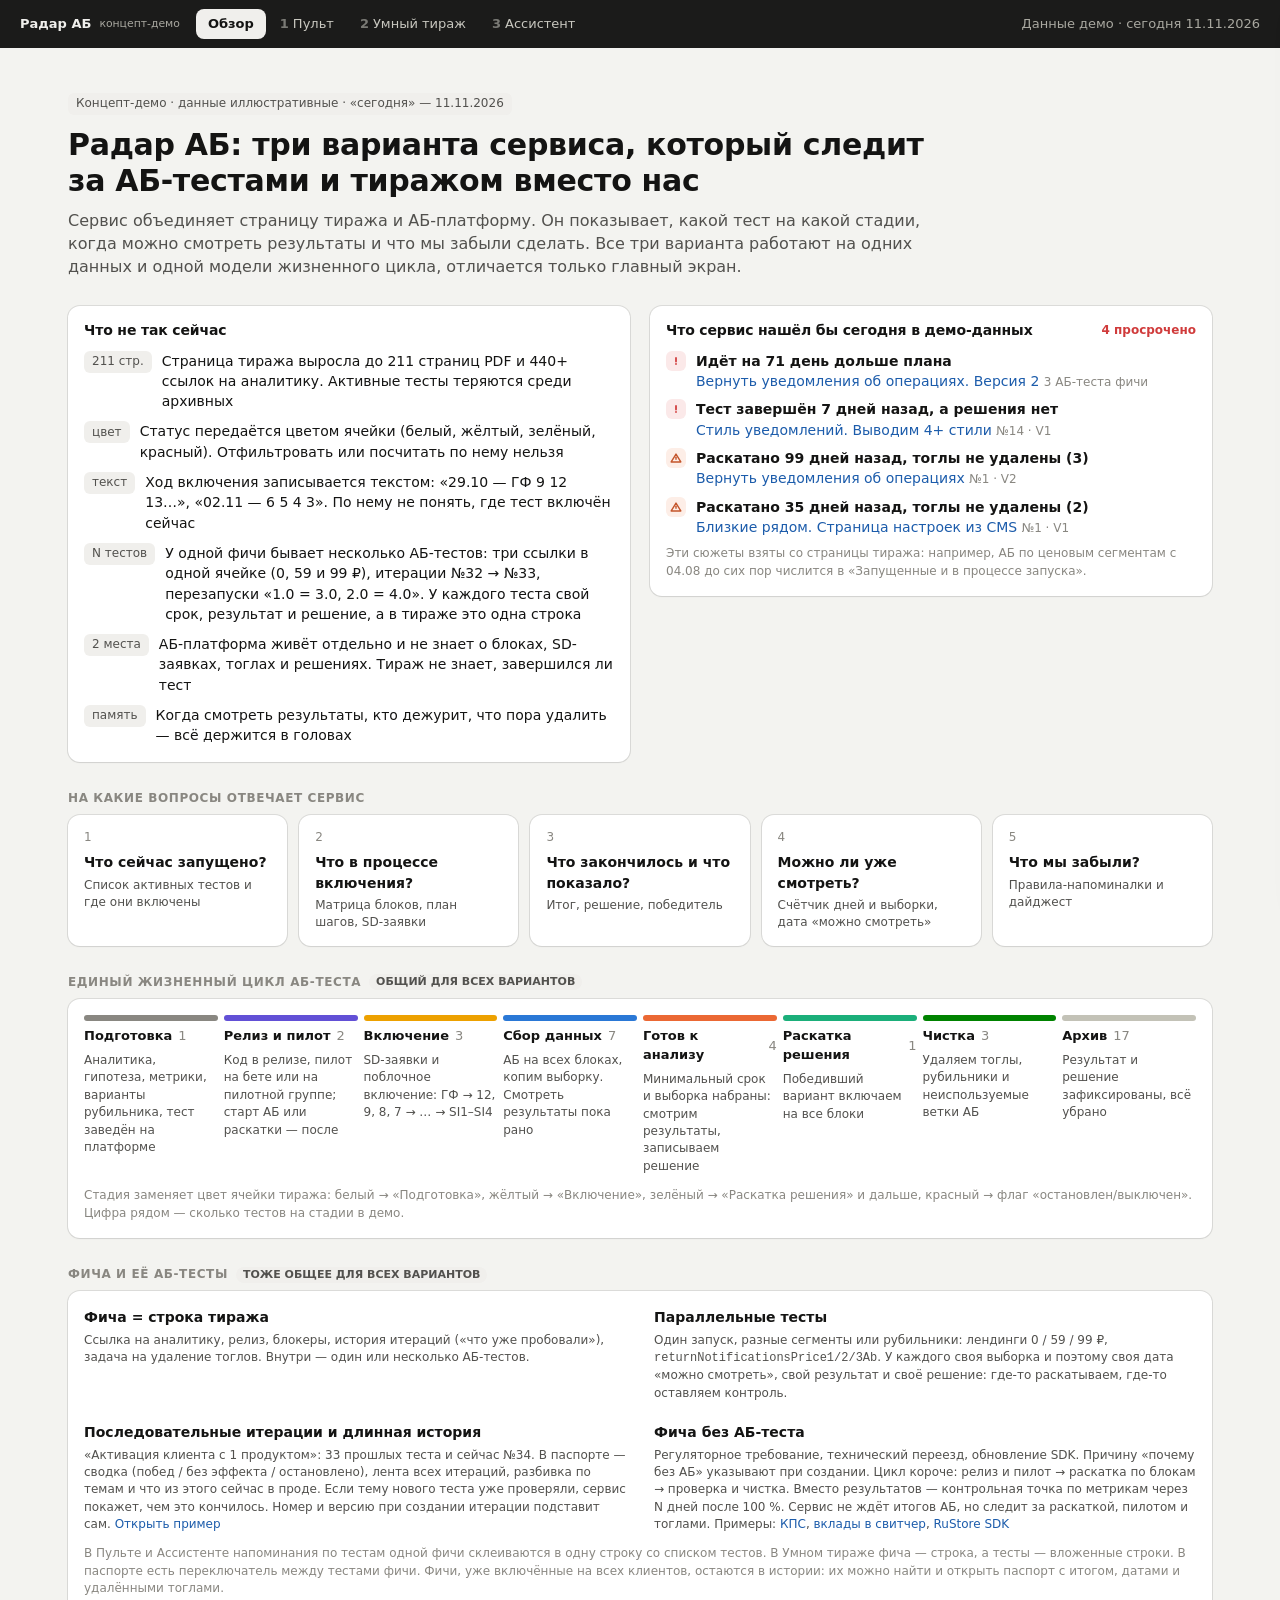
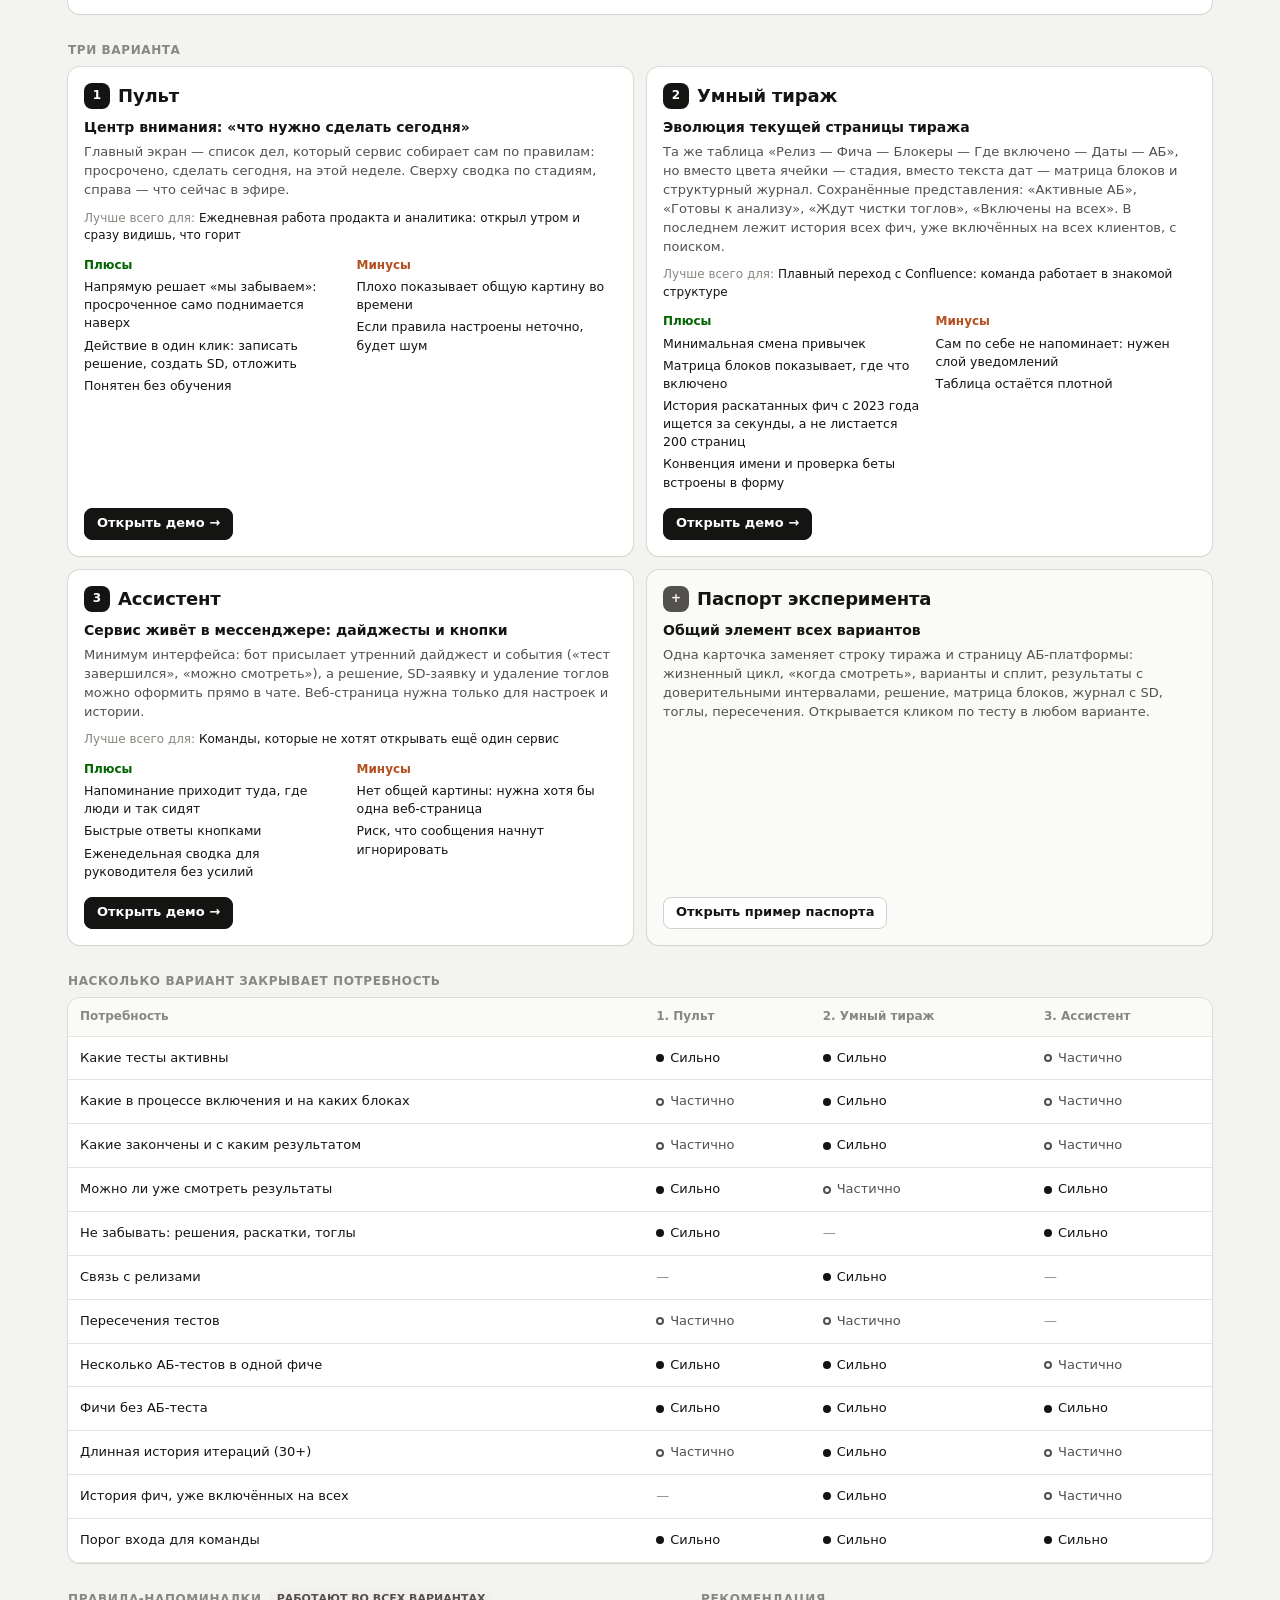
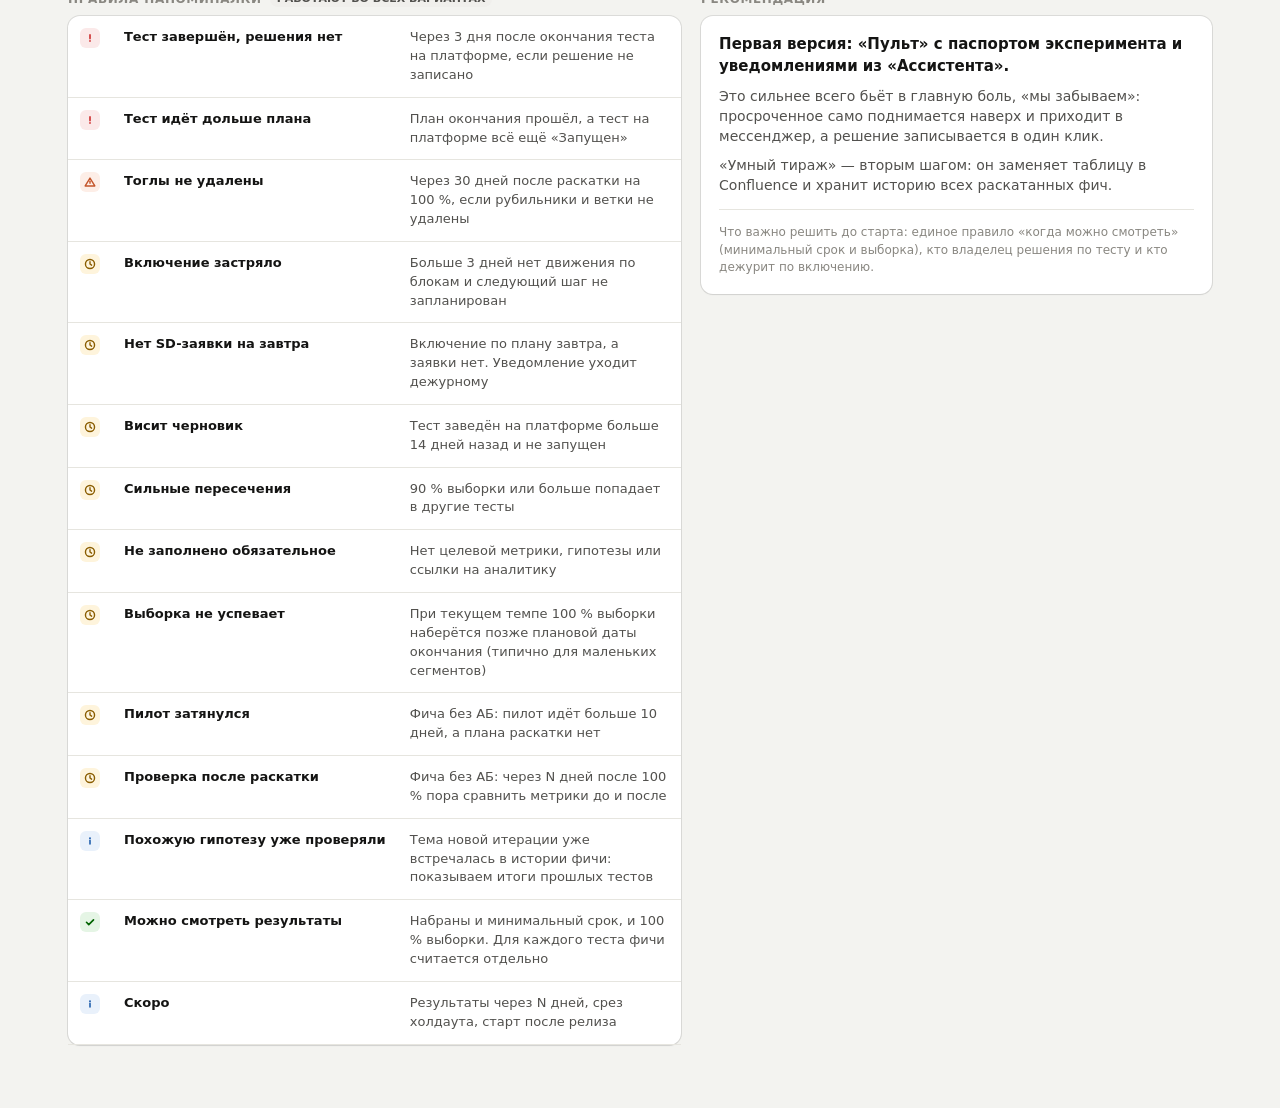
==== commit dfc4c4a7: "Keep only Pult, Smart rollout and Assistant; add rollout history - Remove the Board and Timeline var" ====
--- a/ab-radar/index.html
+++ b/ab-radar/index.html
@@ -3,7 +3,7 @@
 <head>
 <meta charset="utf-8">
 <meta name="viewport" content="width=device-width, initial-scale=1">
-<title>Радар АБ — 5 вариантов сервиса для АБ-тестов и тиража</title>
+<title>Радар АБ — 3 варианта сервиса для АБ-тестов и тиража</title>
 <style>
 :root {
   color-scheme: light;
@@ -407,7 +407,7 @@
 .ftest { display: grid; grid-template-columns: 1fr auto; gap: 4px 12px; padding: 10px 0; border-bottom: 1px solid var(--line); align-items: center; }
 .ftest:last-child { border-bottom: 0; }
 .ftest.cur { background: linear-gradient(90deg, var(--accent-wash), transparent); margin: 0 -16px; padding: 10px 16px; }
-.fhist { display: grid; grid-template-columns: 74px 1fr auto; gap: 10px; padding: 6px 0; font-size: 13px; border-bottom: 1px solid var(--line); }
+.fhist { display: grid; grid-template-columns: 96px 1fr auto; gap: 10px; padding: 6px 0; font-size: 13px; border-bottom: 1px solid var(--line); }
 .fhist:last-child { border-bottom: 0; }
 
 /* длинная история итераций */
@@ -425,10 +425,8 @@
   <div class="demo-tabs">
     <a href="#overview">Обзор</a>
     <a href="#pult"><b>1</b>Пульт</a>
-    <a href="#board"><b>2</b>Конвейер</a>
-    <a href="#timeline"><b>3</b>Таймлайн</a>
-    <a href="#registry"><b>4</b>Умный тираж</a>
-    <a href="#assistant"><b>5</b>Ассистент</a>
+    <a href="#registry"><b>2</b>Умный тираж</a>
+    <a href="#assistant"><b>3</b>Ассистент</a>
   </div>
   <div class="today">Данные демо · сегодня 11.11.2026</div>
 </nav>
@@ -465,6 +463,17 @@
 const BLOCKS = ['ГФ', '12', '9', '8', '7', '6', '5', '4', '3', '2', '1', 'SI1', 'SI2', 'SI3', 'SI4'];
 
 const RELEASES = [
+  { v: '14.13', d: '29.05.2023' },
+  { v: '14.14', d: '19.06.2023' },
+  { v: '14.15', d: '10.07.2023' },
+  { v: '14.16', d: '31.07.2023' },
+  { v: '14.17', d: '21.08.2023' },
+  { v: '16.12', d: '21.07.2025' },
+  { v: '16.14', d: '01.09.2025' },
+  { v: '17.5', d: '11.05.2026' },
+  { v: '17.6', d: '25.05.2026' },
+  { v: '17.7', d: '08.06.2026' },
+  { v: '17.8', d: '22.06.2026' },
   { v: '17.11', d: '24.08.2026' },
   { v: '17.12', d: '14.09.2026' },
   { v: '17.13', d: '05.10.2026' },
@@ -1048,7 +1057,6 @@
   ] },
   'f-br-cms': { history: [{ n: 1, it: '№1', what: 'Текст кнопки на лендинге', when: 'авг 2026', out: 'Нет эффекта', kind: 'none' }] },
   'f-cards': { history: [{ n: 0, it: '—', what: 'Карточки с маскотом, 1.0–2.0', when: 'апр 2026', out: 'Победил 2.0, раскатано', kind: 'win' }] },
-  'f-react': { history: [{ n: 1, it: 'Итерация 1', what: 'Базовый набор реакций', when: 'май 2026', out: 'Раскатано 1.0', kind: 'win' }] },
   'f-shtorka': { history: [{ n: 1, it: '№1', what: 'Шторка детализации, 1.0–2.0', when: 'авг 2026', out: 'Остановлен: некорректные тексты', kind: 'stop' }] },
   'f-return1': { history: [{ n: 0, it: 'Перезапуск', what: '1.0/2.0 → 3.0/4.0 из-за ошибки сплита', when: '17.06.2026', out: 'Данные до перезапуска не учитываются', kind: 'stop' }] },
 };
@@ -1190,6 +1198,115 @@
   ],
 };
 
+/* ------------------------------------------------------------------
+   История: фичи, уже включённые на всех клиентов (тоглы удалены).
+   Сюжеты — со страницы тиража 2023–2026.
+   ------------------------------------------------------------------ */
+const HISTF = (o) => {
+  const ab = o.type === 'ab';
+  const events = [];
+  if (ab) events.push({ d: o.abStart, t: 'ab', b: 'all', txt: 'Запущен АБ — все блоки', sd: o.sdAb });
+  if (o.note) events.push({ d: o.noteD, t: 'note', txt: o.note });
+  if (ab) events.push({ d: o.decided, t: 'decision', txt: `Решение: раскатываем ${o.value}` });
+  if (!ab && o.start && o.start !== o.done) events.push({ d: o.start, t: 'on', b: ['ГФ'], v: o.value, txt: `Включено ${o.value} на пром ГФ` });
+  events.push({ d: o.done, t: 'on', b: 'all', v: o.value, txt: `Включено ${o.value} на всех клиентов`, sd: o.sd });
+  events.push({ d: o.cleaned, t: 'toggle', txt: `Тоглы удалены: «${o.where}»` });
+  return {
+    id: o.id, fid: o.fid || 'f-' + o.id, feature: o.feature, seg: o.seg, iter: o.iter || 1, branch: o.branch || o.seg || 'раскатка', theme: o.theme,
+    ver: 'V1', range: o.range || o.value, launch: o.abStart || o.done, key: o.toggles[o.toggles.length - 1], release: o.release, owner: o.owner,
+    type: o.type, platform: ab ? 'Завершён' : 'Нет', stage: 'done', hist: true,
+    noAb: ab ? undefined : o.noAb,
+    check: ab ? undefined : { what: o.check || 'Ошибки и обращения в поддержку после раскатки', days: 7, done: `Проверено ${o.checked || 'через 7 дней'}: без отклонений` },
+    hypothesis: o.hyp, metric: o.metric || '', metric2: '',
+    minDays: ab ? 14 : 0, planDays: ab ? 28 : 0, sample: ab ? 100 : 0,
+    dates: ab
+      ? { created: o.created, enableStart: o.abStart, fullAt: o.abStart, platformEnd: o.decided, decisionAt: o.decided, rolloutDoneAt: o.done, cleanupDoneAt: o.cleaned }
+      : { created: o.created, rolloutStart: o.start || o.done, rolloutDoneAt: o.done, cleanupDoneAt: o.cleaned },
+    variants: ab
+      ? [{ v: o.ctrl, name: 'Контроль', share: 50, control: true }, { v: o.value, name: o.what, share: 50 }]
+      : [{ v: o.value, name: o.what, share: 100 }],
+    results: ab ? { status: 'reviewed', direction: o.dir || 'up', threshold: o.thr, note: o.resNote, rows: [{ v: o.ctrl, value: o.res[0], control: true }, { v: o.value, value: o.res[1], delta: +(o.res[1] - o.res[0]).toFixed(2), lo: o.res[2], hi: o.res[3], sig: o.sig !== false, verdict: o.verdict }] } : null,
+    decision: ab ? { d: o.decided, who: o.owner, winner: o.value, text: o.decText } : null,
+    events,
+    toggles: o.toggles.map((n) => ({ n, kind: n.startsWith('DBPU') ? 'тогл' : 'рубильник', st: 'done', where: o.where })),
+    cross: { clean: 0, mixed: 0, with: [] },
+  };
+};
+
+EXPERIMENTS.push(
+  HISTF({ id: 'h-ext-browser', feature: 'Открывать ссылку из пуша во внешнем браузере вместо встроенного', release: '14.13', owner: 'Игорь Л.', type: 'rollout',
+    noAb: 'Исправление ошибки: ссылки из пушей не открывались во встроенном браузере', value: '1.0', what: 'Внешний браузер для ссылок из пушей',
+    hyp: 'Без АБ. Ссылки из пушей открываются во внешнем браузере.', created: '02.05.2023', done: '15.05.2023', checked: '22.05.2023', cleaned: '20.06.2023',
+    toggles: ['DBPU_PUSH_EXTERNAL_LINK_WORKAROUND_ENABLED'], where: '[Android] Удаление тогглов (Часть 6)', sd: 'SD0000102213' }),
+  HISTF({ id: 'h-p2-tools', feature: 'Миграция на П2. Разные инструменты в настройках', release: '14.13', owner: 'Мария С.', type: 'ab',
+    ctrl: '1.0', value: '2.0', what: 'Инструменты миграции в настройках', res: [3.1, 3.9, 0.4, 1.2],
+    hyp: 'Если вывести инструменты миграции на П2 в настройки, то больше клиентов перейдут на П2.', metric: 'Доля клиентов, перешедших на П2',
+    resNote: 'Победил 2.0: +0,8 п.п. к переходу на П2.', decText: 'Останавливаем АБ, на всех блоках включаем 2.0.',
+    created: '22.05.2023', abStart: '31.05.2023', decided: '20.06.2023', done: '20.06.2023', cleaned: '25.09.2023',
+    toggles: ['DBPU_MAIN_PHONE_MIGRATION_VARIANTS_ENABLED', 'abForMigrationView'], where: '[Android] Удаление тогглов и конфига (Часть 7)' }),
+  HISTF({ id: 'h-p2-texts', fid: 'f-p2-comm', feature: 'Миграция на П2. Коммуникации в шторке настроек', seg: 'тексты', release: '14.14', owner: 'Мария С.', type: 'ab',
+    ctrl: '1.0', value: '3.0', range: '1.0-3.0', what: 'Новый текст шторки', res: [2.4, 2.9, 0.2, 0.8],
+    hyp: 'Другой текст в шторке миграции увеличит переходы на П2.', metric: 'Переходы на П2 из шторки',
+    resNote: 'Победил 3.0: +0,5 п.п.', decText: 'Включаем 3.0 на всех, ветки 1.0–2.0 удаляем из кода.',
+    created: '20.06.2023', abStart: '29.06.2023', decided: '10.08.2023', done: '16.08.2023', cleaned: '25.09.2023',
+    toggles: ['DBPU_MAIN_PHONE_MIGRATION_TEXTS_ENABLED', 'abForMigrationText'], where: '[Android] Удаление тогглов и конфига (Часть 7)' }),
+  HISTF({ id: 'h-p2-buttons', fid: 'f-p2-comm', feature: 'Миграция на П2. Коммуникации в шторке настроек', seg: 'кнопки', release: '14.14', owner: 'Мария С.', type: 'ab',
+    ctrl: '1.0', value: '2.0', what: 'Две кнопки вместо одной', res: [2.4, 2.7, 0.1, 0.5],
+    hyp: 'Две кнопки в шторке миграции увеличат переходы на П2.', metric: 'Переходы на П2 из шторки',
+    resNote: 'Победил 2.0: +0,3 п.п.', decText: 'Включаем 2.0 на всех.',
+    created: '05.07.2023', abStart: '14.07.2023', decided: '10.08.2023', done: '16.08.2023', cleaned: '25.09.2023',
+    toggles: ['abForMigrationButton'], where: '[Android] Удаление тогглов и конфига (Часть 7)' }),
+  HISTF({ id: 'h-addcards', feature: 'Дополнительные карты: управление уведомлениями владельцем дополнительной карты', release: '14.14', owner: 'Ольга В.', type: 'rollout',
+    noAb: 'Продуктовое требование: владелец должен управлять уведомлениями по всем своим картам', value: '1.0', what: 'Управление уведомлениями доп. карт',
+    hyp: 'Без АБ. Владелец дополнительной карты управляет её уведомлениями.', created: '12.06.2023', start: '22.06.2023', done: '29.06.2023', checked: '06.07.2023', cleaned: '25.09.2023',
+    toggles: ['DBPU_MANAGE_ADDITIONAL_CARD_FOR_OWNER_ENABLED'], where: '[Android] Удаление тогглов и конфига (Часть 7)' }),
+  HISTF({ id: 'h-push-status', feature: 'Перевод запроса статуса пуша с ЕРИБа на ЕФС', release: '14.15', owner: 'Дмитрий П.', type: 'rollout',
+    noAb: 'Технический переезд на новый бэкенд, для клиента ничего не меняется', value: '1.0', what: 'Запрос статуса через ЕФС',
+    hyp: 'Без АБ. Статус пуша запрашивается через ЕФС.', created: '19.06.2023', start: '31.07.2023', done: '01.08.2023', checked: '08.08.2023', cleaned: '23.10.2023',
+    toggles: ['DBPU_TRANSACT_PUSH_STATE_REQUEST_ENABLED'], where: '[Android] Удаление тогглов и конфига (Часть 8)' }),
+  HISTF({ id: 'h-offboarding', feature: 'Оффбординг при отключении уведомлений об операциях: добавляем отключение рекламы', release: '14.16', owner: 'Анна К.', type: 'ab',
+    ctrl: '1.0', value: '2.0', what: 'Предложение отключить рекламу вместо уведомлений', res: [41.0, 36.2, -6.1, -3.5], dir: 'down',
+    hyp: 'Если при отключении уведомлений предложить отключить рекламу, меньше клиентов отключат уведомления об операциях.', metric: 'Доля отключивших уведомления в оффбординге',
+    resNote: 'Победил 2.0: отключений на 4,8 п.п. меньше.', decText: 'Включаем 2.0 на всех блоках.',
+    created: '20.07.2023', abStart: '02.08.2023', decided: '14.08.2023', done: '15.08.2023', cleaned: '23.10.2023',
+    toggles: ['DBPU_OFFBOARDING_FOR_DISABLE_NOTIFICATION_AND_ADS_AB_ENABLED', 'abRetentionWithAds'], where: '[Android] Удаление тогглов и конфига (Часть 8)' }),
+  HISTF({ id: 'h-feedback', feature: 'Редизайн окна сбора обратной связи', release: '14.17', owner: 'Игорь Л.', type: 'rollout',
+    noAb: 'Редизайн по гайдлайнам без изменения сценария', value: '1.0', what: 'Новое окно обратной связи',
+    hyp: 'Без АБ. Окно сбора обратной связи переведено на новые компоненты.', created: '07.08.2023', done: '28.08.2023', checked: '04.09.2023', cleaned: '23.10.2023',
+    toggles: ['DBPU_FEED_BACK_REASON_SCREEN_REDESIGN_ENABLED'], where: '[Android] Удаление тогглов и конфига (Часть 8)' }),
+  HISTF({ id: 'h-su-grace', feature: 'СУ: грейс-период для родителей по детскому шарингу', release: '14.17', owner: 'Ольга В.', type: 'rollout',
+    noAb: 'Продуктовое требование для всех родителей; флоу по диплинку сохраняем', value: '1.0', what: 'Грейс-период для родителей',
+    hyp: 'Без АБ. Родители получают грейс-период по детскому шарингу.', created: '07.08.2023', done: '28.08.2023', checked: '04.09.2023', cleaned: '23.10.2023',
+    toggles: ['DBPU_SHARED_NOTIFICATIONS_GRACE_WITH_CHILD_ENABLED', 'sharingGraceWithChild'], where: '[Android] Удаление тогглов и конфига (Часть 8)' }),
+  HISTF({ id: 'h-bell', feature: 'ИО+К: онбординг через колокольчик', release: '14.17', owner: 'Анна К.', type: 'rollout',
+    noAb: 'Включается вместе с раскаткой ИО+К, отдельный АБ не нужен', value: '1.0', what: 'Онбординг через колокольчик',
+    hyp: 'Без АБ. Онбординг в раздел уведомлений через колокольчик.', created: '07.08.2023', start: '28.08.2023', done: '28.08.2023', checked: '04.09.2023', cleaned: '23.10.2023',
+    toggles: ['DBPU_PUSH_BELL_ONBOARDING_ENABLED', 'pushBellOnboarding'], where: '[Android] Удаление тогглов и конфига (Часть 8)' }),
+  HISTF({ id: 'h-custom-screen', feature: 'Отдельный экран кастомизации уведомлений об операциях', release: '16.14', owner: 'Ольга В.', type: 'ab',
+    ctrl: '1.0', value: '2.0', what: 'Отдельный экран кастомизации', res: [7.4, 8.6, 0.7, 1.7],
+    hyp: 'Отдельный экран кастомизации поможет продвинуть новую ценность уведомлений и увеличит число настроек.', metric: 'Доля клиентов, изменивших настройки уведомлений',
+    resNote: 'Победил 2.0: +1,2 п.п.', decText: 'Раскатываем 2.0 по обычному плану тиража.',
+    created: '21.07.2025', abStart: '04.08.2025', decided: '15.09.2025', done: '03.10.2025', cleaned: '17.11.2025',
+    note: 'Обычный план тиража: ГФ 26.09 → 7 блок 29.09 → 6, 5, 4 30.09 → 3, 2, 1 01.10 → SI1–SI4 03.10', noteD: '26.09.2025',
+    toggles: ['customizationScreenAb'], where: '[Android] Удаление тоглов, конфига, Launcher. Часть 18' }),
+  HISTF({ id: 'h-badges', feature: 'Убираем бейджи уведомлений', release: '17.5', owner: 'Анна К.', type: 'ab',
+    ctrl: '0.0', value: '1.0', range: '0.0-4.0', what: 'Без бейджа на иконке раздела', res: [62.0, 62.4, -0.3, 1.1], dir: 'noninf', thr: -1.0, sig: false, verdict: 'не хуже',
+    hyp: 'Если убрать бейджи уведомлений, вовлечённость в раздел не упадёт (A/B/C/D, 96/1/1/1/1).', metric: 'MAU раздела «Уведомления»',
+    resNote: 'Не хуже контроля: +0,4 п.п., порог −1 п.п. не нарушен.', decText: 'Включаем 1.0 на всех, остальные ветки удаляем.',
+    created: '05.05.2026', abStart: '13.05.2026', decided: '30.06.2026', done: '03.07.2026', cleaned: '30.10.2026',
+    toggles: ['removeNotificationBadgesAb'], where: '[Android] Удаление тоглов, конфига, Launcher. Часть 21' }),
+  HISTF({ id: 'h-react1', fid: 'f-react', iter: 1, branch: 'базовый набор реакций', feature: 'Реакции на переводы в СБОЛ', release: '17.6', owner: 'Игорь Л.', type: 'rollout',
+    noAb: 'Первая версия реакций: катили на всех, эффект оценивали в итерации 2 через АБ', value: '1.0', what: 'Базовый набор реакций',
+    hyp: 'Без АБ. Получатель перевода может ответить реакцией.', created: '20.05.2026', start: '18.06.2026', done: '24.06.2026', checked: '01.07.2026', cleaned: '30.10.2026',
+    note: 'Убедились, что в битбакете в конфиге лончера тоже 1.0', noteD: '29.05.2026',
+    toggles: ['moneyTransferReact'], where: '[Android] Удаление тоглов, конфига, Launcher. Часть 21', sd: 'SD0000997421' }),
+  HISTF({ id: 'h-style-cond', feature: 'Стиль уведомлений, доступный только при определённых условиях', release: '17.7', owner: 'Ольга В.', type: 'rollout',
+    noAb: 'Новый стиль в каталоге, выбор за клиентом: АБ не нужен. Перед включением прожат ДОР от ЕРКЦ', value: '1.0', what: 'Условный стиль в каталоге',
+    hyp: 'Без АБ. В каталоге стилей появляется стиль, доступный при определённых условиях.', created: '28.05.2026', start: '19.06.2026', done: '25.06.2026', checked: '02.07.2026', cleaned: '30.10.2026',
+    note: 'Добавлены стили «Шукаша» (09.07) и «Мультики» (22.08) — каждый раз с оповещением ЕРКЦ', noteD: '22.08.2026',
+    toggles: ['conditionalNotificationStyle'], where: '[Android] Удаление тоглов, конфига, Launcher. Часть 21', sd: 'SD0000998809' }),
+);
+
 
 /* ===================================================================
    Ядро демо: даты, производные поля, правила-напоминалки,
@@ -1656,10 +1773,11 @@
   return `<div class="ftabs">${f.tests.map((t) => `<a href="#" class="ftab ${t.id === e.id ? 'on' : ''}" data-open="${t.id}" title="${esc(STAGE[t.stage].name)}">${stageDot(t.stage)}${esc(t.seg ? t.label : '№' + t.iter + ' ' + t.ver)}</a>`).join('')}</div>`;
 }
 
-function pastOf(f) {
+const MON_N = ['янв', 'фев', 'мар', 'апр', 'май', 'июн', 'июл', 'авг', 'сен', 'окт', 'ноя', 'дек'];
+function pastOf(f, exceptId) {
   const kindOf = (t) => (t.flags.includes('stopped') ? 'stop' : outcome(t).startsWith('Победил') || outcome(t).startsWith('Не хуже') ? 'win' : 'none');
-  const fromTests = f.tests.filter((t) => t.stage === 'done' && t.type !== 'rollout').map((t) => ({
-    n: t.iter, it: '№' + t.iter, theme: t.theme || t.branch, what: `${t.branch}, ${t.ver}`, when: `${MON[(t.d.enableStart || t.d.created).getMonth()]} ${(t.d.enableStart || t.d.created).getFullYear()}`,
+  const fromTests = f.tests.filter((t) => t.stage === 'done' && t.id !== exceptId).map((t) => ({
+    n: t.iter, it: '№' + t.iter + (t.seg ? ' · ' + t.seg : ''), theme: t.theme || '', what: `${t.seg ? 'АБ-тест: ' + t.seg : t.branch}, ${t.ver}`, when: `${MON_N[(t.d.enableStart || t.d.rolloutStart || t.d.created).getMonth()]} ${(t.d.enableStart || t.d.rolloutStart || t.d.created).getFullYear()}`,
     out: t.flags.includes('stopped') ? 'Остановлен: ошибка разметки' : outcome(t), kind: kindOf(t), id: t.id,
   }));
   return [...f.history, ...fromTests].sort((a, b) => a.n - b.n);
@@ -1673,7 +1791,7 @@
 }
 
 function historyBlock(f, e) {
-  const past = pastOf(f);
+  const past = pastOf(f, e.id);
   if (!past.length) return '';
   if (past.length <= 8) return `<div class="small" style="font-weight:650;margin-bottom:4px">Что уже пробовали</div>${past.slice().reverse().map(histRow).join('')}`;
   const cnt = (k) => past.filter((h) => h.kind === k).length;
@@ -1705,10 +1823,11 @@
 
 function featureSection(e) {
   const f = featureOf(e);
-  const past = pastOf(f);
+  const past = pastOf(f, e.id);
   const work = f.tests.filter((t) => t.stage !== 'done');
   if (work.length < 2 && !past.length) return '';
-  return `<div class="sec"><h3>Фича: ${work.length} в работе${past.length ? ` · ${past.length} в истории` : ''}<span class="sp"></span><span class="small muted" style="font-weight:400">${featureKind(f)}</span></h3>
+  const head = work.length ? `${work.length} в работе${past.length ? ` · ${past.length} в истории` : ''}` : `${f.tests.length} ${plural(f.tests.length, 'АБ-тест', 'АБ-теста', 'АБ-тестов')}, все завершены`;
+  return `<div class="sec"><h3>Фича: ${head}<span class="sp"></span><span class="small muted" style="font-weight:400">${featureKind(f)}</span></h3>
     ${work.length > 1 ? `<div>${work.map((t) => `<div class="ftest ${t.id === e.id ? 'cur' : ''}">
       <div class="row" style="gap:8px;min-width:0">${stageDot(t.stage)}<a href="#" data-open="${t.id}" style="color:var(--ink);font-weight:600">${esc(t.label)}</a><span class="small muted nowrap">${t.tag} · <span class="mono">${t.key}</span></span></div>
       <span class="small ink2 nowrap" style="text-align:right">${STAGE[t.stage].name}</span>
@@ -1763,7 +1882,7 @@
     ${featureSection(e)}
     ${e.type === 'rollout' ? noAbSection(e) : ''}
 
-    ${e.type !== 'rollout' && e.d.fullAt ? `<div class="sec"><h3>Когда смотреть результаты <span class="sp"></span>${readiness(e)?.canLook ? '<span class="sev-label good">Уже можно</span>' : `<span class="sev-label info">${e.lookAt ? 'С ' + fmt(e.lookAt, true) : ''}</span>`}</h3>
+    ${e.type !== 'rollout' && e.d.fullAt && e.stage !== 'done' ? `<div class="sec"><h3>Когда смотреть результаты <span class="sp"></span>${readiness(e)?.canLook ? '<span class="sev-label good">Уже можно</span>' : `<span class="sev-label info">${e.lookAt ? 'С ' + fmt(e.lookAt, true) : ''}</span>`}</h3>
       ${readinessBar(e)}
       <div class="kv" style="margin-top:14px">
         <dt>На всех блоках с</dt><dd>${fmt(e.d.fullAt, true)} · ${e.d.platformEnd ? 'шёл' : 'идёт'} ${dn(e.dayN)}</dd>
@@ -2134,28 +2253,14 @@
     cons: ['Плохо показывает общую картину во времени', 'Если правила настроены неточно, будет шум'],
   },
   {
-    id: 'board', n: 2, name: 'Конвейер', tag: 'Канбан по жизненному циклу АБ-теста',
-    idea: 'Колонки — 8 стадий от подготовки до архива. Карточка показывает то, что важно именно на её стадии: блоки при включении, дни до результатов при сборе, тоглы при чистке. При переходе между стадиями сервис просит заполнить обязательное.',
-    best: 'Еженедельный синк команды и руководитель: где узкое место, что застряло',
-    pros: ['Видно узкие места: например, много тестов в «Готов к анализу»', 'Чек-листы на переходах не дают пропустить шаг', 'Привычный формат доски'],
-    cons: ['Сроки и пересечения видны хуже, чем на таймлайне', 'При 30+ тестах колонки становятся длинными'],
-  },
-  {
-    id: 'timeline', n: 3, name: 'Таймлайн', tag: 'Тесты на шкале времени вместе с релизами',
-    idea: 'Каждый тест — полоса с фазами: включение, сбор данных, «можно смотреть», анализ, раскатка, чистка. Вертикальные линии — релизы и сегодняшний день. Снизу график загрузки: сколько тестов идёт одновременно.',
-    best: 'Планирование: когда стартовать, когда ждать результатов, где тесты накладываются',
-    pros: ['Сразу видно «можно смотреть с…» и просрочки', 'Пересечения и загрузка по неделям на одном экране', 'Связь с релизным календарём'],
-    cons: ['Не подходит для ежедневных действий', 'Тяжело читать на маленьком экране'],
-  },
-  {
-    id: 'registry', n: 4, name: 'Умный тираж', tag: 'Эволюция текущей страницы тиража',
-    idea: 'Та же таблица «Релиз — Фича — Блокеры — Где включено — Даты — АБ», но вместо цвета ячейки — стадия, вместо текста дат — матрица блоков и структурный журнал. Сохранённые представления: «Активные АБ», «Готовы к анализу», «Ждут чистки тоглов».',
+    id: 'registry', n: 2, name: 'Умный тираж', tag: 'Эволюция текущей страницы тиража',
+    idea: 'Та же таблица «Релиз — Фича — Блокеры — Где включено — Даты — АБ», но вместо цвета ячейки — стадия, вместо текста дат — матрица блоков и структурный журнал. Сохранённые представления: «Активные АБ», «Готовы к анализу», «Ждут чистки тоглов», «Включены на всех». В последнем лежит история всех фич, уже включённых на всех клиентов, с поиском.',
     best: 'Плавный переход с Confluence: команда работает в знакомой структуре',
-    pros: ['Минимальная смена привычек', 'Матрица блоков показывает, где что включено', 'Конвенция имени и проверка беты встроены в форму'],
+    pros: ['Минимальная смена привычек', 'Матрица блоков показывает, где что включено', 'История раскатанных фич с 2023 года ищется за секунды, а не листается 200 страниц', 'Конвенция имени и проверка беты встроены в форму'],
     cons: ['Сам по себе не напоминает: нужен слой уведомлений', 'Таблица остаётся плотной'],
   },
   {
-    id: 'assistant', n: 5, name: 'Ассистент', tag: 'Сервис живёт в мессенджере: дайджесты и кнопки',
+    id: 'assistant', n: 3, name: 'Ассистент', tag: 'Сервис живёт в мессенджере: дайджесты и кнопки',
     idea: 'Минимум интерфейса: бот присылает утренний дайджест и события («тест завершился», «можно смотреть»), а решение, SD-заявку и удаление тоглов можно оформить прямо в чате. Веб-страница нужна только для настроек и истории.',
     best: 'Команды, которые не хотят открывать ещё один сервис',
     pros: ['Напоминание приходит туда, где люди и так сидят', 'Быстрые ответы кнопками', 'Еженедельная сводка для руководителя без усилий'],
@@ -2164,17 +2269,18 @@
 ];
 
 const NEEDS = [
-  ['Какие тесты активны', [2, 2, 2, 2, 1]],
-  ['Какие в процессе включения и на каких блоках', [1, 2, 1, 2, 1]],
-  ['Какие закончены и с каким результатом', [1, 2, 1, 2, 1]],
-  ['Можно ли уже смотреть результаты', [2, 2, 2, 1, 2]],
-  ['Не забывать: решения, раскатки, тоглы', [2, 1, 1, 0, 2]],
-  ['Связь с релизами', [0, 1, 2, 2, 0]],
-  ['Пересечения тестов', [1, 0, 2, 1, 0]],
-  ['Несколько АБ-тестов в одной фиче', [2, 2, 2, 2, 1]],
-  ['Фичи без АБ-теста', [2, 2, 1, 2, 2]],
-  ['Длинная история итераций (30+)', [1, 0, 1, 2, 1]],
-  ['Порог входа для команды', [2, 2, 1, 2, 2]],
+  ['Какие тесты активны', [2, 2, 1]],
+  ['Какие в процессе включения и на каких блоках', [1, 2, 1]],
+  ['Какие закончены и с каким результатом', [1, 2, 1]],
+  ['Можно ли уже смотреть результаты', [2, 1, 2]],
+  ['Не забывать: решения, раскатки, тоглы', [2, 0, 2]],
+  ['Связь с релизами', [0, 2, 0]],
+  ['Пересечения тестов', [1, 1, 0]],
+  ['Несколько АБ-тестов в одной фиче', [2, 2, 1]],
+  ['Фичи без АБ-теста', [2, 2, 2]],
+  ['Длинная история итераций (30+)', [1, 2, 1]],
+  ['История фич, уже включённых на всех', [0, 2, 1]],
+  ['Порог входа для команды', [2, 2, 2]],
 ];
 
 const RULES = [
@@ -2205,8 +2311,8 @@
   <div class="page" style="max-width:1200px">
     <div style="padding:20px 0 8px">
       <div class="chip" style="margin-bottom:12px">Концепт-демо · данные иллюстративные · «сегодня» — 11.11.2026</div>
-      <h1 style="font-size:30px;line-height:1.2;max-width:860px">Радар АБ: пять вариантов сервиса, который следит за АБ-тестами и тиражом вместо нас</h1>
-      <p class="ink2" style="font-size:16px;margin-top:10px;max-width:860px">Сервис объединяет страницу тиража и АБ-платформу. Он показывает, какой тест на какой стадии, когда можно смотреть результаты и что мы забыли сделать. Все пять вариантов работают на одних данных и одной модели жизненного цикла, отличается только главный экран.</p>
+      <h1 style="font-size:30px;line-height:1.2;max-width:860px">Радар АБ: три варианта сервиса, который следит за АБ-тестами и тиражом вместо нас</h1>
+      <p class="ink2" style="font-size:16px;margin-top:10px;max-width:860px">Сервис объединяет страницу тиража и АБ-платформу. Он показывает, какой тест на какой стадии, когда можно смотреть результаты и что мы забыли сделать. Все три варианта работают на одних данных и одной модели жизненного цикла, отличается только главный экран.</p>
     </div>
 
     <div class="grid-2" style="grid-template-columns:1fr 1fr;margin-top:20px">
@@ -2245,11 +2351,11 @@
         <div><div style="font-weight:650">Последовательные итерации и длинная история</div><div class="small ink2" style="margin-top:4px">«Активация клиента с 1 продуктом»: 33 прошлых теста и сейчас №34. В паспорте — сводка (побед / без эффекта / остановлено), лента всех итераций, разбивка по темам и что из этого сейчас в проде. Если тему нового теста уже проверяли, сервис покажет, чем это кончилось. Номер и версию при создании итерации подставит сам. <a href="#" data-open="activ34">Открыть пример</a></div></div>
         <div><div style="font-weight:650">Фича без АБ-теста</div><div class="small ink2" style="margin-top:4px">Регуляторное требование, технический переезд, обновление SDK. Причину «почему без АБ» указывают при создании. Цикл короче: релиз и пилот → раскатка по блокам → проверка и чистка. Вместо результатов — контрольная точка по метрикам через N дней после 100 %. Сервис не ждёт итогов АБ, но следит за раскаткой, пилотом и тоглами. Примеры: <a href="#" data-open="kps">КПС</a>, <a href="#" data-open="dep-switch">вклады в свитчер</a>, <a href="#" data-open="rustore">RuStore SDK</a></div></div>
       </div>
-      <div class="small muted" style="margin-top:12px">В Пульте и Ассистенте напоминания по тестам одной фичи склеиваются в одну строку со списком тестов. В Конвейере их можно свернуть в одну карточку, в Таймлайне — сгруппировать по фичам, в Умном тираже фича — строка, а тесты — вложенные строки. В паспорте есть переключатель между тестами фичи.</div>
+      <div class="small muted" style="margin-top:12px">В Пульте и Ассистенте напоминания по тестам одной фичи склеиваются в одну строку со списком тестов. В Умном тираже фича — строка, а тесты — вложенные строки. В паспорте есть переключатель между тестами фичи. Фичи, уже включённые на всех клиентов, остаются в истории: их можно найти и открыть паспорт с итогом, датами и удалёнными тоглами.</div>
     </div>
 
-    <div class="section-label" style="margin-top:28px">Пять вариантов</div>
-    <div style="display:grid;grid-template-columns:repeat(auto-fill,minmax(340px,1fr));gap:14px">
+    <div class="section-label" style="margin-top:28px">Три варианта</div>
+    <div style="display:grid;grid-template-columns:repeat(2,minmax(0,1fr));gap:14px">
       ${CONCEPTS.map((c) => `<div class="card" style="display:flex;flex-direction:column">
         <div style="padding:16px 16px 0"><div class="row"><span class="logo-mark" style="width:26px;height:26px;font-size:12px">${c.n}</span><h2>${c.name}</h2></div>
         <div style="font-weight:600;margin-top:8px">${c.tag}</div>
@@ -2287,7 +2393,7 @@
         <div class="card" style="padding:18px">
           <p style="font-size:15px"><b>Первая версия: «Пульт» с паспортом эксперимента и уведомлениями из «Ассистента».</b></p>
           <p class="ink2" style="margin-top:8px">Это сильнее всего бьёт в главную боль, «мы забываем»: просроченное само поднимается наверх и приходит в мессенджер, а решение записывается в один клик.</p>
-          <p class="ink2" style="margin-top:8px">«Умный тираж» — вторым шагом, вместо таблицы в Confluence. «Конвейер» и «Таймлайн» дешевле всего делать как переключаемые виды над теми же данными: доска для синка, таймлайн для планирования.</p>
+          <p class="ink2" style="margin-top:8px">«Умный тираж» — вторым шагом: он заменяет таблицу в Confluence и хранит историю всех раскатанных фич.</p>
           <div class="divider" style="margin:14px 0"></div>
           <div class="small muted">Что важно решить до старта: единое правило «когда можно смотреть» (минимальный срок и выборка), кто владелец решения по тесту и кто дежурит по включению.</div>
         </div>
@@ -2335,6 +2441,7 @@
   const liveF = [];
   live.forEach((e) => { let g = liveF.find((x) => x.fid === e.fid); if (!g) { g = { fid: e.fid, tests: [] }; liveF.push(g); } g.tests.push(e); });
   const moving = EXPERIMENTS.filter((e) => ['enabling', 'rollout'].includes(e.stage));
+  const onAll = EXPERIMENTS.filter((e) => e.stage === 'done' && e.d.rolloutDoneAt && (e.onCount === ALL_BLOCKS.length || e.type === 'rollout')).sort((a, b) => b.d.rolloutDoneAt - a.d.rolloutDoneAt);
   const finished = EXPERIMENTS.filter((e) => e.decision && days(D(e.decision.d), TODAY) <= 45 && e.type !== 'rollout')
     .sort((a, b) => D(b.decision.d) - D(a.decision.d));
 
@@ -2386,6 +2493,12 @@
           ${finished.map((e) => { const out = outcome(e); return `<div class="row"><a href="#" data-open="${e.id}" class="grow" style="color:var(--ink)">${esc(e.short)} <span class="muted small">№${e.iter}</span></a><span class="chip">${out}</span></div>`; }).join('')}
           </div></div>
 
+        <div class="card"><div class="card-h"><h3>История</h3><span class="sp"></span><span class="small muted">${onAll.length} ${plural(onAll.length, 'фича', 'фичи', 'фич')} на всех клиентах</span></div>
+          <div class="card-b stack" style="gap:8px">
+          ${onAll.slice(0, 4).map((e) => `<div class="row" style="align-items:flex-start"><a href="#" data-open="${e.id}" class="grow small" style="color:var(--ink)">${esc(e.short)}</a><span class="small muted nowrap tnum">${fmt(e.d.rolloutDoneAt, true)}</span></div>`).join('')}
+          <a href="#registry" class="small" data-gohist>Вся история с ${onAll.length ? onAll[onAll.length - 1].d.rolloutDoneAt.getFullYear() : ''} года в Умном тираже →</a>
+          </div></div>
+
         <div class="card"><div class="card-h"><h3>Дежурные по включению</h3></div>
           <div class="card-b stack" style="gap:8px">
           ${DUTY.map((d) => `<div class="row">${avatar(d.who)}<span class="grow ${d.now ? '' : 'ink2'}" style="${d.now ? 'font-weight:600' : ''}">${d.who}${d.who === ME ? ' (вы)' : ''}</span><span class="small muted tnum">${d.week}</span>${d.now ? '<span class="chip">сейчас</span>' : ''}</div>`).join('')}
@@ -2394,6 +2507,7 @@
     </div>
   </div>`;
 
+  $$('[data-gohist]', root).forEach((a) => a.addEventListener('click', () => { regState.view = 'onall'; regState.q = ''; }));
   $$('[data-scope]', root).forEach((b) => b.addEventListener('click', () => { S.scope = b.dataset.scope; renderPult(root); }));
   $$('[data-stage]', root).forEach((b) => b.addEventListener('click', () => {
     const v = b.dataset.stage; S.stage = !v || (S.stage && S.stage.join() === v) ? null : v.split(','); renderPult(root);
@@ -2403,407 +2517,9 @@
 VIEWS.pult = { render: renderPult };
 
 
-/* ===================== 2. Конвейер (канбан) ===================== */
-
-const boardState = { release: 'all', owner: 'all', problems: false, showDone: true, groupF: true };
-
-const TRANSITION_RULES = {
-  enabling: ['Целевая метрика и минимальный срок заполнены', 'Сплит и версии рубильника совпадают с АБ-платформой', 'Значение в бете совпадает с конфигом в ветке _beta', 'Есть план включения по блокам и SD на первый шаг'],
-  collecting: ['АБ включён на всех 15 блоках', 'Дата «можно смотреть» рассчитана'],
-  ready: ['Набран минимальный срок или тест завершён на платформе'],
-  rollout: ['Записано решение и победивший вариант', 'Итог записан в аналитику', 'Создан план раскатки по блокам'],
-  cleanup: ['Победитель включён на всех блоках', 'Создана задача «Удаление тоглов» с номером части и релизом'],
-  done: ['Рубильники и ветки удалены', 'Черновики на АБ-платформе архивированы'],
-};
-
-function cardBody(e) {
-  switch (e.stage) {
-    case 'prep':
-      return `<div class="small ink2">Создан ${fmt(e.d.created)} · ${e.blockers ? `<span class="sev-label warn">${esc(e.blockers)}</span>` : 'без блокеров'}</div>`;
-    case 'release': {
-      const r = RELEASES.find((x) => x.v === e.release);
-      if (e.pilot) return `<div class="small ink2">Пилот с ${e.pilot.since.slice(0, 5)}: ${esc(e.pilot.group)}</div><div class="small muted">АБ не планируется</div>`;
-      return `<div class="small ink2">Релиз ${e.release} · ${r ? r.d.slice(0, 5) : ''} → старт АБ ${fmt(e.d.plannedStart)}</div>${e.beta ? '<div class="small muted">Пилот на бете включён</div>' : ''}`;
-    }
-    case 'enabling':
-    case 'rollout':
-      return `<div class="row">${miniBlocks(e)}<span class="small muted">${e.coverage}/${ALL_BLOCKS.length}</span></div>
-        <div class="small ink2">${e.nextPlan ? `Дальше ${fmt(e.nextPlan.d)}: ${blockList(e.nextPlan.blocks)}` : '<span class="sev-label warn">Нет следующего шага</span>'}</div>`;
-    case 'collecting':
-      return readinessBar(e, true);
-    case 'ready':
-      return `${readinessBar(e, true)}<div class="small ink2">${e.d.platformEnd ? `Завершён ${fmt(e.d.platformEnd)}` : `Платформа: ${e.platform}`} · решения нет</div>`;
-    case 'cleanup': {
-      const done = e.toggles.filter((x) => x.st === 'done').length;
-      if (!e.toggles.length) return '<div class="small ink2">Тоглов нет</div>';
-      return `<div class="row small ink2"><span class="grow">Тоглы удалены: ${done} из ${e.toggles.length}</span></div>
-        <div class="meter" style="background:#d9ecd9"><b style="width:${(done / Math.max(1, e.toggles.length)) * 100}%;background:var(--st-cleanup)"></b></div>`;
-    }
-    case 'done': {
-      return `<div class="small ink2">${outcome(e)} · ${e.decision ? fmt(D(e.decision.d)) : ''}</div>`;
-    }
-    default: return '';
-  }
-}
-
-function stageAge(e) {
-  const map = { prep: e.d.created, release: e.d.created, enabling: e.d.enableStart, collecting: e.d.fullAt, ready: e.d.platformEnd || e.minAt, rollout: e.decision ? D(e.decision.d) : null, cleanup: e.d.rolloutDoneAt, done: e.d.cleanupDoneAt || (e.decision ? D(e.decision.d) : null) };
-  const d = map[e.stage];
-  return d ? days(d, TODAY) : null;
-}
-
-function boardCard(e) {
-  const top = e.alerts.filter((a) => ['crit', 'serious', 'warn'].includes(a.sev));
-  const age = stageAge(e);
-  const edge = top.length ? `box-shadow: inset 3px 0 0 var(--${top[0].sev}), var(--shadow)` : '';
-  return `<div class="kcard" draggable="true" data-id="${e.id}" style="${edge}">
-    <div class="row" style="align-items:flex-start"><a href="#" data-open="${e.id}" class="grow ktitle">${esc(e.short)}</a></div>
-    <div class="row small muted" style="gap:6px"><span>${e.tag}</span>·<span>${e.release}</span>${featureOf(e).tests.length > 1 ? `· <span title="Тестов в фиче">${featureOf(e).tests.indexOf(e) + 1}/${featureOf(e).tests.length} в фиче</span>` : ''}${e.type === 'holdout' ? '· <span>холдаут</span>' : ''}${pastOf(featureOf(e)).length > 8 ? `· <span title="Прошлых итераций">${pastOf(featureOf(e)).length} в истории</span>` : ''}${e.type === 'rollout' ? '· <span class="chip" style="height:18px">без АБ</span>' : ''}</div>
-    ${cardBody(e)}
-    ${top.length ? `<div class="stack" style="gap:4px">${top.slice(0, 2).map((a) => `<div class="row small" style="gap:6px;align-items:flex-start">${sevIcon(a.sev)}<span>${esc(a.title)}</span></div>`).join('')}</div>` : ''}
-    <div class="row" style="margin-top:2px">${avatar(e.owner)}<span class="small muted grow nowrap" style="overflow:hidden;text-overflow:ellipsis">${esc(e.owner)}</span>${age != null ? `<span class="small nowrap ${age > 14 && !['done', 'collecting'].includes(e.stage) ? '' : 'muted'}" title="Дней на текущей стадии">${age} дн. на стадии</span>` : ''}</div>
-  </div>`;
-}
-
-function featureCard(list) {
-  const f = featureOf(list[0]);
-  const all = list.flatMap((e) => e.alerts.filter((a) => ['crit', 'serious', 'warn'].includes(a.sev)));
-  const worst = all.sort((a, b) => SEV_ORDER[a.sev] - SEV_ORDER[b.sev])[0];
-  const edge = worst ? `box-shadow: inset 3px 0 0 var(--${worst.sev}), var(--shadow)` : '';
-  const titles = [...new Set(all.map((a) => a.title))];
-  return `<div class="kcard" data-fid="${f.id}" style="${edge};cursor:default">
-    <div class="row" style="align-items:flex-start"><a href="#" data-open="${list[0].id}" class="grow ktitle">${esc(f.name)}</a></div>
-    <div class="row small muted" style="gap:6px"><span class="chip" style="height:18px">${list.length} из ${f.tests.length} ${plural(f.tests.length, 'теста', 'тестов', 'тестов')} фичи</span><span>${list[0].release}</span></div>
-    <div class="stack" style="gap:6px">${list.map((e) => `<div class="kmini" draggable="true" data-id="${e.id}">
-      <div class="row small" style="gap:6px"><a href="#" data-open="${e.id}" style="color:var(--ink);font-weight:600" class="grow">${esc(e.label)}</a>${e.alerts.find((a) => ['crit', 'serious', 'warn'].includes(a.sev)) ? sevIcon(e.alerts.find((a) => ['crit', 'serious', 'warn'].includes(a.sev)).sev) : ''}</div>
-      ${e.stage === 'collecting' || e.stage === 'ready' ? readinessBar(e, true) : `<div class="small ink2">${esc(testBrief(e))}</div>`}
-    </div>`).join('')}</div>
-    ${titles.length ? `<div class="stack" style="gap:4px">${titles.slice(0, 2).map((t) => `<div class="row small" style="gap:6px;align-items:flex-start">${sevIcon(all.find((a) => a.title === t).sev)}<span>${esc(t)}${all.filter((a) => a.title === t).length > 1 ? ` <span class="muted">×${all.filter((a) => a.title === t).length}</span>` : ''}</span></div>`).join('')}</div>` : ''}
-    <div class="row" style="margin-top:2px">${avatar(list[0].owner)}<span class="small muted grow nowrap" style="overflow:hidden;text-overflow:ellipsis">${esc(list[0].owner)}</span></div>
-  </div>`;
-}
-
-function columnItems(items, S) {
-  if (!S.groupF) return items.map(boardCard).join('');
-  const seen = new Set(); const out = [];
-  items.forEach((e) => {
-    if (seen.has(e.fid)) return;
-    const same = items.filter((x) => x.fid === e.fid);
-    seen.add(e.fid);
-    out.push(same.length > 1 ? featureCard(same) : boardCard(e));
-  });
-  return out.join('');
-}
-
-function renderBoard(root) {
-  const S = boardState;
-  let list = EXPERIMENTS.slice();
-  if (S.release !== 'all') list = list.filter((e) => e.release === S.release);
-  if (S.owner !== 'all') list = list.filter((e) => e.owner === S.owner);
-  if (S.problems) list = list.filter((e) => e.alerts.some((a) => ['crit', 'serious', 'warn'].includes(a.sev)));
-  const stages = S.showDone ? STAGES : STAGES.filter((s) => s.k !== 'done');
-  const rels = [...new Set(EXPERIMENTS.map((e) => e.release))].sort();
-
-  root.innerHTML = `${appHead()}
-  <style>
-    .board { display:grid; grid-template-columns: repeat(${stages.length}, minmax(220px, 1fr)); gap: 12px; overflow-x: auto; padding-bottom: 12px; }
-    .kcol { background: #ebeae6; border-radius: 12px; padding: 10px; display:flex; flex-direction:column; gap: 8px; min-height: 420px; }
-    .kcol.drop { background: #e1e8f3; box-shadow: inset 0 0 0 2px #2a78d6; }
-    .kcol-h { display:flex; align-items:center; gap:8px; padding: 2px 4px 6px; font-weight: 650; font-size: 13px; }
-    .kcol-h .cnt { color: var(--muted); font-weight: 500; }
-    .kcol-h .bar { height: 4px; border-radius: 2px; flex: 0 0 18px; }
-    .kcol-sub { font-size: 11.5px; color: var(--ink-2); padding: 0 4px 4px; min-height: 32px; }
-    .kcard { background: var(--surface); border-radius: 10px; box-shadow: var(--shadow); padding: 10px 12px; display:flex; flex-direction:column; gap: 7px; cursor: grab; }
-    .kcard:hover { box-shadow: 0 0 0 1px var(--line-2), 0 3px 10px rgba(0,0,0,.07); }
-    .kcard.dragging, .kmini.dragging { opacity: .4; }
-    .kmini .meter-row { flex-wrap: wrap; row-gap: 2px; } .kmini .meter-row .nowrap { white-space: normal; } .kmini .meter-row .meter { flex: 1 1 100%; }
-    .kmini { padding: 7px 8px; border-radius: 8px; background: var(--surface-2); box-shadow: inset 0 0 0 1px var(--line); display:flex; flex-direction:column; gap: 5px; cursor: grab; }
-    .ktitle { color: var(--ink); font-weight: 600; font-size: 13px; line-height: 1.3; }
-    .kcard .mini-bm { gap: 1px; } .kcard .mini-bm i { width: 7px; height: 7px; } .kcard .mini-bm i.sep { width: 3px; }
-    .kwarn { font-size: 11.5px; padding: 6px 8px; border-radius: 8px; background: #fdeee7; color: #8a3a16; }
-  </style>
-  <div class="page" style="max-width:none">
-    <div class="page-title">
-      <div class="grow"><h1>Конвейер АБ-тестов</h1><div class="sub">Перетащите карточку в следующую колонку: сервис покажет чек-лист перехода. Тесты одной фичи на одной стадии собраны в общую карточку, каждый из них можно перетащить отдельно</div></div>
-    </div>
-    <div class="row wrap" style="margin-bottom:16px;gap:10px">
-      <select class="sel" id="f-rel"><option value="all">Все релизы</option>${rels.map((r) => `<option ${S.release === r ? 'selected' : ''} value="${r}">Релиз ${r}</option>`).join('')}</select>
-      <select class="sel" id="f-own"><option value="all">Все владельцы</option>${PEOPLE.map((p) => `<option ${S.owner === p ? 'selected' : ''}>${p}</option>`).join('')}</select>
-      <span class="toggle ${S.problems ? 'on' : ''}" id="f-prob"><i></i>Только с проблемами</span>
-      <span class="toggle ${S.showDone ? 'on' : ''}" id="f-done"><i></i>Показывать архив</span>
-      <span class="toggle ${S.groupF ? 'on' : ''}" id="f-grp"><i></i>Тесты одной фичи — одной карточкой</span>
-      <span class="sp"></span>
-      <span class="small muted">Левая цветная полоса на карточке — самое серьёзное предупреждение</span>
-    </div>
-    <div class="board">
-      ${stages.map((s) => { const items = list.filter((e) => e.stage === s.k); const bottleneck = s.k === 'ready' && items.length >= 2;
-        return `<div class="kcol" data-stage="${s.k}">
-          <div class="kcol-h"><span class="bar" style="background:${s.color}"></span>${s.name}<span class="cnt">${items.length}</span></div>
-          <div class="kcol-sub">${s.hint}</div>
-          ${bottleneck ? `<div class="kwarn">Узкое место: ${items.length} теста ждут разбора. Новые тесты лучше не запускать, пока эти не разобраны</div>` : ''}
-          ${columnItems(items, S) || '<div class="empty" style="text-align:center">Пусто</div>'}
-        </div>`; }).join('')}
-    </div>
-  </div>`;
-
-  $('#f-rel').onchange = (ev) => { S.release = ev.target.value; renderBoard(root); };
-  $('#f-own').onchange = (ev) => { S.owner = ev.target.value; renderBoard(root); };
-  $('#f-prob').onclick = () => { S.problems = !S.problems; renderBoard(root); };
-  $('#f-done').onclick = () => { S.showDone = !S.showDone; renderBoard(root); };
-  $('#f-grp').onclick = () => { S.groupF = !S.groupF; renderBoard(root); };
-
-  let dragId = null;
-  $$('.kcard[draggable], .kmini', root).forEach((c) => {
-    c.addEventListener('dragstart', (ev) => { ev.stopPropagation(); dragId = c.dataset.id; c.classList.add('dragging'); ev.dataTransfer.effectAllowed = 'move'; });
-    c.addEventListener('dragend', () => c.classList.remove('dragging'));
-  });
-  $$('.kcol', root).forEach((col) => {
-    col.addEventListener('dragover', (ev) => { ev.preventDefault(); col.classList.add('drop'); });
-    col.addEventListener('dragleave', () => col.classList.remove('drop'));
-    col.addEventListener('drop', (ev) => { ev.preventDefault(); col.classList.remove('drop'); if (dragId) transitionModal(EX[dragId], col.dataset.stage, root); });
-  });
-}
-
-function transitionModal(e, to, root) {
-  if (e.stage === to) return;
-  const rules = TRANSITION_RULES[to] || ['Подтвердите переход'];
-  const auto = {
-    'АБ включён на всех 15 блоках': e.coverage === ALL_BLOCKS.length,
-    'Целевая метрика и минимальный срок заполнены': !!e.metric,
-    'Записано решение и победивший вариант': !!e.decision,
-    'Победитель включён на всех блоках': e.onCount === ALL_BLOCKS.length,
-    'Набран минимальный срок или тест завершён на платформе': (e.lookAt && e.lookAt <= TODAY) || e.platform === 'Завершён',
-  };
-  const items = rules.map((r) => ({ r, ok: auto[r] !== undefined ? auto[r] : null }));
-  const blocked = items.some((i) => i.ok === false);
-  openModal(`
-    <div class="modal-h"><div class="grow"><h2>Перевести в «${STAGE[to].name}»</h2><div class="small ink2" style="margin-top:4px">${esc(e.short)} ${e.tag} · сейчас: ${STAGE[e.stage].name}</div></div><button class="btn ghost sm" data-mclose>${ICON.x}</button></div>
-    <div class="modal-b">
-      <div class="small ink2">Чек-лист перехода. Пункты, которые сервис проверяет сам, отмечены автоматически</div>
-      <div class="stack" style="gap:6px">${items.map((i) => `<label class="check" style="padding:8px 10px;border-radius:8px;box-shadow:inset 0 0 0 1px var(--line);color:var(--ink)">
-        ${i.ok === null ? '<input type="checkbox">' : i.ok ? sevIcon('good') : sevIcon('crit')}
-        <span class="grow">${i.r}${i.ok === false ? '<br><span class="small" style="color:var(--crit)">Не выполнено: проверьте паспорт</span>' : i.ok ? '<br><span class="small muted">Проверено автоматически</span>' : ''}</span></label>`).join('')}</div>
-      ${to === 'rollout' && !e.decision ? `<div class="alert warn">${sevIcon('warn')}<div class="a-body"><div class="a-title">Сначала запишите решение</div><div class="a-sub">План раскатки создастся из него автоматически</div></div><div class="a-act"><button class="btn sm primary" data-act="decide" data-id="${e.id}">Записать решение</button></div></div>` : ''}
-    </div>
-    <div class="modal-f"><button class="btn" data-mclose>Отмена</button><button class="btn primary" id="tr-ok" ${blocked ? 'disabled style="opacity:.4;cursor:not-allowed"' : ''}>Перевести</button></div>`);
-  const ok = $('#tr-ok');
-  if (!blocked) ok.onclick = () => { e.stage = to; prepare(e); closeModal(); toast(`Перенесено в «${STAGE[to].name}»`); renderBoard(root); };
-}
-
-VIEWS.board = { render: renderBoard };
-
-
-/* ===================== 3. Таймлайн ===================== */
-
-const tlState = { range: 'aug', group: 'feature', hideDone: false };
-const TL_RANGES = {
-  jun: { label: 'Июн – дек', from: '01.06.2026', to: '31.12.2026' },
-  aug: { label: 'Авг – дек', from: '01.08.2026', to: '31.12.2026' },
-  oct: { label: 'Окт – дек', from: '01.10.2026', to: '31.12.2026' },
-};
-const PHASE = {
-  prep: { name: 'Подготовка', css: 'background:#c3c2b7;height:6px;top:15px' },
-  enabling: { name: 'Включение', css: 'background:var(--st-enabling)' },
-  collecting: { name: 'Сбор данных', css: 'background:var(--st-collecting)' },
-  overdue: { name: 'Сверх плана', css: 'background:repeating-linear-gradient(45deg,#d03b3b 0 3px,#f2c4c4 3px 6px)' },
-  ready: { name: 'Анализ и решение', css: 'background:var(--st-ready)' },
-  rollout: { name: 'Раскатка решения', css: 'background:var(--st-rollout)' },
-  cleanup: { name: 'Чистка тоглов', css: 'background:var(--st-cleanup)' },
-  pilot: { name: 'Пилот (без АБ)', css: 'background:repeating-linear-gradient(45deg,#6250d6 0 3px,#d9d4f6 3px 6px)' },
-  plan: { name: 'План', css: 'background:rgba(42,120,214,.12);box-shadow:inset 0 0 0 1px rgba(42,120,214,.55)' },
-  planroll: { name: 'План раскатки', css: 'background:rgba(27,175,122,.14);box-shadow:inset 0 0 0 1px rgba(27,175,122,.7)' },
-};
-
-function phasesOf(e) {
-  const P = []; const T = TODAY;
-  const push = (k, from, to) => { if (from && to && to > from) P.push({ k, from, to }); };
-  if (e.type === 'rollout') {
-    if (e.stage === 'prep' || e.pilot) push('prep', e.d.created, e.pilot ? D(e.pilot.since) : T);
-    if (e.pilot) push('pilot', D(e.pilot.since), e.d.rolloutStart || T);
-    push('rollout', e.d.rolloutStart, e.d.rolloutDoneAt || T);
-    if (!e.d.rolloutDoneAt && e.nextPlan) { const last = Object.values(e.plan).reduce((m, p) => (p.d > m ? p.d : m), T); push('planroll', T, last); }
-    push('cleanup', e.d.rolloutDoneAt, e.d.cleanupDoneAt || T);
-    return P;
-  }
-  if (e.stage === 'prep') { push('prep', e.d.created, T); return P; }
-  if (e.stage === 'release') { push('prep', e.d.created, T); push('plan', e.d.plannedStart, addDays(e.d.plannedStart, e.planDays)); return P; }
-  push('enabling', e.d.enableStart, e.d.fullAt || T);
-  if (e.d.fullAt) {
-    if (e.type === 'holdout') { push('collecting', e.d.fullAt, T); push('plan', T, e.planEnd); }
-    else {
-      const endC = e.d.platformEnd || (e.decision ? D(e.decision.d) : T);
-      const pe = e.planEnd;
-      push('collecting', e.d.fullAt, endC < pe ? endC : pe);
-      if (endC > pe) push('overdue', pe, endC);
-      if (e.d.platformEnd) push('ready', e.d.platformEnd, e.decision ? D(e.decision.d) : T);
-      if (e.stage === 'collecting') push('plan', T, pe);
-    }
-  } else if (e.stage === 'enabling' && e.nextPlan) {
-    const last = Object.values(e.plan).reduce((m, p) => (p.d > m ? p.d : m), T);
-    push('plan', T, last);
-  }
-  if (e.decision && (e.d.rolloutDoneAt || e.stage === 'rollout')) {
-    push('rollout', D(e.decision.d), e.d.rolloutDoneAt || T);
-    if (!e.d.rolloutDoneAt) { const last = Object.values(e.plan).reduce((m, p) => (p.d > m ? p.d : m), T); push('planroll', T, last); }
-  }
-  if (e.d.rolloutDoneAt && e.type !== 'rollout') push('cleanup', e.d.rolloutDoneAt, e.d.cleanupDoneAt || T);
-  if (e.stage === 'done' && !e.d.rolloutDoneAt && e.d.cleanupDoneAt && e.decision) push('cleanup', D(e.decision.d), e.d.cleanupDoneAt);
-  return P;
-}
-
-function renderTimeline(root) {
-  const S = tlState; const R = TL_RANGES[S.range];
-  const R0 = D(R.from), R1 = D(R.to); const span = days(R0, R1);
-  const x = (d) => Math.max(0, Math.min(100, (days(R0, d) / span) * 100));
-  let list = EXPERIMENTS.filter((e) => !(S.hideDone && e.stage === 'done'));
-
-  let groups;
-  if (S.group === 'stage') groups = STAGES.map((s) => ({ key: s.k, title: s.name, color: s.color, items: list.filter((e) => e.stage === s.k) })).filter((g) => g.items.length);
-  else if (S.group === 'feature') {
-    const fids = [...new Set(list.map((e) => e.fid))];
-    const urgency = (fid) => Math.min(...list.filter((e) => e.fid === fid).map((e) => (e.stage === 'done' ? 99 : STAGE[e.stage].i)));
-    fids.sort((a, b) => urgency(a) - urgency(b));
-    const multi = fids.filter((fid) => list.filter((e) => e.fid === fid).length > 1);
-    const single = fids.filter((fid) => !multi.includes(fid));
-    groups = multi.map((fid) => { const f = FEATURES[fid]; return { key: fid, feature: f, title: f.name, items: list.filter((e) => e.fid === fid) }; });
-    if (single.length) groups.push({ key: 'single', title: 'Фичи с одним тестом в работе', items: single.flatMap((fid) => list.filter((e) => e.fid === fid)), keepOrder: true });
-  } else {
-    const rels = [...new Set(list.map((e) => e.release))].sort();
-    groups = rels.map((r) => ({ key: r, title: `Релиз ${r}`, items: list.filter((e) => e.release === r) }));
-  }
-  groups.forEach((g) => !g.keepOrder && g.items.sort((a, b) => (a.d.enableStart || a.d.created || a.d.plannedStart) - (b.d.enableStart || b.d.created || b.d.plannedStart)));
-
-  // месяцы и недели
-  const months = []; let m = new Date(R0.getFullYear(), R0.getMonth(), 1);
-  while (m <= R1) { const nx = new Date(m.getFullYear(), m.getMonth() + 1, 1); months.push({ from: m < R0 ? R0 : m, to: nx > R1 ? R1 : nx, name: MON_FULL[m.getMonth()] }); m = nx; }
-  const weeks = []; let w = new Date(R0); while (w.getDay() !== 1) w = addDays(w, 1);
-  while (w < R1) { weeks.push(w); w = addDays(w, 7); }
-
-  const releases = RELEASES.map((r) => ({ ...r, _d: D(r.d) })).filter((r) => r._d >= R0 && r._d <= R1);
-
-  const row = (e) => {
-    const ph = phasesOf(e);
-    const bars = ph.map((p) => {
-      if (p.to < R0 || p.from > R1) return '';
-      const l = x(p.from), r = x(p.to);
-      const clipL = p.from < R0;
-      const tip = `<b>${PHASE[p.k].name}</b><br>${fmt(p.from, true)} – ${fmt(p.to, true)} · ${dn(days(p.from, p.to))}`;
-      return `<span class="ph" style="left:calc(${l}% + 1px);width:calc(${Math.max(r - l, 0.3)}% - 2px);${PHASE[p.k].css};${clipL ? 'border-top-left-radius:0;border-bottom-left-radius:0' : ''}" data-tip="${tip}"></span>`;
-    }).join('');
-    const flag = e.lookAt && e.type === 'ab' && e.lookAt >= R0 && e.lookAt <= R1 && !['done'].includes(e.stage)
-      ? `<span class="flag" style="left:${x(e.lookAt)}%" data-tip="<b>Можно смотреть результаты</b><br>с ${fmt(e.lookAt, true)}<br><span class='tmuted'>минимум ${dn(e.minDays)} и 100% выборки</span>">${ICON.flag}</span>` : '';
-    const byF = S.group === 'feature' && featureOf(e).tests.length > 1;
-    const name = byF ? e.label : e.short;
-    const sev = e.alerts.find((a) => ['crit', 'serious', 'warn'].includes(a.sev));
-    return `<div class="tl-row">
-      <div class="tl-lab" ${byF ? 'style="padding-left:28px"' : ''}><a href="#" data-open="${e.id}" class="tl-name" title="${esc(e.short)}">${esc(name)}</a>
-        <div class="row small muted" style="gap:6px">${sev ? sevIcon(sev.sev) : ''}<span>${e.tag}</span>${S.group !== 'stage' ? stageDot(e.stage) + `<span>${STAGE[e.stage].name}</span>` : `<span>· ${e.release}</span>`}${e.type === 'rollout' ? '<span>· без АБ</span>' : ''}${!byF && pastOf(featureOf(e)).length ? `<span title="Прошлые итерации фичи">· +${pastOf(featureOf(e)).length} в истории</span>` : ''}</div></div>
-      <div class="tl-plot">${bars}${flag}</div>
-    </div>`;
-  };
-
-  // загрузка по неделям: сколько АБ одновременно в эфире
-  const live = (e, a, b) => {
-    if (e.type === 'rollout') return false;
-    let s = e.d.enableStart || e.d.plannedStart; if (!s) return false;
-    let f = e.d.platformEnd || (e.decision ? D(e.decision.d) : null) || (e.type === 'holdout' ? e.planEnd : null) || e.planEnd || addDays(TODAY, 21);
-    if (e.stage === 'ready' && !e.d.platformEnd && !e.decision) f = addDays(TODAY, 7);
-    return s < b && f > a;
-  };
-  const load = weeks.map((wk) => ({ wk, n: EXPERIMENTS.filter((e) => live(e, wk, addDays(wk, 7))).length, future: wk > TODAY }));
-  const maxN = Math.max(...load.map((l) => l.n), 1);
-  const yMax = Math.ceil(maxN / 2) * 2;
-
-  root.innerHTML = `${appHead()}
-  <style>
-    .tl { background: var(--surface); border-radius: var(--r); box-shadow: var(--shadow); }
-    .tl-head { border-radius: var(--r) var(--r) 0 0; }
-    .tl-head, .tl-row, .tl-grp, .tl-chart { display: grid; grid-template-columns: 300px 1fr; }
-    .tl-head { position: sticky; top: 48px; z-index: 5; background: var(--surface-2); border-bottom: 1px solid var(--line); }
-    .tl-head .tl-lab { padding: 10px 16px; font-size: 12px; color: var(--muted); font-weight: 600; }
-    .tl-axis { position: relative; height: 58px; }
-    .tl-axis .mo { position: absolute; top: 6px; font-size: 12px; font-weight: 600; color: var(--ink-2); padding-left: 6px; border-left: 1px solid var(--line-2); height: 50px; }
-    .tl-axis .rel { position: absolute; bottom: 3px; transform: translateX(-50%); font-size: 10.5px; color: var(--ink-2); background: var(--surface); border-radius: 4px; padding: 0 4px; box-shadow: inset 0 0 0 1px var(--line-2); white-space: nowrap; }
-    .tl-axis .today { position: absolute; top: 22px; transform: translateX(-50%); font-size: 10.5px; color: #fff; background: #141413; border-radius: 4px; padding: 0 5px; white-space: nowrap; z-index: 2; }
-    .tl-body { position: relative; }
-    .tl-grid { position: absolute; top: 0; bottom: 0; left: 300px; right: 0; pointer-events: none; }
-    .tl-grid .vl { position: absolute; top: 0; bottom: 0; width: 1px; background: var(--line); }
-    .tl-grid .vr { position: absolute; top: 0; bottom: 0; width: 1px; background: #c9c8c0; }
-    .tl-grid .vt { position: absolute; top: 0; bottom: 0; width: 2px; background: #141413; margin-left: -1px; z-index: 3; }
-    .tl-grp { background: var(--surface-2); border-bottom: 1px solid var(--line); border-top: 1px solid var(--line); }
-    .tl-grp > div:first-child { padding: 8px 16px; font-size: 12.5px; font-weight: 650; display: flex; align-items: center; gap: 8px; }
-    .tl-row { border-bottom: 1px solid var(--line); min-height: 46px; }
-    .tl-row:hover { background: #fbfbf9; }
-    .tl-lab { padding: 6px 16px; min-width: 0; display: flex; flex-direction: column; justify-content: center; gap: 2px; }
-    .tl-lab .row { flex-wrap: wrap; row-gap: 0; } .tl-lab .row span { white-space: nowrap; }
-    .tl-name { color: var(--ink); font-weight: 550; font-size: 13px; white-space: nowrap; overflow: hidden; text-overflow: ellipsis; }
-    .tl-plot { position: relative; height: 46px; }
-    .ph { position: absolute; top: 12px; height: 14px; border-radius: 4px; cursor: default; z-index: 4; }
-    .flag { position: absolute; top: 28px; margin-left: -6px; color: #141413; z-index: 5; line-height: 0; cursor: default; }
-    .tl-legend { display: flex; flex-wrap: wrap; gap: 14px; font-size: 12px; color: var(--ink-2); }
-    .tl-legend span { display: inline-flex; align-items: center; gap: 6px; }
-    .tl-legend i { width: 18px; height: 10px; border-radius: 3px; display: inline-block; }
-    .tl-chart { border-top: 1px solid var(--line); }
-    .colw { position: absolute; bottom: 20px; display: flex; justify-content: center; }
-    .col { width: 100%; max-width: 18px; height: 100%; border-radius: 4px 4px 0 0; background: var(--st-collecting); }
-    .col.fut { background: #b7d3f6; }
-    .col.cur { background: #1c5cab; }
-  </style>
-  <div class="page" style="max-width:none">
-    <div class="page-title">
-      <div class="grow"><h1>Таймлайн тестов и релизов</h1><div class="sub">Каждая полоса — жизнь теста по фазам. Флажок — дата, с которой можно смотреть результаты. Вертикальные линии — релизы и сегодняшний день</div></div>
-    </div>
-    <div class="row wrap" style="margin-bottom:14px;gap:10px">
-      <div class="seg">${Object.entries(TL_RANGES).map(([k, r]) => `<button class="${S.range === k ? 'on' : ''}" data-range="${k}">${r.label}</button>`).join('')}</div>
-      <div class="seg"><button class="${S.group === 'feature' ? 'on' : ''}" data-group="feature">По фичам</button><button class="${S.group === 'stage' ? 'on' : ''}" data-group="stage">По стадиям</button><button class="${S.group === 'release' ? 'on' : ''}" data-group="release">По релизам</button></div>
-      <span class="toggle ${S.hideDone ? 'on' : ''}" id="tl-hide"><i></i>Скрыть архив</span>
-      <span class="sp"></span>
-      <div class="tl-legend">${['enabling', 'collecting', 'overdue', 'ready', 'rollout', 'cleanup', 'pilot', 'plan'].map((k) => `<span><i style="${PHASE[k].css};height:10px;top:0"></i>${PHASE[k].name}</span>`).join('')}<span>${ICON.flag} Можно смотреть</span></div>
-    </div>
-
-    <div class="tl">
-      <div class="tl-head"><div class="tl-lab">Тест</div>
-        <div class="tl-axis">
-          ${months.map((mo) => `<span class="mo" style="left:${x(mo.from)}%">${mo.name}</span>`).join('')}
-          ${releases.map((r) => `<span class="rel" style="left:${x(r._d)}%" data-tip="<b>Релиз ${r.v}</b><br>${r.d}">${r.v}</span>`).join('')}
-          <span class="today" style="left:${x(TODAY)}%">Сегодня ${fmt(TODAY)}</span>
-        </div></div>
-      <div class="tl-body">
-        <div class="tl-grid">
-          ${months.map((mo) => `<span class="vl" style="left:${x(mo.from)}%"></span>`).join('')}
-          ${releases.map((r) => `<span class="vr" style="left:${x(r._d)}%"></span>`).join('')}
-          <span class="vt" style="left:${x(TODAY)}%"></span>
-        </div>
-        ${groups.map((g) => g.feature
-          ? `<div class="tl-grp"><div style="grid-column:1/-1;flex-wrap:wrap"><span class="dot" style="background:#141413"></span>${esc(g.title)}<span class="chip" style="height:18px;font-weight:500">${g.items.length} ${plural(g.items.length, 'тест', 'теста', 'тестов')} · ${featureKind(g.feature)}</span>${g.feature.history.length ? `<span class="muted" style="font-weight:500">и ещё ${g.feature.history.length} ${plural(g.feature.history.length, 'итерация', 'итерации', 'итераций')} раньше</span>` : ''}</div></div>${g.items.map(row).join('')}`
-          : `<div class="tl-grp"><div style="grid-column:1/-1">${g.color ? `<span class="dot" style="background:${g.color}"></span>` : ''}${esc(g.title)}<span class="muted" style="font-weight:500">${g.items.length}</span></div></div>${g.items.map(row).join('')}`).join('')}
-      </div>
-      <div class="tl-chart">
-        <div class="tl-lab" style="padding:14px 16px"><div style="font-weight:650;font-size:13px">АБ-тестов в эфире одновременно</div><div class="small muted">по неделям; светлые столбцы — по текущим планам. Чем выше, тем больше смешанной выборки</div></div>
-        <div style="position:relative;height:130px">
-          <span style="position:absolute;left:0;right:0;bottom:20px;height:1px;background:var(--line-2)"></span>
-          <span style="position:absolute;left:0;right:0;bottom:${20 + 90 * 0.5}px;height:1px;background:var(--line)"></span>
-          <span class="small muted" style="position:absolute;right:4px;bottom:${22 + 90 * 0.5}px">${yMax / 2}</span>
-          <span style="position:absolute;left:0;right:0;bottom:110px;height:1px;background:var(--line)"></span>
-          <span class="small muted" style="position:absolute;right:4px;bottom:112px">${yMax}</span>
-          ${load.map((l) => { const cur = TODAY >= l.wk && TODAY < addDays(l.wk, 7); const left = x(l.wk), wd = x(addDays(l.wk, 7)) - left; return `<div class="colw" style="left:${left}%;width:${wd}%;padding:0 2px;height:${(l.n / yMax) * 90}px" data-tip="<b>Неделя с ${fmt(l.wk)}</b><br>${l.n} ${plural(l.n, 'тест', 'теста', 'тестов')} в эфире${l.future ? ' (по плану)' : ''}"><span class="col ${cur ? 'cur' : l.future ? 'fut' : ''}"></span></div>`; }).join('')}
-          ${(() => { const pk = load.reduce((a, b) => (b.n > a.n ? b : a)); return `<span class="small" style="position:absolute;bottom:${24 + (pk.n / yMax) * 90}px;left:${x(pk.wk)}%;white-space:nowrap;font-weight:600">пик: ${pk.n}</span>`; })()}
-        </div>
-      </div>
-    </div>
-  </div>`;
-
-  $$('[data-range]', root).forEach((b) => b.onclick = () => { S.range = b.dataset.range; renderTimeline(root); });
-  $$('[data-group]', root).forEach((b) => b.onclick = () => { S.group = b.dataset.group; renderTimeline(root); });
-  $('#tl-hide').onclick = () => { S.hideDone = !S.hideDone; renderTimeline(root); };
-}
-
-VIEWS.timeline = { render: renderTimeline };
-
-
 /* ===================== 4. Умный тираж ===================== */
 
-const regState = { view: 'active', tab: 'features', byRelease: true, open: new Set(['style14']) };
+const regState = { q: '', view: 'active', tab: 'features', byRelease: true, open: new Set(['style14']) };
 const REG_VIEWS = [
   { k: 'all', name: 'Все', f: () => true },
   { k: 'active', name: 'Активные АБ', f: (e) => e.type !== 'rollout' && ['enabling', 'collecting', 'ready', 'rollout'].includes(e.stage) },
@@ -2812,6 +2528,7 @@
   { k: 'prep', name: 'В подготовке', f: (e) => ['prep', 'release'].includes(e.stage) },
   { k: 'cleanup', name: 'Ждут чистки', f: (e) => e.stage === 'cleanup' },
   { k: 'noab', name: 'Без АБ', f: (e) => e.type === 'rollout' },
+  { k: 'onall', name: 'Включены на всех', f: (e) => e.stage === 'done' && (e.onCount === ALL_BLOCKS.length || e.type === 'rollout') },
   { k: 'done', name: 'Архив', f: (e) => e.stage === 'done' },
 ];
 
@@ -2854,17 +2571,17 @@
     <td style="width:28px;padding-right:0"><button class="btn ghost sm" data-expand="${e.id}" style="padding:0 4px;transform:rotate(${isOpen ? 0 : -90}deg)">${ICON.chev}</button></td>
     <td style="min-width:240px;max-width:300px;${nested ? 'padding-left:28px;border-left:3px solid var(--line-2)' : ''}">
       ${nested ? `<a href="#" data-open="${e.id}" style="font-weight:600;color:var(--ink)">АБ-тест: ${esc(e.label)}</a>` : `<a href="#" data-open="${e.id}" style="font-weight:600;color:var(--ink)">${esc(e.feature)}</a>`}
-      <div class="row wrap small muted" style="gap:2px 6px;margin-top:2px"><span class="nowrap">${e.tag}</span><span class="mono" style="font-size:11px">${e.key}</span>${!nested && pastOf(featureOf(e)).length ? `<span class="nowrap" title="Прошлые итерации фичи">· ${pastOf(featureOf(e)).length} в истории</span>` : ''}</div>
+      <div class="row wrap small muted" style="gap:2px 6px;margin-top:2px"><span class="nowrap">${e.tag}</span><span class="mono" style="font-size:11px">${e.key}</span>${!nested && pastOf(featureOf(e), e.id).length ? `<span class="nowrap" title="Прошлые итерации фичи">· ещё ${pastOf(featureOf(e), e.id).length} в истории</span>` : ''}</div>
       <div class="row wrap" style="gap:6px;margin-top:6px">${stageChip(e.stage)}${e.type === 'rollout' ? '<span class="small muted">без АБ</span>' : `<span class="small muted">платформа: ${e.platform}</span>`}${e.blockers ? `<span class="chip" style="background:#fef4dc;color:#8a5d00" data-tip="${esc(e.blockers)}">Есть блокер</span>` : ''}</div>
       ${sev ? `<div class="row small" style="gap:6px;margin-top:6px;align-items:flex-start">${sevIcon(sev.sev)}<span>${esc(sev.title)}</span></div>` : ''}
     </td>
     <td>${blockMatrix(e, { head: false, fixed: '33px' })}</td>
-    <td style="min-width:180px;max-width:230px">
+    <td style="min-width:170px;max-width:205px">
       ${le ? `<div class="small"><span class="muted tnum">${fmt(le._d)}</span> ${esc(le.txt)}${le.sd ? ` <span class="mono" style="color:var(--accent)">${le.sd}</span>` : ''}</div>` : ''}
       ${e.nextPlan ? `<div class="small" style="margin-top:4px"><span class="muted">Дальше ${fmt(e.nextPlan.d)}:</span> ${blockList(e.nextPlan.blocks)}${e.nextPlan.sd ? '' : ' <span class="sev-label warn">нет SD</span>'}</div>` : ''}
     </td>
     <td style="min-width:150px;max-width:180px">${abCell(e)}</td>
-    <td>${togglesCell(e)}</td>
+    <td style="white-space:nowrap">${togglesCell(e)}</td>
   </tr>
   ${isOpen ? `<tr><td></td><td colspan="5" style="background:var(--surface-2)">
     <div style="display:grid;grid-template-columns:1.3fr 1fr;gap:24px">
@@ -2903,9 +2620,12 @@
 function renderRegistry(root) {
   const S = regState;
   const V = REG_VIEWS.find((v) => v.k === S.view);
-  const list = EXPERIMENTS.filter(V.f);
+  const q = S.q.trim().toLowerCase();
+  const hay = (e) => [e.feature, e.seg, e.key, e.release, e.branch, e.owner, ...e.toggles.map((t) => t.n), ...e.events.map((ev) => ev.sd || '')].join(' ').toLowerCase();
+  const list = q ? EXPERIMENTS.filter((e) => hay(e).includes(q)) : EXPERIMENTS.filter(V.f);
   const relOf = (v) => RELEASES.find((r) => r.v === v);
-  const rels = [...new Set(list.map((e) => e.release))].sort((a, b) => parseFloat(b.split('.')[1]) - parseFloat(a.split('.')[1]));
+  const relKey = (v) => v.split('.').map(Number);
+  const rels = [...new Set(list.map((e) => e.release))].sort((a, b) => { const [a1, a2] = relKey(a), [b1, b2] = relKey(b); return b1 - a1 || b2 - a2; });
 
   const toggles = EXPERIMENTS.flatMap((e) => e.toggles.map((t) => ({ ...t, e })));
   const tg = {
@@ -2930,8 +2650,10 @@
     <div class="row wrap" style="margin-bottom:14px;gap:10px">
       <div class="seg">${REG_VIEWS.map((v) => `<button class="${S.view === v.k ? 'on' : ''}" data-view="${v.k}">${v.name}<span class="cnt">${EXPERIMENTS.filter(v.f).length}</span></button>`).join('')}</div>
       <span class="toggle ${S.byRelease ? 'on' : ''}" id="rg-rel"><i></i>Группировать по релизам</span>
-      <span class="sp"></span>${bmLegend()}
+      <span class="sp"></span>
+      <div class="search" style="min-width:300px">${ICON.search}<input id="rg-q" value="${esc(S.q)}" placeholder="Поиск по всем фичам: название, тогл, SD, релиз"></div>
     </div>
+    <div class="row wrap" style="margin:-4px 0 12px;gap:12px">${q ? `<span class="chip">Поиск по всем фичам, включая историю: найдено ${list.length}</span><button class="btn sm ghost" id="rg-clear">Сбросить</button>` : ''}${S.view === 'onall' && !q ? `<span class="small ink2">Фичи, уже включённые на всех клиентов: итог, даты, кто решал, какие тоглы удалены и в какой части «Удаления тоглов». Самая ранняя — ${fmt(EXPERIMENTS.filter(V.f).map((e) => e.d.rolloutDoneAt || e.d.created).sort((a, b) => a - b)[0], true)}</span>` : ''}<span class="sp"></span>${bmLegend()}</div>
     <div class="card reg" style="overflow-x:auto">
       <table class="t"><thead>${head}</thead><tbody>
       ${S.byRelease ? rels.map((r) => { const items = list.filter((e) => e.release === r); const rr = relOf(r); return `<tr><td colspan="6" style="background:var(--surface-3);padding:8px 12px;font-weight:650">Релиз ${r}${rr ? ` <span class="muted" style="font-weight:500">· ${rr.d}${D(rr.d) > TODAY ? ' · ещё не вышел' : ''}</span>` : ''} <span class="muted" style="font-weight:500">· ${new Set(items.map((e) => e.fid)).size} ${plural(new Set(items.map((e) => e.fid)).size, 'фича', 'фичи', 'фич')}, ${items.length} ${plural(items.length, 'тест', 'теста', 'тестов')}</span></td></tr>${rowsFor(items, S)}`; }).join('')
@@ -2963,6 +2685,8 @@
   $$('[data-tab]', root).forEach((b) => b.onclick = () => { S.tab = b.dataset.tab; renderRegistry(root); });
   $$('[data-view]', root).forEach((b) => b.onclick = () => { S.view = b.dataset.view; renderRegistry(root); });
   const rg = $('#rg-rel'); if (rg) rg.onclick = () => { S.byRelease = !S.byRelease; renderRegistry(root); };
+  const qi = $('#rg-q'); if (qi) qi.addEventListener('input', () => { S.q = qi.value; renderRegistry(root); const n = $('#rg-q'); n.focus(); n.setSelectionRange(n.value.length, n.value.length); });
+  const qc = $('#rg-clear'); if (qc) qc.onclick = () => { S.q = ''; renderRegistry(root); };
   $$('[data-expand]', root).forEach((b) => b.onclick = (ev) => { ev.stopPropagation(); const id = b.dataset.expand; S.open.has(id) ? S.open.delete(id) : S.open.add(id); renderRegistry(root); });
   $$('tr[data-row]', root).forEach((tr) => tr.addEventListener('click', (ev) => {
     if (ev.target.closest('a,button,[data-tip]')) return;
@@ -3074,6 +2798,14 @@
           <div class="hstrip sm" style="margin-bottom:8px">${past.map((h) => `<i style="background:${HCOLOR[h.kind]}" data-tip="<b>${esc(h.it)} · ${esc(h.theme)}</b><br>${esc(h.what)}<br>${esc(h.out)}"></i>`).join('')}<i class="now"></i></div>
           <div class="small"><b>По теме №34 «Иллюстрация»:</b> ${past.filter((h) => h.theme === 'Иллюстрация').map((h) => `${esc(h.it)} — ${esc(h.out.toLowerCase())}`).join(', ')}. Маскот уже был в №19, тогда без эффекта.</div>`, [{ l: 'Открыть историю', a: 'open:activ34' }]);
       }
+      if (arg === 'find') {
+        const e = EX['h-bell'];
+        meSay('/найти колокольчик');
+        botSay(`Нашёл в истории 1 фичу:<div class="cm-plan" style="gap:4px"><div><a href="#" data-open="${e.id}"><b>${esc(e.feature)}</b></a></div>
+          <div>Релиз ${e.release} · включена на всех клиентов ${fmt(e.d.rolloutDoneAt, true)} · без АБ</div>
+          <div class="ink2">Почему без АБ: ${esc(e.noAb)}</div>
+          <div class="ink2">Тоглы удалены: ${e.toggles.map((t) => `<span class="mono">${esc(t.n)}</span>`).join(', ')} — «${esc(e.toggles[0].where)}»</div></div>`, [{ l: 'Открыть паспорт', a: 'open:h-bell' }]);
+      }
       if (arg === 'duty') { meSay('/дежурный'); botSay(`На этой неделе включает <b>${dutyNow()}</b> (вы). Дальше: ${DUTY.filter((d) => !d.now).map((d) => `${d.who} — ${d.week}`).join('; ')}.`); }
       if (arg === 'digest') { meSay('/сводка'); botSay(digestHTML()); }
       break;
@@ -3132,7 +2864,7 @@
             <div class="bub">${m.html}${m.btns ? `<div class="cm-btns">${m.btns.map((b) => `<button class="btn sm ${b.primary ? 'primary' : ''}" data-chat="${b.a}">${esc(b.l)}</button>`).join('')}</div>` : ''}<div class="t">${m.time}</div></div></div>`).join('')}
         </div>
         <div class="msgr-f">
-          <div class="cmds"><button data-chat="cmd:digest">/сводка</button><button data-chat="cmd:status">/статус стиль 14</button><button data-chat="cmd:status2">/статус реакции</button><button data-chat="cmd:feat">/статус лендинги</button><button data-chat="cmd:hist">/история активация</button><button data-chat="cmd:duty">/дежурный</button></div>
+          <div class="cmds"><button data-chat="cmd:digest">/сводка</button><button data-chat="cmd:status">/статус стиль 14</button><button data-chat="cmd:status2">/статус реакции</button><button data-chat="cmd:feat">/статус лендинги</button><button data-chat="cmd:hist">/история активация</button><button data-chat="cmd:find">/найти колокольчик</button><button data-chat="cmd:duty">/дежурный</button></div>
           <div class="inp">Напишите команду или вопрос: «что можно смотреть на этой неделе?»</div>
         </div>
       </div>
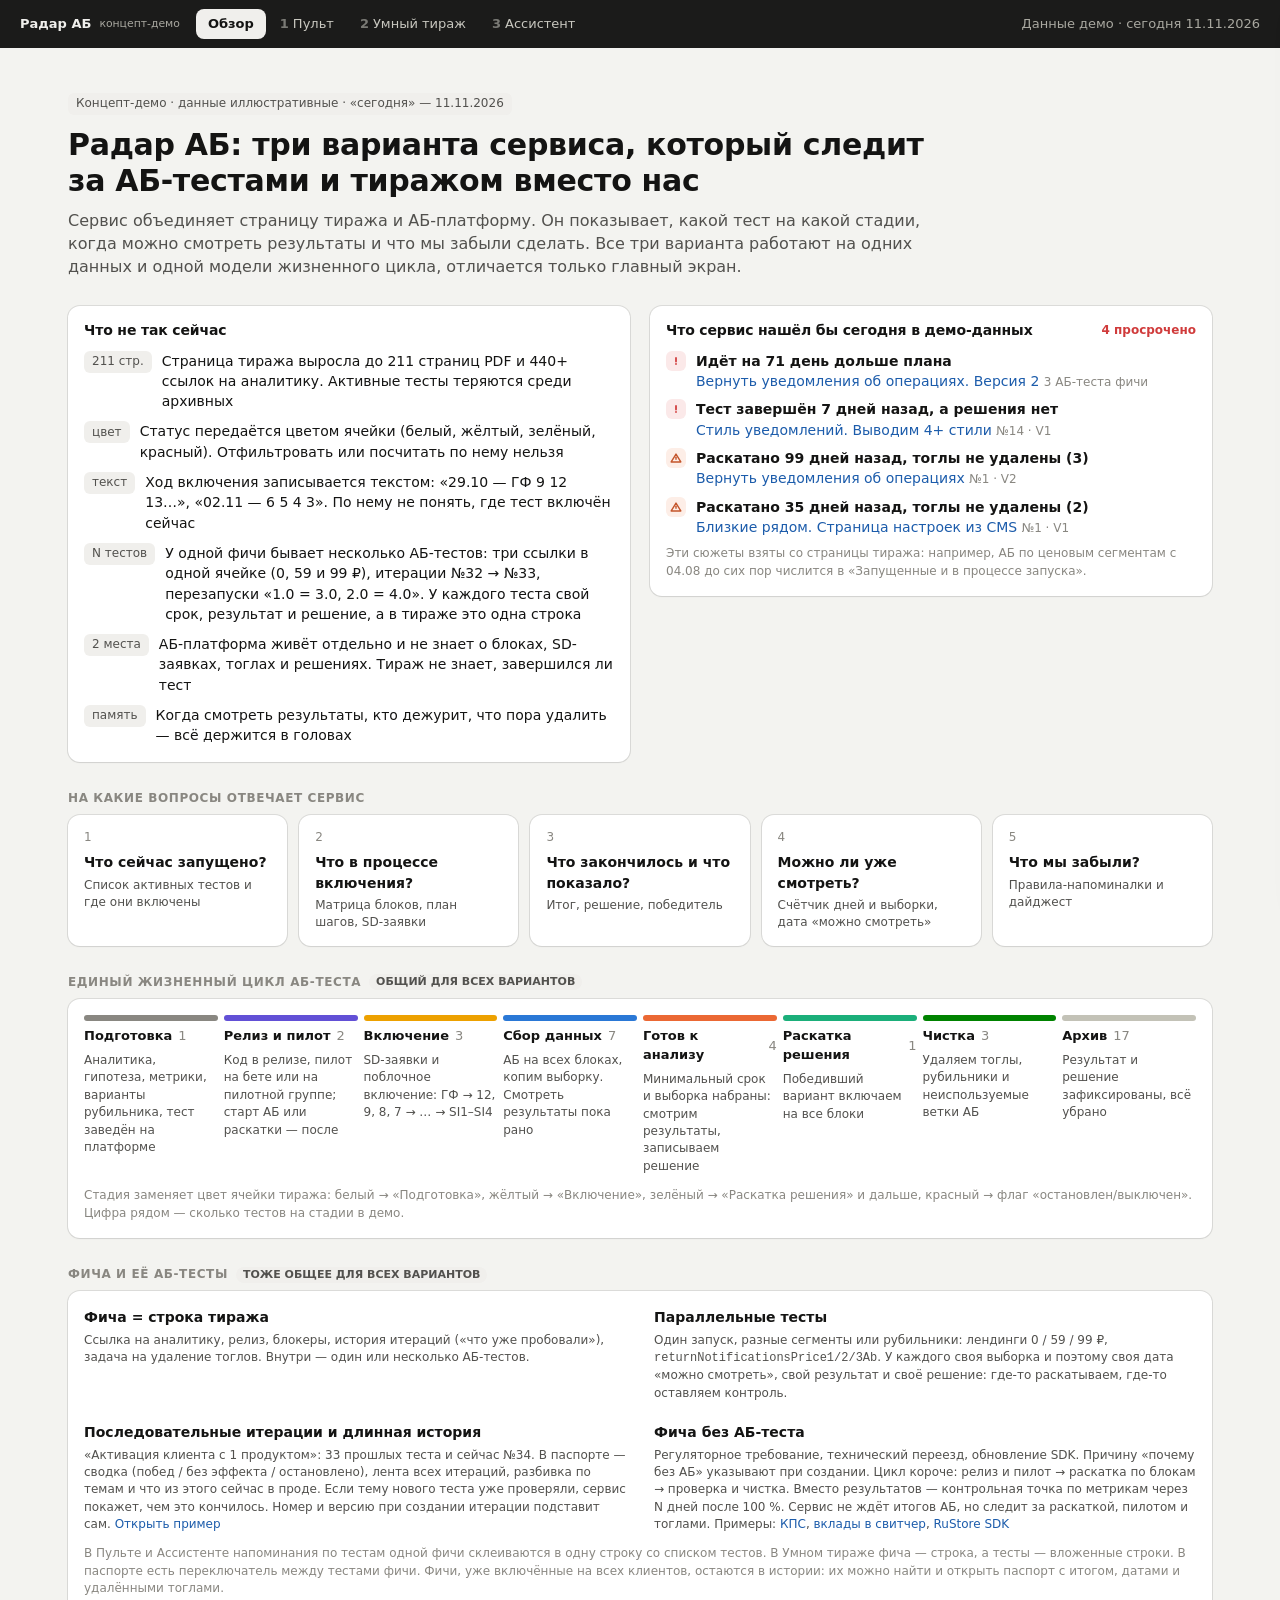
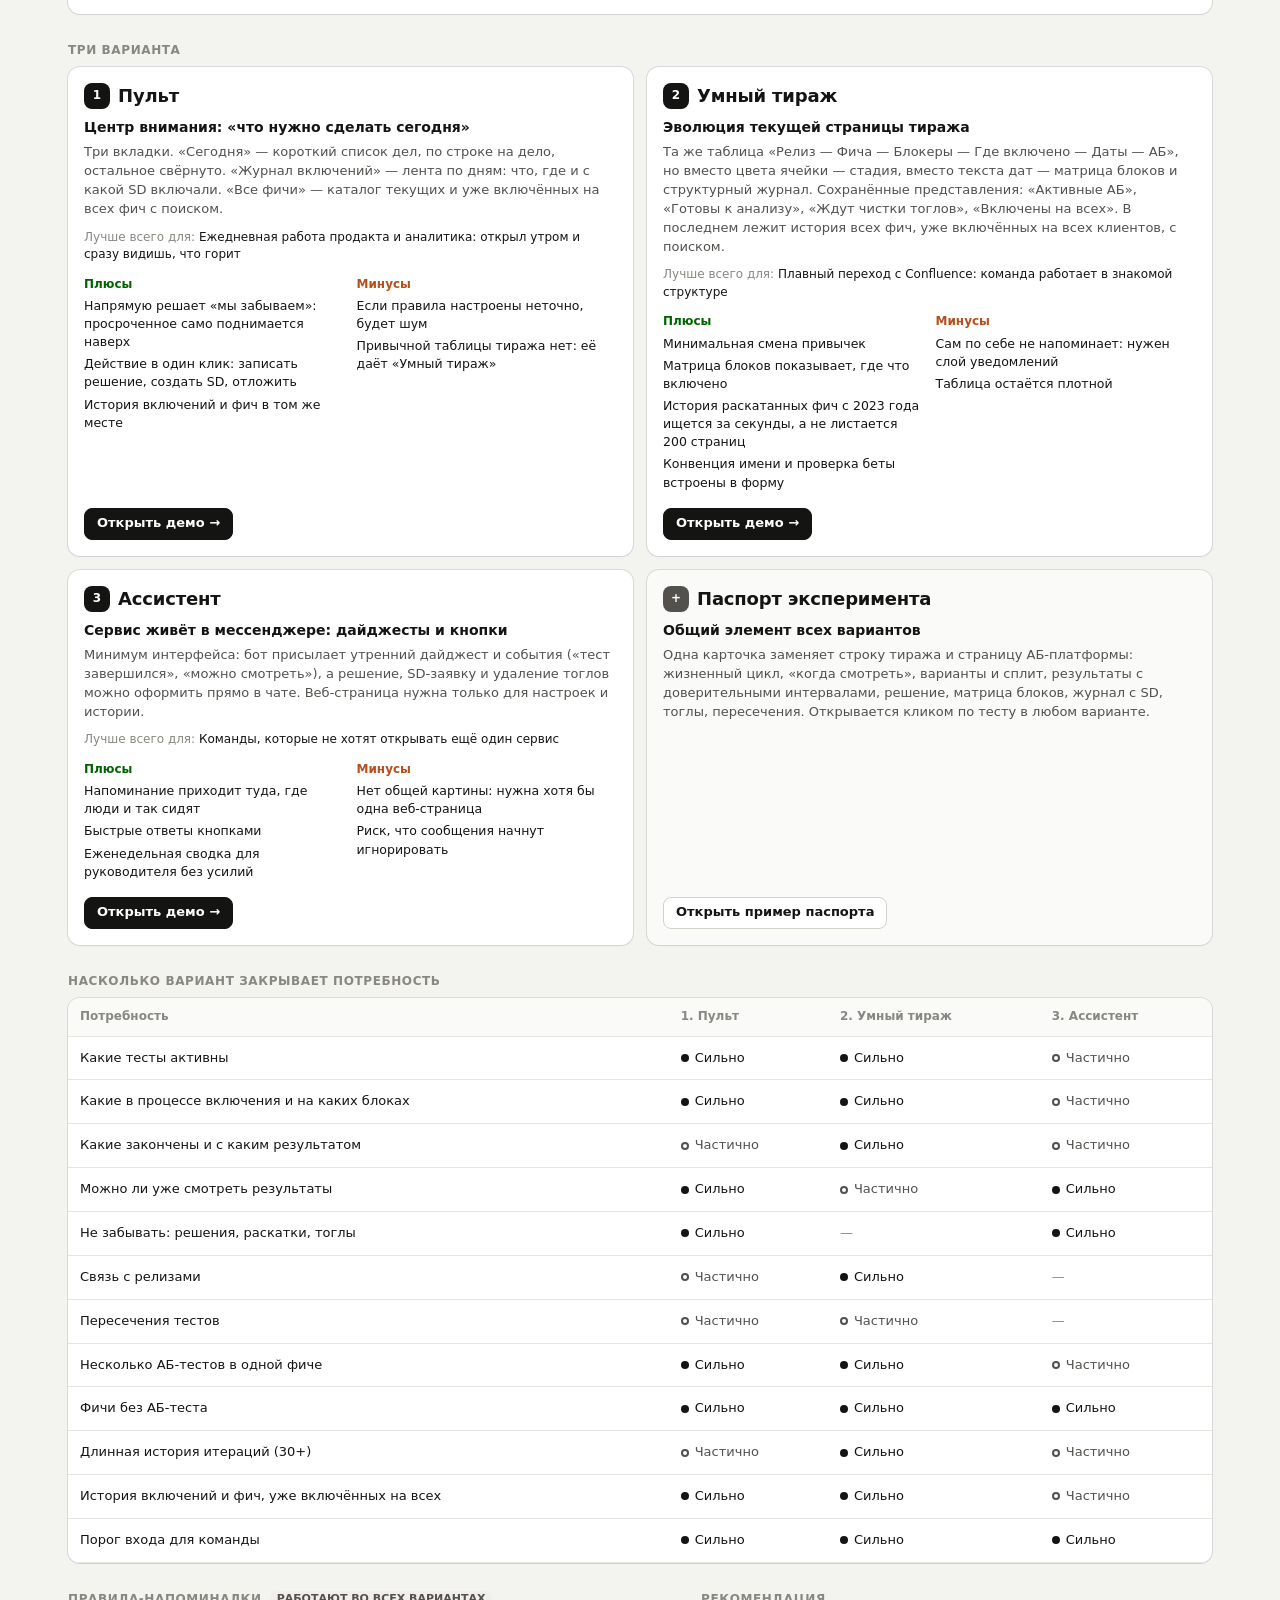
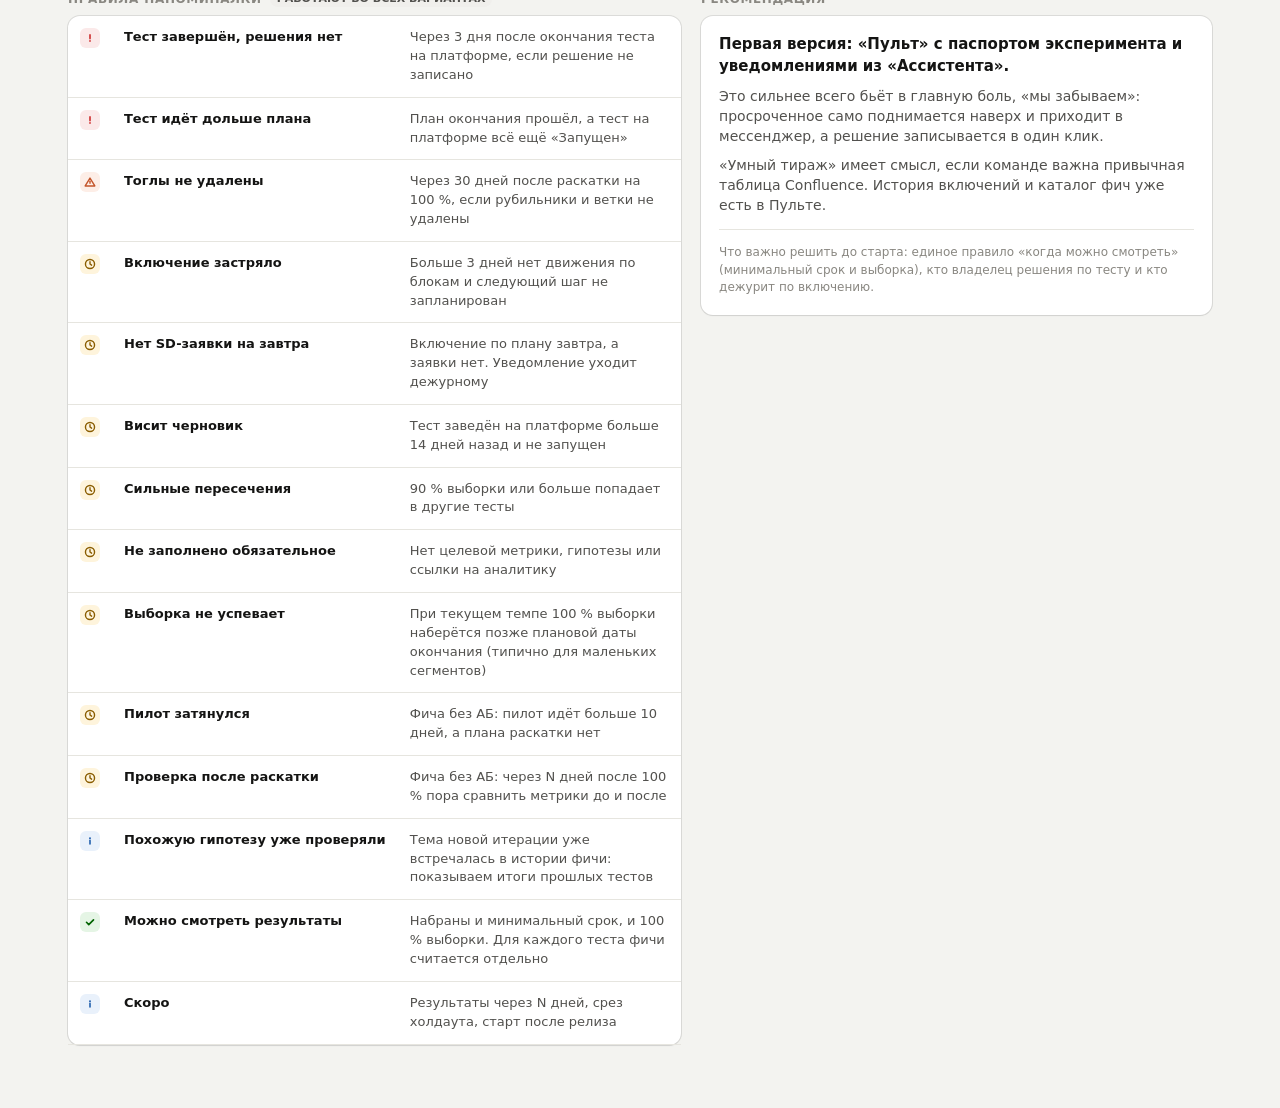
==== commit a3dbcd18: "Simplify screens: Pult tabs, one-line tasks, tabbed passport - Pult: tabs Today / Rollout journal / " ====
--- a/ab-radar/index.html
+++ b/ab-radar/index.html
@@ -416,6 +416,81 @@
 .hstrip i.now { background: repeating-linear-gradient(45deg, #2a78d6 0 2px, #dbe8f8 2px 5px); box-shadow: inset 0 0 0 1.5px #2a78d6; }
 .hstrip.sm i { width: 10px; height: 12px; border-radius: 2px; }
 details.hall summary { cursor: pointer; font-size: 13px; color: var(--accent); margin-top: 12px; }
+
+/* ===== компактный режим: вкладки, строки дел, журнал, каталог, паспорт ===== */
+.utabs { display: flex; gap: 4px; border-bottom: 1px solid var(--line); margin-bottom: 16px; }
+.utabs button { border: 0; background: none; padding: 10px 14px; font-size: 14px; font-weight: 550; color: var(--ink-2); cursor: pointer; border-bottom: 2px solid transparent; margin-bottom: -1px; }
+.utabs button:hover { color: var(--ink); }
+.utabs button.on { color: var(--ink); border-bottom-color: #141413; }
+.utabs .cnt, .ptabs .cnt { color: var(--muted); font-weight: 500; margin-left: 3px; }
+.tiles.compact { margin-bottom: 18px; }
+.tiles.compact .tile { padding: 10px 14px; gap: 4px; }
+.tiles.compact .val { font-size: 22px; }
+
+.tasks { background: var(--surface); border-radius: var(--r); box-shadow: var(--shadow); overflow: hidden; }
+.task { display: grid; grid-template-columns: 20px minmax(0, 1fr) 24px 58px auto auto; gap: 10px; align-items: center; padding: 9px 12px 9px 14px; border-bottom: 1px solid var(--line); cursor: pointer; }
+.task:last-child { border-bottom: 0; }
+.task:hover { background: #fbfbf9; }
+.task.crit { box-shadow: inset 3px 0 0 var(--crit); }
+.task.serious { box-shadow: inset 3px 0 0 var(--serious); }
+.task.warn { box-shadow: inset 3px 0 0 var(--warn); }
+.task-main { min-width: 0; }
+.task-line { display: flex; align-items: baseline; gap: 8px; min-width: 0; white-space: nowrap; overflow: hidden; }
+.task-line b { font-weight: 600; flex: 0 0 auto; }
+.task-obj { color: var(--ink); overflow: hidden; text-overflow: ellipsis; flex: 0 1 auto; }
+.task-det { color: var(--muted); font-size: 12.5px; overflow: hidden; text-overflow: ellipsis; flex: 1 1 auto; min-width: 0; }
+.task-extra { height: 18px; flex: 0 0 auto; }
+.task-more { display: none; font-size: 12.5px; color: var(--ink-2); margin-top: 6px; white-space: normal; }
+.task.open .task-more { display: block; }
+.task-sub { margin-top: 6px; display: flex; flex-direction: column; gap: 3px; }
+.task-age { font-size: 12px; color: var(--muted); text-align: right; white-space: nowrap; }
+.task.crit .task-age { color: var(--crit); font-weight: 600; }
+.task-snz { opacity: 0; }
+.task:hover .task-snz { opacity: 1; }
+.later-toggle { border: 0; background: none; color: var(--accent); font-size: 13px; padding: 12px 2px; cursor: pointer; }
+
+.lrow { display: grid; grid-template-columns: minmax(0, 1fr) auto; gap: 10px; align-items: center; padding: 5px 0; }
+.lrow .meter-row { width: 230px; }
+.lrow.sub { padding-left: 12px; }
+.lrow.sub .lname { color: var(--ink-2); }
+.lname { color: var(--ink); white-space: nowrap; overflow: hidden; text-overflow: ellipsis; font-size: 13px; }
+
+.jfeed { background: var(--surface); border-radius: var(--r); box-shadow: var(--shadow); overflow: hidden; }
+.jday { padding: 8px 14px; font-size: 12px; font-weight: 650; color: var(--ink-2); background: var(--surface-2); border-bottom: 1px solid var(--line); }
+.jday .cnt { color: var(--muted); font-weight: 500; margin-left: 4px; }
+.jl { display: grid; grid-template-columns: 40px 50px minmax(0, 1.6fr) minmax(0, 1fr) 120px 24px; gap: 10px; align-items: center; padding: 7px 14px; border-bottom: 1px solid var(--line); font-size: 13px; cursor: pointer; }
+.jl:hover { background: #fbfbf9; }
+.jl-when { font-size: 12px; color: var(--muted); font-variant-numeric: tabular-nums; }
+.jk { font-size: 11px; font-weight: 650; border-radius: 4px; text-align: center; padding: 2px 0; }
+.k-ab { background: var(--st-collecting); color: #fff; }
+.k-on { background: var(--st-cleanup); color: #fff; }
+.k-beta { background: #ece9fb; color: #4a3aa7; }
+.k-pause { background: var(--surface-3); color: var(--ink-2); }
+.k-plan { background: repeating-linear-gradient(45deg, #ecebe6 0 2px, #fafaf8 2px 6px); color: var(--ink-2); box-shadow: inset 0 0 0 1px var(--line-2); }
+.jl-name, .jl-blk { white-space: nowrap; overflow: hidden; text-overflow: ellipsis; }
+.jl-blk { color: var(--ink-2); }
+.jl-sd { font-family: var(--mono); font-size: 11.5px; color: var(--accent); }
+.jsum { font-size: 13px; margin: -4px 0 12px; color: var(--ink-2); }
+
+table.cat td { padding: 9px 12px; vertical-align: middle; }
+.cat .fname { max-width: 440px; white-space: nowrap; overflow: hidden; text-overflow: ellipsis; }
+.cat .flast { max-width: 300px; white-space: nowrap; overflow: hidden; text-overflow: ellipsis; font-size: 12.5px; color: var(--ink-2); }
+
+.pfacts { display: grid; grid-template-columns: repeat(4, minmax(0, 1fr)); gap: 8px; margin-top: 12px; }
+.pfacts > div { padding: 8px 10px; border-radius: 8px; background: var(--surface-2); box-shadow: inset 0 0 0 1px var(--line); display: flex; flex-direction: column; min-width: 0; }
+.pf-l { font-size: 11px; color: var(--muted); text-transform: uppercase; letter-spacing: .04em; font-weight: 600; }
+.pf-v { font-weight: 650; font-size: 13.5px; white-space: nowrap; overflow: hidden; text-overflow: ellipsis; }
+.pf-s { font-size: 12px; color: var(--ink-2); white-space: nowrap; overflow: hidden; text-overflow: ellipsis; min-height: 16px; }
+.ptabs { display: flex; gap: 2px; margin: 12px -24px -16px; padding: 0 24px; border-top: 1px solid var(--line); }
+.ptabs button { border: 0; background: none; padding: 10px 12px; font-size: 13px; font-weight: 550; color: var(--ink-2); cursor: pointer; border-bottom: 2px solid transparent; }
+.ptabs button.on { color: var(--ink); border-bottom-color: #141413; }
+.drawer .ftabs { margin-top: 10px; }
+
+.drawer-body > * { flex-shrink: 0; }
+.task-obj { max-width: 48%; }
+.lrow .meter-row { width: 200px; }
+.lrow .meter-row .meter { flex: 0 0 60px; }
+.lrow .meter-row .nowrap { white-space: nowrap; }
 
 </style>
 </head>
@@ -1638,7 +1713,8 @@
   if (!r) return '';
   if (e.type === 'holdout') return `<div class="meter-row"><span class="nowrap">Холдаут · срез ${fmt(D(e.holdout.next))}</span></div>`;
   const cls = r.over ? 'over' : r.canLook ? 'ready' : '';
-  const label = r.over ? `<b style="color:var(--crit)">+${dn(days(e.planEnd, TODAY))} сверх плана</b>`
+  const label = compact ? (r.over ? `<b style="color:var(--crit)">+${days(e.planEnd, TODAY)} дн. сверх плана</b>` : e.d.platformEnd ? `<b style="color:#b4501f">завершён ${fmt(e.d.platformEnd)}</b>` : r.canLook ? '<b style="color:#b4501f">можно смотреть</b>' : `итоги с ${fmt(e.lookAt)}${r.slow ? ' <b style="color:#8a5d00">· позже</b>' : ''}`)
+    : r.over ? `<b style="color:var(--crit)">+${dn(days(e.planEnd, TODAY))} сверх плана</b>`
     : e.d.platformEnd ? `<b style="color:#b4501f">завершён ${fmt(e.d.platformEnd)}</b>`
     : r.canLook ? '<b style="color:#b4501f">можно смотреть</b>'
     : `смотреть ${rel(e.lookAt)}${r.slow ? ' <b style="color:#8a5d00">· позже плана</b>' : ''}`;
@@ -1793,13 +1869,13 @@
 function historyBlock(f, e) {
   const past = pastOf(f, e.id);
   if (!past.length) return '';
-  if (past.length <= 8) return `<div class="small" style="font-weight:650;margin-bottom:4px">Что уже пробовали</div>${past.slice().reverse().map(histRow).join('')}`;
+  if (past.length <= 8) return `<h3 style="margin-bottom:6px">Что уже пробовали</h3>${past.slice().reverse().map(histRow).join('')}`;
   const cnt = (k) => past.filter((h) => h.kind === k).length;
   const themes = [...new Set(past.map((h) => h.theme))];
   const cur = f.tests.filter((t) => t.stage !== 'done');
   const meta = FEATURE_META[f.id] || {};
   return `
-    <div class="small" style="font-weight:650;margin-bottom:8px">История фичи: ${past.length} ${plural(past.length, 'АБ-тест', 'АБ-теста', 'АБ-тестов')} до текущего</div>
+    <h3 style="margin-bottom:10px">История: ${past.length} ${plural(past.length, 'итерация', 'итерации', 'итераций')}</h3>
     <div class="row wrap" style="gap:8px;margin-bottom:10px">
       <span class="chip"><span class="dot" style="background:${HCOLOR.win}"></span>Побед ${cnt('win')}</span>
       <span class="chip"><span class="dot" style="background:${HCOLOR.none}"></span>Без эффекта ${cnt('none')}</span>
@@ -1821,112 +1897,199 @@
     </details>`;
 }
 
+/* ---------- задачи: одно дело — одна строка ---------- */
+const TASK = {
+  nodecision: 'Записать решение', overdue: 'Разобрать результаты', toggles: 'Удалить тоглы', stuck: 'Запланировать шаг',
+  needsd: 'Создать SD-заявку', draft: 'Архивировать черновик', cross: 'Проверить пересечения', nometric: 'Заполнить метрику',
+  blocker: 'Снять блокер', slow: 'Продлить тест', pilot: 'Решить по пилоту', postcheck: 'Проверить метрики',
+  canlook: 'Посмотреть результаты', upcoming: 'Результаты', holdout: 'Срез холдаута', nextstep: 'Шаг включения',
+  release: 'Старт АБ', similar: 'Тему уже проверяли',
+};
+
+function shortOf(a) {
+  const e = a.e;
+  switch (a.rule) {
+    case 'nodecision': return `тест завершён ${fmt(e.d.platformEnd)}`;
+    case 'overdue': return `+${dn(days(e.planEnd, TODAY))} сверх плана`;
+    case 'toggles': { const n = e.toggles.filter((x) => x.st === 'todo').length; return `${n} ${plural(n, 'тогл', 'тогла', 'тоглов')}, раскатано ${fmt(e.d.rolloutDoneAt)}`; }
+    case 'stuck': return `${e.coverage}/${ALL_BLOCKS.length} блоков, дальше не запланировано`;
+    case 'needsd': case 'nextstep': return `${blockList(e.nextPlan.blocks)} · ${rel(e.nextPlan.d)}`;
+    case 'draft': return `висит с ${fmt(e.d.created)}`;
+    case 'cross': return `${e.cross.mixed}% выборки в других тестах`;
+    case 'nometric': return 'без неё не посчитать срок';
+    case 'blocker': return e.blockers;
+    case 'slow': return `100 % выборки к ${fmt(e.lookAt)}, план ${fmt(e.planEnd)}`;
+    case 'pilot': return `пилот с ${e.pilot.since.slice(0, 5)}`;
+    case 'postcheck': return e.check.what;
+    case 'canlook': return 'срок и выборка набраны';
+    case 'upcoming': return `с ${fmt(e.lookAt)} · выборка ${e.sample}%`;
+    case 'holdout': return `${fmt(D(e.holdout.next))}`;
+    case 'release': return `${fmt(e.d.plannedStart)}, после релиза ${e.release}`;
+    case 'similar': return `«${e.theme}»`;
+    default: return '';
+  }
+}
+
+function ageOf(a) {
+  const d = a.due; if (!d) return '';
+  if (d <= TODAY) { const n = days(d, TODAY); return n === 0 ? 'сегодня' : `${n} дн.`; }
+  const n = days(TODAY, d); return n === 1 ? 'завтра' : fmt(d);
+}
+
+/* Склейка: по тестам одной фичи с одним правилом — одна строка; по одному тесту — одна строка с «+N» */
+function buildTasks(filter = () => true) {
+  const ent = new Map();
+  mergedAlerts().filter(filter).forEach((a) => { const k = a.group ? a.e.fid : a.e.id; if (!ent.has(k)) ent.set(k, []); ent.get(k).push(a); });
+  const now = []; const later = [];
+  ent.forEach((list) => {
+    list.sort((x, y) => SEV_ORDER[x.sev] - SEV_ORDER[y.sev]);
+    const act = list.filter((a) => a.sev !== 'info');
+    const inf = list.filter((a) => a.sev === 'info');
+    if (act.length) now.push({ main: act[0], extra: [...act.slice(1), ...inf] });
+    else later.push({ main: inf[0], extra: inf.slice(1) });
+  });
+  const dueKey = (t) => (t.main.due ? t.main.due.getTime() : 9e15);
+  now.sort((a, b) => SEV_ORDER[a.main.sev] - SEV_ORDER[b.main.sev] || dueKey(a) - dueKey(b));
+  later.sort((a, b) => dueKey(a) - dueKey(b));
+  return { now, later };
+}
+
+function taskRow(t, { noObj = false } = {}) {
+  const a = t.main; const e = a.e; const G = a.group;
+  const obj = G ? `${e.feature} · ${G.length} ${plural(G.length, 'тест', 'теста', 'тестов')}` : e.short;
+  const tip = t.extra.map((x) => esc(x.title)).join('<br>');
+  return `<div class="task ${a.sev}">
+    ${sevIcon(a.sev)}
+    <div class="task-main">
+      <div class="task-line"><b>${esc(TASK[a.rule] || a.title)}</b>${noObj ? '' : `<a href="#" data-open="${e.id}" class="task-obj">${esc(obj)}</a>`}<span class="task-det">${esc(shortOf(a))}</span>${t.extra.length ? `<span class="chip task-extra" data-tip="${tip}">+${t.extra.length}</span>` : ''}</div>
+      <div class="task-more">
+        <div>${esc(a.title)}. ${esc(a.sub)}</div>
+        ${G ? `<div class="task-sub">${G.map((x) => `<div><a href="#" data-open="${x.e.id}">${esc(x.e.label)}</a> — ${esc(a.same ? testBrief(x.e) : x.title)}</div>`).join('')}</div>` : ''}
+        ${t.extra.length ? `<div class="task-sub">${t.extra.map((x) => `<div class="row" style="gap:6px">${sevIcon(x.sev)}${esc(x.title)}</div>`).join('')}</div>` : ''}
+      </div>
+    </div>
+    ${noObj ? '<span></span>' : avatar(e.owner)}
+    <span class="task-age">${ageOf(a)}</span>
+    <button class="btn sm ${a.sev === 'crit' || a.sev === 'good' ? 'primary' : ''}" data-act="${a.act.k}" data-id="${e.id}">${esc(a.act.label)}</button>
+    <button class="btn sm ghost task-snz" data-act="snooze" data-id="${e.id}">Позже</button>
+  </div>`;
+}
+
+/* ---------- паспорт: шапка + вкладки ---------- */
 function featureSection(e) {
   const f = featureOf(e);
   const past = pastOf(f, e.id);
   const work = f.tests.filter((t) => t.stage !== 'done');
-  if (work.length < 2 && !past.length) return '';
-  const head = work.length ? `${work.length} в работе${past.length ? ` · ${past.length} в истории` : ''}` : `${f.tests.length} ${plural(f.tests.length, 'АБ-тест', 'АБ-теста', 'АБ-тестов')}, все завершены`;
-  return `<div class="sec"><h3>Фича: ${head}<span class="sp"></span><span class="small muted" style="font-weight:400">${featureKind(f)}</span></h3>
-    ${work.length > 1 ? `<div>${work.map((t) => `<div class="ftest ${t.id === e.id ? 'cur' : ''}">
-      <div class="row" style="gap:8px;min-width:0">${stageDot(t.stage)}<a href="#" data-open="${t.id}" style="color:var(--ink);font-weight:600">${esc(t.label)}</a><span class="small muted nowrap">${t.tag} · <span class="mono">${t.key}</span></span></div>
+  if (work.length < 2 && !past.length) return '<div class="empty">У фичи одна итерация, истории нет</div>';
+  return `${work.length > 1 ? `<div class="sec"><h3>Тесты фичи в работе<span class="sp"></span><span class="small muted" style="font-weight:400">${featureKind(f)}</span></h3>${work.map((t) => `<div class="ftest ${t.id === e.id ? 'cur' : ''}">
+      <div class="row" style="gap:8px;min-width:0">${stageDot(t.stage)}<a href="#" data-open="${t.id}" style="color:var(--ink);font-weight:600">${esc(t.label)}</a><span class="small muted nowrap mono">${t.key}</span></div>
       <span class="small ink2 nowrap" style="text-align:right">${STAGE[t.stage].name}</span>
-      <div class="small ink2">${esc(testBrief(t))}${t.alerts.find((a) => ['crit', 'serious', 'warn'].includes(a.sev)) ? ` · <span class="sev-label ${t.alerts[0].sev}">${esc(t.alerts[0].title)}</span>` : ''}</div>
+      <div class="small ink2">${esc(testBrief(t))}</div>
       <span class="small muted" style="text-align:right">${t.id === e.id ? 'открыт' : ''}</span>
-    </div>`).join('')}</div>
-    <div class="small muted" style="margin:8px 0 14px">${isParallel(f) ? 'У каждого сегмента свой рубильник, своя выборка, срок готовности, результат и решение. Общими остаются строка тиража, аналитика и задача на удаление тоглов.' : 'Итерации идут друг за другом. Новая итерация получает следующий номер, а при перезапуске с той же гипотезой поднимается версия сути теста.'}</div>` : ''}
-    ${historyBlock(f, e)}
-  </div>`;
+    </div>`).join('')}</div>` : ''}
+    ${past.length ? `<div class="sec">${historyBlock(f, e)}</div>` : ''}`;
 }
 
 function noAbSection(e) {
   const c = e.check || {};
   const due = e.d.rolloutDoneAt && c.days ? addDays(e.d.rolloutDoneAt, c.days) : null;
-  return `<div class="sec"><h3>Без АБ-теста <span class="sp"></span><span class="chip">АБ не планируется</span></h3>
+  return `<div class="sec"><h3>Без АБ-теста</h3>
     <div class="kv">
       <dt>Почему без АБ</dt><dd>${esc(e.noAb || 'Не указано')}</dd>
-      ${e.pilot ? `<dt>Пилот</dt><dd>${esc(e.pilot.group)} · с ${e.pilot.since}<br><span class="small ink2">${esc(e.pilot.feedback)}</span></dd>` : ''}
-      <dt>Включаемое значение</dt><dd><span class="mono">${esc(e.variants[0].v)}</span> — ${esc(e.variants[0].name)} · на всех клиентов</dd>
-      ${c.what ? `<dt>Что проверяем вместо АБ</dt><dd>${esc(c.what)}</dd>` : ''}
-      ${c.days ? `<dt>Контрольная точка</dt><dd>${c.done ? `<span class="sev-label good">${esc(c.done)}</span>` : due ? `${fmt(due, true)} — через ${dn(c.days)} после 100 %` : `через ${dn(c.days)} после включения на всех блоках`}</dd>` : ''}
-    </div>
-    <div class="small muted" style="margin-top:10px">Сервис не ждёт от такой фичи результатов и решения по АБ. Он следит за раскаткой по блокам, SD-заявками, контрольной точкой и удалением тоглов.</div>
-  </div>`;
-}
-
-function passportHTML(e) {
-  const r = RELEASES.find((x) => x.v === e.release);
+      ${e.pilot ? `<dt>Пилот</dt><dd>${esc(e.pilot.group)} · с ${e.pilot.since}. ${esc(e.pilot.feedback)}</dd>` : ''}
+      <dt>Значение</dt><dd><span class="mono">${esc(e.variants[0].v)}</span> — ${esc(e.variants[0].name)}</dd>
+      ${c.what ? `<dt>Проверяем вместо АБ</dt><dd>${esc(c.what)}</dd>` : ''}
+      ${c.days ? `<dt>Контрольная точка</dt><dd>${c.done ? `<span class="sev-label good">${esc(c.done)}</span>` : due ? `${fmt(due, true)}` : `через ${dn(c.days)} после 100 %`}</dd>` : ''}
+    </div></div>`;
+}
+
+const PTABS = [['overview', 'Обзор'], ['results', 'Результаты'], ['blocks', 'Блоки и журнал'], ['history', 'История фичи']];
+
+function passportHTML(e, tab = 'overview') {
   const f = featureOf(e);
+  const past = pastOf(f, e.id);
+  const hasHist = f.tests.length > 1 || past.length > 0;
+  const tabs = PTABS.filter(([k]) => !(k === 'results' && e.type === 'rollout') && !(k === 'history' && !hasHist));
+  if (!tabs.find(([k]) => k === tab)) tab = 'overview';
+  const own = [...e.alerts].sort((x, y) => SEV_ORDER[x.sev] - SEV_ORDER[y.sev]);
+  const top = own.find((a) => a.sev !== 'info') || own[0];
+  const best = e.results?.rows?.find((x) => !x.control);
+  const facts = [
+    top && top.sev !== 'info' ? ['Дальше', TASK[top.rule] || top.title, shortOf(top)] : ['Дальше', e.stage === 'done' ? 'Всё завершено' : 'Ничего не требуется', top ? `${TASK[top.rule] || top.title} · ${ageOf(top)}` : ''],
+    e.type === 'rollout'
+      ? ['Проверка', e.check?.done ? 'пройдена' : e.pilot && e.stage === 'release' ? 'идёт пилот' : 'после 100 %', e.check?.done ? e.check.done.replace(/^Проверено /, '').split(':')[0] : '']
+      : ['Результаты', e.decision || e.stage === 'done' ? 'разобраны' : !e.lookAt ? 'не начат' : TODAY >= e.lookAt ? 'можно смотреть' : `с ${fmt(e.lookAt)}`, e.lookAt && !e.decision && e.stage !== 'done' ? `день ${e.dayN}/${e.planDays} · выборка ${e.sample}%` : ''],
+    ['Блоки', `${e.coverage} из ${ALL_BLOCKS.length}`, e.nextPlan ? `дальше ${fmt(e.nextPlan.d)}` : e.onCount === ALL_BLOCKS.length ? 'включено на всех' : e.stage === 'release' ? 'до раскатки' : ''],
+    ['Итог', e.decision || e.type === 'rollout' ? outcome(e) : best && e.results.status !== 'invalid' ? `${sgn(best.delta)} п.п.` : 'пока нет', e.decision ? `решение ${e.decision.d.slice(0, 5)}` : best && !e.decision ? (best.sig ? 'значимо' : 'незначимо') : ''],
+  ];
+
+  let body = '';
+  if (tab === 'overview') {
+    body = `
+      ${own.length ? `<div class="tasks">${own.map((a) => taskRow({ main: a, extra: [] }, { noObj: true })).join('')}</div>` : ''}
+      <div class="sec"><h3>Жизненный цикл</h3>${stepper(e)}</div>
+      ${e.type === 'rollout' ? noAbSection(e) : ''}
+      ${e.type !== 'rollout' && e.d.fullAt && e.stage !== 'done' ? `<div class="sec"><h3>Когда смотреть результаты</h3>
+        ${readinessBar(e)}
+        <div class="kv" style="margin-top:12px">
+          <dt>На всех блоках с</dt><dd>${fmt(e.d.fullAt, true)} · ${dn(e.dayN)}</dd>
+          <dt>Минимальный срок</dt><dd>${dn(e.minDays)}, не раньше ${fmt(e.minAt, true)}</dd>
+          <dt>Выборка</dt><dd>${e.sample}%${e.sample < 100 ? `, 100 % к ${fmt(e.sampleAt, true)}` : ''}</dd>
+          <dt>Можно смотреть</dt><dd><b>с ${fmt(e.lookAt, true)}</b></dd>
+          <dt>План окончания</dt><dd>${fmt(e.planEnd, true)}${e.d.platformEnd ? `, завершён ${fmt(e.d.platformEnd, true)}` : ''}</dd>
+        </div></div>` : ''}
+      <div class="sec"><h3>${e.type === 'rollout' ? 'Описание' : 'Гипотеза'}</h3>
+        <p>${esc(e.hypothesis)}</p>
+        <div class="kv" style="margin-top:12px">
+          ${e.type === 'rollout' ? '' : `<dt>Целевая метрика</dt><dd>${e.metric ? esc(e.metric) : '<span class="sev-label warn">Не заполнена</span>'}</dd>`}
+          ${e.metric2 ? `<dt>Доп. метрика</dt><dd>${esc(e.metric2)}</dd>` : ''}
+          ${e.blockers ? `<dt>Блокер</dt><dd><span class="sev-label warn">${esc(e.blockers)}</span></dd>` : ''}
+          ${e.type === 'rollout' ? '' : `<dt>Имя по конвенции</dt><dd class="row" style="gap:6px;align-items:flex-start"><span class="mono" style="font-size:11.5px">${esc(e.name)}</span><button class="btn ghost sm" data-copy="${esc(e.name)}" title="Скопировать">${ICON.copy}</button></dd>`}
+        </div></div>
+      ${e.type === 'rollout' ? '' : `<div class="sec"><h3>Варианты и сплит</h3>${splitBar(e)}</div>`}`;
+  } else if (tab === 'results') {
+    body = `
+      ${e.results ? `<div class="sec"><h3>Результаты <span class="sp"></span>${e.results.status === 'ready' ? '<span class="sev-label serious">Не разобраны</span>' : e.results.status === 'invalid' ? '<span class="sev-label crit">Невалидны</span>' : '<span class="sev-label good">Разобраны</span>'}</h3>
+        ${e.metric ? `<div class="small muted" style="margin-bottom:8px">${esc(e.metric)}</div>` : ''}
+        ${forest(e)}
+        <div class="small ink2" style="margin-top:10px">${esc(e.results.note)}</div></div>`
+      : `<div class="sec"><div class="empty">Результатов пока нет${e.lookAt ? `. Можно смотреть с ${fmt(e.lookAt, true)}` : ''}</div></div>`}
+      <div class="sec"><h3>Решение</h3>${decisionBlock(e)}</div>
+      <div class="sec"><h3>Пересечения с другими АБ-тестами</h3>${crossBlock(e)}</div>`;
+  } else if (tab === 'blocks') {
+    body = `
+      <div class="sec"><h3>Где включено <span class="sp"></span><span class="small muted" style="font-weight:400">${e.coverage} из ${ALL_BLOCKS.length}</span></h3>
+        <div style="overflow-x:auto">${blockMatrix(e)}</div>
+        <div style="margin-top:12px">${bmLegend()}</div></div>
+      <div class="sec"><h3>Журнал <span class="sp"></span><button class="btn sm" data-act="addevent" data-id="${e.id}">${ICON.plus} Событие</button></h3>${journal(e)}</div>
+      <div class="sec"><h3>Тоглы и рубильники</h3>${toggleList(e)}</div>`;
+  } else {
+    body = featureSection(e);
+  }
+
   return `
   <div class="drawer-head">
     <button class="btn ghost sm x" data-close>${ICON.x}</button>
-    <div class="row wrap" style="margin-bottom:8px">${stageChip(e.stage)}${e.type === 'rollout' ? '' : platChip(e.platform)}${typeChip(e)}${e.flags.includes('stopped') ? '<span class="chip">Остановлен досрочно</span>' : ''}<span class="chip outline">Релиз ${e.release}${r ? ' · ' + r.d.slice(0, 5) : ''}</span></div>
+    <div class="row wrap" style="gap:6px;margin-bottom:6px">${stageChip(e.stage)}${typeChip(e)}${e.flags.includes('stopped') ? '<span class="chip">Остановлен досрочно</span>' : ''}<span class="chip outline">Релиз ${e.release}</span></div>
     <h2>${esc(e.feature)} <span class="muted" style="font-weight:500">№${e.iter}${e.seg ? ' · ' + esc(e.seg) : ''}</span></h2>
-    ${f.tests.length > 1 ? `<div class="small ink2" style="margin-top:4px">В фиче ${f.tests.length} ${plural(f.tests.length, 'АБ-тест', 'АБ-теста', 'АБ-тестов')} (${featureKind(f)}). Переключайтесь между ними:</div>${featureTabs(e)}` : ''}
     <div class="row wrap small ink2" style="margin-top:6px;gap:12px">
       <span class="row" style="gap:6px">${avatar(e.owner)}${esc(e.owner)}</span>
-      <span>${e.type === 'rollout' ? 'Тогл' : 'Рубильник'} <span class="mono" style="color:var(--ink)">${e.key}</span></span>
-      ${e.type === 'rollout' ? '' : `<span>Ветка: ${esc(e.branch)} ${e.ver}</span>`}
+      <span class="mono" style="color:var(--ink)">${e.key}</span>
+      <a href="#" data-act="link">Аналитика ${ICON.ext}</a>
+      ${e.type === 'rollout' ? '' : `<a href="#" data-act="link">АБ-платформа ${ICON.ext}</a>`}
+      <a href="#" data-act="link">Тираж ${ICON.ext}</a>
     </div>
-    ${e.type === 'rollout' ? '' : `<div class="conv-name"><span class="nowrap">Имя по конвенции</span><code>${esc(e.name)}</code><button class="btn ghost sm" data-copy="${esc(e.name)}" title="Скопировать">${ICON.copy}</button></div>`}
-    <div class="row wrap small" style="margin-top:10px;gap:14px">
-      <a href="#" data-act="link">Аналитика в Confluence ${ICON.ext}</a>
-      ${e.type === 'rollout' ? '' : `<a href="#" data-act="link">АБ-платформа ${ICON.ext}</a>`}
-      <a href="#" data-act="link">Строка в тираже ${ICON.ext}</a>
-      <a href="#" data-act="link">Дашборд метрик ${ICON.ext}</a>
-    </div>
+    ${featureTabs(e)}
+    <div class="pfacts">${facts.map(([l, v, s]) => `<div><span class="pf-l">${l}</span><span class="pf-v">${esc(v)}</span><span class="pf-s">${esc(s)}</span></div>`).join('')}</div>
+    <div class="ptabs">${tabs.map(([k, n]) => `<button class="${k === tab ? 'on' : ''}" data-ptab="${k}" data-id="${e.id}">${n}${k === 'history' ? ` <span class="cnt">${past.length + f.tests.filter((t) => t.stage !== 'done' && t.id !== e.id).length}</span>` : ''}</button>`).join('')}</div>
   </div>
-  <div class="drawer-body">
-    ${e.alerts.length ? `<div class="stack">${e.alerts.map((a) => alertRow(a, { showExp: false, meta: false })).join('')}</div>` : ''}
-    <div class="sec"><h3>Жизненный цикл</h3>${stepper(e)}</div>
-    ${featureSection(e)}
-    ${e.type === 'rollout' ? noAbSection(e) : ''}
-
-    ${e.type !== 'rollout' && e.d.fullAt && e.stage !== 'done' ? `<div class="sec"><h3>Когда смотреть результаты <span class="sp"></span>${readiness(e)?.canLook ? '<span class="sev-label good">Уже можно</span>' : `<span class="sev-label info">${e.lookAt ? 'С ' + fmt(e.lookAt, true) : ''}</span>`}</h3>
-      ${readinessBar(e)}
-      <div class="kv" style="margin-top:14px">
-        <dt>На всех блоках с</dt><dd>${fmt(e.d.fullAt, true)} · ${e.d.platformEnd ? 'шёл' : 'идёт'} ${dn(e.dayN)}</dd>
-        <dt>Минимальный срок</dt><dd>${dn(e.minDays)} → не раньше ${fmt(e.minAt, true)}</dd>
-        <dt>Выборка</dt><dd>${e.sample}% от расчётной${e.sample < 100 ? ` → 100 % при текущем темпе к ${fmt(e.sampleAt, true)}` : ''}</dd>
-        <dt>Можно смотреть</dt><dd><b>с ${fmt(e.lookAt, true)}</b> <span class="muted small">— когда выполнены оба условия</span></dd>
-        <dt>План окончания</dt><dd>${fmt(e.planEnd, true)}${e.d.platformEnd ? ` · фактически завершён ${fmt(e.d.platformEnd, true)}` : ''}${e.lookAt > e.planEnd && !e.d.platformEnd ? ' <span class="sev-label warn">выборка не успевает</span>' : ''}</dd>
-      </div></div>` : ''}
-
-    <div class="sec"><h3>${e.type === 'rollout' ? 'Описание' : 'Гипотеза и метрики'}</h3>
-      <p>${esc(e.hypothesis)}</p>
-      <div class="kv" style="margin-top:12px">
-        ${e.type === 'rollout' ? '' : `<dt>Целевая метрика</dt><dd>${e.metric ? esc(e.metric) : '<span class="sev-label warn">Не заполнена</span>'}</dd>`}
-        ${e.metric2 ? `<dt>Доп. метрика</dt><dd>${esc(e.metric2)}</dd>` : ''}
-        ${e.blockers ? `<dt>Блокеры</dt><dd><span class="sev-label warn">${esc(e.blockers)}</span></dd>` : '<dt>Блокеры</dt><dd class="muted">Нет</dd>'}
-      </div>
-    </div>
-
-    ${e.type === 'rollout' ? '' : `<div class="sec"><h3>Варианты и сплит</h3>${splitBar(e)}</div>`}
-
-    ${e.results ? `<div class="sec"><h3>Результаты <span class="sp"></span>${e.results.status === 'ready' ? '<span class="sev-label serious">Посчитаны, не разобраны</span>' : e.results.status === 'invalid' ? '<span class="sev-label crit">Невалидны</span>' : '<span class="sev-label good">Разобраны</span>'}</h3>
-      ${e.metric ? `<div class="small muted" style="margin-bottom:8px">${esc(e.metric)}</div>` : ''}
-      ${forest(e)}
-      <div class="small ink2" style="margin-top:10px">${esc(e.results.note)}</div></div>` : ''}
-
-    ${e.type === 'rollout' && !e.decision ? '' : `<div class="sec"><h3>Решение</h3>${decisionBlock(e)}</div>`}
-
-    <div class="sec"><h3>Где включено <span class="sp"></span><span class="small muted" style="font-weight:400">${e.coverage} из ${ALL_BLOCKS.length} блоков</span></h3>
-      <div style="overflow-x:auto">${blockMatrix(e)}</div>
-      <div style="margin-top:12px">${bmLegend()}</div>
-    </div>
-
-    <div class="sec"><h3>Журнал <span class="sp"></span><button class="btn sm" data-act="addevent" data-id="${e.id}">${ICON.plus} Событие</button></h3>${journal(e)}</div>
-
-    <div class="sec"><h3>Тоглы и рубильники</h3>${toggleList(e)}</div>
-
-    ${e.type === 'rollout' ? '' : `<div class="sec"><h3>Пересечения с другими АБ-тестами</h3>${crossBlock(e)}</div>`}
-  </div>`;
-}
-
-function openPassport(id) {
+  <div class="drawer-body">${body}</div>`;
+}
+
+function openPassport(id, tab = 'overview') {
   const e = EX[id]; if (!e) return;
   const dr = $('#drawer');
-  dr.innerHTML = passportHTML(e);
+  dr.innerHTML = passportHTML(e, tab);
   dr.classList.add('open');
   $('#scrim').classList.add('open');
   dr.querySelector('.drawer-body').scrollTop = 0;
@@ -2185,8 +2348,12 @@
 function initGlobal() {
   document.addEventListener('click', (ev) => {
     const t = ev.target;
+    const pt = t.closest('[data-ptab]');
+    if (pt) { openPassport(pt.dataset.id, pt.dataset.ptab); return; }
     const open = t.closest('[data-open]');
     if (open) { ev.preventDefault(); openPassport(open.dataset.open); return; }
+    const tk = t.closest('.task');
+    if (tk && !t.closest('a,button')) { tk.classList.toggle('open'); return; }
     if (t.closest('[data-close]') || t.id === 'scrim') { closePassport(); return; }
     if (t.closest('[data-mclose]') || t.id === 'modal') { closeModal(); return; }
     const cp = t.closest('[data-copy]');
@@ -2211,7 +2378,7 @@
       const e = EX[act.dataset.id];
       switch (act.dataset.act) {
         case 'decide': decideModal(e); break;
-        case 'results': openPassport(e.id); setTimeout(() => { const s = $$('#drawer .sec').find((x) => x.textContent.startsWith('Результаты')); s && s.scrollIntoView({ behavior: 'smooth', block: 'start' }); }, 260); break;
+        case 'results': openPassport(e.id, 'results'); break;
         case 'sd': sdModal(e); break;
         case 'plan': sdModal(e); break;
         case 'addevent': addEventModal(e); break;
@@ -2220,7 +2387,7 @@
         case 'remind': toast(`Напомню ${e.minAt ? fmtH(e.minAt) : 'в день среза'} в 10:00`); break;
         case 'archive': toast('Черновик на АБ-платформе отправлен в архив'); break;
         case 'cleanup': toast('Добавлено в «Удаление тоглов, ч. 22» (релиз 17.16)'); break;
-        case 'cross': openPassport(e.id); setTimeout(() => { const s = $$('#drawer .sec').find((x) => x.textContent.startsWith('Пересечения')); s && s.scrollIntoView({ behavior: 'smooth', block: 'start' }); }, 260); break;
+        case 'cross': openPassport(e.id, 'results'); break;
         case 'link': toast('В рабочей версии откроется внешняя ссылка'); break;
         case 'pilot': {
           rolloutPlan(addDays(TODAY, 1)).forEach((p, i) => e.events.push({ d: fmt(p.d, true), t: 'plan', b: p.b, v: e.variants[0].v, txt: `План: включить ${e.variants[0].v}`, sd: i === 0 ? 'SD0002462' + (100 + Math.floor(Math.random() * 800)) : undefined }));
@@ -2247,10 +2414,10 @@
 const CONCEPTS = [
   {
     id: 'pult', n: 1, name: 'Пульт', tag: 'Центр внимания: «что нужно сделать сегодня»',
-    idea: 'Главный экран — список дел, который сервис собирает сам по правилам: просрочено, сделать сегодня, на этой неделе. Сверху сводка по стадиям, справа — что сейчас в эфире.',
+    idea: 'Три вкладки. «Сегодня» — короткий список дел, по строке на дело, остальное свёрнуто. «Журнал включений» — лента по дням: что, где и с какой SD включали. «Все фичи» — каталог текущих и уже включённых на всех фич с поиском.',
     best: 'Ежедневная работа продакта и аналитика: открыл утром и сразу видишь, что горит',
-    pros: ['Напрямую решает «мы забываем»: просроченное само поднимается наверх', 'Действие в один клик: записать решение, создать SD, отложить', 'Понятен без обучения'],
-    cons: ['Плохо показывает общую картину во времени', 'Если правила настроены неточно, будет шум'],
+    pros: ['Напрямую решает «мы забываем»: просроченное само поднимается наверх', 'Действие в один клик: записать решение, создать SD, отложить', 'История включений и фич в том же месте'],
+    cons: ['Если правила настроены неточно, будет шум', 'Привычной таблицы тиража нет: её даёт «Умный тираж»'],
   },
   {
     id: 'registry', n: 2, name: 'Умный тираж', tag: 'Эволюция текущей страницы тиража',
@@ -2270,16 +2437,16 @@
 
 const NEEDS = [
   ['Какие тесты активны', [2, 2, 1]],
-  ['Какие в процессе включения и на каких блоках', [1, 2, 1]],
+  ['Какие в процессе включения и на каких блоках', [2, 2, 1]],
   ['Какие закончены и с каким результатом', [1, 2, 1]],
   ['Можно ли уже смотреть результаты', [2, 1, 2]],
   ['Не забывать: решения, раскатки, тоглы', [2, 0, 2]],
-  ['Связь с релизами', [0, 2, 0]],
+  ['Связь с релизами', [1, 2, 0]],
   ['Пересечения тестов', [1, 1, 0]],
   ['Несколько АБ-тестов в одной фиче', [2, 2, 1]],
   ['Фичи без АБ-теста', [2, 2, 2]],
   ['Длинная история итераций (30+)', [1, 2, 1]],
-  ['История фич, уже включённых на всех', [0, 2, 1]],
+  ['История включений и фич, уже включённых на всех', [2, 2, 1]],
   ['Порог входа для команды', [2, 2, 2]],
 ];
 
@@ -2393,7 +2560,7 @@
         <div class="card" style="padding:18px">
           <p style="font-size:15px"><b>Первая версия: «Пульт» с паспортом эксперимента и уведомлениями из «Ассистента».</b></p>
           <p class="ink2" style="margin-top:8px">Это сильнее всего бьёт в главную боль, «мы забываем»: просроченное само поднимается наверх и приходит в мессенджер, а решение записывается в один клик.</p>
-          <p class="ink2" style="margin-top:8px">«Умный тираж» — вторым шагом: он заменяет таблицу в Confluence и хранит историю всех раскатанных фич.</p>
+          <p class="ink2" style="margin-top:8px">«Умный тираж» имеет смысл, если команде важна привычная таблица Confluence. История включений и каталог фич уже есть в Пульте.</p>
           <div class="divider" style="margin:14px 0"></div>
           <div class="small muted">Что важно решить до старта: единое правило «когда можно смотреть» (минимальный срок и выборка), кто владелец решения по тесту и кто дежурит по включению.</div>
         </div>
@@ -2407,7 +2574,9 @@
 
 /* ===================== 1. Пульт ===================== */
 
-const pultState = { scope: 'team', stage: null };
+const pultState = { tab: 'today', scope: 'team', stage: null, showLater: false };
+const journalState = { period: '30', block: 'all', kind: 'all', q: '' };
+const catState = { view: 'work', kind: 'all', q: '' };
 
 function bucketOf(a) {
   if (a.sev === 'crit' || a.sev === 'serious') return 'overdue';
@@ -2417,101 +2586,185 @@
   return 'later';
 }
 
-function renderPult(root) {
-  const S = pultState;
-  let alerts = mergedAlerts();
-  if (S.scope === 'mine') alerts = alerts.filter((a) => a.e.owner === ME || (a.rule === 'needsd' && dutyNow() === ME));
-  if (S.stage) alerts = alerts.filter((a) => S.stage.includes(a.e.stage));
-
-  const B = { overdue: [], today: [], week: [], later: [] };
-  alerts.forEach((a) => B[bucketOf(a)].push(a));
-  B.week.sort((a, b) => a.due - b.due); B.later.sort((a, b) => (a.due || 0) - (b.due || 0));
-
+const WD_S = ['вс', 'пн', 'вт', 'ср', 'чт', 'пт', 'сб'];
+const MON_G = ['января', 'февраля', 'марта', 'апреля', 'мая', 'июня', 'июля', 'августа', 'сентября', 'октября', 'ноября', 'декабря'];
+const dayTitle = (d) => `${WD_S[d.getDay()]}, ${d.getDate()} ${MON_G[d.getMonth()]}${d.getFullYear() !== TODAY.getFullYear() ? ' ' + d.getFullYear() : ''}`;
+
+function pultTaskFilter(S) {
+  return (a) => (S.scope === 'team' || a.e.owner === ME || (a.rule === 'needsd' && dutyNow() === ME)) && (!S.stage || S.stage.includes(a.e.stage));
+}
+
+/* ---------- вкладка «Сегодня» ---------- */
+function renderToday(S) {
+  const { now, later } = buildTasks(pultTaskFilter(S));
   const by = (ks) => EXPERIMENTS.filter((e) => ks.includes(e.stage));
   const tiles = [
-    { k: ['enabling'], label: 'Включаются', foot: () => { const s = by(['enabling']).filter((e) => e.alerts.some((a) => a.rule === 'stuck')).length; return s ? `<b>${s} застряло</b>` : 'по плану'; } },
-    { k: ['collecting'], label: 'Сбор данных', foot: () => { const w = by(['collecting']).filter((e) => e.lookAt && days(TODAY, e.lookAt) <= 7 && e.type !== 'holdout').length; return `${w} можно смотреть на этой неделе`; } },
+    { k: ['enabling'], label: 'Включаются', foot: () => { const s = by(['enabling']).filter((e) => e.alerts.some((a) => a.rule === 'stuck')).length; return s ? `<b>${s} стоит</b>` : 'по плану'; } },
+    { k: ['collecting'], label: 'Сбор данных', foot: () => `${by(['collecting']).filter((e) => e.lookAt && e.type !== 'holdout' && days(TODAY, e.lookAt) <= 7).length} готовы на неделе` },
     { k: ['ready'], label: 'Готовы к анализу', foot: () => { const n = by(['ready']).filter((e) => !e.decision).length; return n ? `<b>${n} без решения</b>` : 'всё разобрано'; } },
-    { k: ['rollout'], label: 'Раскатка решения', foot: () => { const e = by(['rollout'])[0]; return e && e.nextPlan ? `следующий шаг ${fmt(e.nextPlan.d)}` : 'нет шагов'; } },
-    { k: ['cleanup'], label: 'Ждут чистки', foot: () => { const n = by(['cleanup']).filter((e) => e.alerts.some((a) => a.sev === 'serious')).length; return n ? `<b>${n} дольше 30 дней</b>` : 'в сроке'; } },
+    { k: ['rollout'], label: 'Раскатка решения', foot: () => 'по плану' },
+    { k: ['cleanup'], label: 'Чистка', foot: () => { const n = by(['cleanup']).filter((e) => e.alerts.some((a) => a.sev === 'serious')).length; return n ? `<b>${n} просрочено</b>` : 'в сроке'; } },
   ];
 
-  const live = EXPERIMENTS.filter((e) => ['collecting', 'ready'].includes(e.stage) && e.platform === 'Запущен')
-    .sort((a, b) => (a.lookAt || 0) - (b.lookAt || 0));
+  const live = EXPERIMENTS.filter((e) => ['collecting', 'ready'].includes(e.stage) && e.platform === 'Запущен').sort((a, b) => (a.lookAt || 0) - (b.lookAt || 0));
   const liveF = [];
   live.forEach((e) => { let g = liveF.find((x) => x.fid === e.fid); if (!g) { g = { fid: e.fid, tests: [] }; liveF.push(g); } g.tests.push(e); });
   const moving = EXPERIMENTS.filter((e) => ['enabling', 'rollout'].includes(e.stage));
-  const onAll = EXPERIMENTS.filter((e) => e.stage === 'done' && e.d.rolloutDoneAt && (e.onCount === ALL_BLOCKS.length || e.type === 'rollout')).sort((a, b) => b.d.rolloutDoneAt - a.d.rolloutDoneAt);
-  const finished = EXPERIMENTS.filter((e) => e.decision && days(D(e.decision.d), TODAY) <= 45 && e.type !== 'rollout')
-    .sort((a, b) => D(b.decision.d) - D(a.decision.d));
-
-  const bucket = (key, title, list, hint) => `
-    <div class="section-label">${title} <span class="cnt">${list.length}</span>${hint ? `<span style="text-transform:none;letter-spacing:0;font-weight:400" class="muted">${hint}</span>` : ''}</div>
-    ${list.length ? `<div class="stack">${list.map((a) => alertRow(a)).join('')}</div>` : '<div class="empty">Ничего нет</div>'}`;
-
-  const h = TODAY;
+
+  return `
+    <div class="tiles compact">
+      ${tiles.map((t) => { const on = S.stage && S.stage.join() === t.k.join(); return `<button class="tile ${on ? 'on' : ''}" data-stage="${t.k.join(',')}">
+        <span class="lbl">${stageDot(t.k[0])}${t.label}</span><span class="row" style="align-items:baseline;gap:8px"><span class="val">${by(t.k).length}</span><span class="foot">${t.foot()}</span></span></button>`; }).join('')}
+    </div>
+    <div class="grid-2" style="grid-template-columns:minmax(0,1fr) 380px">
+      <div>
+        <div class="section-label" style="margin-top:0">Сделать <span class="cnt">${now.length}</span>${S.stage ? `<span style="text-transform:none;letter-spacing:0" class="muted">· ${STAGE[S.stage[0]].name}</span><button class="btn sm ghost" data-stage="">Сбросить</button>` : ''}</div>
+        <div class="tasks">${now.map((t) => taskRow(t)).join('') || '<div class="empty" style="padding:14px 16px">Всё сделано</div>'}</div>
+        ${later.length ? `<button class="later-toggle" data-later>${S.showLater ? 'Скрыть' : `Позже и к сведению · ${later.length}`} <span style="display:inline-block;transform:rotate(${S.showLater ? -90 : 90}deg)">›</span></button>
+        ${S.showLater ? `<div class="tasks">${later.map((t) => taskRow(t)).join('')}</div>` : ''}` : ''}
+      </div>
+      <div class="stack" style="gap:14px;position:sticky;top:64px">
+        <div class="card"><div class="card-h"><h3>В эфире</h3><span class="sp"></span><span class="small muted">${live.length}</span></div>
+          <div class="card-b">
+          ${liveF.map((g) => g.tests.length === 1
+    ? `<div class="lrow"><a href="#" data-open="${g.tests[0].id}" class="lname" title="${esc(g.tests[0].short)}">${esc(g.tests[0].short)}</a>${readinessBar(g.tests[0], true)}</div>`
+    : `<div class="lrow"><a href="#" data-open="${g.tests[0].id}" class="lname" title="${esc(g.tests[0].feature)}">${esc(g.tests[0].feature)}</a><span class="small muted">${g.tests.length} ${plural(g.tests.length, 'тест', 'теста', 'тестов')}</span></div>
+      ${g.tests.map((t) => `<div class="lrow sub"><a href="#" data-open="${t.id}" class="lname">${esc(t.label)}</a>${readinessBar(t, true)}</div>`).join('')}`).join('')}
+          </div></div>
+        <div class="card"><div class="card-h"><h3>Включение по блокам</h3></div>
+          <div class="card-b">
+          ${moving.map((e) => `<div class="lrow"><a href="#" data-open="${e.id}" class="lname" title="${esc(e.short)}">${esc(e.short)}</a><span class="row" style="gap:8px">${miniBlocks(e)}<span class="small nowrap ${e.nextPlan ? 'muted' : ''}" style="${e.nextPlan ? '' : 'color:#8a5d00;font-weight:600'}">${e.nextPlan ? fmt(e.nextPlan.d) : 'стоит'}</span></span></div>`).join('')}
+          </div></div>
+      </div>
+    </div>`;
+}
+
+/* ---------- вкладка «Журнал включений» ---------- */
+function renderJournal() {
+  const J = journalState;
+  const all = [];
+  EXPERIMENTS.forEach((e) => e.events.forEach((ev) => { if (ev.b && ['beta', 'ab', 'on', 'pause', 'plan'].includes(ev.t)) all.push({ e, ev }); }));
+  const blockOk = (ev) => J.block === 'all' || (J.block === 'Бета+' ? ev.b !== 'all' && ev.b.includes('Бета+') : ev.b === 'all' || ev.b.includes(J.block));
+  const kindOk = (e) => J.kind === 'all' || (J.kind === 'ab' ? e.type !== 'rollout' : e.type === 'rollout');
+  const q = J.q.trim().toLowerCase();
+  const qOk = (x) => !q || `${x.e.short} ${x.ev.sd || ''} ${x.e.key}`.toLowerCase().includes(q);
+  const from = J.period === 'all' ? null : addDays(TODAY, -Number(J.period));
+  const list = all.filter((x) => blockOk(x.ev) && kindOk(x.e) && qOk(x));
+  const future = list.filter((x) => x.ev.t === 'plan' && x.ev._d > TODAY).sort((a, b) => a.ev._d - b.ev._d);
+  const past = list.filter((x) => x.ev.t !== 'plan' && x.ev._d <= TODAY && (!from || x.ev._d >= from)).sort((a, b) => b.ev._d - a.ev._d);
+
+  const kind = (ev) => ev.t === 'ab' ? ['ab', 'АБ'] : ev.t === 'on' ? ['on', ev.v || 'вкл'] : ev.t === 'beta' ? ['beta', 'Бета+'] : ev.t === 'pause' ? ['pause', 'стоп'] : ['plan', ev.v || 'АБ'];
+  const row = (x) => { const [k, l] = kind(x.ev); return `<div class="jl${x.ev._d > TODAY ? ' fut' : ''}" data-open="${x.e.id}">
+    <span class="jl-when">${x.ev._d > TODAY ? fmt(x.ev._d) : ''}</span>
+    <span class="jk k-${k}" title="${k === 'ab' ? 'Включён АБ' : k === 'on' ? 'Включено значение' : k === 'beta' ? 'Бета+' : k === 'pause' ? 'АБ остановлен' : 'Запланировано'}">${esc(l.length > 6 ? 'вкл' : l)}</span>
+    <span class="jl-name">${esc(x.e.short)}${x.e.type === 'rollout' ? ' <span class="muted small">без АБ</span>' : ''}</span>
+    <span class="jl-blk">${esc(x.ev.b.includes && x.ev.b.includes('Бета+') ? 'Бета+' : blockList(x.ev.b))}</span>
+    <span class="jl-sd">${x.ev.sd || ''}</span>
+    ${avatar(x.e.owner)}
+  </div>`; };
+  const groups = [];
+  past.forEach((x) => { const k = fmt(x.ev._d, true); let g = groups.find((y) => y.k === k); if (!g) { g = { k, d: x.ev._d, items: [] }; groups.push(g); } g.items.push(x); });
+
+  let summary = '';
+  if (J.block !== 'all') {
+    const abN = J.block === 'Бета+' ? 0 : EXPERIMENTS.filter((e) => e.st[J.block]?.s === 'ab').length;
+    const onN = J.block === 'Бета+' ? EXPERIMENTS.filter((e) => e.beta && e.stage !== 'done').length : EXPERIMENTS.filter((e) => e.st[J.block]?.s === 'on').length;
+    summary = `<div class="jsum">Сейчас на ${J.block === 'Бета+' ? 'Бета+' : 'блоке ' + J.block}: ${J.block === 'Бета+' ? '' : `<b>${abN}</b> АБ · `}<b>${onN}</b> включено</div>`;
+  }
+
+  return `
+    <div class="row wrap" style="gap:10px;margin-bottom:14px">
+      <div class="seg">${[['7', '7 дней'], ['30', '30 дней'], ['365', 'Год'], ['all', 'Всё']].map(([k, n]) => `<button class="${J.period === k ? 'on' : ''}" data-jp="${k}">${n}</button>`).join('')}</div>
+      <select class="sel" id="j-block"><option value="all">Все блоки</option>${['Бета+', ...ALL_BLOCKS].map((b) => `<option ${J.block === b ? 'selected' : ''} value="${b}">${b === 'Бета+' ? b : 'Блок ' + b}</option>`).join('')}</select>
+      <div class="seg">${[['all', 'Все'], ['ab', 'С АБ'], ['noab', 'Без АБ']].map(([k, n]) => `<button class="${J.kind === k ? 'on' : ''}" data-jk="${k}">${n}</button>`).join('')}</div>
+      <span class="sp"></span>
+      <div class="search" style="min-width:260px">${ICON.search}<input id="j-q" value="${esc(J.q)}" placeholder="Фича, SD, рубильник"></div>
+    </div>
+    ${summary}
+    <div class="jfeed">
+      ${future.length ? `<div class="jday">Запланировано <span class="cnt">${future.length}</span></div>${future.map(row).join('')}` : ''}
+      ${groups.map((g) => `<div class="jday">${dayTitle(g.d)} <span class="cnt">${g.items.length}</span></div>${g.items.map(row).join('')}`).join('') || '<div class="empty" style="padding:16px">За период включений нет</div>'}
+    </div>`;
+}
+
+/* ---------- вкладка «Все фичи» ---------- */
+function featureRowsData() {
+  return Object.values(FEATURES).map((f) => {
+    const work = f.tests.filter((t) => t.stage !== 'done');
+    const sevOf = (t) => (t.alerts.some((a) => a.sev !== 'info') ? SEV_ORDER[t.alerts.find((a) => a.sev !== 'info').sev] : 9);
+    const doneAt = (t) => t.d.rolloutDoneAt || t.d.decisionAt || t.d.platformEnd || t.d.created;
+    const primary = work.slice().sort((a, b) => sevOf(a) - sevOf(b) || STAGE[a.stage].i - STAGE[b.stage].i)[0] || f.tests.slice().sort((a, b) => doneAt(b) - doneAt(a))[0];
+    const status = work.length ? 'work' : 'onall';
+    const evs = f.tests.flatMap((t) => t.events.filter((ev) => ev._d <= TODAY)).sort((a, b) => b._d - a._d);
+    return { f, work, primary, status, last: evs[0], hasAb: f.tests.some((t) => t.type !== 'rollout'), hasNoAb: f.tests.some((t) => t.type === 'rollout'), doneAt: doneAt(primary), sev: sevOf(primary) };
+  });
+}
+
+function renderFeatures() {
+  const C = catState;
+  const rows = featureRowsData();
+  const q = C.q.trim().toLowerCase();
+  const hay = (r) => [r.f.name, ...r.f.tests.flatMap((t) => [t.key, t.seg, ...t.toggles.map((x) => x.n), ...t.events.map((ev) => ev.sd || '')])].join(' ').toLowerCase();
+  const kindOk = (r) => C.kind === 'all' || (C.kind === 'ab' ? r.hasAb : r.hasNoAb);
+  const views = [['work', 'В работе'], ['onall', 'Включены на всех'], ['all', 'Все']];
+  const inView = (r, v) => v === 'all' || r.status === v;
+  let list = rows.filter((r) => kindOk(r) && (q ? hay(r).includes(q) : inView(r, C.view)));
+  list.sort((a, b) => (a.status === 'work' && b.status === 'work') ? a.sev - b.sev || STAGE[a.primary.stage].i - STAGE[b.primary.stage].i : a.status !== b.status ? (a.status === 'work' ? -1 : 1) : b.doneAt - a.doneAt);
+
+  const tr = (r) => { const e = r.primary; const sev = e.alerts.find((a) => a.sev !== 'info');
+    return `<tr class="clickable" data-open="${e.id}">
+      <td style="width:28px;padding-right:0">${sev ? sevIcon(sev.sev) : ''}</td>
+      <td class="fname"><b>${esc(r.f.name)}</b> <span class="muted small nowrap">${r.f.tests.length > 1 ? `${r.f.tests.length} ${plural(r.f.tests.length, 'тест', 'теста', 'тестов')}` : e.type === 'rollout' ? 'без АБ' : e.tag}</span></td>
+      <td class="nowrap">${r.status === 'work' ? `${stageDot(e.stage)} ${STAGE[e.stage].name}` : `<span class="muted">на всех с</span> ${fmt(r.doneAt, true)}`}</td>
+      <td>${miniBlocks(e)}</td>
+      <td class="flast">${r.last ? `<span class="muted tnum">${fmt(r.last._d)}</span> ${esc(r.last.txt)}` : ''}</td>
+      <td class="nowrap small">${esc(r.status === 'work' ? testBrief(e) : outcome(e))}</td>
+      <td>${avatar(e.owner)}</td>
+    </tr>`; };
+
+  return `
+    <div class="row wrap" style="gap:10px;margin-bottom:14px">
+      <div class="seg">${views.map(([k, n]) => `<button class="${C.view === k && !q ? 'on' : ''}" data-cv="${k}">${n}<span class="cnt">${rows.filter((r) => kindOk(r) && inView(r, k)).length}</span></button>`).join('')}</div>
+      <div class="seg">${[['all', 'Все'], ['ab', 'С АБ'], ['noab', 'Без АБ']].map(([k, n]) => `<button class="${C.kind === k ? 'on' : ''}" data-ck="${k}">${n}</button>`).join('')}</div>
+      <span class="sp"></span>
+      <div class="search" style="min-width:300px">${ICON.search}<input id="c-q" value="${esc(C.q)}" placeholder="Поиск по всем фичам: название, тогл, SD"></div>
+    </div>
+    ${q ? `<div class="small muted" style="margin:-6px 0 10px">Найдено во всех фичах: ${list.length}</div>` : ''}
+    <div class="card" style="overflow-x:auto"><table class="t cat"><tbody>${list.map(tr).join('') || '<tr><td class="empty" style="padding:16px">Ничего не найдено</td></tr>'}</tbody></table></div>`;
+}
+
+/* ---------- экран ---------- */
+function renderPult(root) {
+  const S = pultState;
+  const { now } = buildTasks(pultTaskFilter(S));
+  const body = S.tab === 'journal' ? renderJournal() : S.tab === 'features' ? renderFeatures() : renderToday(S);
   root.innerHTML = `${appHead()}
   <div class="page">
-    <div class="page-title">
-      <div class="grow"><h1>Доброе утро, ${ME.split(' ')[0]}</h1>
-        <div class="sub">${WD[h.getDay()][0].toUpperCase() + WD[h.getDay()].slice(1)}, ${h.getDate()} ${['января', 'февраля', 'марта', 'апреля', 'мая', 'июня', 'июля', 'августа', 'сентября', 'октября', 'ноября', 'декабря'][h.getMonth()]} · ${B.overdue.length + B.today.length} дел требуют внимания, из них ${B.overdue.length} просрочено · вы дежурите по включению на этой неделе</div></div>
-      <div class="seg" id="scope"><button class="${S.scope === 'team' ? 'on' : ''}" data-scope="team">Вся команда</button><button class="${S.scope === 'mine' ? 'on' : ''}" data-scope="mine">Мои</button></div>
+    <div class="page-title" style="margin-bottom:6px">
+      <div class="grow"><h1>Пульт</h1><div class="sub">${WD[TODAY.getDay()]}, ${TODAY.getDate()} ${MON_G[TODAY.getMonth()]} · дежурство по включению: ${dutyNow() === ME ? 'вы' : dutyNow()}, дальше ${DUTY[1].who}</div></div>
+      ${S.tab === 'today' ? `<div class="seg"><button class="${S.scope === 'team' ? 'on' : ''}" data-scope="team">Вся команда</button><button class="${S.scope === 'mine' ? 'on' : ''}" data-scope="mine">Мои</button></div>` : ''}
     </div>
-
-    <div class="tiles">
-      ${tiles.map((t) => { const n = by(t.k).length; const on = S.stage && S.stage.join() === t.k.join(); return `<button class="tile ${on ? 'on' : ''}" data-stage="${t.k.join(',')}">
-        <span class="lbl">${stageDot(t.k[0])}${t.label}</span><span class="val">${n}</span><span class="foot">${t.foot()}</span></button>`; }).join('')}
+    <div class="utabs">
+      <button class="${S.tab === 'today' ? 'on' : ''}" data-pt="today">Сегодня <span class="cnt">${now.length}</span></button>
+      <button class="${S.tab === 'journal' ? 'on' : ''}" data-pt="journal">Журнал включений</button>
+      <button class="${S.tab === 'features' ? 'on' : ''}" data-pt="features">Все фичи <span class="cnt">${Object.keys(FEATURES).length}</span></button>
     </div>
-    ${S.stage ? `<div class="row" style="margin:-8px 0 8px"><span class="chip">Фильтр: ${STAGE[S.stage[0]].name}</span><button class="btn sm ghost" data-stage="">Сбросить</button></div>` : ''}
-
-    <div class="grid-2">
-      <div>
-        ${bucket('overdue', 'Просрочено', B.overdue)}
-        ${bucket('today', 'Сделать сегодня', B.today)}
-        ${bucket('week', 'На этой неделе', B.week, ' до ' + fmt(addDays(TODAY, 7)))}
-        ${bucket('later', 'Позже', B.later)}
-      </div>
-      <div class="stack" style="gap:16px;position:sticky;top:64px">
-        <div class="card"><div class="card-h"><h3>Сейчас в эфире</h3><span class="sp"></span><span class="small muted">${live.length} ${plural(live.length, 'тест', 'теста', 'тестов')}</span></div>
-          <div class="card-b stack" style="gap:12px">
-          ${liveF.map((g) => g.tests.length === 1
-    ? `<div class="stack" style="gap:4px"><div class="row"><a href="#" data-open="${g.tests[0].id}" class="grow" style="color:var(--ink);font-weight:550">${esc(g.tests[0].short)}</a><span class="muted small nowrap">${g.tests[0].tag}</span></div>${readinessBar(g.tests[0])}</div>`
-    : `<div class="stack" style="gap:6px"><div class="row"><a href="#" data-open="${g.tests[0].id}" class="grow" style="color:var(--ink);font-weight:550">${esc(g.tests[0].feature)}</a><span class="chip" style="height:18px">${g.tests.length} ${plural(g.tests.length, 'тест', 'теста', 'тестов')}</span></div>
-      ${g.tests.map((t) => `<div style="padding-left:12px;border-left:2px solid var(--line)"><a href="#" data-open="${t.id}" class="small" style="color:var(--ink-2)">${esc(t.label)}</a>${readinessBar(t, true)}</div>`).join('')}</div>`).join('')}
-          </div></div>
-
-        <div class="card"><div class="card-h"><h3>Включение по блокам</h3></div>
-          <div class="card-b stack" style="gap:12px">
-          ${moving.map((e) => `<div class="stack" style="gap:6px"><div class="row">${stageDot(e.stage)}<a href="#" data-open="${e.id}" class="grow" style="color:var(--ink);font-weight:550">${esc(e.short)}</a></div>
-            <div class="row">${miniBlocks(e)}<span class="small muted nowrap">${e.coverage}/${ALL_BLOCKS.length}</span></div>
-            <div class="small ink2">${e.nextPlan ? `Дальше: ${fmt(e.nextPlan.d)} — ${blockList(e.nextPlan.blocks)} ${e.nextPlan.sd ? '<span class="mono muted">' + e.nextPlan.sd + '</span>' : '<span class="sev-label warn">нет SD</span>'}` : '<span class="sev-label warn">Следующий шаг не запланирован</span>'}</div></div>`).join('')}
-          <div style="margin-top:4px">${bmLegend()}</div>
-          </div></div>
-
-        <div class="card"><div class="card-h"><h3>Недавно завершены</h3></div>
-          <div class="card-b stack" style="gap:10px">
-          ${finished.map((e) => { const out = outcome(e); return `<div class="row"><a href="#" data-open="${e.id}" class="grow" style="color:var(--ink)">${esc(e.short)} <span class="muted small">№${e.iter}</span></a><span class="chip">${out}</span></div>`; }).join('')}
-          </div></div>
-
-        <div class="card"><div class="card-h"><h3>История</h3><span class="sp"></span><span class="small muted">${onAll.length} ${plural(onAll.length, 'фича', 'фичи', 'фич')} на всех клиентах</span></div>
-          <div class="card-b stack" style="gap:8px">
-          ${onAll.slice(0, 4).map((e) => `<div class="row" style="align-items:flex-start"><a href="#" data-open="${e.id}" class="grow small" style="color:var(--ink)">${esc(e.short)}</a><span class="small muted nowrap tnum">${fmt(e.d.rolloutDoneAt, true)}</span></div>`).join('')}
-          <a href="#registry" class="small" data-gohist>Вся история с ${onAll.length ? onAll[onAll.length - 1].d.rolloutDoneAt.getFullYear() : ''} года в Умном тираже →</a>
-          </div></div>
-
-        <div class="card"><div class="card-h"><h3>Дежурные по включению</h3></div>
-          <div class="card-b stack" style="gap:8px">
-          ${DUTY.map((d) => `<div class="row">${avatar(d.who)}<span class="grow ${d.now ? '' : 'ink2'}" style="${d.now ? 'font-weight:600' : ''}">${d.who}${d.who === ME ? ' (вы)' : ''}</span><span class="small muted tnum">${d.week}</span>${d.now ? '<span class="chip">сейчас</span>' : ''}</div>`).join('')}
-          </div></div>
-      </div>
-    </div>
+    ${body}
   </div>`;
 
-  $$('[data-gohist]', root).forEach((a) => a.addEventListener('click', () => { regState.view = 'onall'; regState.q = ''; }));
-  $$('[data-scope]', root).forEach((b) => b.addEventListener('click', () => { S.scope = b.dataset.scope; renderPult(root); }));
-  $$('[data-stage]', root).forEach((b) => b.addEventListener('click', () => {
-    const v = b.dataset.stage; S.stage = !v || (S.stage && S.stage.join() === v) ? null : v.split(','); renderPult(root);
-  }));
+  const rr = () => renderPult(root);
+  const keepFocus = (id) => { const n = $('#' + id); if (n) { n.focus(); n.setSelectionRange(n.value.length, n.value.length); } };
+  $$('[data-pt]', root).forEach((b) => b.onclick = () => { S.tab = b.dataset.pt; rr(); });
+  $$('[data-scope]', root).forEach((b) => b.onclick = () => { S.scope = b.dataset.scope; rr(); });
+  $$('[data-stage]', root).forEach((b) => b.onclick = () => { const v = b.dataset.stage; S.stage = !v || (S.stage && S.stage.join() === v) ? null : v.split(','); rr(); });
+  const lt = $('[data-later]', root); if (lt) lt.onclick = () => { S.showLater = !S.showLater; rr(); };
+  $$('[data-jp]', root).forEach((b) => b.onclick = () => { journalState.period = b.dataset.jp; rr(); });
+  $$('[data-jk]', root).forEach((b) => b.onclick = () => { journalState.kind = b.dataset.jk; rr(); });
+  const jb = $('#j-block'); if (jb) jb.onchange = () => { journalState.block = jb.value; rr(); };
+  const jq = $('#j-q'); if (jq) jq.addEventListener('input', () => { journalState.q = jq.value; rr(); keepFocus('j-q'); });
+  $$('[data-cv]', root).forEach((b) => b.onclick = () => { catState.view = b.dataset.cv; catState.q = ''; rr(); });
+  $$('[data-ck]', root).forEach((b) => b.onclick = () => { catState.kind = b.dataset.ck; rr(); });
+  const cq = $('#c-q'); if (cq) cq.addEventListener('input', () => { catState.q = cq.value; rr(); keepFocus('c-q'); });
 }
 
 VIEWS.pult = { render: renderPult };
@@ -2545,7 +2798,7 @@
   }
   if (['prep', 'release'].includes(e.stage)) return `<span class="small ink2">${e.platform === 'Новый' ? 'Создан на платформе' : ''}${e.d.plannedStart ? `<br>старт ${fmt(e.d.plannedStart)}` : ''}</span>`;
   if (['collecting', 'enabling'].includes(e.stage) && e.d.fullAt) return readinessBar(e, true);
-  if (e.stage === 'enabling') return '<span class="small ink2">Отсчёт начнётся после включения на всех блоках</span>';
+  if (e.stage === 'enabling') return '<span class="small ink2">ещё включается</span>';
   if (e.stage === 'ready') return `${readinessBar(e, true)}<div class="small" style="margin-top:4px"><span class="sev-label serious">Нет решения</span></div>`;
   if (e.decision) {
     return `<span class="chip">${outcome(e)}</span><div class="small muted" style="margin-top:4px">решение ${e.decision.d.slice(0, 5)}</div>`;
@@ -2569,26 +2822,22 @@
   const sev = e.alerts.find((a) => ['crit', 'serious', 'warn'].includes(a.sev));
   return `<tr class="clickable" data-row="${e.id}">
     <td style="width:28px;padding-right:0"><button class="btn ghost sm" data-expand="${e.id}" style="padding:0 4px;transform:rotate(${isOpen ? 0 : -90}deg)">${ICON.chev}</button></td>
-    <td style="min-width:240px;max-width:300px;${nested ? 'padding-left:28px;border-left:3px solid var(--line-2)' : ''}">
-      ${nested ? `<a href="#" data-open="${e.id}" style="font-weight:600;color:var(--ink)">АБ-тест: ${esc(e.label)}</a>` : `<a href="#" data-open="${e.id}" style="font-weight:600;color:var(--ink)">${esc(e.feature)}</a>`}
-      <div class="row wrap small muted" style="gap:2px 6px;margin-top:2px"><span class="nowrap">${e.tag}</span><span class="mono" style="font-size:11px">${e.key}</span>${!nested && pastOf(featureOf(e), e.id).length ? `<span class="nowrap" title="Прошлые итерации фичи">· ещё ${pastOf(featureOf(e), e.id).length} в истории</span>` : ''}</div>
-      <div class="row wrap" style="gap:6px;margin-top:6px">${stageChip(e.stage)}${e.type === 'rollout' ? '<span class="small muted">без АБ</span>' : `<span class="small muted">платформа: ${e.platform}</span>`}${e.blockers ? `<span class="chip" style="background:#fef4dc;color:#8a5d00" data-tip="${esc(e.blockers)}">Есть блокер</span>` : ''}</div>
-      ${sev ? `<div class="row small" style="gap:6px;margin-top:6px;align-items:flex-start">${sevIcon(sev.sev)}<span>${esc(sev.title)}</span></div>` : ''}
+    <td class="rname" style="${nested ? 'padding-left:28px;border-left:3px solid var(--line-2)' : ''}">
+      <div class="row" style="gap:6px;min-width:0">${sev ? `<span data-tip="${esc(sev.title)}">${sevIcon(sev.sev)}</span>` : ''}<a href="#" data-open="${e.id}" class="rlink">${esc(nested ? e.label : e.feature)}</a></div>
+      <div class="row small muted" style="gap:6px;margin-top:3px;white-space:nowrap">${stageDot(e.stage)}<span>${STAGE[e.stage].name}</span><span>· ${e.type === 'rollout' ? 'без АБ' : e.tag}</span>${e.blockers ? `<span class="sev-label warn" data-tip="${esc(e.blockers)}">· блокер</span>` : ''}</div>
     </td>
-    <td>${blockMatrix(e, { head: false, fixed: '33px' })}</td>
-    <td style="min-width:170px;max-width:205px">
-      ${le ? `<div class="small"><span class="muted tnum">${fmt(le._d)}</span> ${esc(le.txt)}${le.sd ? ` <span class="mono" style="color:var(--accent)">${le.sd}</span>` : ''}</div>` : ''}
-      ${e.nextPlan ? `<div class="small" style="margin-top:4px"><span class="muted">Дальше ${fmt(e.nextPlan.d)}:</span> ${blockList(e.nextPlan.blocks)}${e.nextPlan.sd ? '' : ' <span class="sev-label warn">нет SD</span>'}</div>` : ''}
+    <td>${blockMatrix(e, { head: false, fixed: '31px' })}</td>
+    <td class="rlast">
+      ${le ? `<div class="ell" title="${esc(le.txt)}"><span class="muted tnum">${fmt(le._d)}</span> ${esc(le.txt)}</div>` : ''}
+      ${e.nextPlan ? `<div class="ell muted" style="margin-top:3px">дальше ${fmt(e.nextPlan.d)}: ${blockList(e.nextPlan.blocks)}${e.nextPlan.sd ? '' : ' · <span class="sev-label warn">нет SD</span>'}</div>` : ''}
     </td>
-    <td style="min-width:150px;max-width:180px">${abCell(e)}</td>
+    <td style="min-width:140px;max-width:170px">${abCell(e)}</td>
     <td style="white-space:nowrap">${togglesCell(e)}</td>
   </tr>
   ${isOpen ? `<tr><td></td><td colspan="5" style="background:var(--surface-2)">
     <div style="display:grid;grid-template-columns:1.3fr 1fr;gap:24px">
       <div><div class="row" style="margin-bottom:6px"><b class="grow">Журнал</b><button class="btn sm" data-act="addevent" data-id="${e.id}">${ICON.plus} Событие</button></div>${journal(e)}</div>
       <div class="stack" style="gap:12px">
-        <div><b>Гипотеза</b><div class="small ink2" style="margin-top:4px">${esc(e.hypothesis)}</div></div>
-        <div class="conv-name" style="margin:0"><code>${esc(e.name)}</code><button class="btn ghost sm" data-copy="${esc(e.name)}">${ICON.copy}</button></div>
         <div><b>Тоглы</b><div style="margin-top:4px">${toggleList(e)}</div></div>
         <div class="row"><button class="btn sm primary" data-open="${e.id}">Открыть паспорт</button>${e.stage === 'ready' ? `<button class="btn sm" data-act="decide" data-id="${e.id}">Записать решение</button>` : ''}${['enabling', 'rollout'].includes(e.stage) ? `<button class="btn sm" data-act="sd" data-id="${e.id}">SD на следующий шаг</button>` : ''}</div>
       </div>
@@ -2601,14 +2850,10 @@
   const hidden = f.tests.length - items.length;
   const worst = f.tests.flatMap((t) => t.alerts).filter((a) => ['crit', 'serious', 'warn'].includes(a.sev)).sort((a, b) => SEV_ORDER[a.sev] - SEV_ORDER[b.sev])[0];
   const stages = [...new Set(f.tests.map((t) => t.stage))];
-  return `<tr><td></td><td colspan="5" style="padding-top:14px">
+  return `<tr><td></td><td colspan="5" style="padding:10px 12px 4px">
       <div class="row wrap" style="gap:8px"><a href="#" data-open="${items[0].id}" style="font-weight:650;color:var(--ink);font-size:14px">${esc(f.name)}</a>
-      <span class="chip">${f.tests.length} ${plural(f.tests.length, 'АБ-тест', 'АБ-теста', 'АБ-тестов')} · ${featureKind(f)}</span>
-      ${stages.map((k) => stageChip(k)).join('')}
-      ${f.history.length ? `<span class="small muted">и ещё ${f.history.length} ${plural(f.history.length, 'итерация', 'итерации', 'итераций')} раньше</span>` : ''}
-      ${hidden ? `<span class="small muted">${hidden} не попадают в фильтр</span>` : ''}
-      ${worst ? `<span class="row small" style="gap:6px">${sevIcon(worst.sev)}${esc(worst.title)}</span>` : ''}</div>
-      <div class="small muted" style="margin-top:4px">Одна строка тиража и одна аналитика. Ниже — тесты, у каждого свои блоки, сроки, результат и решение</div>
+      <span class="small muted">${f.tests.length} ${plural(f.tests.length, 'теста', 'тестов', 'тестов')}${isParallel(f) ? ' по сегментам' : ''}${f.history.length ? ` · ещё ${f.history.length} в истории` : ''}${hidden ? ` · ${hidden} скрыто фильтром` : ''}</span>
+      ${worst ? `<span data-tip="${esc(worst.title)}">${sevIcon(worst.sev)}</span>` : ''}</div>
     </td></tr>${items.map((e) => regRow(e, S, true)).join('')}`;
 }
 
@@ -2636,13 +2881,13 @@
     done: toggles.filter((t) => t.st === 'done'),
   };
 
-  const head = `<tr><th></th><th>Фича · стадия · блокеры</th><th style="padding-bottom:6px"><div style="margin-bottom:4px">Где сейчас включено</div>${bmHeader('33px')}</th><th>Последнее событие · дальше</th><th>АБ</th><th>Тоглы</th></tr>`;
+  const head = `<tr><th></th><th>Фича · стадия · блокеры</th><th style="padding-bottom:6px"><div style="margin-bottom:4px">Где сейчас включено</div>${bmHeader('31px')}</th><th>Последнее событие · дальше</th><th>АБ</th><th>Тоглы</th></tr>`;
 
   root.innerHTML = `${appHead()}
-  <style>.reg td .bm, .reg td .bm .c { width: 100%; min-width: 0; } .reg td .bm .c { font-size: 9.5px; padding: 0 1px; } .reg th .bm-grid .hd { font-size: 10px; } .reg table.t td, .reg table.t th { padding-left: 10px; padding-right: 10px; } .reg .meter-row { flex-wrap: wrap; row-gap: 2px; } .reg .meter-row .nowrap { white-space: normal; } .reg .meter-row .meter { flex: 1 1 100%; }</style>
+  <style>.reg td .bm, .reg td .bm .c { width: 100%; min-width: 0; } .reg td .bm .c { font-size: 9.5px; padding: 0 1px; } .reg th .bm-grid .hd { font-size: 10px; } .reg table.t td, .reg table.t th { padding-left: 10px; padding-right: 10px; } .reg .meter-row { flex-wrap: wrap; row-gap: 2px; } .reg .meter-row .nowrap { white-space: normal; } .reg .meter-row .meter { flex: 1 1 100%; } .reg .rname { min-width: 240px; max-width: 300px; } .reg .rlink { color: var(--ink); font-weight: 600; white-space: nowrap; overflow: hidden; text-overflow: ellipsis; } .reg .rlast { min-width: 170px; max-width: 220px; font-size: 12.5px; } .reg .ell { white-space: nowrap; overflow: hidden; text-overflow: ellipsis; } .reg table.t td { padding-top: 9px; padding-bottom: 9px; vertical-align: middle; }</style>
   <div class="page" style="max-width:none">
     <div class="page-title">
-      <div class="grow"><h1>Тиражирование фич · Android</h1><div class="sub">Та же структура, что в Confluence, только вместо цвета ячейки — стадия, а вместо текста с датами — матрица блоков и журнал</div></div>
+      <div class="grow"><h1>Тиражирование фич · Android</h1></div>
       <div class="seg"><button class="${S.tab === 'features' ? 'on' : ''}" data-tab="features">Фичи и АБ-тесты</button><button class="${S.tab === 'toggles' ? 'on' : ''}" data-tab="toggles">Удаление тоглов <span class="cnt">${tg.late.length + tg.todo.length}</span></button></div>
     </div>
 
@@ -2653,7 +2898,7 @@
       <span class="sp"></span>
       <div class="search" style="min-width:300px">${ICON.search}<input id="rg-q" value="${esc(S.q)}" placeholder="Поиск по всем фичам: название, тогл, SD, релиз"></div>
     </div>
-    <div class="row wrap" style="margin:-4px 0 12px;gap:12px">${q ? `<span class="chip">Поиск по всем фичам, включая историю: найдено ${list.length}</span><button class="btn sm ghost" id="rg-clear">Сбросить</button>` : ''}${S.view === 'onall' && !q ? `<span class="small ink2">Фичи, уже включённые на всех клиентов: итог, даты, кто решал, какие тоглы удалены и в какой части «Удаления тоглов». Самая ранняя — ${fmt(EXPERIMENTS.filter(V.f).map((e) => e.d.rolloutDoneAt || e.d.created).sort((a, b) => a - b)[0], true)}</span>` : ''}<span class="sp"></span>${bmLegend()}</div>
+    <div class="row wrap" style="margin:-4px 0 12px;gap:12px">${q ? `<span class="chip">Поиск по всем фичам, включая историю: найдено ${list.length}</span><button class="btn sm ghost" id="rg-clear">Сбросить</button>` : ''}<span class="sp"></span>${bmLegend()}</div>
     <div class="card reg" style="overflow-x:auto">
       <table class="t"><thead>${head}</thead><tbody>
       ${S.byRelease ? rels.map((r) => { const items = list.filter((e) => e.release === r); const rr = relOf(r); return `<tr><td colspan="6" style="background:var(--surface-3);padding:8px 12px;font-weight:650">Релиз ${r}${rr ? ` <span class="muted" style="font-weight:500">· ${rr.d}${D(rr.d) > TODAY ? ' · ещё не вышел' : ''}</span>` : ''} <span class="muted" style="font-weight:500">· ${new Set(items.map((e) => e.fid)).size} ${plural(new Set(items.map((e) => e.fid)).size, 'фича', 'фичи', 'фич')}, ${items.length} ${plural(items.length, 'тест', 'теста', 'тестов')}</span></td></tr>${rowsFor(items, S)}`; }).join('')
@@ -2661,23 +2906,12 @@
       </tbody></table>
       ${list.length ? '' : '<div class="empty" style="padding:24px">В этом представлении пусто</div>'}
     </div>
-    <div class="row small muted" style="margin-top:10px;gap:16px"><span>Сохранённые представления заменяют поиск по цвету ячеек</span><span>·</span><span>Каждое событие в журнале обновляет матрицу блоков</span><span>·</span><a href="#" data-act="newtest">Создать тест с именем по конвенции</a></div>
     ` : `
-    <div class="grid-2" style="grid-template-columns:1.5fr 1fr">
+    <div style="max-width:900px">
       <div class="stack" style="gap:16px">
         ${[['Просрочено: раскатано больше 30 дней назад', tg.late, 'serious'], ['Пора планировать', tg.todo, 'warn'], ['Запланировано в «Удаление тоглов»', tg.planned, 'info'], ['Удалить после завершения теста', tg.later, null], ['Удалено', tg.done, 'good']].map(([t, arr, sv]) => `
         <div class="card"><div class="card-h">${sv ? sevIcon(sv) : ''}<h3>${t}</h3><span class="muted small">${arr.length}</span><span class="sp"></span>${sv === 'serious' || sv === 'warn' ? `<button class="btn sm" data-act="cleanup" data-id="${arr[0]?.e.id || ''}">Добавить все в ч. 22</button>` : ''}</div>
           <div class="card-b">${arr.length ? `<table class="t"><tbody>${(sv === null ? arr.slice(0, 5) : arr).map((x) => `<tr><td><span class="mono">${esc(x.n)}</span><div class="small muted">${x.kind}</div></td><td><a href="#" data-open="${x.e.id}">${esc(x.e.short)}</a> <span class="small muted">${x.e.tag}</span></td><td class="small ink2 nowrap">${x.where ? esc(x.where) : x.e.d.rolloutDoneAt ? `раскатано ${fmt(x.e.d.rolloutDoneAt)}` : STAGE[x.e.stage].name}</td></tr>`).join('')}</tbody></table>${sv === null && arr.length > 5 ? `<div class="small muted" style="padding-top:10px">и ещё ${arr.length - 5}: появятся в «Пора планировать», когда тест раскатят</div>` : ''}` : '<div class="empty">Нет</div>'}</div></div>`).join('')}
-      </div>
-      <div class="card" style="padding:16px;position:sticky;top:64px">
-        <h3>Как это работает</h3>
-        <div class="stack small ink2" style="margin-top:10px;gap:8px">
-          <div>Сервис собирает рубильники, тоглы и конфиги из паспортов тестов: всё, что может требовать удаления (тогл, рубильник в лончере или конфиге, метрики, неиспользуемые ветки АБ, фича).</div>
-          <div>Сразу после раскатки на 100 % элемент попадает в «Пора планировать», а через 30 дней — в «Просрочено» с напоминанием владельцу.</div>
-          <div>Кнопка «Добавить в ч. 22» создаёт пункт в очередной странице «[Android] Удаление тоглов, конфига, Launcher» и привязывает её к релизу.</div>
-        </div>
-        <div class="divider" style="margin:14px 0"></div>
-        <div class="kv small"><dt>Текущая часть</dt><dd>Удаление тоглов, ч. 22</dd><dt>Релиз</dt><dd>17.16 · 07.12.2026</dd><dt>В плане</dt><dd>${tg.planned.length} элемента</dd></div>
       </div>
     </div>`}
   </div>`;
@@ -2702,16 +2936,11 @@
 const chatState = { msgs: null, flow: null, settings: { daily: true, weekly: true, escalate: true, ev: [true, true, true, true, true, true, false] } };
 
 function digestHTML() {
-  const al = mergedAlerts();
-  const B = { overdue: [], today: [], week: [] };
-  al.forEach((a) => { const b = bucketOf(a); if (B[b]) B[b].push(a); });
-  B.week.sort((a, b) => a.due - b.due);
-  const line = (a) => `<div class="cm-li">${sevIcon(a.sev)}<span><a href="#" data-open="${a.e.id}">${esc(a.group ? a.e.feature : a.e.short)}</a> <span class="muted">${a.group ? a.group.length + ' теста' : a.e.tag}</span><br><span class="ink2">${esc(a.title)}</span></span></div>`;
-  return `<div style="font-weight:650;margin-bottom:6px">Сводка по АБ-тестам · [${TEAM.name}] ${TEAM.platform} · ${TODAY.getDate()} ноября</div>
-    <div class="ink2" style="margin-bottom:10px">${(() => { const a = EXPERIMENTS.filter((e) => ['collecting', 'ready'].includes(e.stage) && e.platform === 'Запущен').length; const b = EXPERIMENTS.filter((e) => ['enabling', 'rollout'].includes(e.stage)).length; const c = EXPERIMENTS.filter((e) => e.stage === 'ready' && !e.decision).length; return `В эфире ${a} ${plural(a, 'тест', 'теста', 'тестов')}, включаются ${b}, ждут решения ${c}.`; })()}</div>
-    <div class="cm-sec">Просрочено · ${B.overdue.length}</div>${B.overdue.map(line).join('')}
-    <div class="cm-sec">Сделать сегодня · ${B.today.length}</div>${B.today.slice(0, 4).map(line).join('')}${B.today.length > 4 ? `<div class="muted small" style="padding-left:28px">и ещё ${B.today.length - 4}</div>` : ''}
-    <div class="cm-sec">На этой неделе · ${B.week.length}</div>${B.week.map(line).join('')}`;
+  const { now, later } = buildTasks();
+  const line = (t) => { const a = t.main; return `<div class="cm-li">${sevIcon(a.sev)}<span><b>${esc(TASK[a.rule] || a.title)}</b> · <a href="#" data-open="${a.e.id}">${esc(a.group ? a.e.feature : a.e.short)}</a> <span class="muted">${esc(shortOf(a))}</span></span></div>`; };
+  return `<div style="font-weight:650;margin-bottom:6px">Сегодня ${now.length} ${plural(now.length, 'дело', 'дела', 'дел')} · [${TEAM.name}] ${TEAM.platform}</div>
+    ${now.map(line).join('')}
+    <div class="muted small" style="margin-top:6px">Ещё ${later.length} — позже и к сведению</div>`;
 }
 
 function statusCard(e) {
@@ -2854,7 +3083,7 @@
     .set-row:last-child { border-bottom: 0; }
   </style>
   <div class="page">
-    <div class="page-title"><div class="grow"><h1>Ассистент в мессенджере</h1><div class="sub">Сервис сам пишет, когда что-то произошло или пора действовать. Решение, SD-заявку и перенос шага можно оформить кнопками в чате. Нажимайте кнопки — сценарий интерактивный</div></div></div>
+    <div class="page-title"><div class="grow"><h1>Ассистент в мессенджере</h1><div class="sub">Кнопки в чате работают</div></div></div>
     <div class="asst">
       <div class="msgr">
         <div class="msgr-h"><span class="bot-ava">Р</span><div class="grow"><div style="font-weight:650">Радар АБ</div><div class="small muted">бот · команда [${TEAM.name}] ${TEAM.platform}</div></div><span class="chip">корпоративный мессенджер</span></div>
@@ -2893,12 +3122,7 @@
             </div>
           </div></div>
 
-        <div class="card" style="padding:16px"><h3>Почему это работает</h3>
-          <div class="stack small ink2" style="margin-top:8px;gap:6px">
-            <div>Напоминание приходит туда, где команда и так сидит, без нового сервиса во вкладке.</div>
-            <div>Каждое сообщение заканчивается действием: записать, создать, перенести, переназначить.</div>
-            <div>Ответ из чата сразу попадает в паспорт, строку тиража и аналитику, переносить вручную не нужно.</div>
-          </div></div>
+
       </div>
     </div>
   </div>`;
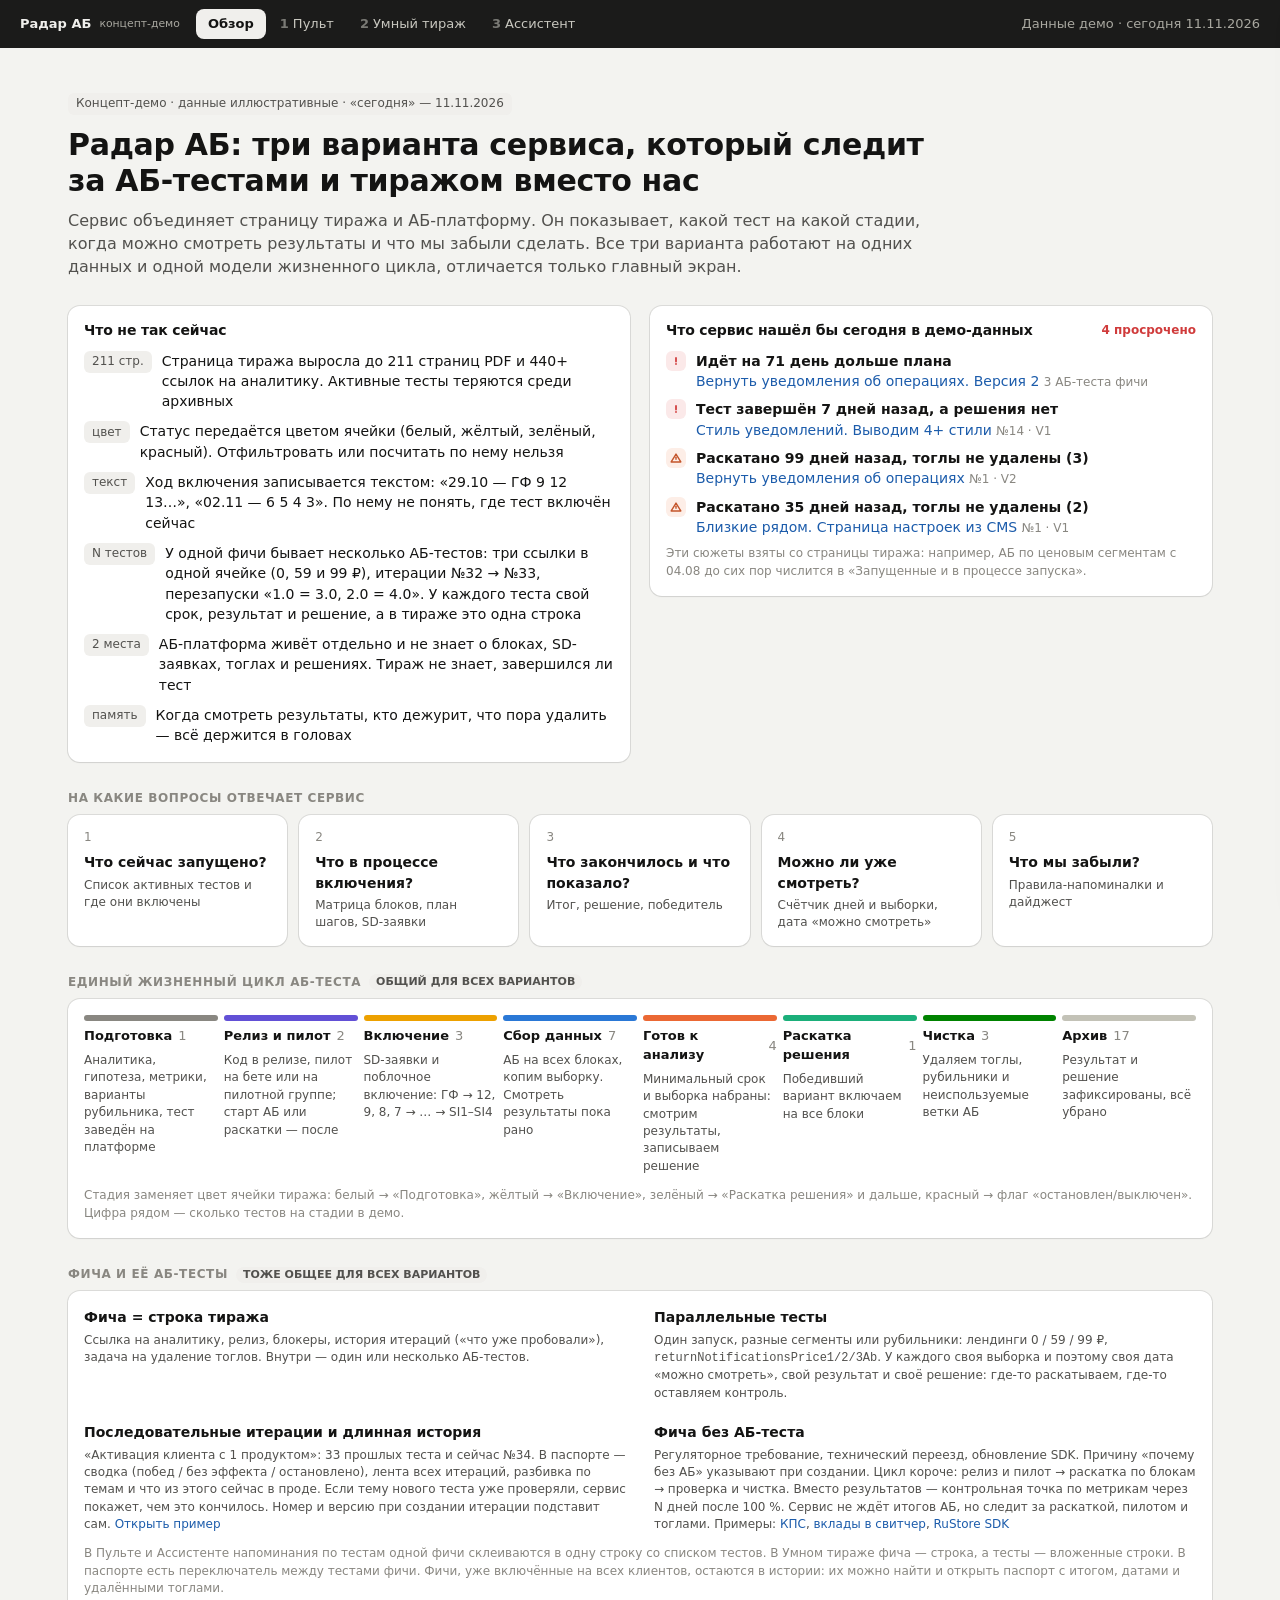
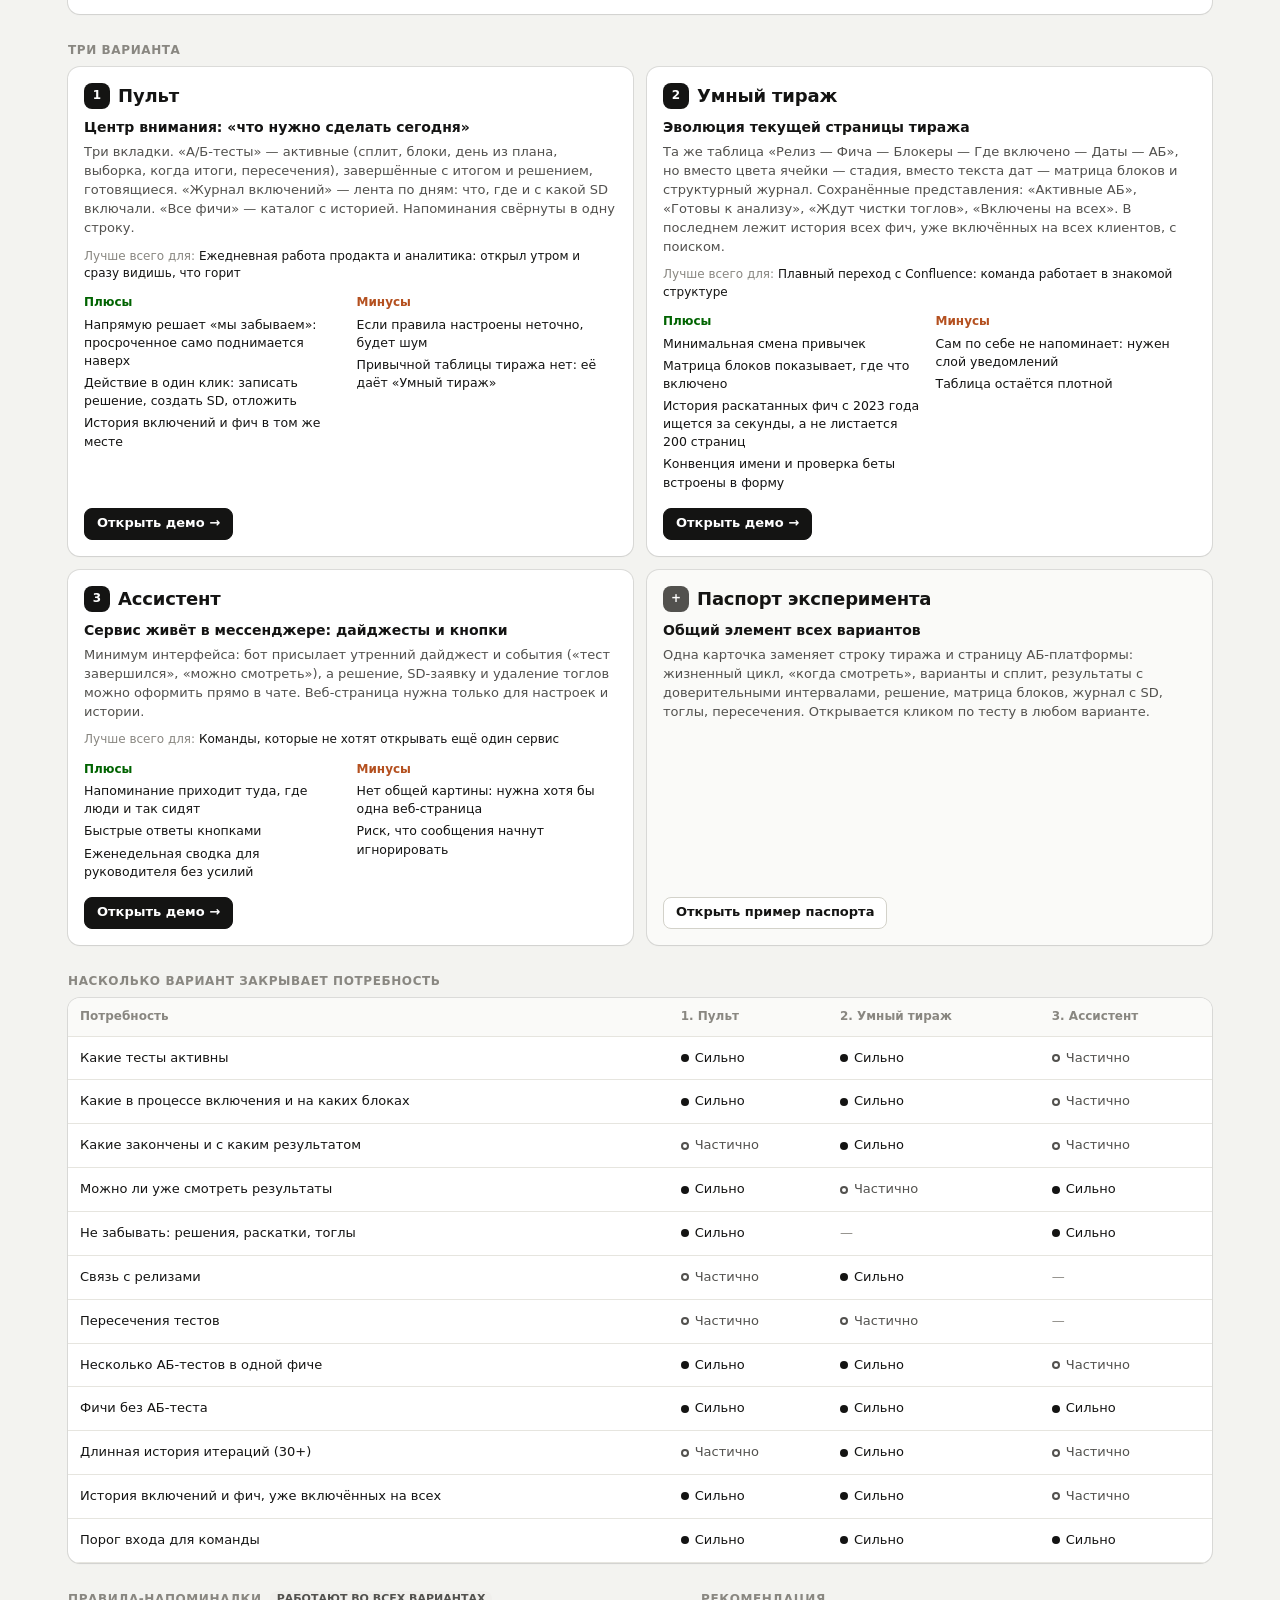
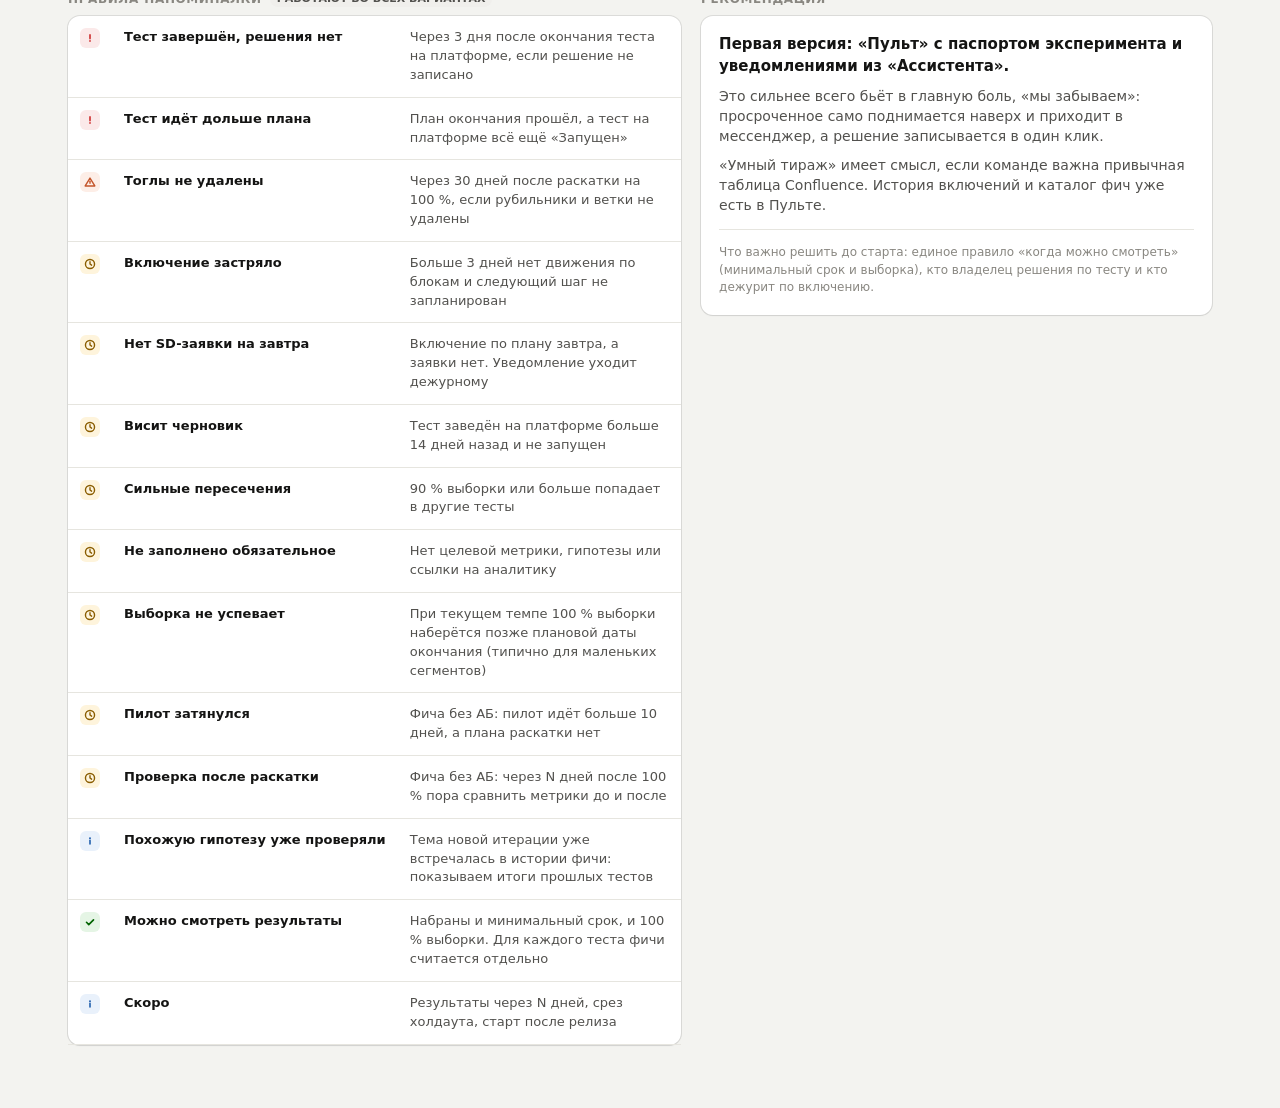
==== commit 4909fdb4: "Pult: A/B tests tab with active, finished and preparing lists - «В эфире» becomes the main «Активные" ====
--- a/ab-radar/index.html
+++ b/ab-radar/index.html
@@ -491,6 +491,21 @@
 .lrow .meter-row { width: 200px; }
 .lrow .meter-row .meter { flex: 0 0 60px; }
 .lrow .meter-row .nowrap { white-space: nowrap; }
+
+/* вкладка «А/Б-тесты» */
+.remind { background: var(--surface); border-radius: var(--r); box-shadow: var(--shadow); overflow: hidden; }
+.remind-bar { display: flex; align-items: center; gap: 8px; width: 100%; border: 0; background: none; padding: 10px 14px; cursor: pointer; font: inherit; color: var(--ink); }
+.remind-bar:hover { background: #fbfbf9; }
+table.abt th { position: static; }
+table.abt td { padding: 9px 12px; vertical-align: middle; }
+table.abt .ic { width: 28px; padding-right: 0; }
+table.abt .tcol { min-width: 300px; max-width: 420px; }
+table.abt .rcol { min-width: 230px; }
+table.abt .rcol .meter-row { flex-wrap: nowrap; }
+table.abt .rcol .meter { flex: 0 0 80px; }
+.tname { color: var(--ink); font-weight: 600; display: block; white-space: nowrap; overflow: hidden; text-overflow: ellipsis; }
+.tsub { font-size: 12px; color: var(--muted); margin-top: 2px; white-space: nowrap; overflow: hidden; text-overflow: ellipsis; }
+table.abt tr.grp td { background: var(--surface-2); font-size: 12px; font-weight: 650; color: var(--ink-2); padding: 7px 12px; }
 
 </style>
 </head>
@@ -1287,7 +1302,7 @@
   events.push({ d: o.done, t: 'on', b: 'all', v: o.value, txt: `Включено ${o.value} на всех клиентов`, sd: o.sd });
   events.push({ d: o.cleaned, t: 'toggle', txt: `Тоглы удалены: «${o.where}»` });
   return {
-    id: o.id, fid: o.fid || 'f-' + o.id, feature: o.feature, seg: o.seg, iter: o.iter || 1, branch: o.branch || o.seg || 'раскатка', theme: o.theme,
+    id: o.id, fid: o.fid || 'f-' + o.id, feature: o.feature, seg: o.seg, iter: o.iter || 1, branch: o.branch || o.seg || (ab ? o.what : 'раскатка'), theme: o.theme,
     ver: 'V1', range: o.range || o.value, launch: o.abStart || o.done, key: o.toggles[o.toggles.length - 1], release: o.release, owner: o.owner,
     type: o.type, platform: ab ? 'Завершён' : 'Нет', stage: 'done', hist: true,
     noAb: ab ? undefined : o.noAb,
@@ -2414,7 +2429,7 @@
 const CONCEPTS = [
   {
     id: 'pult', n: 1, name: 'Пульт', tag: 'Центр внимания: «что нужно сделать сегодня»',
-    idea: 'Три вкладки. «Сегодня» — короткий список дел, по строке на дело, остальное свёрнуто. «Журнал включений» — лента по дням: что, где и с какой SD включали. «Все фичи» — каталог текущих и уже включённых на всех фич с поиском.',
+    idea: 'Три вкладки. «А/Б-тесты» — активные (сплит, блоки, день из плана, выборка, когда итоги, пересечения), завершённые с итогом и решением, готовящиеся. «Журнал включений» — лента по дням: что, где и с какой SD включали. «Все фичи» — каталог с историей. Напоминания свёрнуты в одну строку.',
     best: 'Ежедневная работа продакта и аналитика: открыл утром и сразу видишь, что горит',
     pros: ['Напрямую решает «мы забываем»: просроченное само поднимается наверх', 'Действие в один клик: записать решение, создать SD, отложить', 'История включений и фич в том же месте'],
     cons: ['Если правила настроены неточно, будет шум', 'Привычной таблицы тиража нет: её даёт «Умный тираж»'],
@@ -2574,7 +2589,7 @@
 
 /* ===================== 1. Пульт ===================== */
 
-const pultState = { tab: 'today', scope: 'team', stage: null, showLater: false };
+const pultState = { tab: 'ab', scope: 'team', stage: null, showLater: false };
 const journalState = { period: '30', block: 'all', kind: 'all', q: '' };
 const catState = { view: 'work', kind: 'all', q: '' };
 
@@ -2594,49 +2609,113 @@
   return (a) => (S.scope === 'team' || a.e.owner === ME || (a.rule === 'needsd' && dutyNow() === ME)) && (!S.stage || S.stage.includes(a.e.stage));
 }
 
-/* ---------- вкладка «Сегодня» ---------- */
-function renderToday(S) {
+/* ---------- вкладка «А/Б-тесты» ---------- */
+const abState = { view: 'active', fin: 'all', q: '', showRemind: false };
+
+const isAbTest = (e) => e.type !== 'rollout';
+const isFinished = (e) => isAbTest(e) && (e.platform === 'Завершён' || !!e.decision);
+const isActive = (e) => isAbTest(e) && !isFinished(e) && ['enabling', 'collecting', 'ready'].includes(e.stage);
+const isPreparing = (e) => isAbTest(e) && !isFinished(e) && ['prep', 'release'].includes(e.stage);
+
+function splitText(e) {
+  const sh = e.variants.map((v) => v.share);
+  const parts = [];
+  sh.forEach((x) => { const last = parts[parts.length - 1]; if (last && last.v === x) last.n++; else parts.push({ v: x, n: 1 }); });
+  return parts.map((p) => (p.n > 2 ? `${p.v}×${p.n}` : Array(p.n).fill(p.v).join(' / '))).join(' / ');
+}
+
+function testCell(e) {
+  return `<a href="#" data-open="${e.id}" class="tname" title="${esc(e.feature)}">${esc(e.feature)}</a>
+    <div class="tsub"><span class="nowrap">№${e.iter}${e.seg ? ' · ' + esc(e.seg) : ''}</span> · <span>${esc(e.seg ? e.key : e.branch)}</span></div>`;
+}
+
+function finClass(e) {
+  if (!e.decision) return 'nodec';
+  if (e.flags.includes('stopped')) return 'stop';
+  const o = outcome(e);
+  return o.startsWith('Победил') || o.startsWith('Не хуже') ? 'win' : 'none';
+}
+
+function renderAB(S) {
+  const A = abState;
+  const mine = (e) => S.scope === 'team' || e.owner === ME;
+  const q = A.q.trim().toLowerCase();
+  const qOk = (e) => !q || `${e.feature} ${e.seg || ''} ${e.branch} ${e.key} №${e.iter}`.toLowerCase().includes(q);
+  const active = EXPERIMENTS.filter((e) => isActive(e) && mine(e));
+  const finished = EXPERIMENTS.filter((e) => isFinished(e) && mine(e));
+  const prep = EXPERIMENTS.filter((e) => isPreparing(e) && mine(e));
   const { now, later } = buildTasks(pultTaskFilter(S));
-  const by = (ks) => EXPERIMENTS.filter((e) => ks.includes(e.stage));
-  const tiles = [
-    { k: ['enabling'], label: 'Включаются', foot: () => { const s = by(['enabling']).filter((e) => e.alerts.some((a) => a.rule === 'stuck')).length; return s ? `<b>${s} стоит</b>` : 'по плану'; } },
-    { k: ['collecting'], label: 'Сбор данных', foot: () => `${by(['collecting']).filter((e) => e.lookAt && e.type !== 'holdout' && days(TODAY, e.lookAt) <= 7).length} готовы на неделе` },
-    { k: ['ready'], label: 'Готовы к анализу', foot: () => { const n = by(['ready']).filter((e) => !e.decision).length; return n ? `<b>${n} без решения</b>` : 'всё разобрано'; } },
-    { k: ['rollout'], label: 'Раскатка решения', foot: () => 'по плану' },
-    { k: ['cleanup'], label: 'Чистка', foot: () => { const n = by(['cleanup']).filter((e) => e.alerts.some((a) => a.sev === 'serious')).length; return n ? `<b>${n} просрочено</b>` : 'в сроке'; } },
-  ];
-
-  const live = EXPERIMENTS.filter((e) => ['collecting', 'ready'].includes(e.stage) && e.platform === 'Запущен').sort((a, b) => (a.lookAt || 0) - (b.lookAt || 0));
-  const liveF = [];
-  live.forEach((e) => { let g = liveF.find((x) => x.fid === e.fid); if (!g) { g = { fid: e.fid, tests: [] }; liveF.push(g); } g.tests.push(e); });
-  const moving = EXPERIMENTS.filter((e) => ['enabling', 'rollout'].includes(e.stage));
+  const critN = now.filter((t) => t.main.sev === 'crit' || t.main.sev === 'serious').length;
+
+  const remind = `<div class="remind ${A.showRemind ? 'open' : ''}">
+    <button class="remind-bar" data-remind>${ICON.bell}<b>Напоминания</b><span class="chip" style="height:20px">${now.length}</span>${critN ? `<span class="sev-label crit">${critN} ${plural(critN, 'просрочено', 'просрочено', 'просрочено')}</span>` : ''}<span class="sp"></span><span class="small" style="color:var(--accent)">${A.showRemind ? 'Скрыть' : 'Показать'}</span></button>
+    ${A.showRemind ? `<div class="tasks" style="border-radius:0 0 var(--r) var(--r);box-shadow:none;border-top:1px solid var(--line)">${now.map((t) => taskRow(t)).join('')}</div>
+      ${later.length ? `<button class="later-toggle" data-later style="padding-left:14px">${S.showLater ? 'Скрыть' : `Позже и к сведению · ${later.length}`}</button>${S.showLater ? `<div class="tasks" style="box-shadow:none;border-top:1px solid var(--line);border-radius:0">${later.map((t) => taskRow(t)).join('')}</div>` : ''}` : ''}` : ''}
+  </div>`;
+
+  let table = '';
+  if (A.view === 'active') {
+    const groups = [['ready', 'Готовы к анализу'], ['collecting', 'Сбор данных'], ['enabling', 'Включаются']]
+      .map(([k, n]) => ({ k, n, items: active.filter((e) => e.stage === k && qOk(e)).sort((a, b) => (a.lookAt || TODAY) - (b.lookAt || TODAY)) }))
+      .filter((g) => g.items.length);
+    const row = (e) => {
+      const sev = e.alerts.find((a) => a.sev !== 'info');
+      return `<tr class="clickable" data-open="${e.id}">
+        <td class="ic">${sev ? `<span data-tip="${esc(sev.title)}">${sevIcon(sev.sev)}</span>` : ''}</td>
+        <td class="tcol">${testCell(e)}</td>
+        <td class="nowrap">${e.type === 'holdout' ? '<span class="chip" style="height:18px">холдаут</span>' : `<span class="small">${esc(splitText(e))}</span>`}<div class="tsub">${e.variants.length} ${plural(e.variants.length, 'вариант', 'варианта', 'вариантов')}</div></td>
+        <td class="nowrap">${miniBlocks(e)}<div class="tsub">${e.coverage} из ${ALL_BLOCKS.length}${e.nextPlan ? ` · дальше ${fmt(e.nextPlan.d)}` : e.coverage < ALL_BLOCKS.length ? ' · <span style="color:#8a5d00">стоит</span>' : ''}</div></td>
+        <td class="nowrap">${e.d.fullAt ? `день ${e.dayN} из ${e.planDays}` : '—'}<div class="tsub">${e.d.fullAt ? `с ${fmt(e.d.fullAt)}` : e.d.enableStart ? `включается с ${fmt(e.d.enableStart)}` : ''}</div></td>
+        <td class="nowrap tnum">${e.d.fullAt ? e.sample + '%' : '—'}</td>
+        <td class="rcol">${e.d.fullAt ? readinessBar(e, true) : '<span class="small muted">после 100 % блоков</span>'}</td>
+        <td class="nowrap tnum">${e.cross.mixed ? `<span class="${e.cross.mixed >= 90 ? 'sev-label warn' : ''}" data-tip="${e.cross.mixed}% выборки попадает в другие тесты">${e.cross.mixed}%</span>` : '—'}</td>
+        <td>${avatar(e.owner)}</td>
+      </tr>`;
+    };
+    table = groups.length ? `<table class="t abt"><thead><tr><th></th><th>Тест и фича</th><th>Сплит</th><th>Блоки</th><th>Срок</th><th>Выборка</th><th>Итоги</th><th>Пересечения</th><th></th></tr></thead><tbody>
+      ${groups.map((g) => `<tr class="grp"><td colspan="9">${stageDot(g.k)} ${g.n} <span class="muted">${g.items.length}</span></td></tr>${g.items.map(row).join('')}`).join('')}
+    </tbody></table>` : '<div class="empty" style="padding:16px">Активных тестов нет</div>';
+  } else if (A.view === 'finished') {
+    const filters = [['all', 'Все'], ['nodec', 'Без решения'], ['win', 'Победы'], ['none', 'Без эффекта'], ['stop', 'Остановлены']];
+    const list = finished.filter((e) => qOk(e) && (A.fin === 'all' || finClass(e) === A.fin))
+      .sort((a, b) => (b.d.platformEnd || b.d.decisionAt || TODAY) - (a.d.platformEnd || a.d.decisionAt || TODAY));
+    const stageNow = (e) => !e.decision ? '<span class="sev-label serious">Ждёт решения</span>' : `${stageDot(e.stage)} ${e.stage === 'done' ? 'Закрыт' : STAGE[e.stage].name}`;
+    const row = (e) => {
+      const best = e.results?.rows?.find((x) => !x.control);
+      const end = e.d.platformEnd || e.d.decisionAt;
+      return `<tr class="clickable" data-open="${e.id}">
+        <td class="tcol">${testCell(e)}</td>
+        <td class="nowrap">${fmt(e.d.fullAt || e.d.enableStart, true)} – ${fmt(end, true)}<div class="tsub">${e.d.fullAt && end ? dn(days(e.d.fullAt, end)) : ''}</div></td>
+        <td>${e.decision ? `<span class="chip">${esc(outcome(e))}</span>` : '<span class="sev-label serious">Нет решения</span>'}<div class="tsub">${best && e.results.status !== 'invalid' ? `${sgn(best.delta)} п.п. · ${best.verdict || (best.sig ? 'значимо' : 'незначимо')}` : e.results?.status === 'invalid' ? 'данные невалидны' : ''}</div></td>
+        <td class="small ink2" style="max-width:260px">${esc(e.metric || '—')}</td>
+        <td class="nowrap">${e.decision ? `${avatar(e.decision.who)} <span class="small">${e.decision.d.slice(0, 5)}${D(e.decision.d).getFullYear() !== TODAY.getFullYear() ? '.' + D(e.decision.d).getFullYear() : ''}</span>` : '<span class="muted">—</span>'}</td>
+        <td class="nowrap small">${stageNow(e)}</td>
+      </tr>`;
+    };
+    table = `<div class="row wrap" style="gap:10px;padding:12px 12px 0">
+        <div class="seg">${filters.map(([k, n]) => `<button class="${A.fin === k ? 'on' : ''}" data-fin="${k}">${n}<span class="cnt">${finished.filter((e) => k === 'all' || finClass(e) === k).length}</span></button>`).join('')}</div></div>
+      <table class="t abt" style="margin-top:8px"><thead><tr><th>Тест и фича</th><th>Период</th><th>Итог</th><th>Целевая метрика</th><th>Решение</th><th>Сейчас</th></tr></thead><tbody>
+      ${list.map(row).join('') || '<tr><td colspan="6" class="empty" style="padding:16px">Нет тестов</td></tr>'}</tbody></table>`;
+  } else {
+    const row = (e) => `<tr class="clickable" data-open="${e.id}">
+      <td class="tcol">${testCell(e)}</td>
+      <td class="nowrap">${stageDot(e.stage)} ${STAGE[e.stage].name}</td>
+      <td class="nowrap">${e.d.plannedStart ? `старт ${fmt(e.d.plannedStart, true)}` : '<span class="muted">дата не назначена</span>'}<div class="tsub">релиз ${e.release}</div></td>
+      <td>${e.blockers ? `<span class="sev-label warn">${esc(e.blockers)}</span>` : '<span class="muted">—</span>'}</td>
+      <td>${avatar(e.owner)}</td>
+    </tr>`;
+    table = `<table class="t abt"><thead><tr><th>Тест и фича</th><th>Стадия</th><th>Старт</th><th>Блокер</th><th></th></tr></thead><tbody>${prep.filter(qOk).map(row).join('') || '<tr><td colspan="5" class="empty" style="padding:16px">Нет тестов</td></tr>'}</tbody></table>`;
+  }
 
   return `
-    <div class="tiles compact">
-      ${tiles.map((t) => { const on = S.stage && S.stage.join() === t.k.join(); return `<button class="tile ${on ? 'on' : ''}" data-stage="${t.k.join(',')}">
-        <span class="lbl">${stageDot(t.k[0])}${t.label}</span><span class="row" style="align-items:baseline;gap:8px"><span class="val">${by(t.k).length}</span><span class="foot">${t.foot()}</span></span></button>`; }).join('')}
+    ${remind}
+    <div class="row wrap" style="gap:10px;margin:16px 0 12px">
+      <h2 style="margin-right:8px">${A.view === 'active' ? 'Активные А/Б-тесты' : A.view === 'finished' ? 'Завершённые А/Б-тесты' : 'Готовятся к запуску'}</h2>
+      <div class="seg">${[['active', 'Активные', active.length], ['finished', 'Завершённые', finished.length], ['prep', 'Готовятся', prep.length]].map(([k, n, c]) => `<button class="${A.view === k ? 'on' : ''}" data-abv="${k}">${n}<span class="cnt">${c}</span></button>`).join('')}</div>
+      <span class="sp"></span>
+      <div class="search" style="min-width:280px">${ICON.search}<input id="ab-q" value="${esc(A.q)}" placeholder="Тест, фича, рубильник, №"></div>
     </div>
-    <div class="grid-2" style="grid-template-columns:minmax(0,1fr) 380px">
-      <div>
-        <div class="section-label" style="margin-top:0">Сделать <span class="cnt">${now.length}</span>${S.stage ? `<span style="text-transform:none;letter-spacing:0" class="muted">· ${STAGE[S.stage[0]].name}</span><button class="btn sm ghost" data-stage="">Сбросить</button>` : ''}</div>
-        <div class="tasks">${now.map((t) => taskRow(t)).join('') || '<div class="empty" style="padding:14px 16px">Всё сделано</div>'}</div>
-        ${later.length ? `<button class="later-toggle" data-later>${S.showLater ? 'Скрыть' : `Позже и к сведению · ${later.length}`} <span style="display:inline-block;transform:rotate(${S.showLater ? -90 : 90}deg)">›</span></button>
-        ${S.showLater ? `<div class="tasks">${later.map((t) => taskRow(t)).join('')}</div>` : ''}` : ''}
-      </div>
-      <div class="stack" style="gap:14px;position:sticky;top:64px">
-        <div class="card"><div class="card-h"><h3>В эфире</h3><span class="sp"></span><span class="small muted">${live.length}</span></div>
-          <div class="card-b">
-          ${liveF.map((g) => g.tests.length === 1
-    ? `<div class="lrow"><a href="#" data-open="${g.tests[0].id}" class="lname" title="${esc(g.tests[0].short)}">${esc(g.tests[0].short)}</a>${readinessBar(g.tests[0], true)}</div>`
-    : `<div class="lrow"><a href="#" data-open="${g.tests[0].id}" class="lname" title="${esc(g.tests[0].feature)}">${esc(g.tests[0].feature)}</a><span class="small muted">${g.tests.length} ${plural(g.tests.length, 'тест', 'теста', 'тестов')}</span></div>
-      ${g.tests.map((t) => `<div class="lrow sub"><a href="#" data-open="${t.id}" class="lname">${esc(t.label)}</a>${readinessBar(t, true)}</div>`).join('')}`).join('')}
-          </div></div>
-        <div class="card"><div class="card-h"><h3>Включение по блокам</h3></div>
-          <div class="card-b">
-          ${moving.map((e) => `<div class="lrow"><a href="#" data-open="${e.id}" class="lname" title="${esc(e.short)}">${esc(e.short)}</a><span class="row" style="gap:8px">${miniBlocks(e)}<span class="small nowrap ${e.nextPlan ? 'muted' : ''}" style="${e.nextPlan ? '' : 'color:#8a5d00;font-weight:600'}">${e.nextPlan ? fmt(e.nextPlan.d) : 'стоит'}</span></span></div>`).join('')}
-          </div></div>
-      </div>
-    </div>`;
+    <div class="card" style="overflow-x:auto">${table}</div>`;
 }
 
 /* ---------- вкладка «Журнал включений» ---------- */
@@ -2736,16 +2815,15 @@
 /* ---------- экран ---------- */
 function renderPult(root) {
   const S = pultState;
-  const { now } = buildTasks(pultTaskFilter(S));
-  const body = S.tab === 'journal' ? renderJournal() : S.tab === 'features' ? renderFeatures() : renderToday(S);
+  const body = S.tab === 'journal' ? renderJournal() : S.tab === 'features' ? renderFeatures() : renderAB(S);
   root.innerHTML = `${appHead()}
   <div class="page">
     <div class="page-title" style="margin-bottom:6px">
       <div class="grow"><h1>Пульт</h1><div class="sub">${WD[TODAY.getDay()]}, ${TODAY.getDate()} ${MON_G[TODAY.getMonth()]} · дежурство по включению: ${dutyNow() === ME ? 'вы' : dutyNow()}, дальше ${DUTY[1].who}</div></div>
-      ${S.tab === 'today' ? `<div class="seg"><button class="${S.scope === 'team' ? 'on' : ''}" data-scope="team">Вся команда</button><button class="${S.scope === 'mine' ? 'on' : ''}" data-scope="mine">Мои</button></div>` : ''}
+      ${S.tab === 'ab' ? `<div class="seg"><button class="${S.scope === 'team' ? 'on' : ''}" data-scope="team">Вся команда</button><button class="${S.scope === 'mine' ? 'on' : ''}" data-scope="mine">Мои</button></div>` : ''}
     </div>
     <div class="utabs">
-      <button class="${S.tab === 'today' ? 'on' : ''}" data-pt="today">Сегодня <span class="cnt">${now.length}</span></button>
+      <button class="${S.tab === 'ab' ? 'on' : ''}" data-pt="ab">А/Б-тесты <span class="cnt">${EXPERIMENTS.filter(isActive).length}</span></button>
       <button class="${S.tab === 'journal' ? 'on' : ''}" data-pt="journal">Журнал включений</button>
       <button class="${S.tab === 'features' ? 'on' : ''}" data-pt="features">Все фичи <span class="cnt">${Object.keys(FEATURES).length}</span></button>
     </div>
@@ -2758,6 +2836,10 @@
   $$('[data-scope]', root).forEach((b) => b.onclick = () => { S.scope = b.dataset.scope; rr(); });
   $$('[data-stage]', root).forEach((b) => b.onclick = () => { const v = b.dataset.stage; S.stage = !v || (S.stage && S.stage.join() === v) ? null : v.split(','); rr(); });
   const lt = $('[data-later]', root); if (lt) lt.onclick = () => { S.showLater = !S.showLater; rr(); };
+  const rb = $('[data-remind]', root); if (rb) rb.onclick = () => { abState.showRemind = !abState.showRemind; rr(); };
+  $$('[data-abv]', root).forEach((b) => b.onclick = () => { abState.view = b.dataset.abv; rr(); });
+  $$('[data-fin]', root).forEach((b) => b.onclick = () => { abState.fin = b.dataset.fin; rr(); });
+  const aq = $('#ab-q'); if (aq) aq.addEventListener('input', () => { abState.q = aq.value; rr(); keepFocus('ab-q'); });
   $$('[data-jp]', root).forEach((b) => b.onclick = () => { journalState.period = b.dataset.jp; rr(); });
   $$('[data-jk]', root).forEach((b) => b.onclick = () => { journalState.kind = b.dataset.jk; rr(); });
   const jb = $('#j-block'); if (jb) jb.onchange = () => { journalState.block = jb.value; rr(); };
